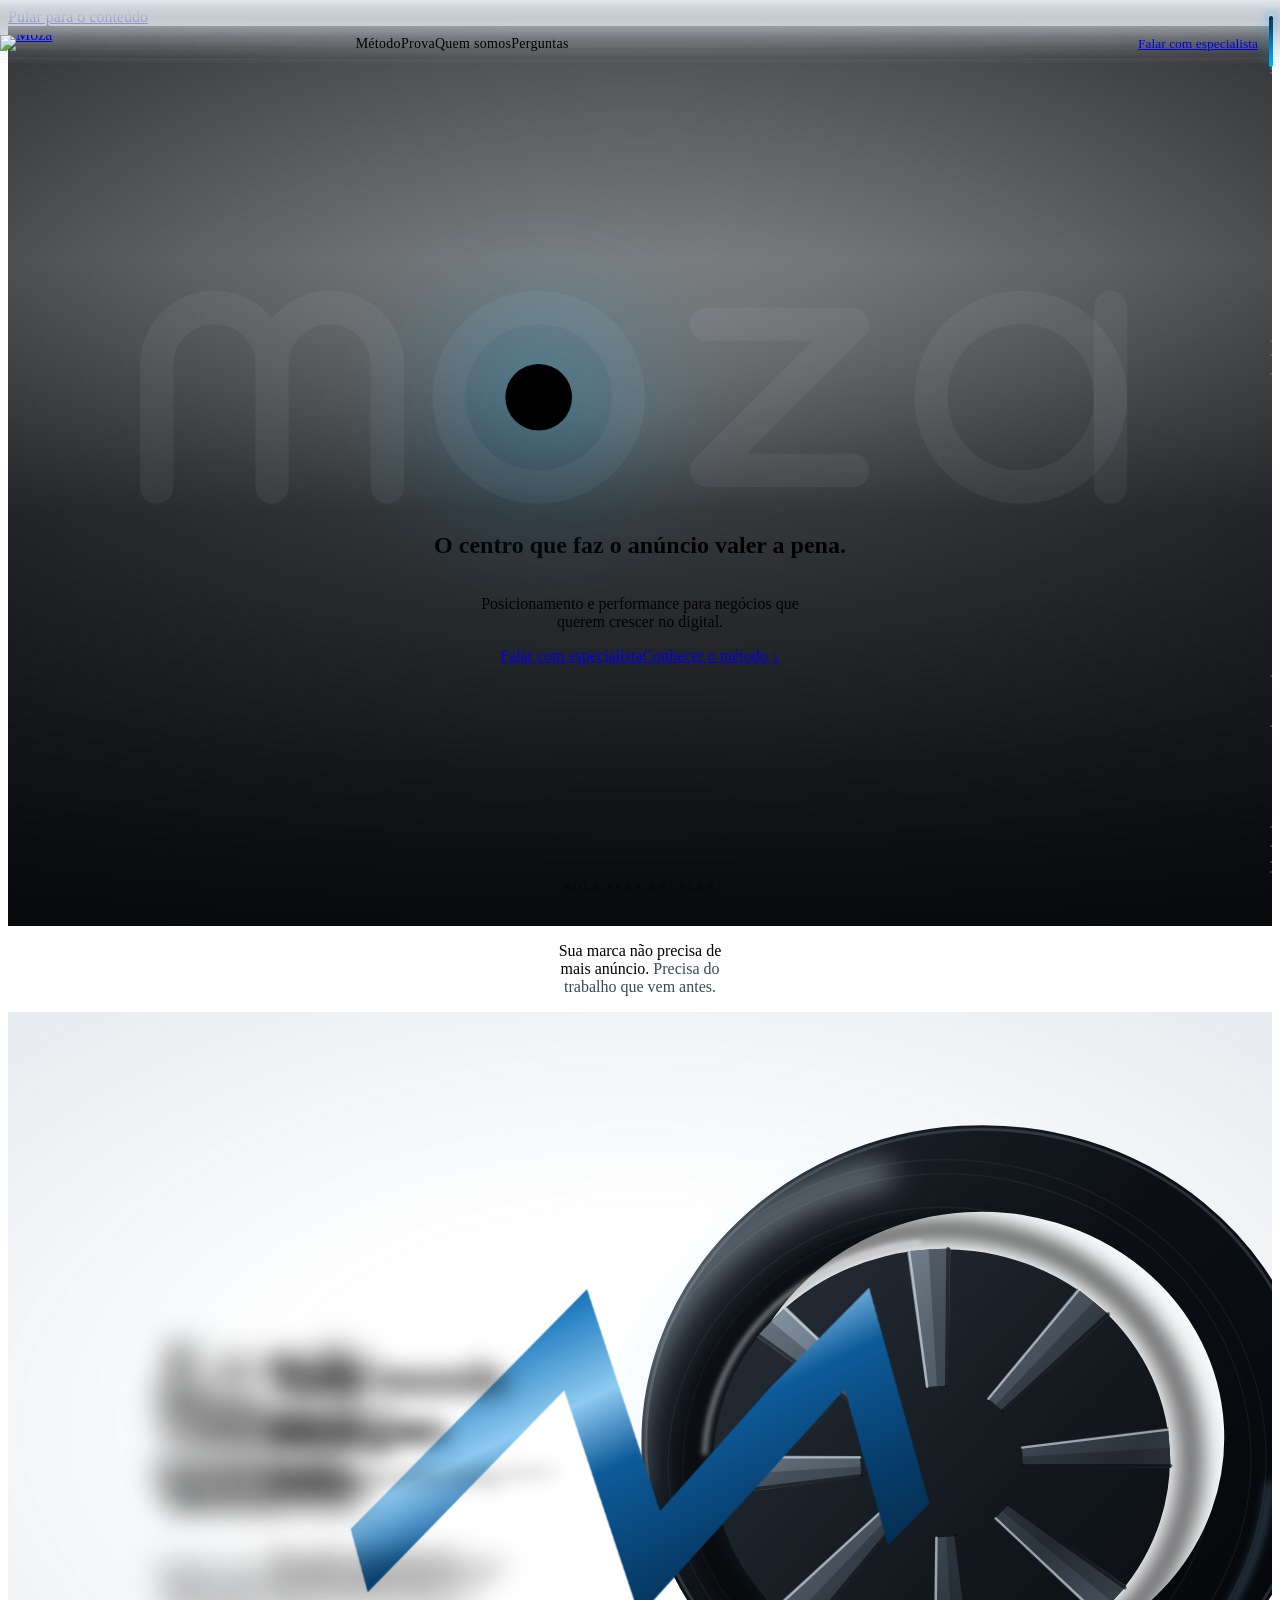
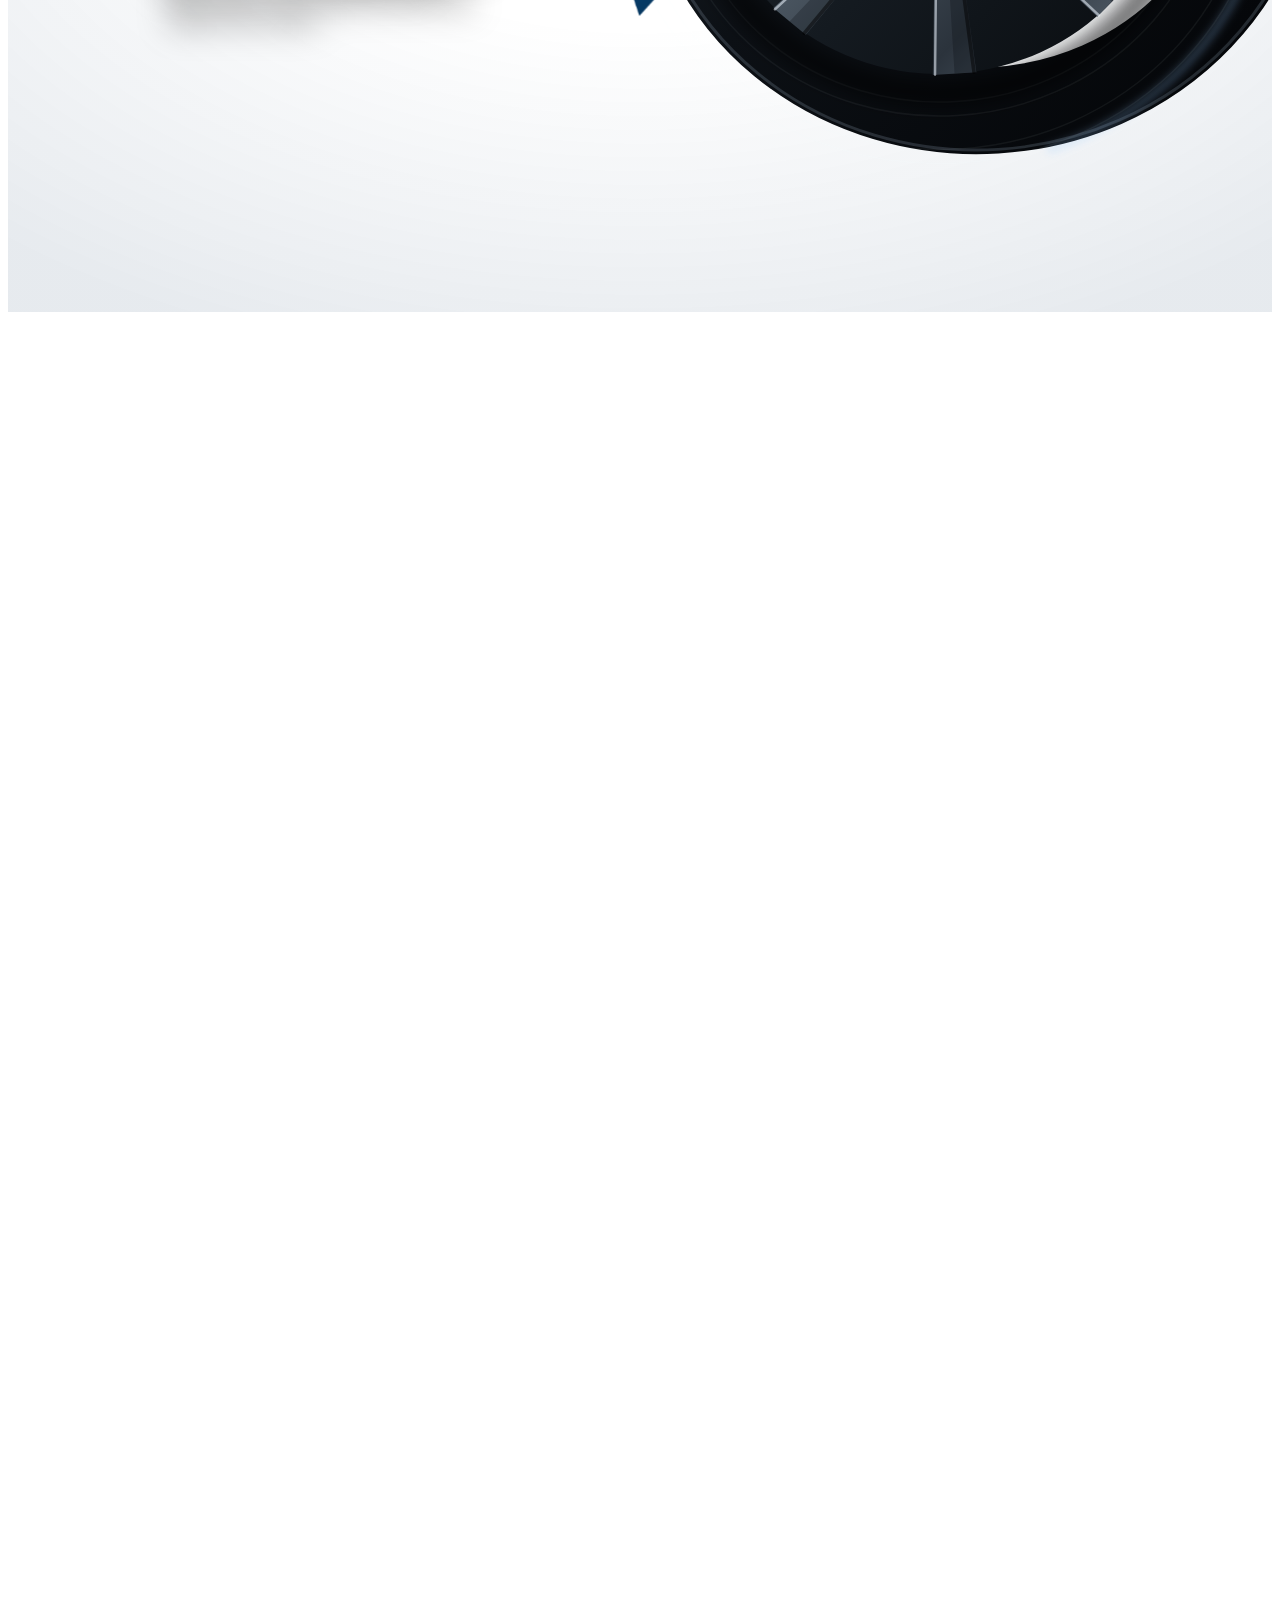
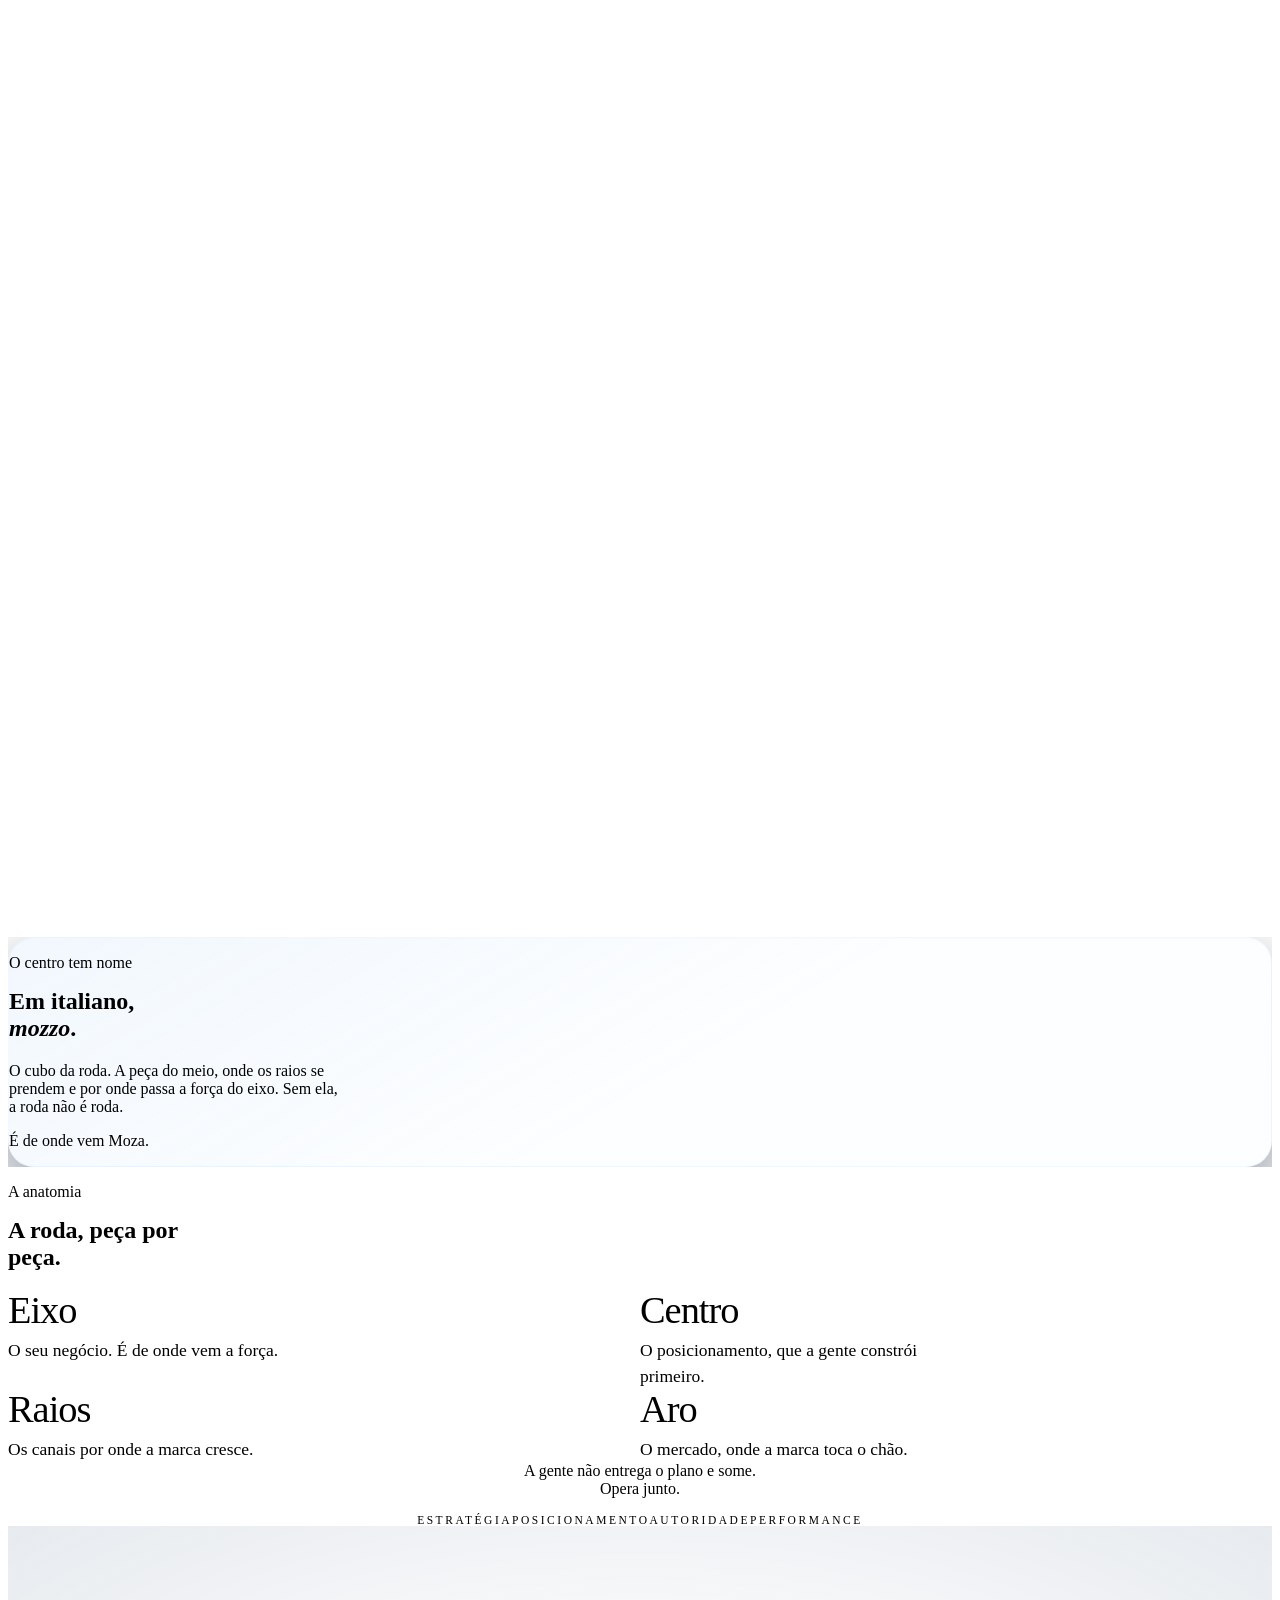
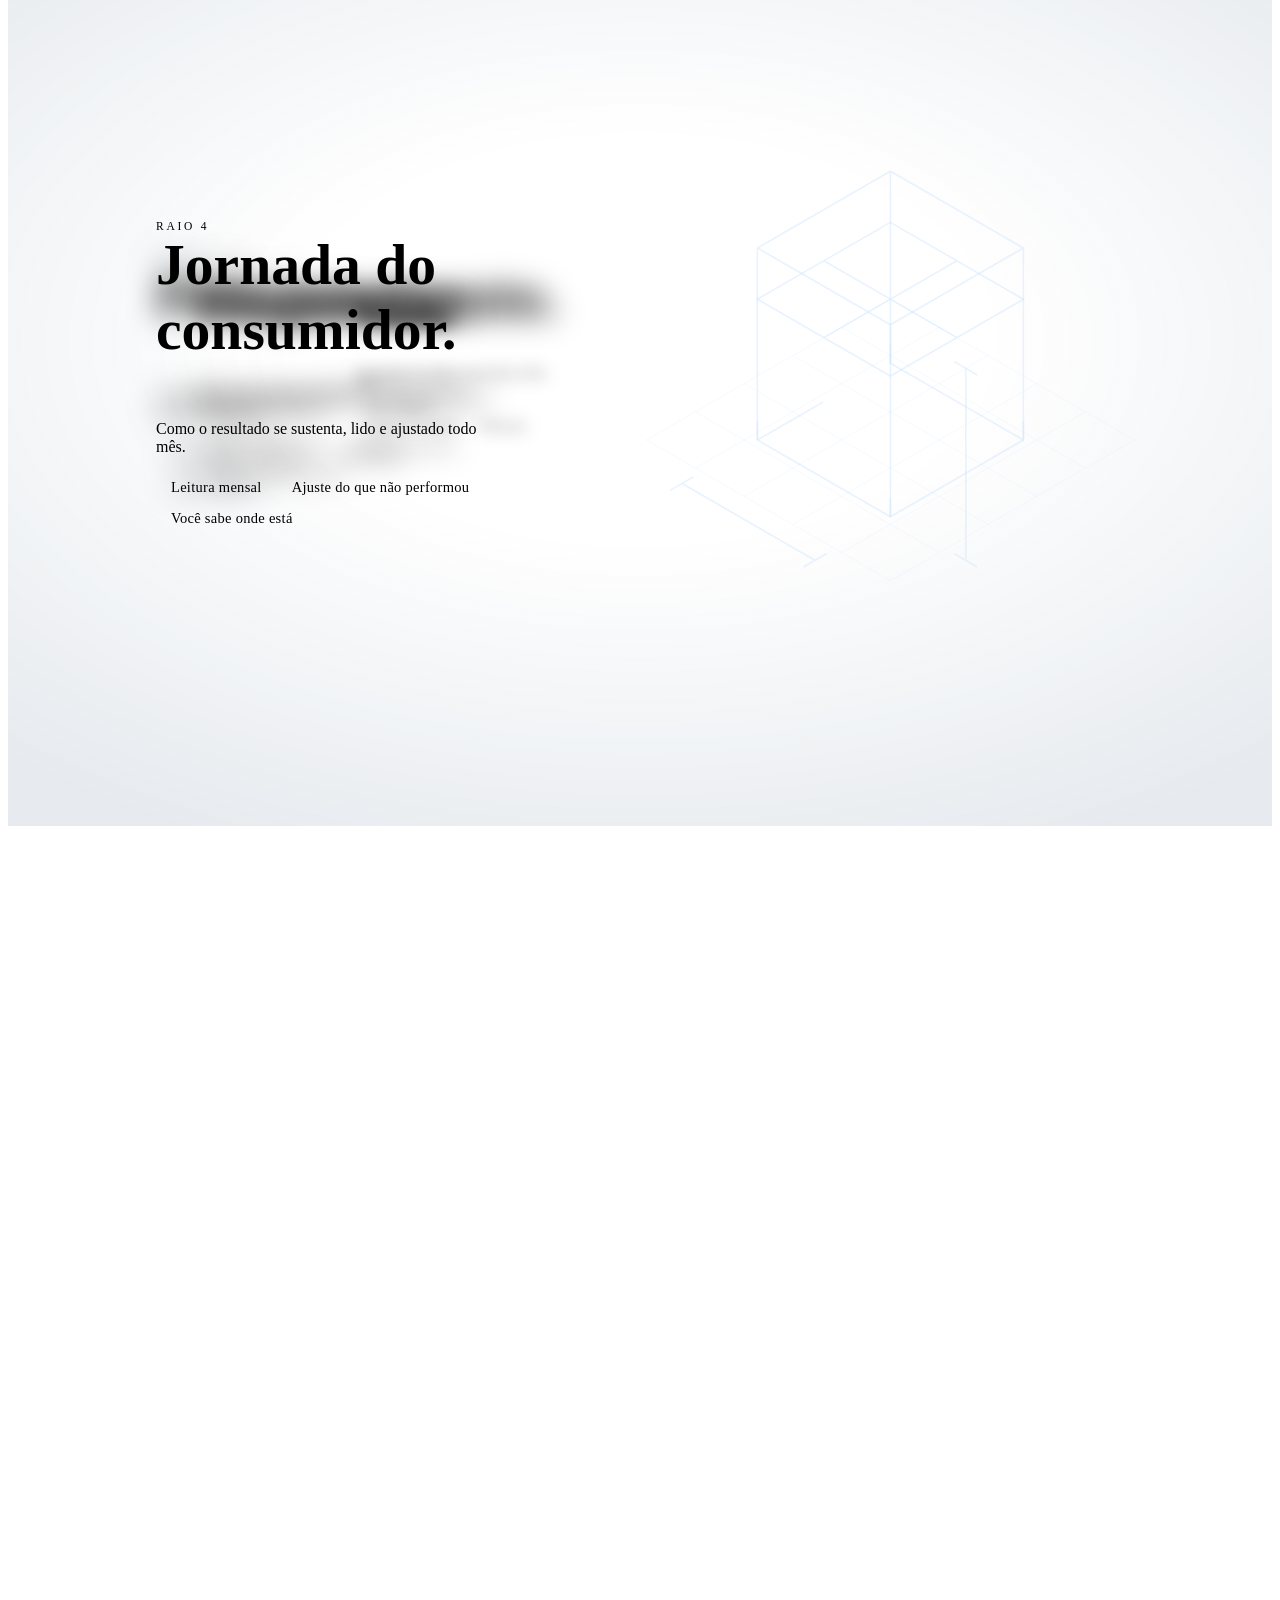
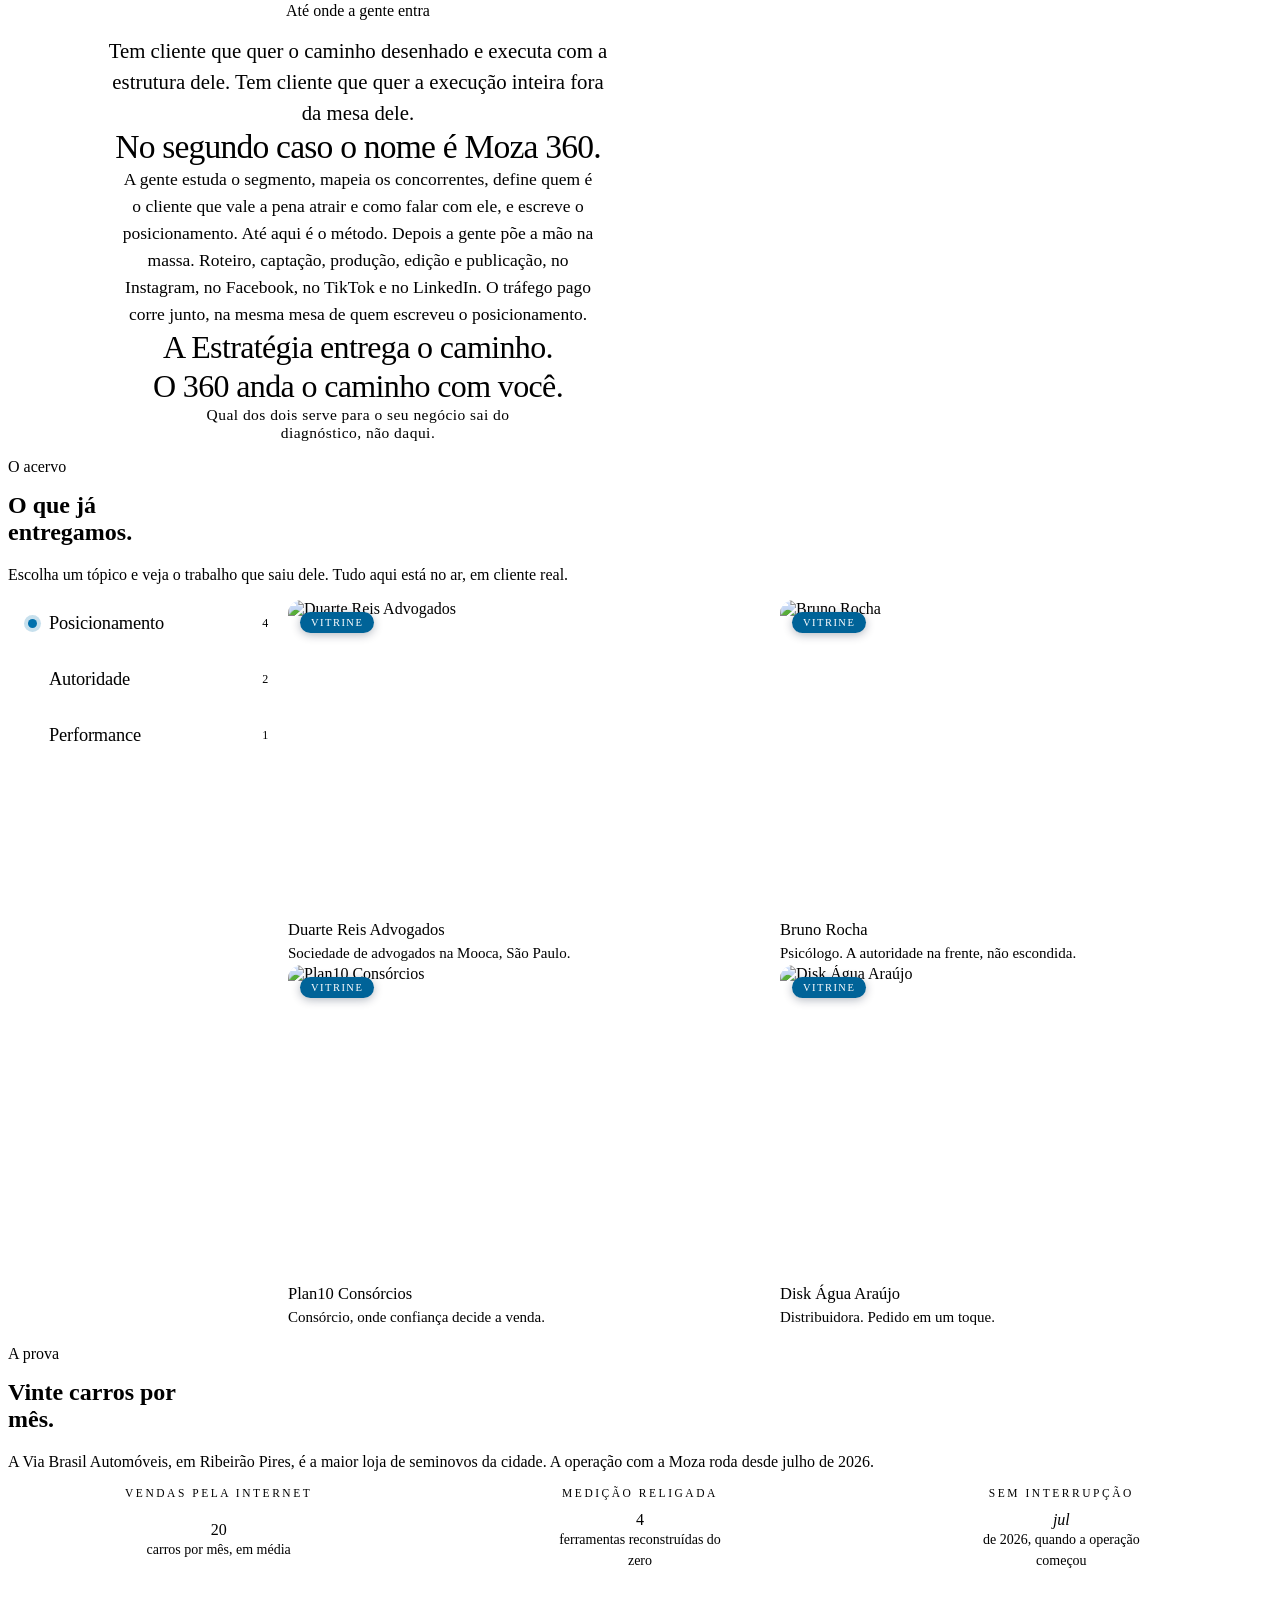
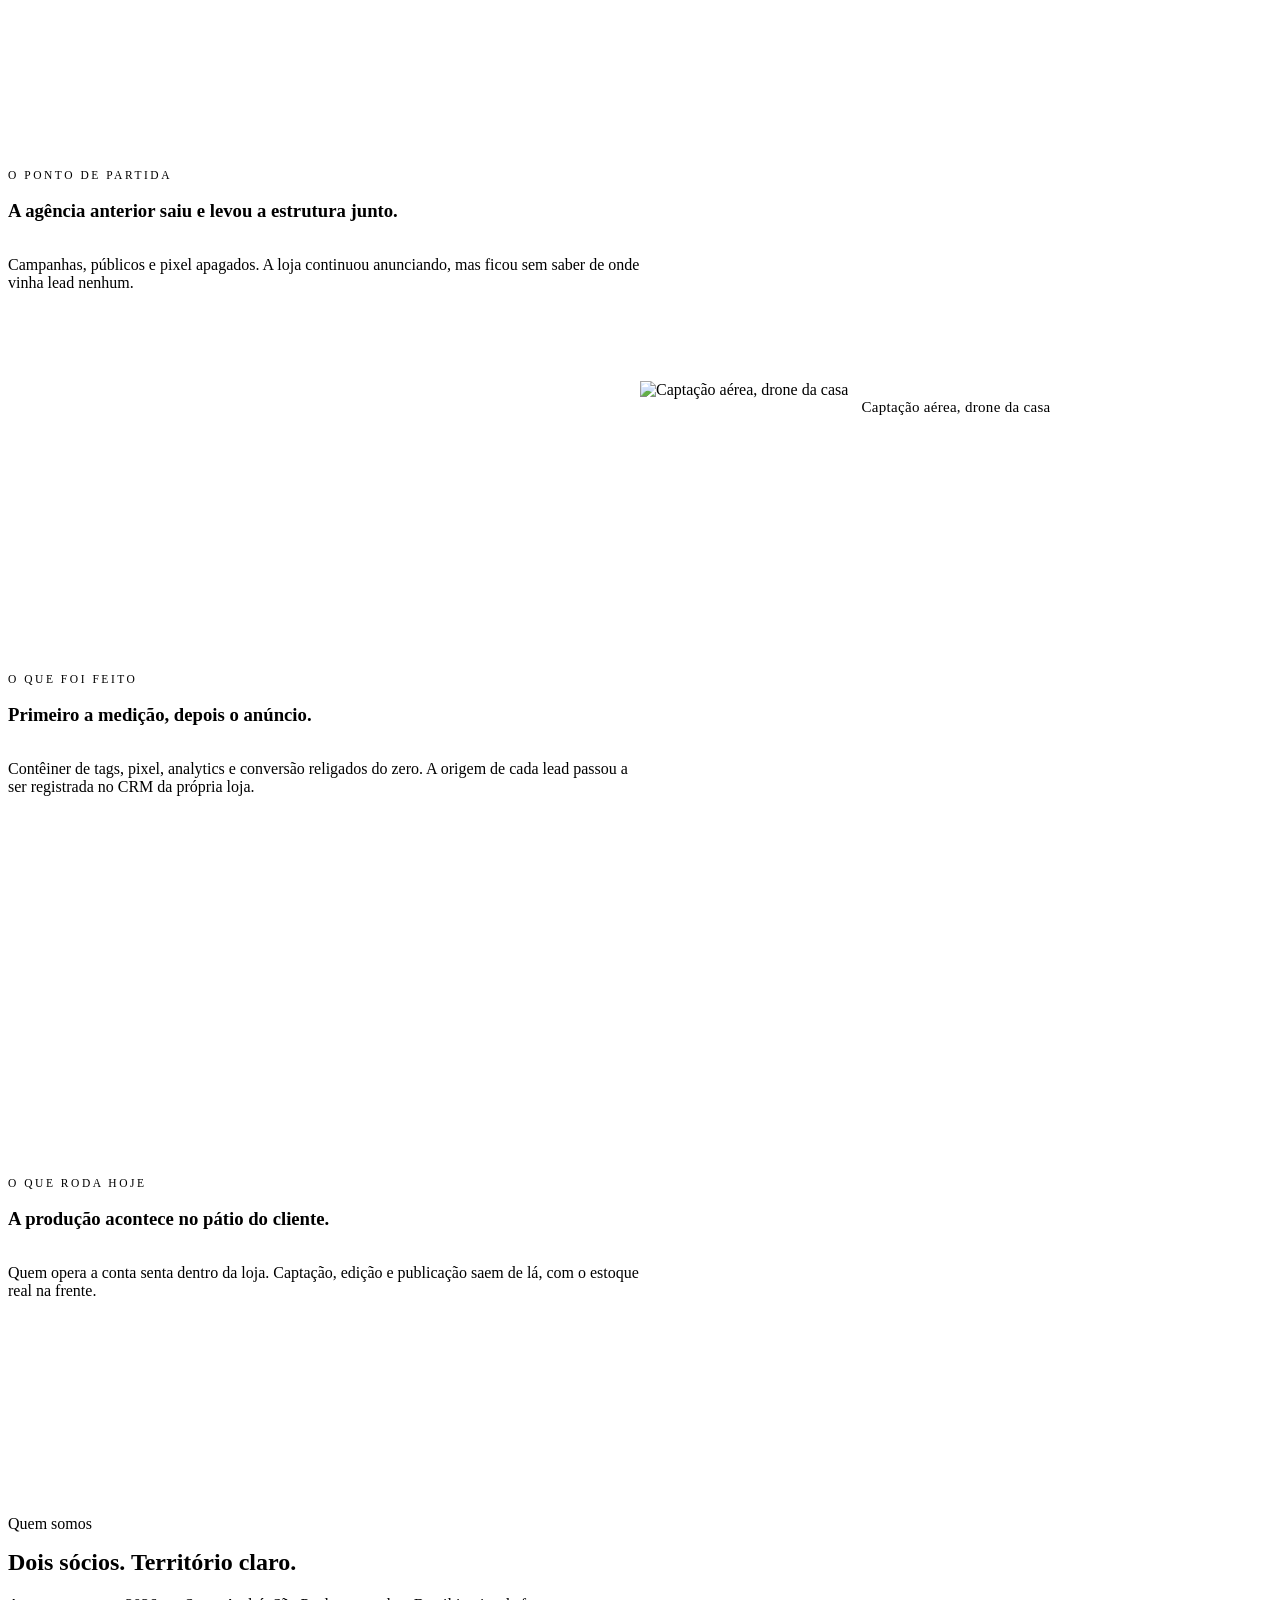
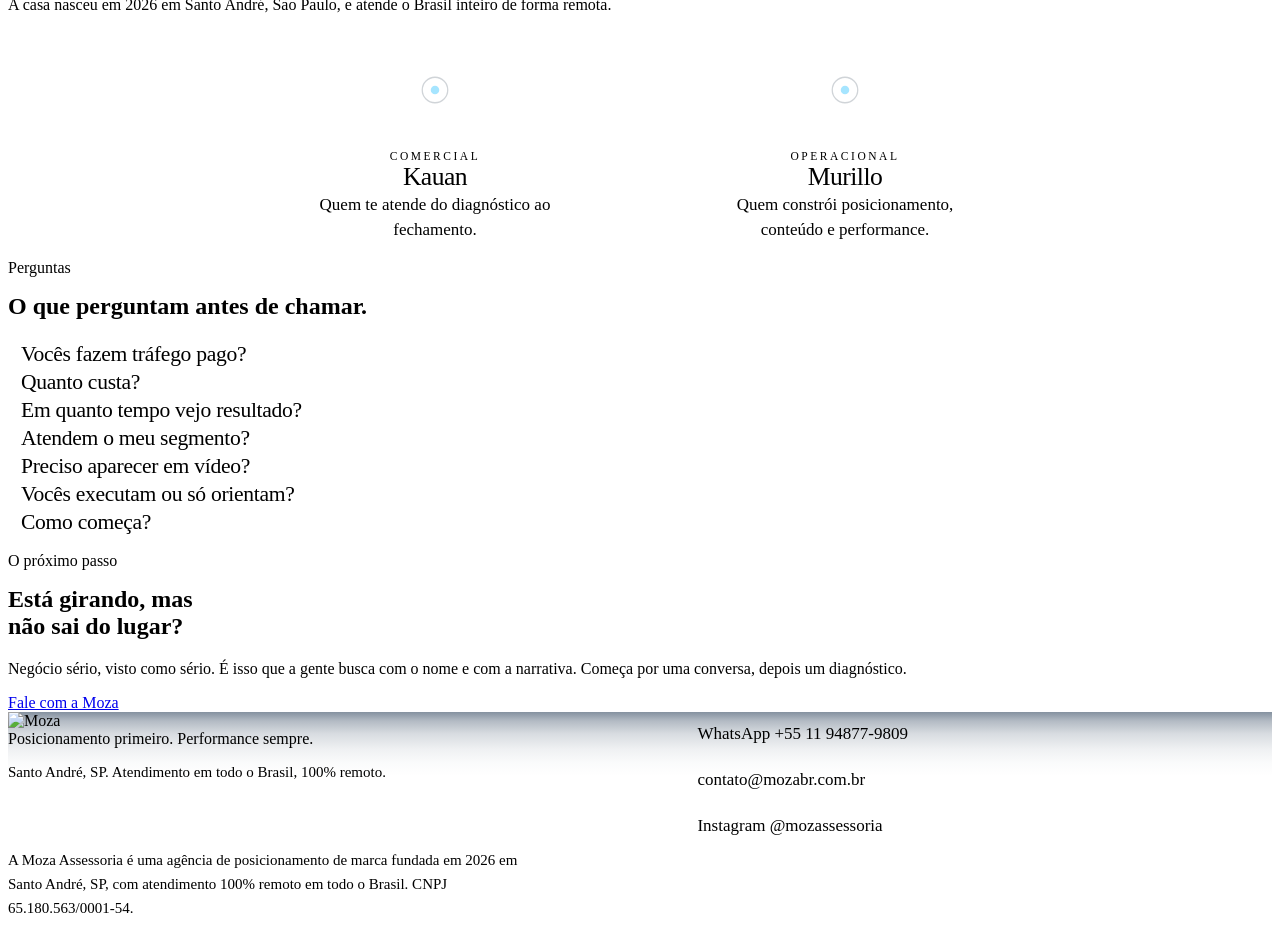
==== public/index.html @ 0728be17 "A obra no método, o hero mais escuro e mais uma passada na roda Quatro pedidos do Kauan.  HERO MAIS " ====
<!doctype html>
<html lang="pt-BR">
<head>
<meta charset="utf-8">
<meta name="viewport" content="width=device-width, initial-scale=1">
<title>Moza | Posicionamento e Performance</title>
<meta name="description" content="Posicionamento e performance para negócios que querem crescer no digital. A Moza constrói o centro da sua marca antes do anúncio e opera a performance todo mês, com acompanhamento real.">
<link rel="canonical" href="https://mozabr.com.br/">
<meta name="theme-color" content="#05070A">
<meta property="og:type" content="website">
<meta property="og:site_name" content="Moza">
<meta property="og:locale" content="pt_BR">
<meta property="og:url" content="https://mozabr.com.br/">
<meta property="og:title" content="Moza | Posicionamento e Performance">
<meta property="og:description" content="Posicionamento e performance para negócios que querem crescer no digital.">
<meta property="og:image" content="https://mozabr.com.br/assets/img/og-moza.png">
<meta property="og:image:width" content="1200">
<meta property="og:image:height" content="630">
<meta name="twitter:card" content="summary_large_image">
<meta name="twitter:title" content="Moza | Posicionamento e Performance">
<meta name="twitter:description" content="Posicionamento e performance para negócios que querem crescer no digital.">
<meta name="twitter:image" content="https://mozabr.com.br/assets/img/og-moza.png">
<link rel="icon" href="/favicon.ico" sizes="48x48">
<link rel="icon" href="assets/img/logo/favicon.svg" type="image/svg+xml">
<link rel="apple-touch-icon" href="assets/img/logo/favicon-180.png">
<link rel="preload" href="assets/fonts/jost-var.woff2" as="font" type="font/woff2" crossorigin>
<link rel="preload" href="assets/fonts/manrope-var.woff2" as="font" type="font/woff2" crossorigin>
<link rel="stylesheet" href="assets/css/moza.css">
<link rel="stylesheet" href="assets/css/site.css">
<script type="application/ld+json">
{"@context":"https://schema.org","@type":"ProfessionalService","name":"Moza Assessoria","alternateName":"Moza","url":"https://mozabr.com.br/","logo":"https://mozabr.com.br/assets/img/logo/moza-wordmark.svg","description":"Agência de posicionamento de marca. Constrói posicionamento, conteúdo e performance para negócios que querem crescer no digital.","email":"contato@mozabr.com.br","telephone":"+5511948779809","foundingDate":"2026","address":{"@type":"PostalAddress","addressLocality":"Santo André","addressRegion":"SP","addressCountry":"BR"},"areaServed":{"@type":"Country","name":"Brasil"},"sameAs":["https://www.instagram.com/mozassessoria/"]}
</script>
</head>
<body>

<a class="pular" href="#conteudo">Pular para o conteúdo</a>

<header class="topo" id="topo">
  <div class="env topo__linha">
    <a class="topo__marca" href="#topo" aria-label="Moza, início da página">
      <img class="naEscura" src="assets/img/logo/moza-wordmark.svg" alt="Moza" width="82" height="19">
      <img class="naClara" src="assets/img/logo/moza-wordmark-tinta.svg" alt="Moza" width="82" height="19">
    </a>
    <nav class="topo__nav" aria-label="Seções do site">
      <a href="#metodo">Método</a>
      <a href="#prova">Prova</a>
      <a href="#quem-somos">Quem somos</a>
      <a href="#perguntas">Perguntas</a>
    </nav>
    <a class="btn btn--primario topo__cta" href="https://wa.me/5511948779809?text=Quero%20entender%20o%20m%C3%A9todo%20da%20Moza" target="_blank" rel="noopener">Falar com especialista</a>
    <a class="topo__zap" href="https://wa.me/5511948779809?text=Quero%20entender%20o%20m%C3%A9todo%20da%20Moza" target="_blank" rel="noopener" aria-label="Falar com especialista no WhatsApp">
      <svg viewBox="0 0 24 24" fill="none" stroke="currentColor" stroke-width="1.6" aria-hidden="true"><path d="M20.5 11.6a8.4 8.4 0 0 1-12.3 7.4L3.5 20.5l1.5-4.6A8.4 8.4 0 1 1 20.5 11.6Z" stroke-linejoin="round"/><path d="M8.9 8.2c.5-.1.8 0 1 .4l.6 1.3c.1.3 0 .5-.2.7l-.4.5c-.1.2-.2.4 0 .7a6 6 0 0 0 2.4 2.3c.3.2.5.1.6 0l.5-.5c.2-.2.4-.3.7-.2l1.3.6c.4.2.5.5.4 1a2 2 0 0 1-2 1.4c-1.3 0-3.2-1-4.6-2.5-1.4-1.4-2.4-3.2-2.4-4.5a2 2 0 0 1 1.4-2Z" fill="currentColor" stroke="none"/></svg>
    </a>
  </div>
</header>

<main id="conteudo">

  <!-- HERO · a luz -->
  <section class="hero tom-preto" data-hero data-chao="#05070A" data-tom="escuro">
    <!-- Textura do hero: foto de Jan Zilla no Pexels (licença Pexels, uso
         comercial liberado). Panorâmica com arrasto: o fundo vira risco e o
         carro é o único ponto parado. Nenhuma marca sobrevive ao tratamento,
         que tira quase toda a cor. O original está em Fontes/. -->
    <picture class="hero__textura" aria-hidden="true">
      <source type="image/webp"
        srcset="assets/img/hero/pista-1024.webp 1024w, assets/img/hero/pista-1600.webp 1600w, assets/img/hero/pista-2400.webp 2400w"
        sizes="100vw">
      <img src="assets/img/hero/pista-1600.jpg"
        srcset="assets/img/hero/pista-1024.jpg 1024w, assets/img/hero/pista-1600.jpg 1600w, assets/img/hero/pista-2400.jpg 2400w"
        sizes="100vw" alt="" width="2400" height="1350" fetchpriority="high" decoding="async">
    </picture>
    <div class="marca" data-marca>
      <div class="marca__camada marca__camada--base" aria-hidden="true">
        <svg viewBox="0 0 780 176"><g transform="translate(13,-44)"><g class="marca__traco"><path d="M0,200 V105 a45,45 0 0 1 90,0 V200 M90,105 a45,45 0 0 1 90,0 V200"/><circle cx="298" cy="130" r="70"/><path d="M429,73 H543 L429,187 H543"/><circle cx="674" cy="130" r="70"/><path d="M744,60 V200"/></g></g></svg>
      </div>
      <div class="marca__brasa" aria-hidden="true"></div>
      <div class="marca__camada marca__camada--luz">
        <svg viewBox="0 0 780 176" role="img" aria-label="Moza"><title>Moza</title><g transform="translate(13,-44)"><g class="marca__traco"><path d="M0,200 V105 a45,45 0 0 1 90,0 V200 M90,105 a45,45 0 0 1 90,0 V200"/><circle cx="298" cy="130" r="70"/><path d="M429,73 H543 L429,187 H543"/><circle cx="674" cy="130" r="70"/><path d="M744,60 V200"/></g></g></svg>
      </div>
      <div class="marca__camada" aria-hidden="true">
        <svg viewBox="0 0 780 176"><circle class="marca__ponto" cx="311" cy="86" r="26"/></svg>
      </div>
    </div>

    <div class="hero__copy">
      <h1 class="sub">O centro que faz o anúncio valer a pena.</h1>
      <p class="corpo">Posicionamento e performance para negócios que querem crescer no digital.</p>
      <div class="hero__botoes">
        <a class="btn btn--primario" href="https://wa.me/5511948779809?text=Quero%20entender%20o%20m%C3%A9todo%20da%20Moza" target="_blank" rel="noopener">Falar com especialista</a>
        <a class="btn btn--fantasma" href="#metodo">Conhecer o método <span class="seta" aria-hidden="true">&darr;</span></a>
      </div>
    </div>
    <p class="hero__deixa">Role para revelar</p>
  </section>

  <!-- TESE -->
  <section class="secao tom-claro" data-chao="#FFFFFF" data-tom="claro">
    <div class="env">
      <p class="tela tese entra"><b>Sua marca não precisa de mais anúncio.</b>
      <span>Precisa do trabalho que vem antes.</span></p>
    </div>
  </section>

  <!-- O ESPELHO · narrativa do carrossel 02/05 -->
  <section class="secao secao--portal tom-cinza" data-chao="#F2F5F9" data-tom="claro">
    <!-- O PORTAL DO ESPELHO
         Abre no M, que vem de longe e passa por cima da câmera. Depois as três
         batidas do argumento atravessam a tela uma a uma, e atrás delas a roda
         se desenha: os raios aparecem, tremem, e o centro nunca vem. O vazio no
         meio é o argumento. O método, mais abaixo, é quem preenche ele. -->
    <div class="portal" data-portal data-portal-m="1" data-portal-passo="105">
      <div class="portal__palco">
        <div class="portal__bruma" aria-hidden="true"></div>
        <svg class="roda roda--oca" viewBox="0 0 460 460" aria-hidden="true">
          <g class="roda__vista">
            <ellipse class="roda__chao" cx="230" cy="430" rx="170" ry="20"/>
            <g class="roda__profundidade">
              <circle class="roda__banda" cx="256" cy="216" r="194"/>
              <circle class="roda__bandaLuz" cx="256" cy="216" r="222"/>
            </g>
          <g class="roda__corpo">
            <circle class="roda__pneu" cx="230" cy="230" r="194"/>
            <circle class="roda__grao" cx="230" cy="230" r="194"/>
            <circle class="roda__flanco" cx="230" cy="230" r="172"/>
            <circle class="roda__flanco" cx="230" cy="230" r="182"/>
            <circle class="roda__flanco" cx="230" cy="230" r="206"/>
            <circle class="roda__flanco" cx="230" cy="230" r="216"/>
            <path class="roda__brilhoPneu" d="M20.1,237.3 A210.0,210.0 0 0 1 200.8,22.0"/>
            <path class="roda__recorte" d="M446.9,260.5 A219.0,219.0 0 0 1 290.4,440.5"/>
            <circle class="roda__oclusao" cx="230" cy="230" r="166"/>
            <path class="roda__faixa" d="M43.5,176.5 A194.0,194.0 0 0 1 308.9,52.8"/>
            <path class="roda__faixa" d="M398.0,133.0 A194.0,194.0 0 0 1 308.9,407.2"/>
            <circle class="roda__poco" cx="230" cy="230" r="152"/>
            <circle class="roda__disco" cx="230" cy="230" r="118"/>
            <circle class="roda__furos" cx="230" cy="230" r="98"/>
            <circle class="roda__discoBorda" cx="230" cy="230" r="118"/>
            <circle class="roda__aro" cx="230" cy="230" r="158"/>
            <path class="roda__aroLuz" d="M72.9,213.5 A158.0,158.0 0 0 1 224.5,72.1"/>
            <g class="roda__par" style="--r:var(--r1,0)">
              <path class="roda__raio" d="M284.0,237.5 L382.0,244.5 L382.0,215.5 L284.0,222.5 Z"/>
              <path class="roda__raio" d="M176.0,222.5 L78.0,215.5 L78.0,244.5 L176.0,237.5 Z"/>
              <path class="roda__faceta" d="M284.0,230.0 L382.0,230.0 L382.0,244.5 L284.0,237.5 Z"/>
              <path class="roda__faceta" d="M176.0,230.0 L78.0,230.0 L78.0,244.5 L176.0,237.5 Z"/>
              <path class="roda__raioSombra" d="M284.0,236.5 L382.0,243.0"/>
              <path class="roda__raioLuz" d="M284.0,223.5 L382.0,217.0"/>
              <path class="roda__raioSombra" d="M176.0,236.5 L78.0,243.0"/>
              <path class="roda__raioLuz" d="M176.0,223.5 L78.0,217.0"/>
            </g>
            <g class="roda__par" style="--r:var(--r2,0)">
              <path class="roda__raio" d="M262.9,273.5 L327.2,347.7 L347.7,327.2 L273.5,262.9 Z"/>
              <path class="roda__raio" d="M197.1,186.5 L132.8,112.3 L112.3,132.8 L186.5,197.1 Z"/>
              <path class="roda__faceta" d="M268.2,268.2 L337.5,337.5 L347.7,327.2 L273.5,262.9 Z"/>
              <path class="roda__faceta" d="M191.8,191.8 L122.5,122.5 L112.3,132.8 L186.5,197.1 Z"/>
              <path class="roda__raioSombra" d="M272.8,263.6 L346.7,328.3"/>
              <path class="roda__raioLuz" d="M263.6,272.8 L328.3,346.7"/>
              <path class="roda__raioSombra" d="M187.2,196.4 L113.3,131.7"/>
              <path class="roda__raioLuz" d="M196.4,187.2 L131.7,113.3"/>
            </g>
            <g class="roda__par" style="--r:var(--r3,0)">
              <path class="roda__raio" d="M222.5,284.0 L215.5,382.0 L244.5,382.0 L237.5,284.0 Z"/>
              <path class="roda__raio" d="M237.5,176.0 L244.5,78.0 L215.5,78.0 L222.5,176.0 Z"/>
              <path class="roda__faceta" d="M230.0,284.0 L230.0,382.0 L244.5,382.0 L237.5,284.0 Z"/>
              <path class="roda__faceta" d="M230.0,176.0 L230.0,78.0 L244.5,78.0 L237.5,176.0 Z"/>
              <path class="roda__raioSombra" d="M236.5,284.0 L243.0,382.0"/>
              <path class="roda__raioLuz" d="M223.5,284.0 L217.0,382.0"/>
              <path class="roda__raioSombra" d="M236.5,176.0 L243.0,78.0"/>
              <path class="roda__raioLuz" d="M223.5,176.0 L217.0,78.0"/>
            </g>
            <g class="roda__par" style="--r:var(--r4,0)">
              <path class="roda__raio" d="M186.5,262.9 L112.3,327.2 L132.8,347.7 L197.1,273.5 Z"/>
              <path class="roda__raio" d="M273.5,197.1 L347.7,132.8 L327.2,112.3 L262.9,186.5 Z"/>
              <path class="roda__faceta" d="M191.8,268.2 L122.5,337.5 L132.8,347.7 L197.1,273.5 Z"/>
              <path class="roda__faceta" d="M268.2,191.8 L337.5,122.5 L347.7,132.8 L273.5,197.1 Z"/>
              <path class="roda__raioSombra" d="M196.4,272.8 L131.7,346.7"/>
              <path class="roda__raioLuz" d="M187.2,263.6 L113.3,328.3"/>
              <path class="roda__raioSombra" d="M272.8,196.4 L346.7,131.7"/>
              <path class="roda__raioLuz" d="M263.6,187.2 L328.3,113.3"/>
            </g>
            <circle class="roda__oco" cx="230" cy="230" r="52"/>
          </g>
          </g>
        </svg>
        <svg class="marcaM portal__m" viewBox="0 0 1081 613" aria-hidden="true">
          <!-- Os gradientes moram aqui porque o portal existe em toda tela. No
               objeto travado eles sumiam no celular, que o esconde com
               display:none, e o M ficava sem tinta. -->
          <defs>
            <linearGradient id="aco" x1="0" y1="0" x2=".85" y2="1">
              <stop offset="0" stop-color="#093F70"/>
              <stop offset=".20" stop-color="#2E9BE0"/>
              <stop offset=".40" stop-color="#DCEEFF"/>
              <stop offset=".54" stop-color="#1B7CC4"/>
              <stop offset=".76" stop-color="#0A5591"/>
              <stop offset="1" stop-color="#08365F"/>
            </linearGradient>
            <linearGradient id="acoClaro" x1="0" y1="0" x2=".85" y2="1">
              <stop offset="0" stop-color="#062A4E"/>
              <stop offset=".20" stop-color="#1272B8"/>
              <stop offset=".40" stop-color="#8FCBF2"/>
              <stop offset=".54" stop-color="#0E5C9B"/>
              <stop offset=".76" stop-color="#073E6D"/>
              <stop offset="1" stop-color="#052842"/>
            </linearGradient>
            <linearGradient id="luzPneu" gradientUnits="userSpaceOnUse" x1="67" y1="67" x2="393" y2="393">
                <stop offset="0" stop-color="#3A434C"/>
                <stop offset="0.34" stop-color="#1D242B"/>
                <stop offset="0.7" stop-color="#0B0E12"/>
                <stop offset="1" stop-color="#1A2027"/>
            </linearGradient>
            <linearGradient id="luzAro" gradientUnits="userSpaceOnUse" x1="67" y1="67" x2="393" y2="393">
                <stop offset="0" stop-color="#D6E1EC"/>
                <stop offset="0.3" stop-color="#7E8C99"/>
                <stop offset="0.66" stop-color="#2A323A"/>
                <stop offset="1" stop-color="#93A0AD"/>
            </linearGradient>
            <linearGradient id="luzRaio" gradientUnits="userSpaceOnUse" x1="67" y1="67" x2="393" y2="393">
              <stop offset="0" stop-color="#A9B8C6"/>
              <stop offset="0.34" stop-color="#5A6773"/>
              <stop offset="0.70" stop-color="#2B333C"/>
              <stop offset="1" stop-color="#6B7885"/>
            </linearGradient>
            <linearGradient id="luzPoco" gradientUnits="userSpaceOnUse" x1="67" y1="67" x2="393" y2="393">
                <stop offset="0" stop-color="#283038"/>
                <stop offset="0.55" stop-color="#141A20"/>
                <stop offset="1" stop-color="#080B0E"/>
            </linearGradient>
            <linearGradient id="luzDisco" gradientUnits="userSpaceOnUse" x1="67" y1="67" x2="393" y2="393">
                <stop offset="0" stop-color="#556069"/>
                <stop offset="0.5" stop-color="#272E36"/>
                <stop offset="1" stop-color="#0F1317"/>
            </linearGradient>
            <linearGradient id="luzCubo" gradientUnits="userSpaceOnUse" x1="67" y1="67" x2="393" y2="393">
                <stop offset="0" stop-color="#323B44"/>
                <stop offset="0.6" stop-color="#151B21"/>
                <stop offset="1" stop-color="#0A0D11"/>
            </linearGradient>
            <radialGradient id="porcaG" cx=".32" cy=".26" r=".85">
              <stop offset="0" stop-color="#EAF2FA"/>
              <stop offset=".45" stop-color="#9AA7B4"/>
              <stop offset="1" stop-color="#333B44"/>
            </radialGradient>
            <linearGradient id="luzBanda" gradientUnits="userSpaceOnUse" x1="67" y1="67" x2="393" y2="393">
              <stop offset="0" stop-color="#1B222A"/>
              <stop offset=".45" stop-color="#0C1015"/>
              <stop offset="1" stop-color="#05070A"/>
            </linearGradient>
            <pattern id="grao" patternUnits="userSpaceOnUse" width="18" height="18">
              <image href="assets/img/textura/borracha.png" width="18" height="18"/>
            </pattern>
          </defs>
          <path fill="url(#aco)" d="M 0,450.56 L 31.88,568.97 L 398.88,191.66 L 539.22,613 L 922.62,190.09 L 1003.79,481.69 L 1081,402.96 L 968.23,0 L 783.86,186.18 L 577.65,417.39 L 441.47,2.66 Z"/>
        </svg>
        <div class="portal__luz" aria-hidden="true"></div>

        <div class="portal__cena">
          <p class="etiqueta">O espelho</p>
          <h2 class="tela" style="margin-top:var(--s3);max-width:13ch">Toda roda tem raios.</h2>
          <p class="corpo corpo--g" style="margin-top:var(--s3);max-width:42ch;margin-inline:auto">Você
          sobe campanha, o clique vem, o cliente não. O problema quase nunca está no criativo.</p>
        </div>

        <div class="portal__cena" data-roda="raios">
          <h3 class="tela tela--m">Todo mundo mexe nos raios.</h3>
          <p class="corpo corpo--g" style="margin-top:var(--s3);max-width:44ch;margin-inline:auto">Troca
          o criativo, troca a oferta, troca o direcionamento. É onde a mão alcança, e é o que todo
          mundo faz quando o resultado não vem.</p>
        </div>

        <div class="portal__cena" data-roda="bamba">
          <h3 class="tela tela--m">E a roda continua instável.</h3>
          <p class="corpo corpo--g" style="margin-top:var(--s3);max-width:44ch;margin-inline:auto">Porque
          cada raio puxa para um lado, e nenhum deles sustenta os outros. Mexer em raio solto não
          estabiliza roda nenhuma.</p>
        </div>

        <div class="portal__cena" data-roda="oco">
          <h3 class="tela tela--m">Mas, e o centro?</h3>
          <p class="corpo corpo--g" style="margin-top:var(--s3);max-width:44ch;margin-inline:auto">Ninguém
          construiu a peça que segura tudo. Sem ela a roda gira, gasta verba, e não sai do lugar.</p>
        </div>
      </div>
    </div>
  </section>

  <!-- O NOME · carrossel 03/05 -->
  <section class="secao tom-azul campo" id="nome" data-chao="#0A2340" data-tom="escuro"
           data-campo data-campo-a="#0A2340" data-campo-b="#123F6B" data-campo-c="#1E6FA8" data-campo-forca="0.9">
    <div class="env env--estreito">
      <div class="vidro centro entra">
        <p class="etiqueta etiqueta--ciano">O centro tem nome</p>
        <h2 class="titulo" style="margin-top:var(--s3);max-width:15ch">Em italiano, <em style="font-style:italic">mozzo</em>.</h2>
        <p class="corpo corpo--g" style="margin-top:var(--s3);max-width:42ch">O cubo da roda. A peça
        do meio, onde os raios se prendem e por onde passa a força do eixo. Sem ela, a roda não é roda.</p>
        <p class="sub" style="margin-top:var(--s4);color:var(--ciano)">É de onde vem Moza.</p>
      </div>
    </div>
  </section>

  <!-- AS PEÇAS DA RODA · carrossel 04/05 -->
  <section class="secao tom-claro" id="pecas" data-chao="#FFFFFF" data-tom="claro">
    <div class="env">
      <div class="centro entra">
        <p class="etiqueta">A anatomia</p>
        <h2 class="tela" style="margin-top:var(--s3);max-width:15ch">A roda, peça por peça.</h2>
      </div>
      <div class="pecas">
        <article class="peca entra"><h3>Eixo</h3><p>O seu negócio. É de onde vem a força.</p></article>
        <article class="peca entra"><h3>Centro</h3><p>O posicionamento, que a gente constrói primeiro.</p></article>
        <article class="peca entra"><h3>Raios</h3><p>Os canais por onde a marca cresce.</p></article>
        <article class="peca entra"><h3>Aro</h3><p>O mercado, onde a marca toca o chão.</p></article>
      </div>
      <p class="sub entra" style="margin-top:clamp(var(--s5),7vw,var(--s6));text-align:center;max-width:30ch;margin-inline:auto">
      A gente não entrega o plano e some. Opera junto.</p>
      <div class="trilha" aria-hidden="true">
        <span>Estratégia</span><span data-aceso>Posicionamento</span><span>Autoridade</span><span>Performance</span>
      </div>
    </div>
  </section>

  <!-- O MÉTODO -->
  <section class="secao secao--portal tom-azul" id="metodo" data-chao="#0A2340" data-tom="escuro">
    <!-- O PORTAL DO MÉTODO
         Mesma mecânica de rolagem do espelho, desenho oposto. Lá é objeto
         renderizado, com volume e luz; aqui é prancha técnica, traço puro. Duas
         seções com o mesmo movimento não podem ter a mesma imagem.

         Cada etapa levanta uma camada da obra, na ordem em que se constrói:
         terreno, fundação, pilares, laje, guarda-corpo e cotas. O desenho sai
         de ferramentas/obra.py. -->
    <div class="portal" data-portal data-portal-passo="90">
      <div class="portal__palco">
        <div class="portal__bruma" aria-hidden="true"></div>
        <svg class="obra" viewBox="30 70 460 400" aria-hidden="true">
          <g class="obra__corpo">
            <g class="obra__camada obra__camada--terreno">
              <path class="obra__traco" style="--e:var(--e1,0)" pathLength="1" d="M260.0,210.0 L450.5,320.0 M260.0,210.0 L69.5,320.0 M221.9,232.0 L412.4,342.0 M298.1,232.0 L107.6,342.0 M183.8,254.0 L374.3,364.0 M336.2,254.0 L145.7,364.0 M145.7,276.0 L336.2,386.0 M374.3,276.0 L183.8,386.0 M107.6,298.0 L298.1,408.0 M412.4,298.0 L221.9,408.0 M69.5,320.0 L260.0,430.0 M450.5,320.0 L260.0,430.0"/>
      <path class="obra__foco"  style="--e:var(--e1,0);--a:var(--a1,0)" pathLength="1" d="M260.0,210.0 L450.5,320.0 M260.0,210.0 L69.5,320.0 M221.9,232.0 L412.4,342.0 M298.1,232.0 L107.6,342.0 M183.8,254.0 L374.3,364.0 M336.2,254.0 L145.7,364.0 M145.7,276.0 L336.2,386.0 M374.3,276.0 L183.8,386.0 M107.6,298.0 L298.1,408.0 M412.4,298.0 L221.9,408.0 M69.5,320.0 L260.0,430.0 M450.5,320.0 L260.0,430.0"/>
            </g>
            <g class="obra__camada">
              <path class="obra__traco" style="--e:var(--e2,0)" pathLength="1" d="M260.0,260.0 L363.9,320.0 L260.0,380.0 L156.1,320.0 Z M260.0,260.0 L260.0,246.0 M156.1,320.0 L156.1,306.0 M363.9,320.0 L363.9,306.0 M260.0,380.0 L260.0,366.0"/>
      <path class="obra__foco"  style="--e:var(--e2,0);--a:var(--a2,0)" pathLength="1" d="M260.0,260.0 L363.9,320.0 L260.0,380.0 L156.1,320.0 Z M260.0,260.0 L260.0,246.0 M156.1,320.0 L156.1,306.0 M363.9,320.0 L363.9,306.0 M260.0,380.0 L260.0,366.0"/>
            </g>
            <g class="obra__camada">
              <path class="obra__traco" style="--e:var(--e3,0)" pathLength="1" d="M260.0,260.0 L260.0,150.0 M156.1,320.0 L156.1,210.0 M363.9,320.0 L363.9,210.0 M260.0,380.0 L260.0,270.0"/>
      <path class="obra__foco"  style="--e:var(--e3,0);--a:var(--a3,0)" pathLength="1" d="M260.0,260.0 L260.0,150.0 M156.1,320.0 L156.1,210.0 M363.9,320.0 L363.9,210.0 M260.0,380.0 L260.0,270.0"/>
            </g>
            <g class="obra__camada">
              <path class="obra__traco" style="--e:var(--e4,0)" pathLength="1" d="M260.0,150.0 L363.9,210.0 L260.0,270.0 L156.1,210.0 Z M208.0,180.0 L312.0,240.0 M312.0,180.0 L208.0,240.0"/>
      <path class="obra__foco"  style="--e:var(--e4,0);--a:var(--a4,0)" pathLength="1" d="M260.0,150.0 L363.9,210.0 L260.0,270.0 L156.1,210.0 Z M208.0,180.0 L312.0,240.0 M312.0,180.0 L208.0,240.0"/>
            </g>
            <g class="obra__camada">
              <path class="obra__traco" style="--e:var(--e5,0)" pathLength="1" d="M260.0,110.0 L363.9,170.0 L260.0,230.0 L156.1,170.0 Z M260.0,150.0 L260.0,110.0 M156.1,210.0 L156.1,170.0 M363.9,210.0 L363.9,170.0 M260.0,270.0 L260.0,230.0 M97.2,354.0 L201.1,414.0 M105.8,349.0 L88.5,359.0 M209.8,409.0 L192.5,419.0 M318.9,414.0 L318.9,264.0 M310.2,409.0 L327.5,419.0 M310.2,259.0 L327.5,269.0"/>
      <path class="obra__foco"  style="--e:var(--e5,0);--a:var(--a5,0)" pathLength="1" d="M260.0,110.0 L363.9,170.0 L260.0,230.0 L156.1,170.0 Z M260.0,150.0 L260.0,110.0 M156.1,210.0 L156.1,170.0 M363.9,210.0 L363.9,170.0 M260.0,270.0 L260.0,230.0 M97.2,354.0 L201.1,414.0 M105.8,349.0 L88.5,359.0 M209.8,409.0 L192.5,419.0 M318.9,414.0 L318.9,264.0 M310.2,409.0 L327.5,419.0 M310.2,259.0 L327.5,269.0"/>
            </g>
          </g>
        </svg>
        <div class="portal__luz" aria-hidden="true"></div>

        <div class="portal__cena">
          <p class="etiqueta">O método</p>
          <h2 class="tela" style="margin-top:var(--s3);max-width:14ch">Cinco etapas. Uma ordem.</h2>
          <p class="corpo corpo--g" style="margin-top:var(--s3);max-width:46ch;margin-inline:auto">O
          Diagnóstico é o centro: é onde a gente mede onde a sua marca está antes de qualquer
          investimento. As outras quatro são os raios que se prendem nele.</p>
        </div>

        <div class="portal__cena" data-roda="0">
          <p class="etapa__papel">Centro</p>
          <h3 class="tela tela--m" style="margin-top:var(--s2)">Diagnóstico.</h3>
          <p class="corpo corpo--g" style="margin-top:var(--s3);max-width:42ch;margin-inline:auto">Onde a sua marca está hoje, medido antes de qualquer investimento.</p>
          <ul class="etapa__itens" style="margin-top:var(--s4)"><li>Mapa mental ao vivo</li><li>Leitura dos canais</li><li>Ponto de partida escrito</li></ul>
        </div>

        <div class="portal__cena" data-roda="1">
          <p class="etapa__papel">Raio 1</p>
          <h3 class="tela tela--m" style="margin-top:var(--s2)">Posicionamento.</h3>
          <p class="corpo corpo--g" style="margin-top:var(--s3);max-width:42ch;margin-inline:auto">Como a sua marca aparece quando alguém pesquisa antes de comprar.</p>
          <ul class="etapa__itens" style="margin-top:var(--s4)"><li>Mensagem e promessa</li><li>Identidade</li><li>Vitrine digital</li></ul>
        </div>

        <div class="portal__cena" data-roda="2">
          <p class="etapa__papel">Raio 2</p>
          <h3 class="tela tela--m" style="margin-top:var(--s2)">Conteúdo que atrai.</h3>
          <p class="corpo corpo--g" style="margin-top:var(--s3);max-width:42ch;margin-inline:auto">Como chega gente nova todo dia, com conteúdo e alcance.</p>
          <ul class="etapa__itens" style="margin-top:var(--s4)"><li>Linha editorial</li><li>Roteiro e pauta</li><li>Ritmo de publicação</li></ul>
        </div>

        <div class="portal__cena" data-roda="3">
          <p class="etapa__papel">Raio 3</p>
          <h3 class="tela tela--m" style="margin-top:var(--s2)">Venda.</h3>
          <p class="corpo corpo--g" style="margin-top:var(--s3);max-width:42ch;margin-inline:auto">Como interesse vira cliente, com estrutura e oferta certas.</p>
          <ul class="etapa__itens" style="margin-top:var(--s4)"><li>Oferta e argumento</li><li>Caminho até o fechamento</li><li>Tráfego pago</li></ul>
        </div>

        <div class="portal__cena" data-roda="4">
          <p class="etapa__papel">Raio 4</p>
          <h3 class="tela tela--m" style="margin-top:var(--s2)">Jornada do consumidor.</h3>
          <p class="corpo corpo--g" style="margin-top:var(--s3);max-width:42ch;margin-inline:auto">Como o resultado se sustenta, lido e ajustado todo mês.</p>
          <ul class="etapa__itens" style="margin-top:var(--s4)"><li>Leitura mensal</li><li>Ajuste do que não performou</li><li>Você sabe onde está</li></ul>
        </div>
      </div>
    </div>
    <div class="env">
      <!-- Até onde a gente entra · copy de marca/rebranding/fontes/copy-360-site.md
           Entra DENTRO do método de propósito, depois das cinco etapas. Não é
           card de plano ao lado da Estratégia e não cria âncora: isso reabriria
           a comparação que a arquitetura fechou. -->
      <div class="entrega entra" id="entrega">
        <p class="etiqueta etiqueta--ciano">Até onde a gente entra</p>
        <p class="entrega__abre">Tem cliente que quer o caminho desenhado e executa com a estrutura
        dele. Tem cliente que quer a execução inteira fora da mesa dele.</p>
        <p class="entrega__nome">No segundo caso o nome é <em>Moza 360</em>.</p>
        <p class="entrega__corpo">A gente estuda o segmento, mapeia os concorrentes, define quem é o
        cliente que vale a pena atrair e como falar com ele, e escreve o posicionamento. Até aqui é o método. Depois a gente põe a mão na
        massa. Roteiro, captação, produção, edição e publicação, no Instagram, no Facebook, no TikTok e no
        LinkedIn. O tráfego pago corre junto, na mesma mesa de quem escreveu o posicionamento.</p>
        <p class="entrega__pivo">A Estratégia entrega o caminho.<br>O 360 anda o caminho com você.</p>
        <p class="entrega__saida">Qual dos dois serve para o seu negócio sai do diagnóstico, não daqui.</p>
      </div>
    </div>
  </section>


  <!-- O ACERVO · o que já entregamos, por tópico -->
  <section class="secao tom-cinza" id="acervo" data-chao="#F2F5F9" data-tom="claro">
    <div class="env">
      <div class="centro entra">
        <p class="etiqueta">O acervo</p>
        <h2 class="tela" style="margin-top:var(--s3);max-width:15ch">O que já entregamos.</h2>
        <p class="corpo corpo--g" style="margin-top:var(--s3)">Escolha um tópico e veja o trabalho
        que saiu dele. Tudo aqui está no ar, em cliente real.</p>
      </div>
      <div class="acervo entra">
        <ul class="acervo__lista" role="tablist" aria-label="Tópicos do acervo">
        <li><button class="aba" role="tab" id="aba-0" aria-controls="grp-0" aria-selected="true" style="--tomAba:#0071AD"><i></i>Posicionamento<b>4</b></button></li>
        <li><button class="aba" role="tab" id="aba-1" aria-controls="grp-1" aria-selected="false" style="--tomAba:#0096DC"><i></i>Autoridade<b>2</b></button></li>
        <li><button class="aba" role="tab" id="aba-2" aria-controls="grp-2" aria-selected="false" style="--tomAba:#00B4FF"><i></i>Performance<b>1</b></button></li>
        </ul>
        <div class="acervo__painel">
        <div class="acervo__grupo" role="tabpanel" id="grp-0" aria-labelledby="aba-0" style="--tomAba:#0071AD" data-vivo>
          <figure class="obraCard">
            <picture>
              <p class="obraCard__tag">Vitrine</p>
              <source type="image/webp" srcset="assets/img/obra/site-duarte-reis-720.webp 720w, assets/img/obra/site-duarte-reis-1280.webp 1280w" sizes="(min-width:900px) 34vw, 92vw">
              <img src="assets/img/obra/site-duarte-reis-720.jpg" srcset="assets/img/obra/site-duarte-reis-720.jpg 720w, assets/img/obra/site-duarte-reis-1280.jpg 1280w" sizes="(min-width:900px) 34vw, 92vw" width="1280" height="800" loading="lazy" decoding="async" style="object-position:50% 0" alt="Duarte Reis Advogados">
            </picture>
            <figcaption><p class="obraCard__nome">Duarte Reis Advogados</p><p class="obraCard__linha">Sociedade de advogados na Mooca, São Paulo.</p></figcaption>
          </figure>
          <figure class="obraCard">
            <picture>
              <p class="obraCard__tag">Vitrine</p>
              <source type="image/webp" srcset="assets/img/obra/site-bruno-rocha-720.webp 720w, assets/img/obra/site-bruno-rocha-1280.webp 1280w" sizes="(min-width:900px) 34vw, 92vw">
              <img src="assets/img/obra/site-bruno-rocha-720.jpg" srcset="assets/img/obra/site-bruno-rocha-720.jpg 720w, assets/img/obra/site-bruno-rocha-1280.jpg 1280w" sizes="(min-width:900px) 34vw, 92vw" width="1280" height="800" loading="lazy" decoding="async" style="object-position:50% 0" alt="Bruno Rocha">
            </picture>
            <figcaption><p class="obraCard__nome">Bruno Rocha</p><p class="obraCard__linha">Psicólogo. A autoridade na frente, não escondida.</p></figcaption>
          </figure>
          <figure class="obraCard">
            <picture>
              <p class="obraCard__tag">Vitrine</p>
              <source type="image/webp" srcset="assets/img/obra/site-plan10-720.webp 720w, assets/img/obra/site-plan10-1280.webp 1280w" sizes="(min-width:900px) 34vw, 92vw">
              <img src="assets/img/obra/site-plan10-720.jpg" srcset="assets/img/obra/site-plan10-720.jpg 720w, assets/img/obra/site-plan10-1280.jpg 1280w" sizes="(min-width:900px) 34vw, 92vw" width="1280" height="800" loading="lazy" decoding="async" style="object-position:50% 0" alt="Plan10 Consórcios">
            </picture>
            <figcaption><p class="obraCard__nome">Plan10 Consórcios</p><p class="obraCard__linha">Consórcio, onde confiança decide a venda.</p></figcaption>
          </figure>
          <figure class="obraCard">
            <picture>
              <p class="obraCard__tag">Vitrine</p>
              <source type="image/webp" srcset="assets/img/obra/site-disk-agua-720.webp 720w, assets/img/obra/site-disk-agua-1280.webp 1280w" sizes="(min-width:900px) 34vw, 92vw">
              <img src="assets/img/obra/site-disk-agua-720.jpg" srcset="assets/img/obra/site-disk-agua-720.jpg 720w, assets/img/obra/site-disk-agua-1280.jpg 1280w" sizes="(min-width:900px) 34vw, 92vw" width="1280" height="800" loading="lazy" decoding="async" style="object-position:50% 0" alt="Disk Água Araújo">
            </picture>
            <figcaption><p class="obraCard__nome">Disk Água Araújo</p><p class="obraCard__linha">Distribuidora. Pedido em um toque.</p></figcaption>
          </figure>
        </div>
        <div class="acervo__grupo" role="tabpanel" id="grp-1" aria-labelledby="aba-1" style="--tomAba:#0096DC">
          <figure class="obraCard">
            <picture>
              <p class="obraCard__tag">Produção</p>
              <source type="image/webp" srcset="assets/img/obra/patio-drone-640.webp 640w, assets/img/obra/patio-drone-1024.webp 1024w" sizes="(min-width:900px) 34vw, 92vw">
              <img src="assets/img/obra/patio-drone-640.jpg" srcset="assets/img/obra/patio-drone-640.jpg 640w, assets/img/obra/patio-drone-1024.jpg 1024w" sizes="(min-width:900px) 34vw, 92vw" width="1080" height="1920" loading="lazy" decoding="async" style="object-position:50% 30%" alt="Captação aérea no pátio">
            </picture>
            <figcaption><p class="obraCard__nome">Captação aérea no pátio</p><p class="obraCard__linha">Drone da casa, estoque do cliente.</p></figcaption>
          </figure>
          <figure class="obraCard">
            <picture>
              <p class="obraCard__tag">Produção</p>
              <source type="image/webp" srcset="assets/img/obra/producao-loja-640.webp 640w, assets/img/obra/producao-loja-1024.webp 1024w" sizes="(min-width:900px) 34vw, 92vw">
              <img src="assets/img/obra/producao-loja-640.jpg" srcset="assets/img/obra/producao-loja-640.jpg 640w, assets/img/obra/producao-loja-1024.jpg 1024w" sizes="(min-width:900px) 34vw, 92vw" width="1512" height="2016" loading="lazy" decoding="async" style="object-position:50% 20%" alt="Dentro da loja">
            </picture>
            <figcaption><p class="obraCard__nome">Dentro da loja</p><p class="obraCard__linha">Quem opera a conta senta no pátio do cliente.</p></figcaption>
          </figure>
        </div>
        <div class="acervo__grupo" role="tabpanel" id="grp-2" aria-labelledby="aba-2" style="--tomAba:#00B4FF">
          <figure class="obraCard">
            <picture>
              <p class="obraCard__tag">Tráfego</p>
              <source type="image/webp" srcset="assets/img/obra/via-brasil-fachada-1024.webp 1024w, assets/img/obra/via-brasil-fachada-1600.webp 1600w" sizes="(min-width:900px) 34vw, 92vw">
              <img src="assets/img/obra/via-brasil-fachada-1024.jpg" srcset="assets/img/obra/via-brasil-fachada-1024.jpg 1024w, assets/img/obra/via-brasil-fachada-1600.jpg 1600w" sizes="(min-width:900px) 34vw, 92vw" width="1600" height="900" loading="lazy" decoding="async" style="object-position:50% 0" alt="Via Brasil Automóveis">
            </picture>
            <figcaption><p class="obraCard__nome">Via Brasil Automóveis</p><p class="obraCard__linha">Vinte carros por mês pela internet, desde julho de 2026.</p></figcaption>
          </figure>
        </div>
        </div>
      </div>
    </div>
  </section>

  <!-- A PROVA -->
  <section class="secao tom-claro" id="prova" data-chao="#FFFFFF" data-tom="claro">
    <div class="env">
      <div class="centro entra">
        <p class="etiqueta">A prova</p>
        <h2 class="tela" style="margin-top:var(--s3);max-width:16ch">Vinte carros por mês.</h2>
        <p class="corpo corpo--g" style="margin-top:var(--s3)">A Via Brasil Automóveis, em Ribeirão
        Pires, é a maior loja de seminovos da cidade. A operação com a Moza roda desde julho de 2026.</p>
      </div>

      <dl class="placar entra">
        <div><dt>Vendas pela internet</dt><dd class="cifra">20<small>carros por mês, em média</small></dd></div>
        <div><dt>Medição religada</dt><dd class="cifra">4<small>ferramentas reconstruídas do zero</small></dd></div>
        <div><dt>Sem interrupção</dt><dd class="cifra"><em>jul</em><small>de 2026, quando a operação começou</small></dd></div>
      </dl>
    </div>

    <div class="env duplo__grade" data-duplo id="d3" style="margin-top:clamp(var(--s5),8vw,var(--s6))">
      <div class="duplo__texto">
        <article class="batida" data-batida>
          <p class="caso__rot">O ponto de partida</p>
          <h3 class="sub">A agência anterior saiu e levou a estrutura junto.</h3>
          <p class="corpo">Campanhas, públicos e pixel apagados. A loja continuou anunciando, mas
          ficou sem saber de onde vinha lead nenhum.</p>
        </article>
        <article class="batida" data-batida>
          <p class="caso__rot">O que foi feito</p>
          <h3 class="sub">Primeiro a medição, depois o anúncio.</h3>
          <p class="corpo">Contêiner de tags, pixel, analytics e conversão religados do zero. A
          origem de cada lead passou a ser registrada no CRM da própria loja.</p>
        </article>
        <article class="batida" data-batida>
          <p class="caso__rot">O que roda hoje</p>
          <h3 class="sub">A produção acontece no pátio do cliente.</h3>
          <p class="corpo">Quem opera a conta senta dentro da loja. Captação, edição e publicação
          saem de lá, com o estoque real na frente.</p>
        </article>
      </div>
      <div class="duplo__pino" aria-hidden="true">
        <div class="pino__quadro">
          <div class="pino__estado" data-estado><div class="pino__foto">
            <div style="width:100%">
              <picture>
                <source type="image/webp" srcset="assets/img/obra/via-brasil-fachada-1024.webp 1024w, assets/img/obra/via-brasil-fachada-1600.webp 1600w" sizes="46vw">
                <img src="assets/img/obra/via-brasil-fachada-1024.jpg" srcset="assets/img/obra/via-brasil-fachada-1024.jpg 1024w, assets/img/obra/via-brasil-fachada-1600.jpg 1600w" sizes="46vw" width="1600" height="900" loading="lazy" decoding="async" alt="Via Brasil Automóveis, Ribeirão Pires">
              </picture>
              <p class="pino__legenda">Via Brasil Automóveis, Ribeirão Pires</p>
            </div>
          </div></div>
          <div class="pino__estado" data-estado><div class="pino__foto">
            <div style="width:100%">
              <picture>
                <source type="image/webp" srcset="assets/img/obra/producao-loja-640.webp 640w, assets/img/obra/producao-loja-1024.webp 1024w" sizes="46vw">
                <img src="assets/img/obra/producao-loja-640.jpg" srcset="assets/img/obra/producao-loja-640.jpg 640w, assets/img/obra/producao-loja-1024.jpg 1024w" sizes="46vw" width="1512" height="2016" loading="lazy" decoding="async" alt="A operação dentro da loja">
              </picture>
              <p class="pino__legenda">A operação dentro da loja</p>
            </div>
          </div></div>
          <div class="pino__estado" data-estado><div class="pino__foto">
            <div style="width:100%">
              <picture>
                <source type="image/webp" srcset="assets/img/obra/patio-drone-640.webp 640w, assets/img/obra/patio-drone-1024.webp 1024w" sizes="46vw">
                <img src="assets/img/obra/patio-drone-640.jpg" srcset="assets/img/obra/patio-drone-640.jpg 640w, assets/img/obra/patio-drone-1024.jpg 1024w" sizes="46vw" width="1080" height="1920" loading="lazy" decoding="async" alt="Captação aérea, drone da casa">
              </picture>
              <p class="pino__legenda">Captação aérea, drone da casa</p>
            </div>
          </div></div>
        </div>
      </div>
    </div>
  </section>

  <!-- QUEM SOMOS -->
  <section class="secao tom-cinza" id="quem-somos" data-chao="#F2F5F9" data-tom="claro">
    <div class="env">
      <div class="centro entra">
        <p class="etiqueta">Quem somos</p>
        <h2 class="titulo" style="margin-top:var(--s3)">Dois sócios. Território claro.</h2>
        <p class="corpo corpo--g" style="margin-top:var(--s3)">A casa nasceu em 2026 em Santo André,
        São Paulo, e atende o Brasil inteiro de forma remota.</p>
      </div>
      <div class="socios">
        <article class="socio entra">
          <div class="socio__retrato"><svg viewBox="0 0 40 40" fill="none" aria-hidden="true"><circle cx="20" cy="20" r="15" stroke="#78848F" stroke-width="1.5"/><circle cx="20" cy="20" r="5" fill="#00B4FF"/></svg></div>
          <p class="socio__papel">Comercial</p>
          <h3 class="socio__nome">Kauan</h3>
          <p>Quem te atende do diagnóstico ao fechamento.</p>
        </article>
        <article class="socio entra">
          <div class="socio__retrato"><svg viewBox="0 0 40 40" fill="none" aria-hidden="true"><circle cx="20" cy="20" r="15" stroke="#78848F" stroke-width="1.5"/><circle cx="20" cy="20" r="5" fill="#00B4FF"/></svg></div>
          <p class="socio__papel">Operacional</p>
          <h3 class="socio__nome">Murillo</h3>
          <p>Quem constrói posicionamento, conteúdo e performance.</p>
        </article>
      </div>
    </div>
  </section>

  <!-- PERGUNTAS -->
  <section class="secao tom-claro" id="perguntas" data-chao="#FFFFFF" data-tom="claro">
    <div class="env">
      <div class="centro entra">
        <p class="etiqueta">Perguntas</p>
        <h2 class="titulo" style="margin-top:var(--s3)">O que perguntam antes de chamar.</h2>
      </div>
      <div class="faq entra">
        <details class="pergunta"><summary><span class="pergunta__sinal" aria-hidden="true"></span>Vocês fazem tráfego pago?</summary><p class="pergunta__resposta">Fazemos, e é justamente por isso que começamos pelo posicionamento. Anúncio sem base vira custo.</p></details>
        <details class="pergunta"><summary><span class="pergunta__sinal" aria-hidden="true"></span>Quanto custa?</summary><p class="pergunta__resposta">Cada negócio recebe um desenho próprio depois do diagnóstico. Sem tabela genérica, porque o problema nunca é genérico.</p></details>
        <details class="pergunta"><summary><span class="pergunta__sinal" aria-hidden="true"></span>Em quanto tempo vejo resultado?</summary><p class="pergunta__resposta">O prazo é definido no diagnóstico, junto com você. Desconfie de quem promete prazo sem conhecer o seu negócio.</p></details>
        <details class="pergunta"><summary><span class="pergunta__sinal" aria-hidden="true"></span>Atendem o meu segmento?</summary><p class="pergunta__resposta">Atendemos negócios de vários segmentos, de autônomos a startups. O que importa é o encaixe com o método.</p></details>
        <details class="pergunta"><summary><span class="pergunta__sinal" aria-hidden="true"></span>Preciso aparecer em vídeo?</summary><p class="pergunta__resposta">O método define isso com você. Existe caminho para quem aparece e para quem não aparece.</p></details>
        <details class="pergunta"><summary><span class="pergunta__sinal" aria-hidden="true"></span>Vocês executam ou só orientam?</summary><p class="pergunta__resposta">Os dois caminhos existem. Tem cliente que executa com a estrutura dele e tem cliente que prefere a produção inteira com a gente. Qual serve para você sai do diagnóstico.</p></details>
        <details class="pergunta"><summary><span class="pergunta__sinal" aria-hidden="true"></span>Como começa?</summary><p class="pergunta__resposta">Uma conversa no WhatsApp, depois um diagnóstico do seu negócio. Você entende exatamente onde está antes de decidir qualquer coisa.</p></details>
      </div>
    </div>
  </section>

  <!-- CHAMADA -->
  <section class="secao chamada tom-azul campo" data-chao="#0A2340" data-tom="escuro"
           data-campo data-campo-a="#0A2340" data-campo-b="#0F3560" data-campo-c="#1B6499" data-campo-forca="0.8">
    <div class="env centro entra">
      <p class="etiqueta etiqueta--ciano">O próximo passo</p>
      <h2 class="tela" style="margin-top:var(--s3);max-width:17ch">Está girando, mas não sai do lugar?</h2>
      <p class="corpo corpo--g" style="margin-top:var(--s3)">Negócio sério, visto como sério. É isso
      que a gente busca com o nome e com a narrativa. Começa por uma conversa, depois um diagnóstico.</p>
      <a class="btn btn--primario" style="margin-top:var(--s4)" href="https://wa.me/5511948779809?text=Quero%20entender%20o%20m%C3%A9todo%20da%20Moza" target="_blank" rel="noopener">Fale com a Moza</a>
    </div>
  </section>

</main>

<footer class="rodape tom-preto" data-chao="#05070A" data-tom="escuro">
  <div class="env">
    <div class="rodape__grade">
      <div>
        <div class="rodape__marca"><img src="assets/img/logo/moza-wordmark.svg" alt="Moza" width="104" height="24"></div>
        <p class="etiqueta" style="margin-top:var(--s3)">Posicionamento primeiro. Performance sempre.</p>
        <p class="corpo" style="margin-top:var(--s2);font-size:15px">Santo André, SP. Atendimento em
        todo o Brasil, 100% remoto.</p>
      </div>
      <ul class="rodape__contatos">
        <li><a href="https://wa.me/5511948779809?text=Quero%20entender%20o%20m%C3%A9todo%20da%20Moza" target="_blank" rel="noopener">WhatsApp +55 11 94877-9809</a></li>
        <li><a href="mailto:contato@mozabr.com.br">contato@mozabr.com.br</a></li>
        <li><a href="https://www.instagram.com/mozassessoria/" target="_blank" rel="noopener">Instagram @mozassessoria</a></li>
      </ul>
    </div>
    <p class="rodape__legal">A Moza Assessoria é uma agência de posicionamento de marca fundada em
    2026 em Santo André, SP, com atendimento 100% remoto em todo o Brasil. CNPJ 65.180.563/0001-54.</p>
  </div>
</footer>

<!-- A barra de rolagem da casa. Ela substitui a do sistema em ponteiro fino:
     é um mapa da página, com uma marca por seção e a marca da seção atual
     acesa. Em toque não aparece, porque lá a barra nativa já some sozinha. -->
<div class="rolagem" data-rolagem aria-hidden="true"><i class="rolagem__punho"></i></div>

<script src="assets/js/luz.js"></script>
<script src="assets/js/campo.js"></script>
<script src="assets/js/site.js"></script>
</body>
</html>
---- public/assets/css/site.css ----
/* ==========================================================================
   Moza · páginas
   Depende de moza.css. Cada seção é um tempo: entrada, sustentação, saída.
   ========================================================================== */

/* --------------------------------------------------------------------------
   Topo
   -------------------------------------------------------------------------- */
.topo{position:fixed;top:0;left:0;right:0;z-index:50;
  transition:background var(--medio),backdrop-filter var(--medio)}
.topo--rolado{background:rgba(5,7,10,.72);backdrop-filter:saturate(140%) blur(18px)}
.topo__linha{display:flex;align-items:center;gap:var(--s3);min-height:64px;padding-block:12px}
.topo__marca{display:flex;align-items:center;min-height:44px;flex:0 0 auto;line-height:0;
  opacity:0;transition:opacity var(--lento)}
.topo--rolado .topo__marca{opacity:1}
.topo__marca svg{width:82px;height:auto}
.topo__nav{display:none;gap:var(--s4);margin-inline:auto}
.topo__nav a{font-family:var(--f-display);font-size:14px;letter-spacing:.02em;
  color:var(--mudo);text-decoration:none;padding:8px 0;transition:color var(--medio)}
.topo__nav a:hover,.topo__nav a[aria-current="true"]{color:var(--claro)}
.topo__cta{display:none;margin-left:auto;padding:11px 22px;font-size:13.5px}
.topo__zap{margin-left:auto;display:inline-flex;align-items:center;justify-content:center;
  width:44px;height:44px;border:1px solid var(--fio-2);border-radius:999px;color:var(--ciano)}
.topo__zap svg{width:19px;height:19px}
@media (min-width:900px){
  .topo__nav{display:flex}.topo__cta{display:inline-flex}.topo__zap{display:none}
}

/* --------------------------------------------------------------------------
   Hero · a luz
   A palavra existe desde o começo e não se vê. O centro é a única coisa acesa.
   O cursor carrega luz; a rolagem faz a luz crescer a partir do centro.
   -------------------------------------------------------------------------- */
/* isolation:isolate é obrigatório aqui. A textura e os véus vivem em z-index
   negativo, e sem um contexto de empilhamento próprio eles caem atrás do
   fundo da própria seção: a foto carrega, ocupa a tela inteira, e não pinta
   um pixel. Custou uma tarde para achar. */
.hero{position:relative;isolation:isolate;min-height:100svh;display:flex;flex-direction:column;
  align-items:center;justify-content:center;gap:clamp(var(--s4),6vh,var(--s5));
  padding:clamp(96px,14vh,150px) 0 clamp(var(--s5),9vh,var(--s6));overflow:hidden}

.marca{position:relative;width:min(88vw,1000px);aspect-ratio:780/176;
  --mx:39.9%;--my:48.9%;--raio:150px}
.marca__camada{position:absolute;inset:0}
.marca__camada svg{width:100%;height:100%;display:block;overflow:visible}
.marca__traco{fill:none;stroke-width:26;stroke-linecap:round;stroke-linejoin:round}

/* A palavra apagada: presente, quase invisível */
.marca__camada--base .marca__traco{stroke:rgba(230,237,243,.055)}

/* A palavra acesa, revelada só onde a luz alcança */
.marca__camada--luz .marca__traco{stroke:var(--claro)}
.marca__camada--luz{
  -webkit-mask-image:radial-gradient(circle var(--raio) at var(--mx) var(--my),
    #000 0%, rgba(0,0,0,.72) 48%, transparent 76%);
  mask-image:radial-gradient(circle var(--raio) at var(--mx) var(--my),
    #000 0%, rgba(0,0,0,.72) 48%, transparent 76%)}

/* O centro. Sempre aceso, e a luz que ele lança no escuro em volta. */
.marca__brasa{position:absolute;left:39.9%;top:48.9%;width:46%;aspect-ratio:1;
  transform:translate(-50%,-50%);pointer-events:none;
  background:radial-gradient(circle,rgba(0,180,255,.24) 0%,rgba(0,180,255,.07) 34%,transparent 66%);
  animation:respira 5.5s ease-in-out infinite}
@keyframes respira{0%,100%{opacity:.82;transform:translate(-50%,-50%) scale(1)}
  50%{opacity:1;transform:translate(-50%,-50%) scale(1.07)}}
.marca__ponto{fill:var(--ciano)}

.hero__copy{display:flex;flex-direction:column;align-items:center;gap:var(--s3);
  text-align:center;padding-inline:clamp(22px,5vw,var(--s5));max-width:660px}
.hero__copy .corpo{max-width:44ch}
.hero__botoes{display:flex;flex-wrap:wrap;gap:var(--s2);justify-content:center;
  margin-top:var(--s1)}
@media (max-width:520px){.hero__botoes{width:100%}.hero__botoes .btn{flex:1 1 100%;justify-content:center}}

.hero__deixa{position:absolute;left:50%;bottom:clamp(20px,4vh,34px);transform:translateX(-50%);
  margin:0;font-family:var(--f-display);font-size:11px;letter-spacing:.22em;
  text-transform:uppercase;color:var(--mudo);opacity:.5;pointer-events:none}
@media (max-height:700px){.hero__deixa{display:none}}

/* --------------------------------------------------------------------------
   Tese · uma frase sozinha na tela
   -------------------------------------------------------------------------- */
.tese{max-width:22ch;margin-inline:auto;text-align:center}
.tese b{font-weight:300;color:var(--claro)}
.tese span{color:#3C4854}

/* --------------------------------------------------------------------------
   O espelho
   -------------------------------------------------------------------------- */
.dores{display:grid;gap:var(--s4);margin-top:clamp(var(--s4),5vw,var(--s5))}
.dores>*{min-width:0}
@media (min-width:820px){.dores{grid-template-columns:repeat(3,1fr);gap:var(--s5)}}
.dor{display:flex;flex-direction:column;gap:12px;padding-top:var(--s3);
  border-top:1px solid var(--fio-2)}
.dor h3{margin:0;font-family:var(--f-display);font-weight:300;font-size:1.32rem;
  line-height:1.18;letter-spacing:-.016em;color:var(--claro)}
.dor p{margin:0;color:var(--mudo);font-size:17px;line-height:1.55}

/* --------------------------------------------------------------------------
   O método · cada etapa é um tempo
   -------------------------------------------------------------------------- */
.etapas{display:grid;gap:clamp(var(--s4),6vw,var(--s6));margin-top:clamp(var(--s4),5vw,var(--s5))}
.etapa{display:grid;gap:var(--s3);max-width:760px;margin-inline:auto;text-align:center;
  justify-items:center}
.etapa__papel{margin:0;font-family:var(--f-display);font-size:11.5px;letter-spacing:.24em;
  text-transform:uppercase;color:var(--ciano)}
.etapa__nome{margin:0;font-family:var(--f-display);font-weight:300;
  font-size:clamp(1.9rem,4.4vw,3rem);line-height:1.05;letter-spacing:-.028em;color:var(--claro)}
.etapa__frase{margin:0;color:var(--mudo);max-width:46ch;
  font-size:clamp(1.12rem,1.7vw,1.3rem);line-height:1.48}
.etapa__itens{list-style:none;margin:var(--s1) 0 0;padding:0;display:flex;flex-wrap:wrap;
  gap:10px var(--s2);justify-content:center;max-width:56ch}
.etapa__itens li{font-family:var(--f-display);font-size:14.5px;letter-spacing:.02em;
  color:var(--mudo);padding:7px 15px;border:1px solid var(--fio);border-radius:999px}

/* --------------------------------------------------------------------------
   A prova · aqui entram o número e as fotos
   -------------------------------------------------------------------------- */
.placar{display:grid;gap:var(--s4);margin-top:clamp(var(--s4),5vw,var(--s5));
  text-align:center;justify-items:center}
@media (min-width:760px){.placar{grid-template-columns:repeat(3,1fr);gap:var(--s5)}}
.placar div{display:grid;gap:12px;justify-items:center}
.placar dt{font-family:var(--f-display);font-size:11.5px;letter-spacing:.22em;
  text-transform:uppercase;color:var(--mudo)}
.placar dd{margin:0}
.placar dd small{display:block;margin-top:var(--s2);font-size:14px;color:var(--mudo);
  line-height:1.5;max-width:24ch;font-family:var(--f-corpo);letter-spacing:0}

.obras{display:grid;gap:var(--s2);margin-top:clamp(var(--s4),5vw,var(--s5))}
.obras>*{min-width:0}
@media (min-width:820px){
  .obras{grid-template-columns:1.35fr 1fr;gap:var(--s3)}
  .obras figure:first-child{grid-row:span 2}
}
.obra{margin:0;display:flex;flex-direction:column;gap:14px}
.obra picture{display:block;border-radius:var(--canto);overflow:hidden;
  border:1px solid var(--fio);background:var(--breu-2);height:100%}
.obra img{width:100%;height:100%;object-fit:cover;
  filter:saturate(.62) contrast(1.14) brightness(.78);
  transition:filter var(--lento),transform 1200ms cubic-bezier(.16,1,.3,1)}
.obra:hover img{filter:saturate(.92) contrast(1.04) brightness(.96);transform:scale(1.015)}
.obra figcaption{display:grid;gap:4px}
.obra__nome{margin:0;font-family:var(--f-display);font-size:14.5px;color:var(--claro)}
.obra__linha{margin:0;font-size:15.5px;color:var(--mudo);line-height:1.45}

.caso{display:grid;gap:var(--s4);margin-top:clamp(var(--s4),5vw,var(--s5));
  max-width:880px;margin-inline:auto}
@media (min-width:760px){.caso{grid-template-columns:1fr 1fr;gap:var(--s5)}}
.caso__bloco{display:grid;gap:10px;align-content:start}
.caso__rot{margin:0;font-family:var(--f-display);font-size:11.5px;letter-spacing:.22em;
  text-transform:uppercase;color:var(--ciano)}
.caso__bloco h3{margin:0;font-family:var(--f-display);font-weight:300;font-size:1.35rem;
  line-height:1.16;letter-spacing:-.018em;color:var(--claro)}
.caso__bloco p{margin:0;color:var(--mudo);font-size:17px;line-height:1.55}

/* --------------------------------------------------------------------------
   Quem somos
   -------------------------------------------------------------------------- */
.socios{display:grid;gap:var(--s4);margin-top:clamp(var(--s4),5vw,var(--s5));max-width:820px;
  margin-inline:auto}
.socios>*{min-width:0}
@media (min-width:640px){.socios{grid-template-columns:1fr 1fr;gap:var(--s5)}}
.socio{display:flex;flex-direction:column;gap:var(--s2);align-items:center;text-align:center}
.socio__retrato{width:120px;height:120px;border-radius:999px;border:1px solid var(--fio-2);
  background:var(--breu-2);display:grid;place-items:center;overflow:hidden}
.socio__retrato img{width:100%;height:100%;object-fit:cover;filter:grayscale(1) contrast(1.05)}
.socio__retrato svg{width:34px;height:34px;opacity:.35}
.socio__papel{margin:0;font-family:var(--f-display);font-size:11.5px;letter-spacing:.22em;
  text-transform:uppercase;color:var(--ciano)}
.socio__nome{margin:0;font-family:var(--f-display);font-weight:300;font-size:1.6rem;
  letter-spacing:-.02em;color:var(--claro)}
.socio p:last-child{margin:0;color:var(--mudo);font-size:17px;line-height:1.5;max-width:32ch}

/* --------------------------------------------------------------------------
   Perguntas
   -------------------------------------------------------------------------- */
.faq{max-width:760px;margin:clamp(var(--s4),5vw,var(--s5)) auto 0;
  border-top:1px solid var(--fio)}
.pergunta{border-bottom:1px solid var(--fio)}
.pergunta>summary{list-style:none;cursor:pointer;display:flex;align-items:flex-start;gap:var(--s3);
  padding-block:var(--s3);font-family:var(--f-display);font-weight:300;
  font-size:clamp(1.12rem,2vw,1.35rem);line-height:1.3;letter-spacing:-.014em;
  color:var(--claro);transition:color var(--medio)}
.pergunta>summary::-webkit-details-marker{display:none}
.pergunta>summary:hover{color:var(--ciano)}
.pergunta__sinal{flex:0 0 auto;width:13px;height:13px;margin-top:8px;position:relative}
.pergunta__sinal::before,.pergunta__sinal::after{content:"";position:absolute;left:0;top:6px;
  width:13px;height:1px;background:var(--ciano);transition:transform var(--medio)}
.pergunta__sinal::after{transform:rotate(90deg)}
.pergunta[open] .pergunta__sinal::after{transform:rotate(0)}
.pergunta__resposta{margin:0;padding:0 0 var(--s3) calc(13px + var(--s3));color:var(--mudo);
  max-width:56ch;line-height:1.62}

/* --------------------------------------------------------------------------
   Chamada e rodapé
   -------------------------------------------------------------------------- */
.chamada{position:relative;overflow:hidden;border-top:1px solid var(--fio)}
.chamada::before{content:"";position:absolute;left:50%;top:50%;width:min(90vw,780px);
  aspect-ratio:1;transform:translate(-50%,-50%);pointer-events:none;
  background:radial-gradient(circle,rgba(0,180,255,.11) 0%,transparent 62%)}
.chamada .env{position:relative}

.rodape{border-top:1px solid var(--fio);padding-block:clamp(var(--s5),8vw,var(--s6))}
.rodape__grade{display:grid;gap:var(--s4)}
.rodape__grade>*{min-width:0}
@media (min-width:760px){.rodape__grade{grid-template-columns:1.2fr 1fr;gap:var(--s5)}}
.rodape__marca svg{width:104px;height:auto}
.rodape__contatos{list-style:none;margin:0;padding:0;display:grid;gap:2px}
.rodape__contatos a{display:inline-flex;align-items:center;min-height:44px;color:var(--mudo);
  text-decoration:none;font-size:17px;transition:color var(--medio)}
.rodape__contatos a:hover{color:var(--ciano)}
.rodape__legal{margin:var(--s5) 0 0;padding-top:var(--s3);border-top:1px solid var(--fio);
  font-size:15px;color:var(--mudo);line-height:1.6;max-width:72ch}

/* --------------------------------------------------------------------------
   Até onde a gente entra
   Fecha a seção do método respondendo "quem executa, eu ou vocês?". É
   profundidade de execução, não card de plano: por isso não tem borda de
   cartão, não fica ao lado de nada e não repete a palavra plano.
   -------------------------------------------------------------------------- */
.entrega{max-width:700px;margin:clamp(var(--s5),7vw,var(--s6)) auto 0;
  display:grid;gap:var(--s3);text-align:center;justify-items:center;
  padding-top:clamp(var(--s4),5vw,var(--s5));border-top:1px solid var(--fio)}
.entrega__abre{margin:0;color:var(--mudo);max-width:48ch;
  font-size:clamp(1.12rem,1.7vw,1.3rem);line-height:1.48}
.entrega__nome{margin:0;font-family:var(--f-display);font-weight:300;
  font-size:clamp(1.5rem,3vw,2.1rem);line-height:1.1;letter-spacing:-.024em;color:var(--claro)}
.entrega__nome em{font-style:normal;color:var(--ciano)}
.entrega__corpo{margin:0;color:var(--mudo);max-width:54ch;font-size:17.5px;line-height:1.55}

/* O pivô: é a frase que o cliente leva embora */
.entrega__pivo{margin:var(--s2) 0;font-family:var(--f-display);font-weight:300;
  font-size:clamp(1.35rem,2.8vw,2rem);line-height:1.22;letter-spacing:-.02em;
  color:var(--claro);max-width:34ch;text-wrap:balance}

/* A saída manda a escolha para a reunião, que é o que segura o plano único */
.entrega__saida{margin:0;font-family:var(--f-display);font-size:15.5px;
  letter-spacing:.03em;color:var(--mudo);max-width:40ch}

/* --------------------------------------------------------------------------
   Duplo · texto de um lado, objeto travado do outro
   O padrão de seção de recurso da Apple: a mídia fica presa no meio da tela
   enquanto o texto rola, e troca de estado a cada batida. No celular não
   existe espaço para duas colunas, então o objeto sai e o texto assume.
   -------------------------------------------------------------------------- */
.duplo__grade{display:grid;gap:var(--s4)}
.duplo__grade>*{min-width:0}

.duplo__texto{display:grid}
.batida{min-height:auto;display:grid;align-content:center;gap:var(--s3);
  padding-block:clamp(var(--s4),5vh,var(--s5))}

.duplo__pino{display:none}

@media (min-width:900px){
  .duplo__grade{grid-template-columns:minmax(0,1fr) minmax(0,1fr);
    gap:clamp(var(--s5),6vw,var(--s7));align-items:start}
  /* A coluna do objeto entra na ordem visual da direita, mas no DOM ela vem
     depois do texto: leitor de tela e teclado leem o conteúdo primeiro. */
  .duplo__pino{display:block;position:sticky;top:76px;height:calc(100svh - 76px);
    grid-column:2;grid-row:1}
  .duplo__texto{grid-column:1;grid-row:1}
  .batida{min-height:56svh}
}

.pino__quadro{position:relative;width:100%;height:100%;display:grid;
  place-items:center;overflow:hidden}
.pino__estado{position:absolute;inset:0;display:grid;place-items:center;
  opacity:0;transform:scale(.97);pointer-events:none;
  transition:opacity 700ms cubic-bezier(.16,1,.3,1),transform 900ms cubic-bezier(.16,1,.3,1)}
.pino__estado[data-vivo]{opacity:1;transform:none;pointer-events:auto}

/* Objeto tipográfico: a frase que resume a batida, em corpo grande */
.pino__frase{margin:0;font-family:var(--f-display);font-weight:300;
  font-size:clamp(2.2rem,4.6vw,3.6rem);line-height:1.04;letter-spacing:-.03em;
  color:var(--claro);text-align:left;max-width:11ch}
.pino__frase em{font-style:normal;color:var(--ciano)}

/* Objeto de método: papel pequeno e nome grande */
.pino__papel{margin:0 0 var(--s2);font-family:var(--f-display);font-size:12px;
  letter-spacing:.24em;text-transform:uppercase;color:var(--ciano)}
.pino__marco{display:grid;justify-items:start;max-width:12ch}

/* Contador de batidas: cinco traços que acendem. Existe porque o método é
   sequência de verdade, não porque numerar é bonito. */
.pino__reguas{display:flex;gap:7px;margin-top:var(--s4)}
.pino__reguas i{width:26px;height:2px;background:var(--fio-2);border-radius:2px;
  transition:background 500ms ease}
.pino__reguas i.aceso{background:var(--ciano)}

/* Objeto de imagem */
.pino__foto{width:100%;height:100%;display:grid;place-items:center}
.pino__foto picture{display:block;width:100%;height:78%;border-radius:var(--canto);
  overflow:hidden;border:1px solid var(--fio)}
.pino__foto img{width:100%;height:100%;object-fit:cover;
  filter:saturate(.6) contrast(1.16) brightness(.76)}
.pino__legenda{margin:var(--s2) 0 0;font-family:var(--f-display);font-size:15px;
  letter-spacing:.02em;color:var(--mudo);text-align:center}

/* No celular a batida perde a altura de tela e vira leitura corrida */
@media (max-width:899px){
  .batida{padding-block:var(--s4);border-top:1px solid var(--fio)}
  .batida:first-child{border-top:0}
}

/* No desktop o objeto travado já mostra o papel e o nome da etapa. Repetir na
   coluna de texto lê como defeito. Some da vista, continua no leitor de tela:
   o objeto é aria-hidden, então quem escuta precisa ouvir daqui. */
@media (min-width:900px){
  .batida__cabeca{position:absolute;width:1px;height:1px;padding:0;margin:-1px;
    overflow:hidden;clip:rect(0,0,0,0);white-space:nowrap;border:0}
}

/* --------------------------------------------------------------------------
   O M
   O símbolo do carrossel, em chapa metálica. O material sai de gradiente e de
   aresta clara, não de imagem: assim ele escala sem perder nitidez e responde
   à luz da seção.
   -------------------------------------------------------------------------- */
.marcaM{width:100%;max-width:min(100%,520px);margin-inline:auto;display:block;overflow:visible}
.marcaM path{filter:drop-shadow(0 26px 60px rgba(0,60,120,.55))}

/* Painel de vidro, o recurso do carrossel que tira a página do preto chato */
.vidro{position:relative;border-radius:26px;padding:clamp(var(--s4),5vw,var(--s6));
  background:linear-gradient(150deg,rgba(120,180,240,.10),rgba(120,180,240,.02) 55%);
  border:1px solid rgba(180,215,255,.16);
  box-shadow:inset 0 1px 0 rgba(220,240,255,.14),0 30px 80px rgba(0,20,45,.5);
  backdrop-filter:blur(2px)}

/* As peças da roda: eixo, centro, raios, aro */
.pecas{display:grid;gap:var(--s4);margin-top:clamp(var(--s4),5vw,var(--s5))}
.pecas>*{min-width:0}
@media (min-width:760px){.pecas{grid-template-columns:1fr 1fr;gap:var(--s5)}}
.peca{display:grid;gap:8px;align-content:start;padding-top:var(--s3);
  border-top:1px solid var(--fio-2)}
.peca h3{margin:0;font-family:var(--f-display);font-weight:300;
  font-size:clamp(1.7rem,3.4vw,2.4rem);line-height:1;letter-spacing:-.026em;color:var(--ciano)}
.peca p{margin:0;color:var(--mudo);font-size:17.5px;line-height:1.5;max-width:34ch}

/* A régua do rodapé do carrossel, que vira assinatura de seção */
.trilha{display:flex;flex-wrap:wrap;justify-content:center;gap:10px var(--s3);
  margin-top:clamp(var(--s4),5vw,var(--s5));padding-top:var(--s3);
  border-top:1px solid var(--fio)}
.trilha span{font-family:var(--f-display);font-size:11.5px;letter-spacing:.22em;
  text-transform:uppercase;color:var(--mudo);transition:color var(--medio)}
.trilha span[data-aceso]{color:var(--ciano)}

/* O M emerge do fundo. Ele é o objeto que tira a página do preto chato, então
   chega de muito mais longe que o resto e cresce até ocupar o quadro. */
.pino__emergindo{width:100%;display:grid;place-items:center}
.pino__emergindo .marcaM{max-width:100%}

@supports (animation-timeline: view()) {
  @media (prefers-reduced-motion: no-preference) {
    .pino__emergindo{
      animation:mEmerge linear both;
      animation-timeline:view();
      animation-range:cover 18% cover 72%;
    }
    @keyframes mEmerge{
      0%   {opacity:0;transform:perspective(1600px) translate3d(0,120px,-1100px) rotateX(26deg) rotateZ(-8deg)}
      70%  {opacity:1;transform:perspective(1600px) translate3d(0,0,0) rotateX(0deg) rotateZ(0deg)}
      100% {opacity:1;transform:perspective(1600px) translate3d(0,0,60px) rotateX(-3deg)}
    }
    /* O painel de vidro chega inteiro, sem o recuo de saída: ele é o repouso
       da página e sair recuando estragaria o efeito de placa iluminada. */
    .vidro{
      animation:vidroChega linear both;
      animation-timeline:view();
      animation-range:entry 6% entry 78%;
    }
    @keyframes vidroChega{
      from{opacity:0;transform:perspective(1400px) translate3d(0,80px,-420px) rotateX(10deg)}
      to  {opacity:1;transform:perspective(1400px) translate3d(0,0,0) rotateX(0deg)}
    }
    /* A trilha do rodapé do carrossel acende o termo da seção */
    .trilha span{animation:trilhaAcende linear both;animation-timeline:view();
      animation-range:entry 30% cover 60%}
    @keyframes trilhaAcende{to{color:var(--claro)}}
    .trilha span[data-aceso]{animation:none;color:var(--ciano)}
  }
}

/* O M também no celular. Lá não existe objeto travado, e ele é justamente o
   que tira a página do preto: não pode faltar na tela pequena. */
.soMovel{display:none}
@media (max-width:899px){
  .soMovel{display:block;margin-top:var(--s5);padding-top:var(--s5);
    border-top:1px solid var(--fio)}
  .soMovel .marcaM{max-width:min(100%,340px)}
}

/* --------------------------------------------------------------------------
   Textura do hero
   O preto do hero com uma imagem escura por baixo, pedido do Kauan. Ela dá
   material sem competir: a marca continua sendo o assunto.
   -------------------------------------------------------------------------- */
/* A foto ganha camada própria. A máscara da luz muda a cada quadro logo
   acima dela, e sem camada separada o navegador refaz a imagem filtrada
   junto, toda vez. */
/* A textura fica maior que o hero de propósito: o afastamento leva a escala
   abaixo de 1 e sem essa folga a borda da foto apareceria. */
.hero__textura{position:absolute;inset:-7%;z-index:-2;display:block;
  pointer-events:none;overflow:hidden}
.hero__textura img{width:100%;height:100%;object-fit:cover;object-position:50% 56%;
  filter:grayscale(.66) brightness(.50) contrast(1.08);opacity:.86;
  transform:scale(var(--zoom,1));transform-origin:50% 56%;
  will-change:transform}
/* No retrato a foto é deitada e o corte come as laterais. Puxar para a roda,
   que é o que precisa sobreviver ao enquadramento. */
@media (max-width:899px){
  .hero__textura img{object-position:60% 56%}
}
/* Dois véus com trabalhos diferentes: o radial afunda as bordas para a marca
   ter onde aparecer, e o linear protege só a faixa de baixo, onde mora a copy.
   Um véu só fazia as duas coisas mal: ou a foto sumia, ou o texto perdia
   contraste. */
.hero::after{content:"";position:absolute;inset:0;z-index:-1;pointer-events:none;
  background:
    linear-gradient(to bottom, rgba(5,7,10,0) 26%, rgba(5,7,10,.62) 54%, rgba(5,7,10,.74) 76%, rgba(5,7,10,.94) 100%),
    radial-gradient(122% 96% at 50% 44%, rgba(5,7,10,.40) 0%, rgba(5,7,10,.76) 52%, rgba(5,7,10,.96) 86%)}

/* --------------------------------------------------------------------------
   O cabeçalho acompanha o tom da seção
   Ele é fixo e vive fora das seções, então não herda token nenhum. Quem manda
   é o data-tom no html, escrito pelo mesmo observador que troca o chão.
   -------------------------------------------------------------------------- */
.topo__marca img{transition:opacity var(--medio)}
.topo__marca .naEscura{display:block}
.topo__marca .naClara{display:none}

html[data-tom="claro"] .topo--rolado{
  background:rgba(255,255,255,.82);border-bottom:1px solid rgba(18,58,95,.10)}
html[data-tom="claro"] .topo__nav a{color:#5A7286}
html[data-tom="claro"] .topo__nav a:hover,
html[data-tom="claro"] .topo__nav a[aria-current="true"]{color:#0E2438}
html[data-tom="claro"] .topo__zap{border-color:rgba(18,58,95,.22);color:#0071AD}
html[data-tom="claro"] .topo__marca .naEscura{display:none}
html[data-tom="claro"] .topo__marca .naClara{display:block}

/* --------------------------------------------------------------------------
   O M em fundo claro
   O gradiente do fundo escuro lava sobre o claro. Aqui ele escurece e ganha
   aresta, que é como chapa metálica se comporta contra fundo claro.
   -------------------------------------------------------------------------- */
.tom-claro .marcaM path,.tom-cinza .marcaM path{
  fill:url(#acoClaro);filter:drop-shadow(0 20px 46px rgba(10,45,90,.26))}

/* Foto em fundo claro pede gradação oposta: escurecer sobre branco vira lama.
   Aqui ela clareia e ganha um toque de contraste para não lavar. */
.tom-claro .obra img,.tom-cinza .obra img,
.tom-claro .pino__foto img,.tom-cinza .pino__foto img{
  filter:saturate(.82) contrast(1.06) brightness(1.02)}
.tom-claro .obra:hover img,.tom-cinza .obra:hover img{
  filter:saturate(1) contrast(1.02) brightness(1.04)}

/* O painel de vidro em fundo claro vira placa de luz, não janela escura */
.tom-claro .vidro,.tom-cinza .vidro{
  background:linear-gradient(150deg,rgba(255,255,255,.9),rgba(240,246,252,.7) 55%);
  border-color:rgba(18,58,95,.14);
  box-shadow:inset 0 1px 0 rgba(255,255,255,.9),0 22px 60px rgba(16,40,66,.10)}

/* Botão fantasma precisa de borda visível sobre claro */
.tom-claro .btn--fantasma,.tom-cinza .btn--fantasma{color:#0E2438;border-color:rgba(18,58,95,.26)}
.tom-claro .btn--fantasma:hover,.tom-cinza .btn--fantasma:hover{border-color:#0E2438}

/* A régua do carrossel e as etiquetas de peça no claro */
.tom-claro .trilha span[data-aceso],.tom-cinza .trilha span[data-aceso]{color:var(--ciano-texto)}

/* --------------------------------------------------------------------------
   O acervo
   Padrão "Explore os detalhes" da Apple: lista de tópicos de um lado, a obra
   de outro. Clicar troca o painel. Cada tópico tem sua cor, toda ela dentro
   da família do azul da marca: dá vida sem abrir um segundo acento.
   -------------------------------------------------------------------------- */
.acervo{display:grid;gap:var(--s4);margin-top:clamp(var(--s4),5vw,var(--s5))}
.acervo>*{min-width:0}
@media (min-width:900px){
  .acervo{grid-template-columns:minmax(0,280px) minmax(0,1fr);
    gap:clamp(var(--s4),5vw,var(--s6));align-items:start}
}

.acervo__lista{list-style:none;margin:0;padding:0;display:flex;flex-direction:column;gap:10px}
@media (max-width:899px){.acervo__lista{flex-direction:row;flex-wrap:wrap}}

.aba{display:flex;align-items:center;gap:12px;width:100%;cursor:pointer;
  font-family:var(--f-display);font-size:clamp(1rem,1.6vw,1.15rem);letter-spacing:-.01em;
  color:var(--mudo);background:transparent;border:1px solid var(--fio);
  border-radius:999px;padding:0 20px;min-height:46px;text-align:left;
  transition:color var(--medio),border-color var(--medio),background var(--medio)}
.aba:hover{color:var(--claro);border-color:var(--fio-2)}
.aba[aria-selected="true"]{color:var(--claro);border-color:transparent;
  background:var(--breu-3)}
.aba i{width:9px;height:9px;border-radius:50%;flex:0 0 auto;
  background:var(--fio-2);transition:background var(--medio),box-shadow var(--medio)}
.aba[aria-selected="true"] i{background:var(--tomAba);
  box-shadow:0 0 0 4px color-mix(in srgb,var(--tomAba) 22%,transparent)}
.aba b{font-weight:400;margin-left:auto;font-size:12px;color:var(--mudo);
  font-variant-numeric:tabular-nums}

.acervo__painel{position:relative}
.acervo__grupo{display:none;gap:var(--s3);grid-template-columns:1fr}
.acervo__grupo[data-vivo]{display:grid;animation:grupoEntra 620ms cubic-bezier(.16,1,.3,1) both}
@media (min-width:640px){.acervo__grupo[data-vivo]{grid-template-columns:1fr 1fr}}
@keyframes grupoEntra{from{opacity:0;transform:translateY(16px)}to{opacity:1;transform:none}}

.obraCard{margin:0;display:flex;flex-direction:column;gap:12px}
.obraCard picture{display:block;border-radius:14px;overflow:hidden;
  border:1px solid var(--fio);background:var(--breu-2);position:relative}
.obraCard img{width:100%;height:auto;display:block;aspect-ratio:16/10;object-fit:cover;
  object-position:50% 0;transition:transform 900ms cubic-bezier(.16,1,.3,1)}
.obraCard:hover img{transform:scale(1.03)}
.obraCard figcaption{display:grid;gap:3px}
.obraCard__nome{margin:0;font-family:var(--f-display);font-size:16.5px;color:var(--claro)}
.obraCard__linha{margin:0;font-size:15px;line-height:1.45;color:var(--mudo)}
.obraCard__tag{position:absolute;left:12px;top:12px;z-index:2;margin:0;
  font-family:var(--f-display);font-size:10.5px;letter-spacing:.14em;text-transform:uppercase;
  padding:5px 11px;border-radius:999px;color:#fff;
  background:color-mix(in srgb,var(--tomAba) 88%,black);
  box-shadow:0 2px 10px rgba(0,20,45,.3)}

/* --------------------------------------------------------------------------
   A roda se montando
   Preenche o objeto travado do método com o próprio assunto da seção: o centro
   existe primeiro, e cada etapa prende um raio nele. Não é enfeite, é o
   argumento desenhado.
   -------------------------------------------------------------------------- */
.rodaMonta{width:min(58%,260px);height:auto;margin-bottom:var(--s4);
  color:var(--claro);display:block}
.rodaMonta circle,.rodaMonta line{transition:opacity 700ms ease,stroke-width 700ms ease}

/* O nome da etapa não pode ser cortado. "Posicionamento" tem 14 caracteres e
   o quadro do objeto travado tem overflow escondido: max-width apertado aqui
   engolia a palavra. */
.pino__marco{max-width:100%}
.pino__frase{max-width:none;overflow-wrap:break-word;hyphens:none}
.pino__marco .pino__frase{font-size:clamp(1.6rem,3.4vw,2.7rem)}

/* --------------------------------------------------------------------------
   O campo · fundo vivo nas faixas de azul
   Ruído em camadas derivando devagar, com vinheta e grão. O grão é o que faz
   a superfície parecer material e não degradê de CSS.
   Referência de técnica: fundos WebGL com simplex noise. O que é nosso é a
   paleta (só azul, acento único) e a força baixa: tem que se notar no canto
   do olho, nunca de frente.
   -------------------------------------------------------------------------- */
.campo{isolation:isolate;overflow:hidden}
.rodape{position:relative}
.campo__tela{
  position:absolute;inset:0;width:100%;height:100%;
  z-index:0;pointer-events:none;display:block}
.campo > .env{position:relative;z-index:2}

/* --------------------------------------------------------------------------
   A emenda · a passagem de uma faixa para a outra
   O corte duro entre branco e azul-marinho denuncia que são dois blocos.
   Esta faixa carrega a cor de cima por 130px para dentro da seção de baixo,
   e a troca de tom vira travessia. O valor de --de entra pelo site.js, lido
   do data-chao do irmão anterior, para não haver cor escrita duas vezes.
   -------------------------------------------------------------------------- */
.secao::before,.rodape::before{
  content:"";position:absolute;left:0;right:0;top:0;
  height:clamp(48px,5vw,80px);z-index:1;pointer-events:none;
  background:linear-gradient(to bottom,var(--de,transparent) 0%,transparent 100%);
  opacity:.5}
/* Degradê linear entre duas claridades distantes passa por um meio lavado e
   a faixa vira névoa. Estes passos desenham uma queda rápida no começo e
   uma cauda longa, que é como a luz realmente se apaga. */
@supports (background:linear-gradient(to bottom,color-mix(in srgb,#000 50%,transparent),transparent)){
  .secao::before,.rodape::before{
    background:linear-gradient(to bottom,
      var(--de,transparent) 0%,
      color-mix(in srgb,var(--de,transparent) 62%,transparent) 14%,
      color-mix(in srgb,var(--de,transparent) 32%,transparent) 34%,
      color-mix(in srgb,var(--de,transparent) 13%,transparent) 58%,
      color-mix(in srgb,var(--de,transparent) 4%,transparent) 79%,
      transparent 100%)}}
.secao > *:not(.campo__tela),.rodape > *:not(.campo__tela){position:relative;z-index:2}
.hero::before{display:none}

/* --------------------------------------------------------------------------
   O pop · o único micro-movimento do botão principal
   Anel que abre e some no clique. Um gesto, num lugar só, no botão que é o
   objetivo do site inteiro.
   -------------------------------------------------------------------------- */
.btn--primario{position:relative;
  transition:background var(--medio),transform 160ms cubic-bezier(.34,1.56,.64,1),box-shadow var(--medio)}
.btn--primario::after{
  content:"";position:absolute;inset:0;border-radius:inherit;
  border:1px solid var(--ciano);opacity:0;pointer-events:none}
.btn--primario:hover{transform:translateY(-1px);box-shadow:0 8px 24px -10px rgba(0,180,255,.55)}
.btn--primario:active{transform:translateY(0) scale(.975)}
.btn--primario:active::after{animation:pop 480ms ease-out}
@keyframes pop{
  0%{opacity:.85;transform:scale(1)}
  100%{opacity:0;transform:scale(1.28)}}
@media (prefers-reduced-motion:reduce){
  .btn--primario{transition:background var(--medio)}
  .btn--primario:hover,.btn--primario:active{transform:none}
  .btn--primario:active::after{animation:none}}

/* --------------------------------------------------------------------------
   O portal
   Um palco travado na tela por várias alturas de rolagem, com as cenas
   atravessando a profundidade uma a uma.

   A classe portal--vivo troca o modo de layout inteiro, não só a animação.
   Sem ela (sem JS, ou com prefers-reduced-motion) o palco é fluxo normal: as
   cenas ficam uma embaixo da outra, legíveis, e a roda fica parada montada.
   Com ela o palco vira grade empilhada, travada e com perspectiva.

   A altura do trilho entra pelo JS, do número de cenas vezes o passo. Não está
   escrita aqui de propósito: acrescentar uma cena no HTML não pede conta nova.
   -------------------------------------------------------------------------- */
.secao--portal{padding-top:clamp(var(--s3),3vw,var(--s5))}
.portal{position:relative}

/* Sem JS (ou com prefers-reduced-motion): fluxo normal, tudo legível, e a
   roda já montada. Os valores abaixo são o estado final; quando o motor roda,
   ele escreve os mesmos nomes no style do elemento e ganha por ser inline. */
.roda{--a:1;--r1:1;--r2:1;--r3:1;--r4:1;--cubo:1;--oco:1}
.portal__palco{display:block;text-align:center}
.portal__palco > .portal__bruma,.portal__palco > .portal__luz{display:none}
.portal__palco > .portal__cena{margin-inline:auto;
  padding-block:clamp(var(--s4),5vw,var(--s6))}
.portal__palco:not(.portal--vivo) > .roda,
.portal__palco:not(.portal--vivo) > .obra{width:min(62vw,380px)}
.portal__palco:not(.portal--vivo) > .portal__m{width:min(52vw,420px)}
.portal__palco > .roda,.portal__palco > .obra,.portal__palco > .portal__m{
  margin:0 auto clamp(var(--s4),5vw,var(--s6))}

/* Com JS */
.portal__palco.portal--vivo{position:sticky;top:0;height:100svh;overflow:hidden;
  display:grid;place-items:center;text-align:initial;
  perspective:1200px;perspective-origin:50% 46%}
.portal--vivo > *{grid-area:1/1;margin:0}
.portal--vivo > .portal__bruma,.portal--vivo > .portal__luz{display:block}

/* Boca de túnel: o canto fecha um pouco para o meio virar o longe. */
.portal__bruma{width:100%;height:100%;pointer-events:none;
  background:radial-gradient(ellipse 76% 62% at 50% 46%,
    transparent 36%,rgba(14,52,92,.10) 100%)}

.portal__m{width:min(72vw,820px);max-width:none;height:auto;
  transform-origin:50% 50%;will-change:transform,opacity,filter}
/* A sombra do M custa caro quando ele cresce sete vezes: um desfoque de 46px
   vira 320px de raio. A profundidade já vem do foco, então ela sai. Precisa
   vencer a regra de tom, que também escreve filter. */
.tom-claro .portal__m path,.tom-cinza .portal__m path{filter:none}

.portal__luz{width:min(64vw,720px);aspect-ratio:1;border-radius:50%;
  pointer-events:none;opacity:0;
  background:radial-gradient(circle,rgba(0,180,255,.42) 0%,rgba(0,180,255,.14) 38%,rgba(0,180,255,0) 68%)}

.portal--vivo .portal__m{
  transform:translateZ(calc(var(--mZ,0) * 1px));
  opacity:var(--mOp,1);
  filter:blur(calc(var(--mBorr,0) * 1px))}
.portal--vivo .portal__luz{opacity:var(--luz,0)}

/* No desktop a informação fica de um lado e o objeto do outro, que é o pedido
   antigo do Kauan. Agora a roda tem peso para sustentar essa metade. */
@media (min-width:900px){
  .portal--vivo{grid-template-columns:minmax(0,1fr) minmax(0,1fr);align-items:center}
  .portal--vivo > .portal__cena{grid-area:1/1;justify-self:end;text-align:left;
    max-width:42ch;padding-inline:var(--s5) var(--s4)}
  .portal--vivo > .portal__cena .etiqueta,
  .portal--vivo > .portal__cena .etapa__papel{justify-content:flex-start;text-align:left}
  .portal--vivo > .portal__cena .etapa__itens{justify-content:flex-start}
  .portal--vivo > .portal__cena h2,
  .portal--vivo > .portal__cena h3,
  .portal--vivo > .portal__cena p{margin-inline:0}
  .portal--vivo > .roda,
  .portal--vivo > .obra{grid-area:1/2;justify-self:start;margin-left:-7%}
  .portal--vivo > .portal__m,
  .portal--vivo > .portal__bruma,
  .portal--vivo > .portal__luz{grid-area:1/1/2/3;justify-self:center}
}

@media (max-width:899px){
  .portal__m{width:86vw}
  /* No celular a roda não cerca o texto: ela vira objeto acima dele. Um círculo
     grande o bastante para abraçar um bloco de texto alto não cabe em 393px de
     largura, e o anel acabaria cortando a frase. Duas linhas resolvem. */
  .portal--vivo{grid-template-rows:auto auto;
    align-content:center;justify-items:center;gap:clamp(var(--s3),5vw,var(--s5))}
  .portal--vivo > .roda,
  .portal--vivo > .obra{grid-area:1/1;align-self:end}
  .portal--vivo > .portal__cena{grid-area:2/1;align-self:start}
  .portal--vivo > .portal__m,
  .portal--vivo > .portal__bruma,
  .portal--vivo > .portal__luz{grid-area:1/1/3/2;align-self:center}
}

/* --------------------------------------------------------------------------
   As cenas do portal
   Cada bloco atravessa a tela: nasce longe e desfocado, chega ao plano da
   página, fica um tempo, e recua para trás da câmera enquanto o próximo já
   está vindo. O engate entre um e outro é o que dá a sensação de percurso.
   -------------------------------------------------------------------------- */
.portal__cena{max-width:min(84vw,42ch);text-align:center;pointer-events:none;
  will-change:transform,opacity,filter}
.portal__cena .etiqueta,.portal__cena .etapa__papel{justify-content:center;text-align:center}
.portal--vivo .portal__cena{
  transform:translateZ(calc(var(--z,0) * 1px));
  opacity:var(--op,1);
  filter:blur(calc(var(--borr,0) * 1px))}

/* Um degrau abaixo do display do topo: as batidas são subordinadas ao título
   da seção, e a hierarquia tem que aparecer no tamanho. */
.tela--m{font-size:clamp(2.1rem,5vw,3.6rem)}

/* --------------------------------------------------------------------------
   A roda
   Feita a partir da roda de F1 que o Kauan mandou de referência.

   O que faz desenho vetorial parecer material não é contorno, é luz. Aqui a
   luz vem de uma direção só e todas as peças dividem o mesmo eixo de gradiente
   (userSpaceOnUse, defs no index). Se cada peça tivesse a sua própria luz o
   olho leria ilustração; dividindo a mesma, lê objeto.

   Em cima disso vêm as três coisas que vetor costuma esquecer: o especular no
   ombro do pneu, a oclusão onde duas peças se encontram, e a luz de recorte na
   borda oposta à fonte. Cada uma sozinha não faz diferença. Juntas, fazem.

   Oito raios em quatro pares opostos, um par por raio do método: roda se
   aperta par a par, nunca raio a raio.
   -------------------------------------------------------------------------- */
.roda{width:min(54vw,780px);height:auto;pointer-events:none;overflow:visible;
  --pneu:1;--faixa:1;--a:1;--r1:1;--r2:1;--r3:1;--r4:1;--cubo:1;--oco:1;--sai:0}
/* A roda não é vista de frente. Um giro pequeno e um achatamento no eixo Y
   colocam ela num ângulo, e é isso que separa objeto de ícone: disco perfeito
   e simétrico o olho lê como símbolo, não como coisa. */
.roda__vista{transform-origin:230px 230px;transform:rotate(-3.5deg) scaleY(.93)}
.roda__corpo{transform-origin:230px 230px;
  transform:translateX(calc(var(--sai,0) * 760px)) rotate(calc(var(--sai,0) * 430deg))}

/* A largura do pneu: o mesmo anel deslocado atrás. O meio-crescente que
   aparece entre os dois é a banda de rodagem, e ela não gira junto com a roda
   porque o ângulo de quem olha não muda quando a roda anda. */
.roda__profundidade{opacity:var(--pneu,0);
  transform:translateX(calc(var(--sai,0) * 760px))}
.roda__banda{fill:none;stroke:url(#luzBanda);stroke-width:62}
.roda__bandaLuz{fill:none;stroke:rgba(196,222,248,.16);stroke-width:2}

/* Grão da borracha, em azulejo que repete. Custa uma imagem de 3KB e resolve
   o que gradiente nenhum resolve: superfície lisa demais é o que faz vetor
   parecer desenho. feTurbulence daria o mesmo, e recalcularia a cada quadro. */
.roda__grao{fill:none;stroke:url(#grao);stroke-width:62;
  mix-blend-mode:overlay;opacity:calc(var(--pneu,0) * .16)}
/* A sombra acompanha a saída mas não gira: sombra de chão não roda. */
.roda__chao{fill:rgba(10,32,64,.24);filter:blur(17px);
  opacity:calc(var(--pneu,0) * .9);
  transform:translateX(calc(var(--sai,0) * 760px))}

/* ---- pneu ---- */
.roda__pneu{fill:none;stroke:url(#luzPneu);stroke-width:62;
  stroke-dasharray:1220;stroke-dashoffset:calc((1 - var(--pneu,0)) * 1220px);
  transform:rotate(-90deg);transform-origin:230px 230px}
/* Anéis de moldagem no flanco. Ao cubo para só aparecerem quando o pneu
   estiver quase inteiro: relevo em borracha que ainda não existe é erro. */
.roda__flanco{fill:none;stroke:rgba(226,240,255,.055);stroke-width:1;
  opacity:calc(var(--pneu,0) * var(--pneu,0) * var(--pneu,0))}
.roda__brilhoPneu{fill:none;stroke:rgba(228,241,255,.46);stroke-width:17;
  stroke-linecap:round;filter:blur(10px);
  opacity:calc(var(--pneu,0) * var(--pneu,0) * var(--pneu,0))}
.roda__recorte{fill:none;stroke:rgba(150,200,255,.34);stroke-width:4;
  stroke-linecap:round;filter:blur(3px);
  opacity:calc(var(--pneu,0) * var(--pneu,0) * var(--pneu,0))}
.roda__oclusao{fill:none;stroke:rgba(0,0,0,.62);stroke-width:16;filter:blur(7px);
  opacity:calc(var(--pneu,0) * var(--a,0))}

.roda__faixa{fill:none;stroke:var(--ciano);stroke-width:9;stroke-linecap:butt;
  stroke-dasharray:340;stroke-dashoffset:calc((1 - var(--faixa,0)) * 340px);
  opacity:.92}

/* ---- poço e freio ---- */
.roda__poco{fill:url(#luzPoco)}
.roda--monta .roda__poco{opacity:var(--cubo,0)}
.roda--oca .roda__poco{opacity:calc(var(--a,0) * var(--a,0))}
.roda__disco{fill:url(#luzDisco)}
.roda__discoBorda{fill:none;stroke:rgba(150,172,194,.16);stroke-width:1.4}
.roda__furos{fill:none;stroke:rgba(6,9,12,.75);stroke-width:5;
  stroke-dasharray:2.5 13;stroke-linecap:round}
.roda--oca .roda__disco,.roda--oca .roda__discoBorda,.roda--oca .roda__furos{display:none}
.roda--monta .roda__disco,.roda--monta .roda__discoBorda,.roda--monta .roda__furos{
  opacity:var(--cubo,0);transform-origin:230px 230px;
  transform:scale(calc(.88 + var(--cubo,0) * .12))}

/* ---- aro ---- */
.roda__aro{fill:none;stroke:url(#luzAro);stroke-width:10;opacity:.78;
  stroke-dasharray:993;stroke-dashoffset:calc((1 - var(--a,0)) * 993px);
  transform:rotate(-90deg);transform-origin:230px 230px}
.roda__aroLuz{fill:none;stroke:rgba(244,250,255,.5);stroke-width:3;
  stroke-linecap:round;filter:blur(1.6px);
  opacity:calc(var(--a,0) * var(--a,0))}

/* ---- raios ---- */
.roda__par{transform-origin:230px 230px;
  transform:rotate(calc((1 - var(--r,0)) * -13deg));
  opacity:var(--r,0)}
.roda__raio{fill:url(#luzRaio)}
/* Metade da lâmina no escuro. Raio de aro tem quina no meio, e é a quina que
   diz que aquilo é chapa dobrada e não um retângulo pintado. */
.roda__faceta{fill:rgba(2,5,9,.24)}
/* Fio de luz na face voltada para a fonte, fio escuro na oposta. É o que dá
   espessura à lâmina sem desenhar espessura nenhuma. */
.roda__raioLuz{fill:none;stroke:rgba(238,246,255,.55);stroke-width:1.6;
  stroke-linecap:round}
.roda__raioSombra{fill:none;stroke:rgba(0,0,0,.5);stroke-width:2.4;
  stroke-linecap:round}

/* ---- centro ---- */
.roda__cubo{fill:url(#luzCubo);transform-origin:230px 230px;
  transform:scale(calc(.7 + var(--cubo,0) * .3));opacity:var(--cubo,0)}
.roda__cuboLuz{fill:none;stroke:rgba(214,230,246,.30);stroke-width:1.4;
  transform-origin:230px 230px;
  transform:scale(calc(.7 + var(--cubo,0) * .3));opacity:var(--cubo,0)}
.roda__porca{fill:url(#porcaG);transform-origin:230px 230px;
  transform:scale(calc(.4 + var(--cubo,0) * .6));opacity:var(--cubo,0)}
.roda__porcaLuz{fill:rgba(255,255,255,.7);filter:blur(2.5px);
  opacity:calc(var(--cubo,0) * var(--cubo,0))}

/* O centro que ninguém construiu. Tracejado porque é ausência, não peça. */
.roda__oco{fill:none;stroke:var(--ciano);stroke-width:3;stroke-dasharray:3 12;
  stroke-linecap:round;opacity:calc(var(--oco,0) * .9);
  transform-origin:230px 230px;transform:scale(calc(.62 + var(--oco,0) * .38))}

.roda.tremendo{animation:bamba 2.1s ease-in-out infinite;transform-origin:50% 50%}
@keyframes bamba{
  0%,100%{transform:rotate(0deg)}
  26%{transform:rotate(1.8deg)}
  58%{transform:rotate(-1.3deg)}
  80%{transform:rotate(.7deg)}}
@media (prefers-reduced-motion:reduce){
  .roda.tremendo{animation:none}
}



/* --------------------------------------------------------------------------
   A barra de rolagem da casa
   Substitui a do sistema só onde existe ponteiro fino. Em toque a barra nativa
   já se esconde sozinha e uma barra fixa na borda só atrapalharia.

   Ela não é um tubo com um bastão dentro: é um mapa. Cada seção tem uma marca,
   a marca da seção em que você está fica acesa, e clicar nela pula para lá.
   Numa página com dois trechos travados isso deixa de ser enfeite e vira
   orientação.
   -------------------------------------------------------------------------- */
.rolagem{display:none}
@media (hover:hover) and (pointer:fine){
  html{scrollbar-width:none}
  html::-webkit-scrollbar{width:0;height:0}

  .rolagem{display:block;position:fixed;top:0;right:0;bottom:0;width:18px;
    z-index:60;cursor:pointer;touch-action:none;
    -webkit-user-select:none;user-select:none}
  /* O trilho só aparece quando a mão chega perto. Parado, o que se vê é o punho. */
  .rolagem::before{content:"";position:absolute;top:16px;bottom:16px;right:8px;
    width:2px;border-radius:2px;background:rgba(122,152,184,.20);
    opacity:0;transition:opacity 200ms ease}
  .rolagem:hover::before,.rolagem.pegando::before{opacity:1}

  .rolagem__punho{position:absolute;right:7px;width:4px;min-height:44px;
    border-radius:4px;
    background:linear-gradient(180deg,#0A2340 0%,#0071AD 46%,#00B4FF 100%);
    box-shadow:0 0 14px rgba(0,180,255,.40);
    transition:width 180ms ease,right 180ms ease,box-shadow 180ms ease}
  .rolagem:hover .rolagem__punho,.rolagem.pegando .rolagem__punho{
    width:8px;right:5px;box-shadow:0 0 22px rgba(0,180,255,.75)}

  .rolagem__marca{position:absolute;right:8px;width:2px;height:2px;
    border-radius:50%;background:rgba(122,152,184,.45);
    transform:translateY(-50%);
    transition:background 220ms ease,width 220ms ease,right 220ms ease,
               height 220ms ease,box-shadow 220ms ease}
  .rolagem:hover .rolagem__marca{width:6px;height:6px;right:6px}
  .rolagem__marca.aqui{background:var(--ciano);width:6px;height:6px;right:6px;
    box-shadow:0 0 10px rgba(0,180,255,.9)}
  .rolagem:hover .rolagem__marca.aqui{width:8px;height:8px;right:5px}

  @media (prefers-reduced-motion:reduce){
    .rolagem::before,.rolagem__punho,.rolagem__marca{transition:none}
  }
}

/* --------------------------------------------------------------------------
   A obra · o desenho do método
   Prancha técnica, traço puro. É o oposto da roda de propósito: a roda é
   objeto com volume e luz, esta é linha. Duas seções com a mesma mecânica de
   rolagem não podem ter a mesma imagem, senão o site se repete.

   Os traços se desenham por stroke-dashoffset com pathLength="1", então mexer
   na geometria não pede recalcular comprimento nenhum.

   Cada camada sai em dois caminhos sobrepostos: o de baixo assenta em linha
   muda e fica, o de cima passa em ciano só enquanto a etapa está em foco. É
   assim que a etapa atual se destaca sem apagar o que já foi construído.
   -------------------------------------------------------------------------- */
.obra{width:min(46vw,620px);height:auto;pointer-events:none;overflow:visible;
  --e1:1;--e2:1;--e3:1;--e4:1;--e5:1;--a1:0;--a2:0;--a3:0;--a4:0;--a5:0}
.obra__corpo{transform-origin:260px 320px}

.obra__traco,.obra__foco{
  fill:none;stroke-linecap:round;stroke-linejoin:round;
  stroke-dasharray:1;stroke-dashoffset:calc(1 - var(--e,0))}
.obra__traco{stroke:rgba(206,229,252,.46);stroke-width:1.6;
  vector-effect:non-scaling-stroke}
.obra__foco{stroke:var(--ciano);stroke-width:2.2;opacity:var(--a,0);
  vector-effect:non-scaling-stroke}

/* O terreno é malha de referência, não peça: fica mais apagado que o resto e
   não ganha foco, senão rouba a cena das camadas que importam. */
.obra__camada--terreno .obra__traco{stroke:rgba(206,229,252,.20);stroke-width:1}
.obra__camada--terreno .obra__foco{stroke-width:1.4;opacity:calc(var(--a,0) * .55)}

@media (max-width:899px){
  .obra{width:min(74vw,330px)}
}
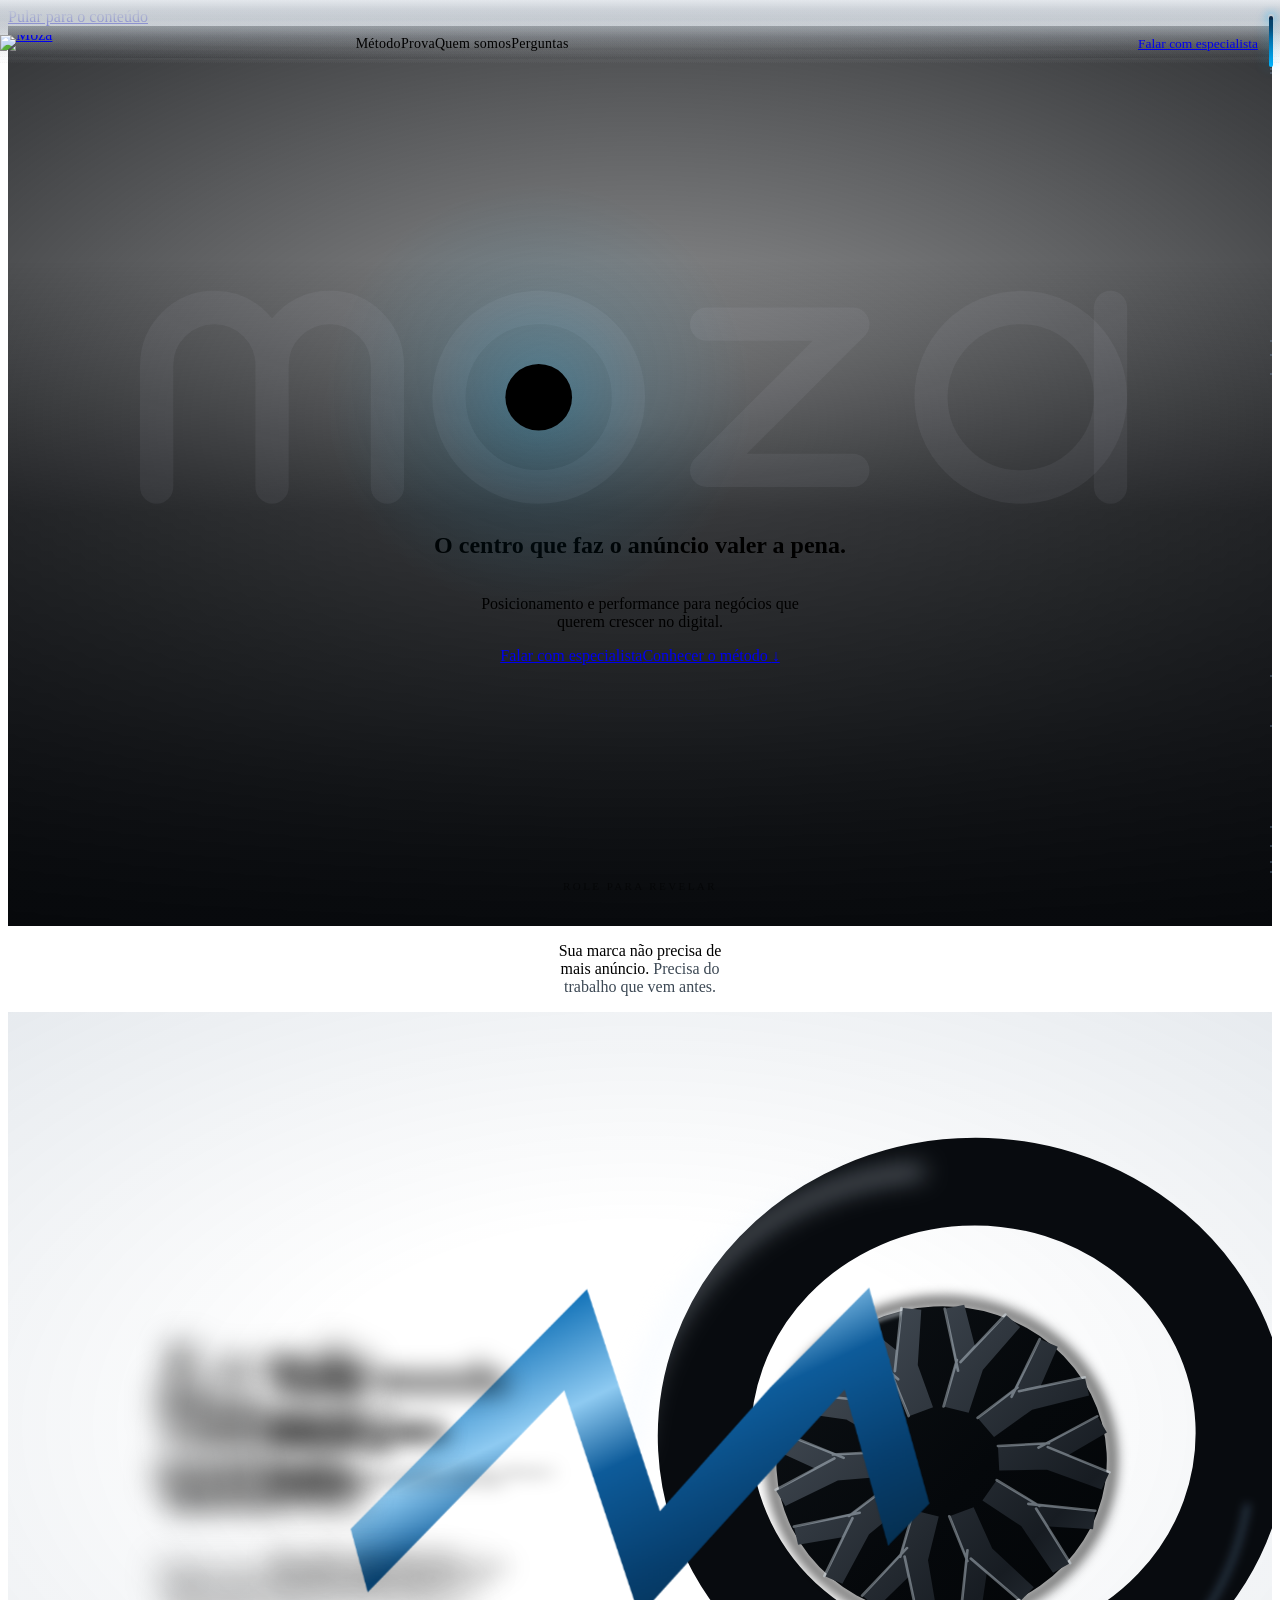
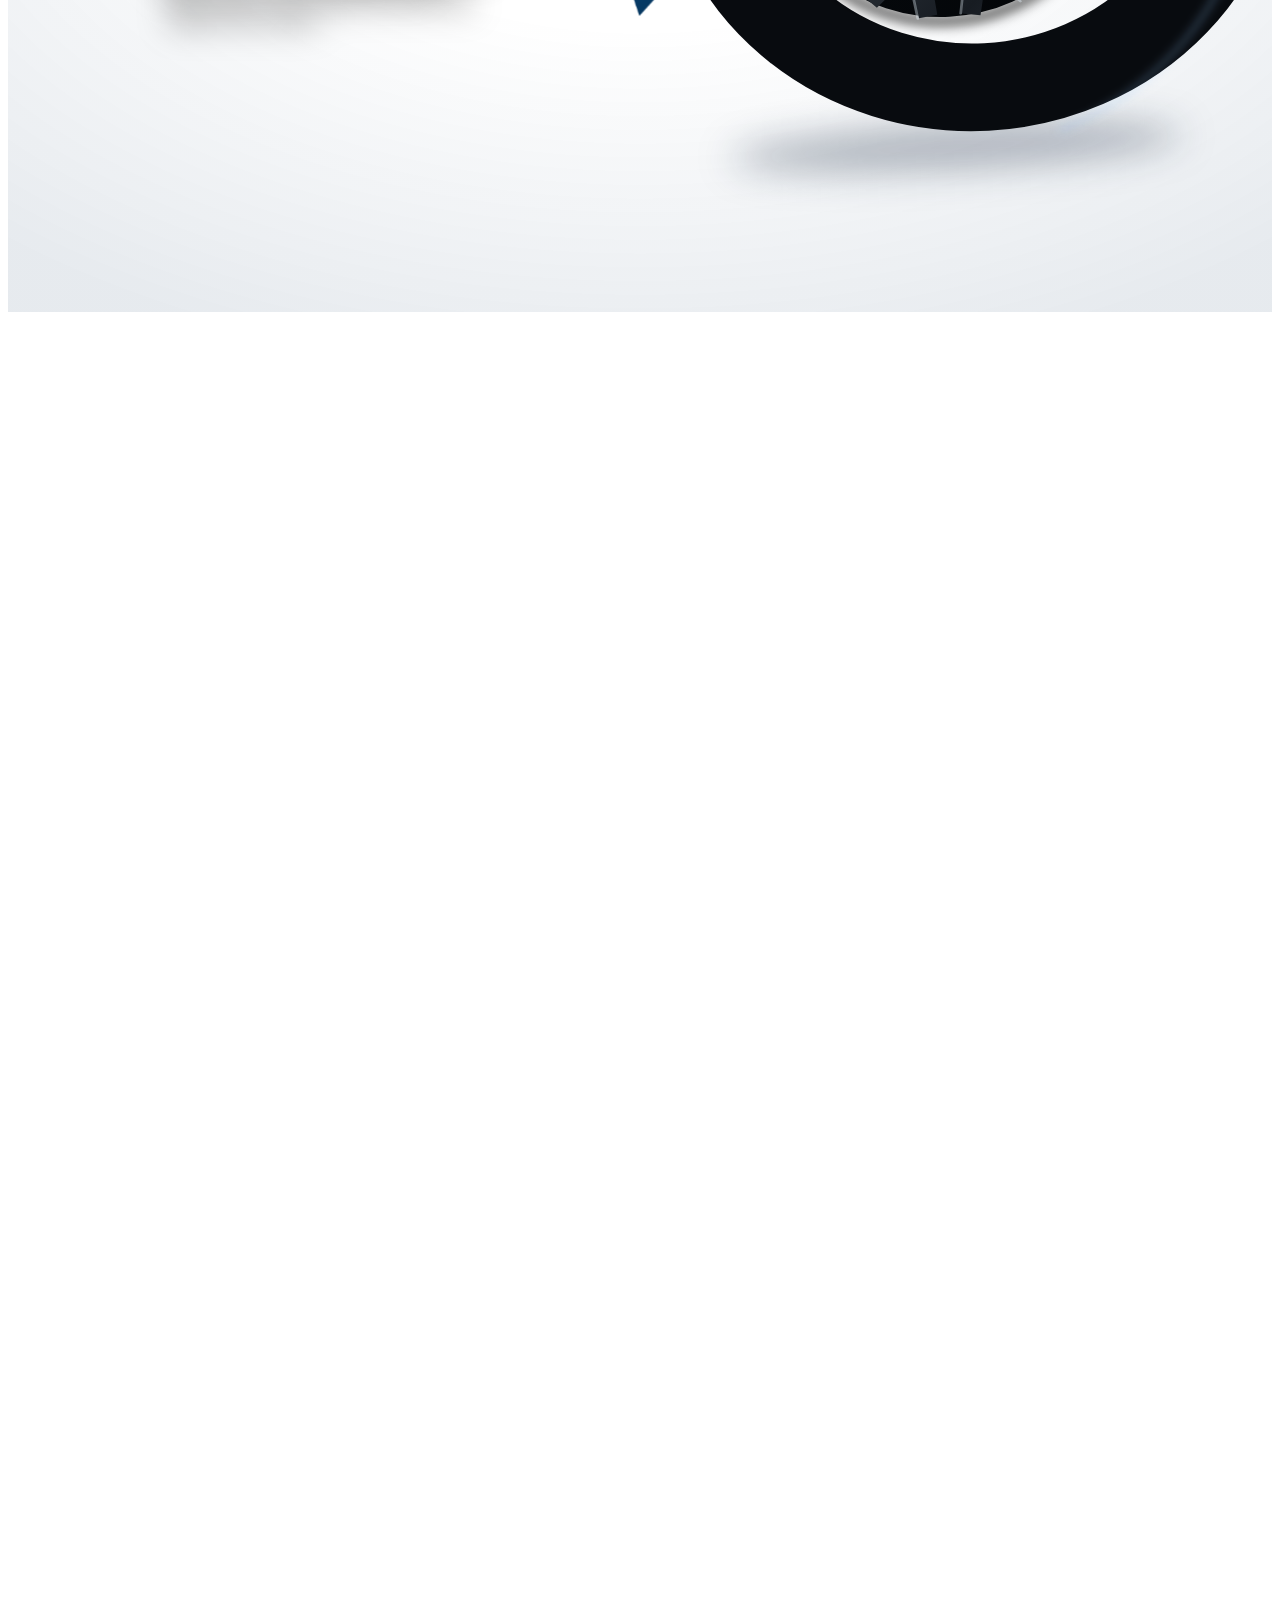
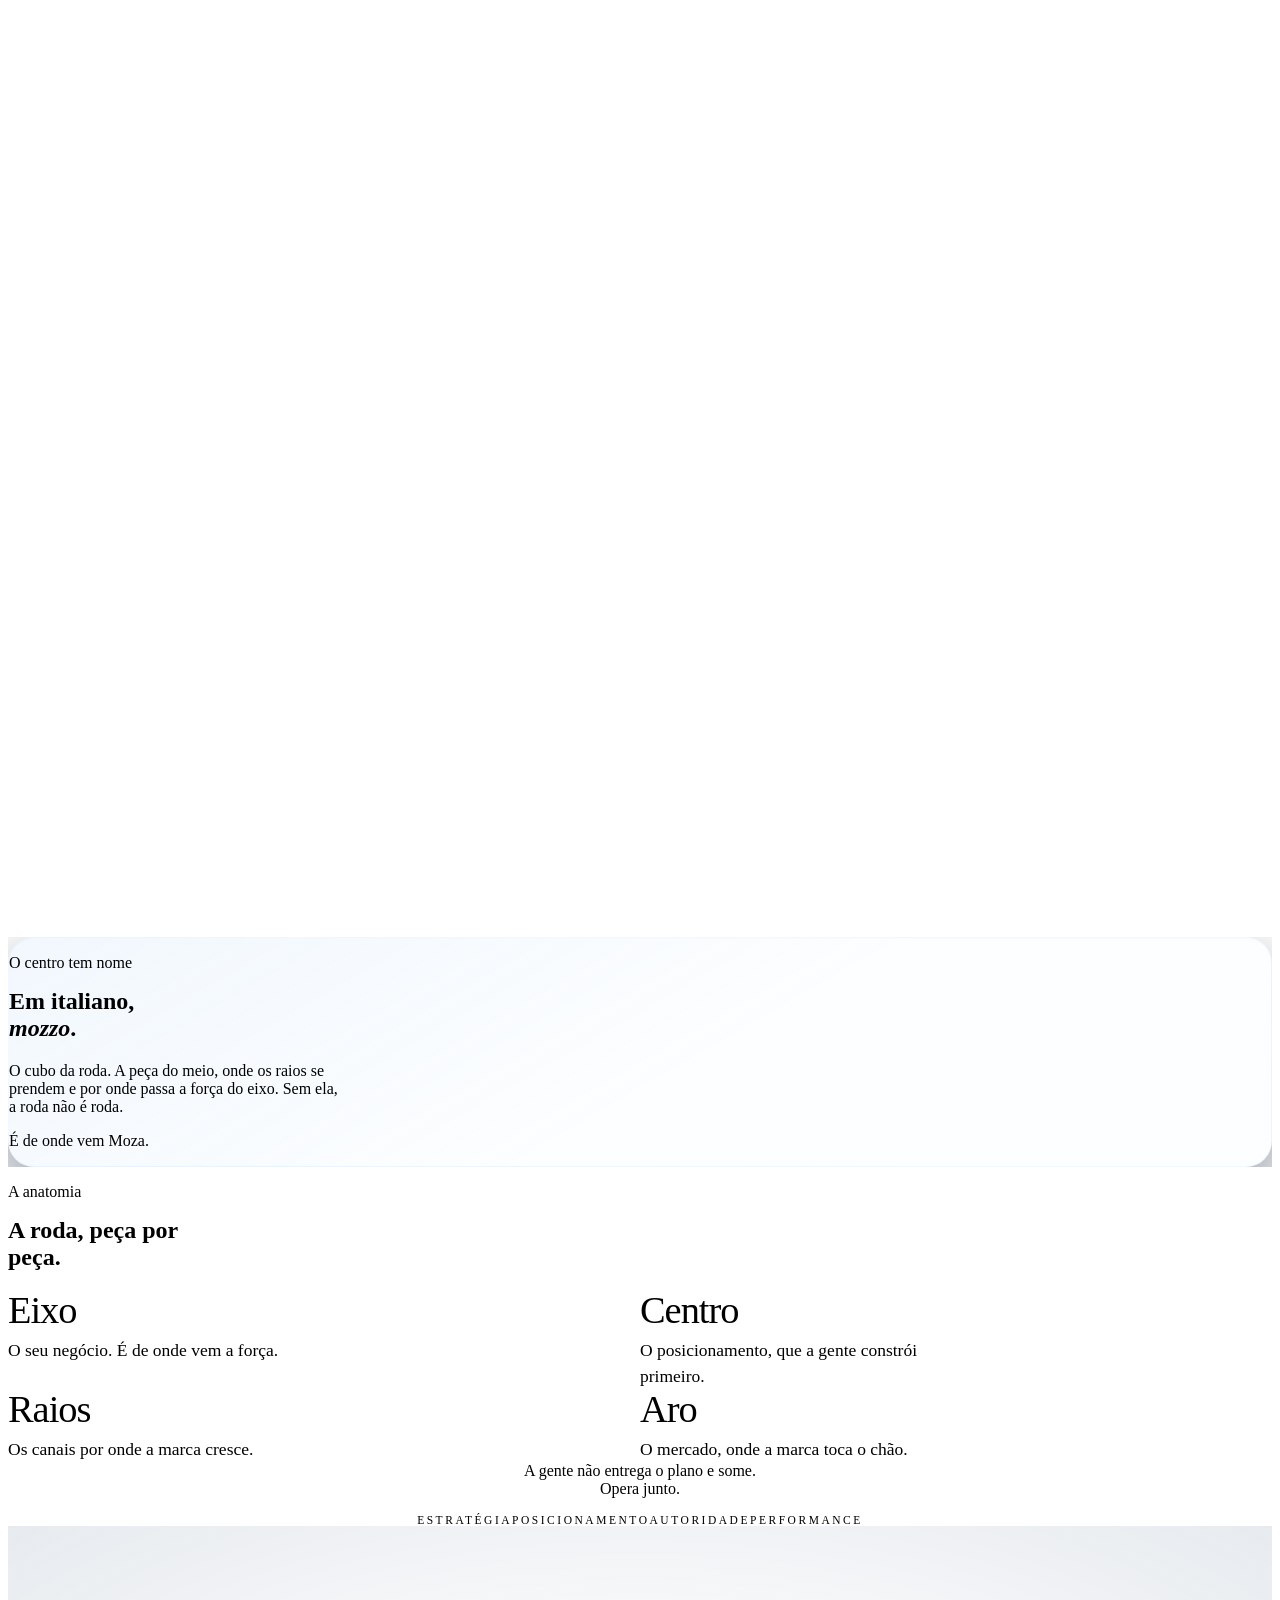
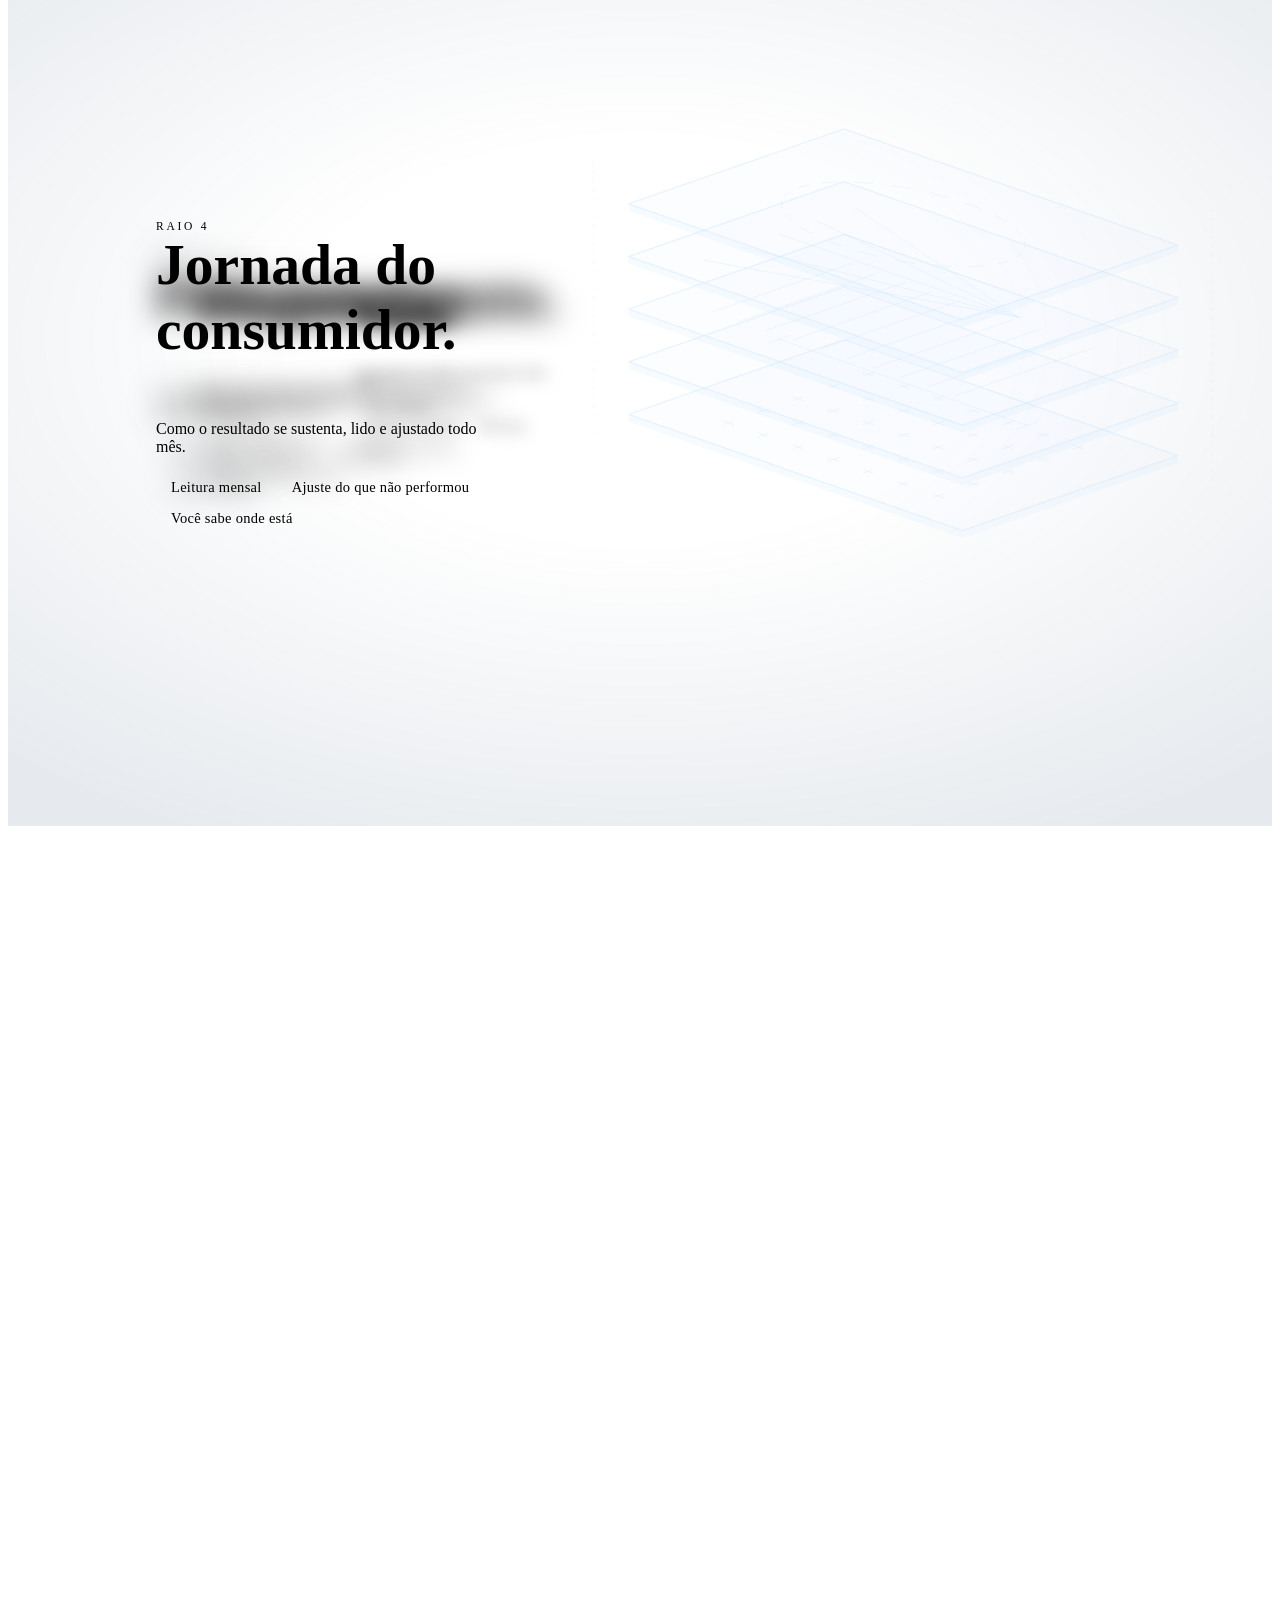
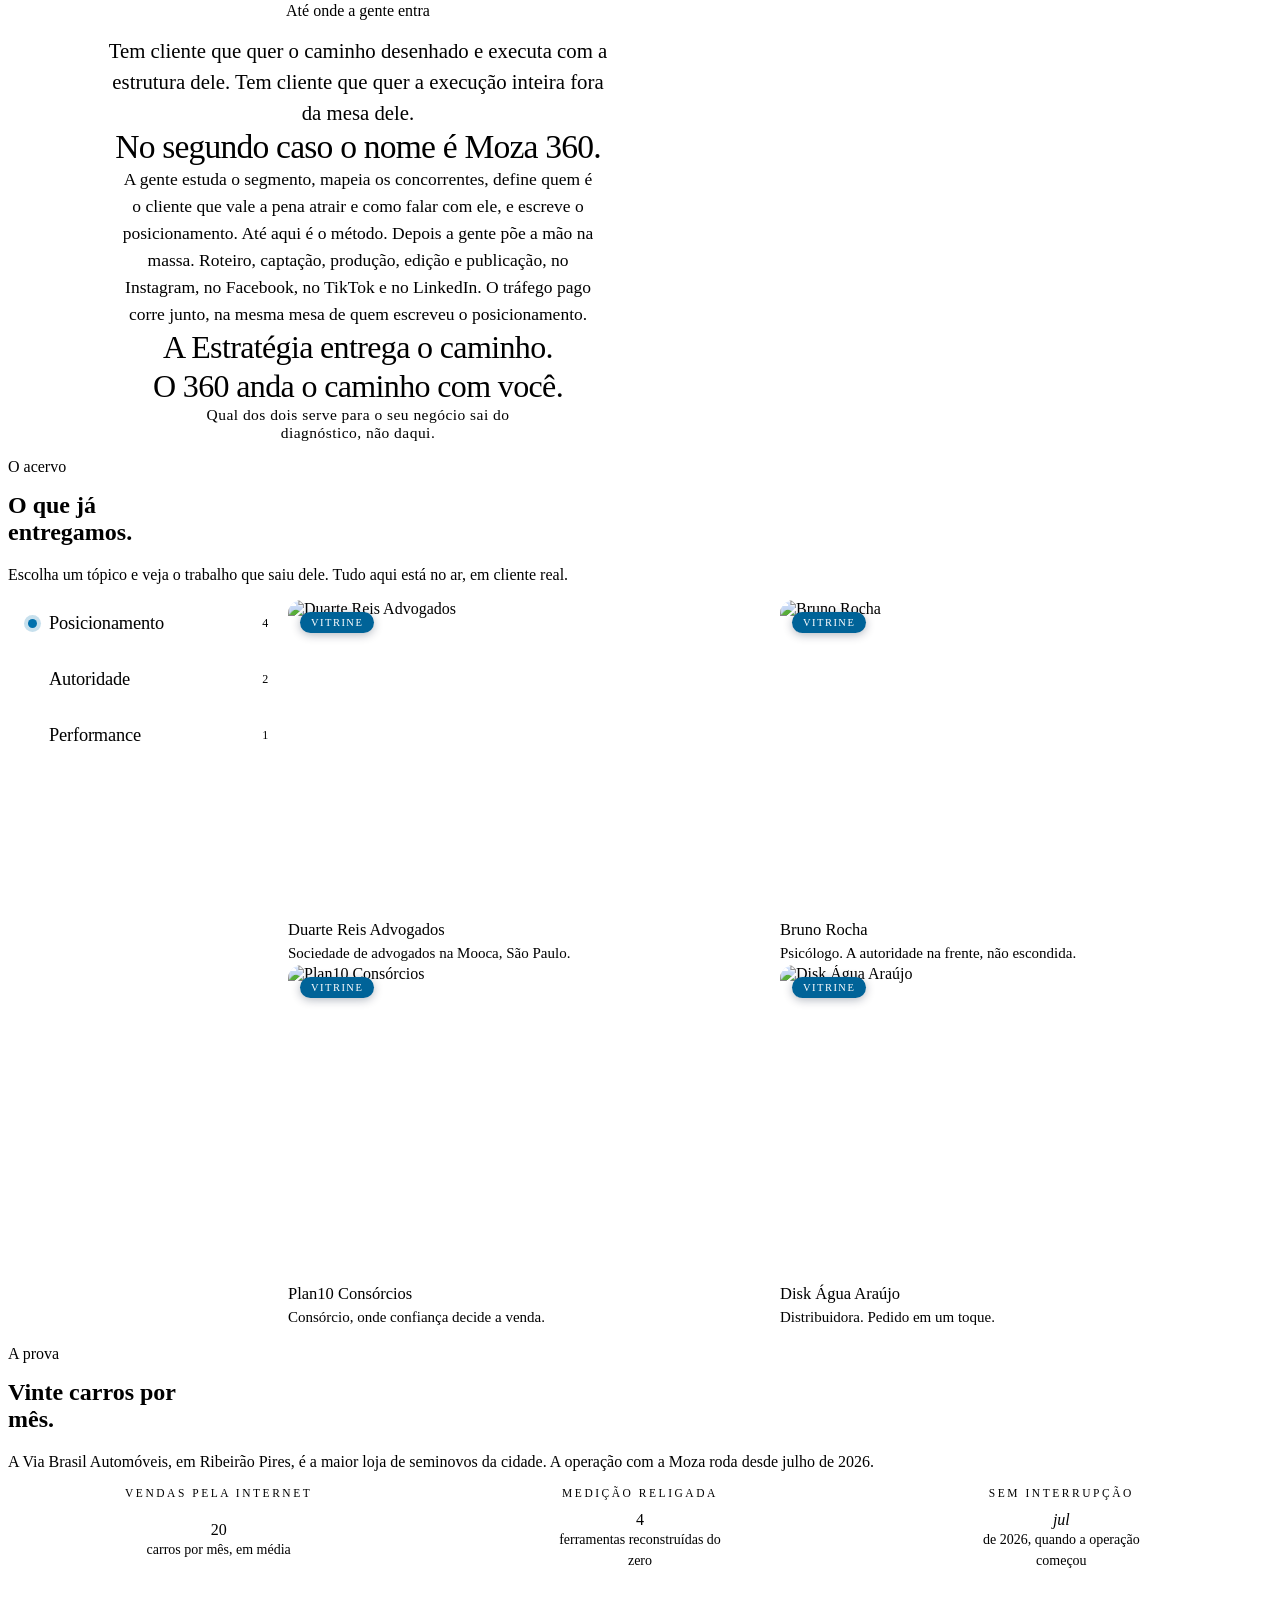
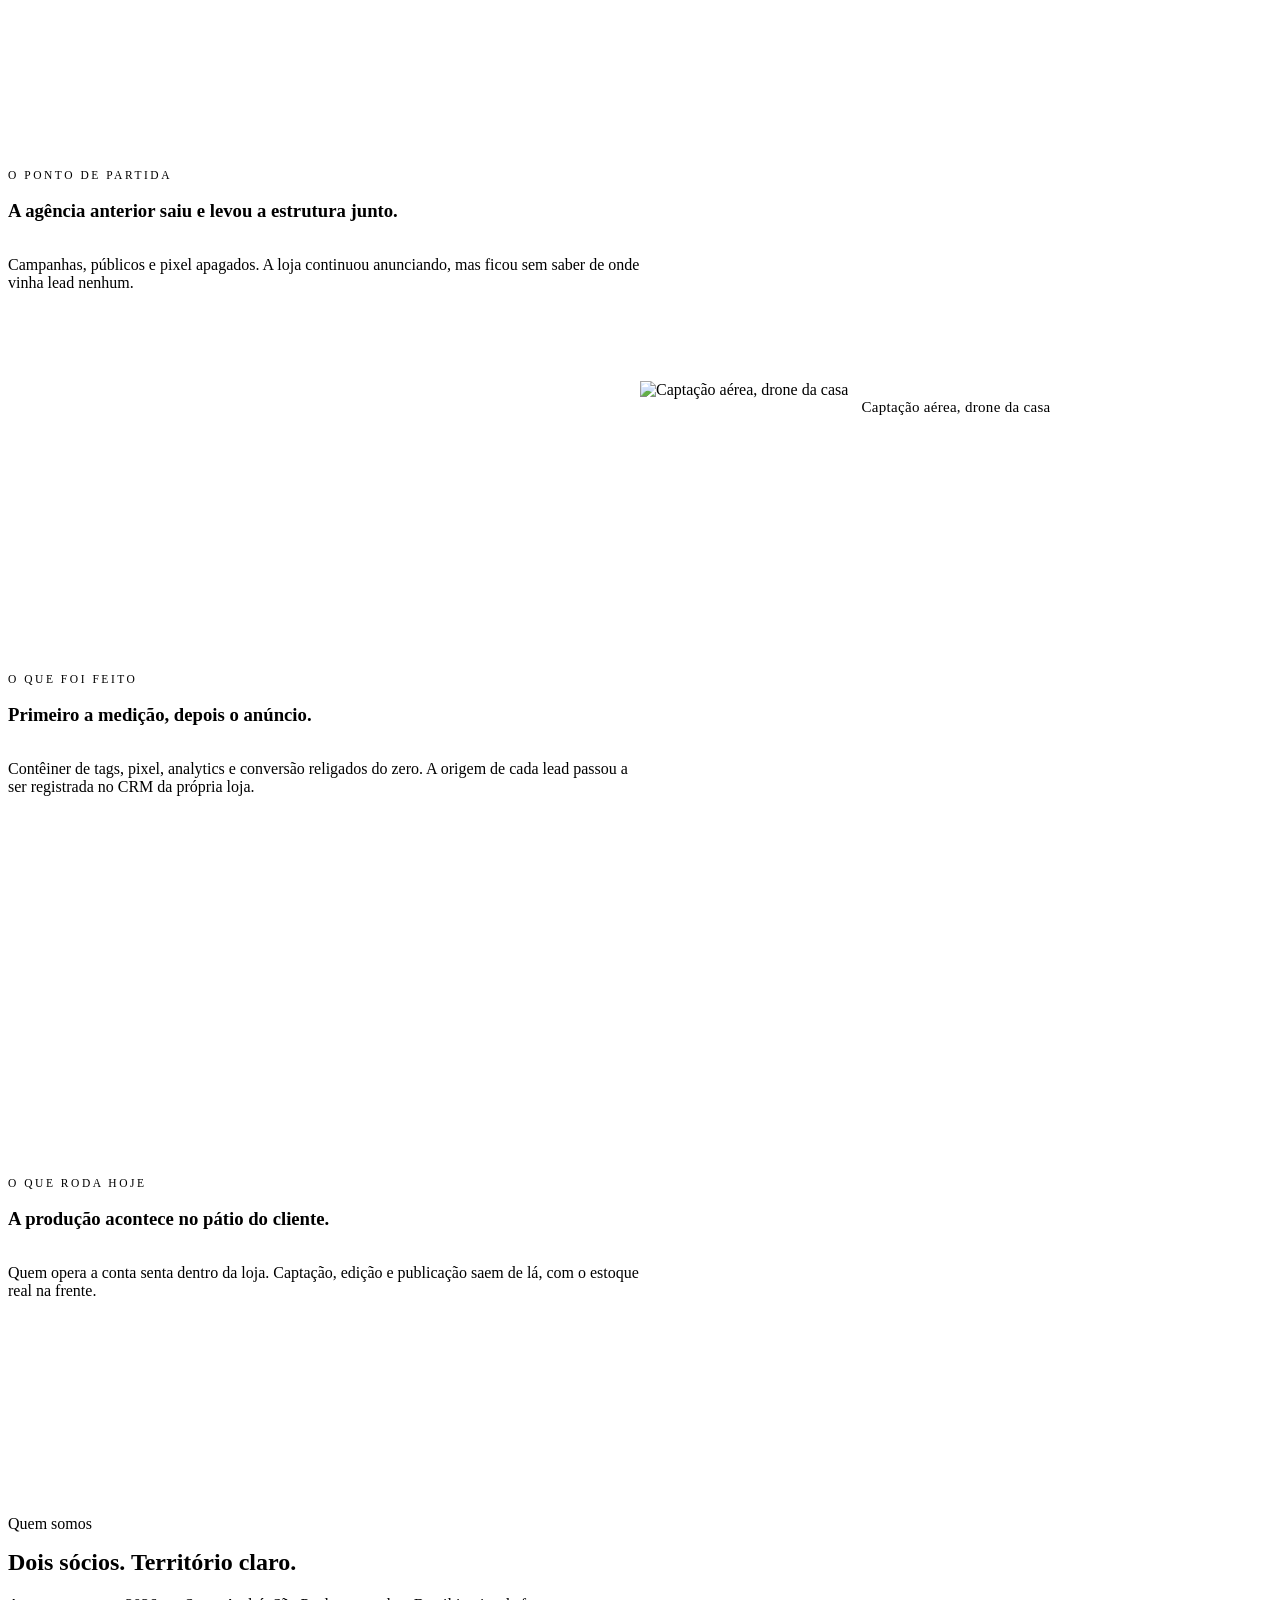
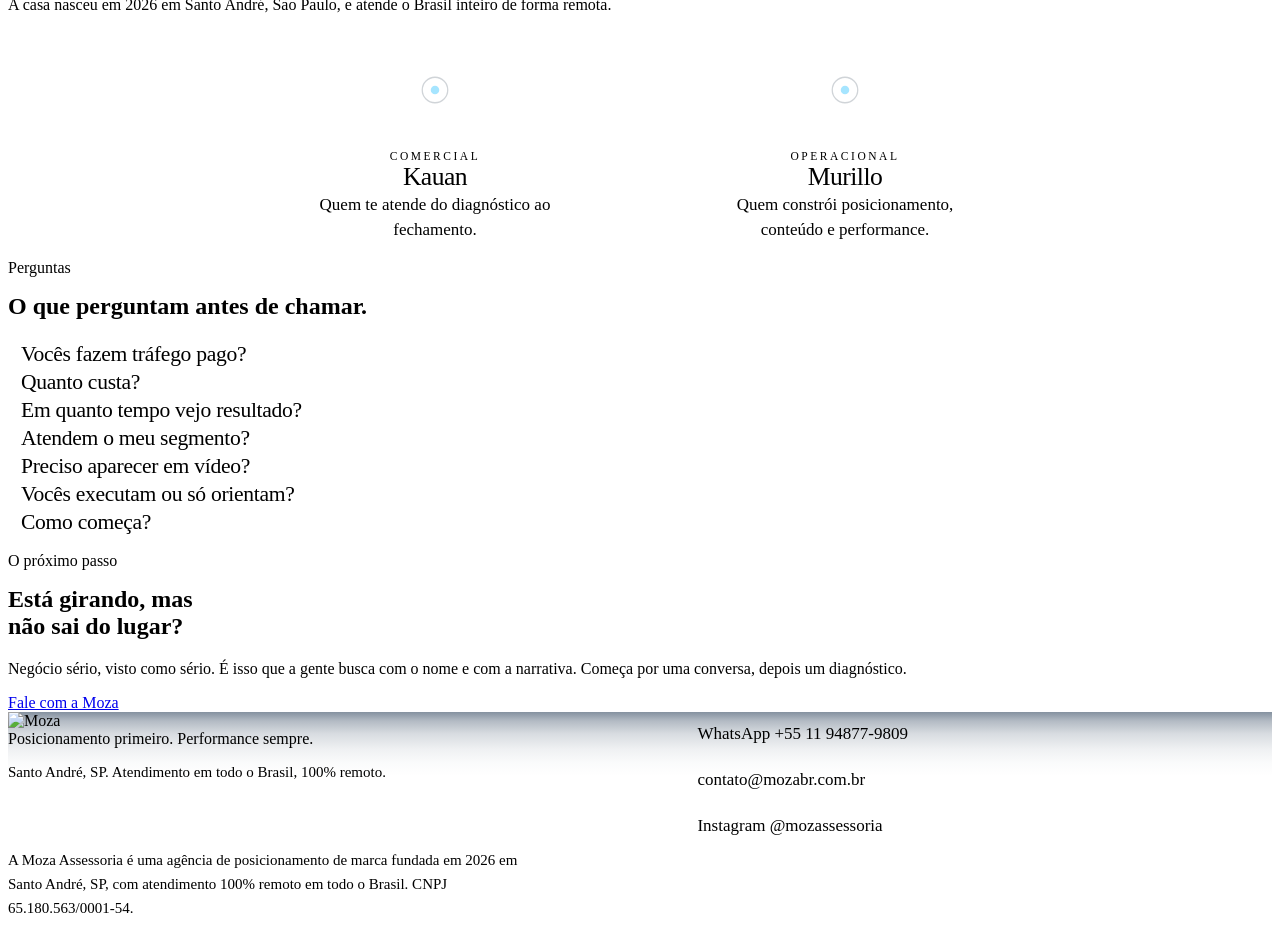
==== commit 511799b0: "A roda no padrão da referência, e o método em chapas de registro A RODA. O Kauan mandou a referência" ====
--- a/public/index.html
+++ b/public/index.html
@@ -114,70 +114,53 @@
         <div class="portal__bruma" aria-hidden="true"></div>
         <svg class="roda roda--oca" viewBox="0 0 460 460" aria-hidden="true">
           <g class="roda__vista">
-            <ellipse class="roda__chao" cx="230" cy="430" rx="170" ry="20"/>
+            <ellipse class="roda__chao" cx="230" cy="432" rx="150" ry="16"/>
             <g class="roda__profundidade">
-              <circle class="roda__banda" cx="256" cy="216" r="194"/>
-              <circle class="roda__bandaLuz" cx="256" cy="216" r="222"/>
+              <circle class="roda__banda" cx="252" cy="212" r="179"/>
             </g>
           <g class="roda__corpo">
-            <circle class="roda__pneu" cx="230" cy="230" r="194"/>
-            <circle class="roda__grao" cx="230" cy="230" r="194"/>
-            <circle class="roda__flanco" cx="230" cy="230" r="172"/>
-            <circle class="roda__flanco" cx="230" cy="230" r="182"/>
-            <circle class="roda__flanco" cx="230" cy="230" r="206"/>
-            <circle class="roda__flanco" cx="230" cy="230" r="216"/>
-            <path class="roda__brilhoPneu" d="M20.1,237.3 A210.0,210.0 0 0 1 200.8,22.0"/>
-            <path class="roda__recorte" d="M446.9,260.5 A219.0,219.0 0 0 1 290.4,440.5"/>
-            <circle class="roda__oclusao" cx="230" cy="230" r="166"/>
-            <path class="roda__faixa" d="M43.5,176.5 A194.0,194.0 0 0 1 308.9,52.8"/>
-            <path class="roda__faixa" d="M398.0,133.0 A194.0,194.0 0 0 1 308.9,407.2"/>
-            <circle class="roda__poco" cx="230" cy="230" r="152"/>
-            <circle class="roda__disco" cx="230" cy="230" r="118"/>
-            <circle class="roda__furos" cx="230" cy="230" r="98"/>
-            <circle class="roda__discoBorda" cx="230" cy="230" r="118"/>
-            <circle class="roda__aro" cx="230" cy="230" r="158"/>
-            <path class="roda__aroLuz" d="M72.9,213.5 A158.0,158.0 0 0 1 224.5,72.1"/>
+            <circle class="roda__pneu" cx="230" cy="230" r="179"/>
+            <circle class="roda__grao" cx="230" cy="230" r="179"/>
+            <path class="roda__ombro" d="M25.1,208.5 A206.0,206.0 0 0 1 222.8,24.1"/>
+            <path class="roda__recorte" d="M431.5,272.8 A206.0,206.0 0 0 1 300.5,423.6"/>
+            <circle class="roda__flanco" cx="230" cy="230" r="130.5"/>
+            <circle class="roda__talao" cx="230" cy="230" r="113"/>
+            <path class="roda__xadrez" d="M69.2,301.6 A176.0,176.0 0 0 1 121.6,91.3"/>
+            <path class="roda__xadrez" d="M338.4,91.3 A176.0,176.0 0 0 1 390.8,301.6"/>
+            <circle class="roda__poco" cx="230" cy="230" r="110"/>
+            <circle class="roda__lip" cx="230" cy="230" r="109"/>
+            <path class="roda__lipLuz" d="M122.1,214.8 A109.0,109.0 0 0 1 214.8,122.1"/>
             <g class="roda__par" style="--r:var(--r1,0)">
-              <path class="roda__raio" d="M284.0,237.5 L382.0,244.5 L382.0,215.5 L284.0,222.5 Z"/>
-              <path class="roda__raio" d="M176.0,222.5 L78.0,215.5 L78.0,244.5 L176.0,237.5 Z"/>
-              <path class="roda__faceta" d="M284.0,230.0 L382.0,230.0 L382.0,244.5 L284.0,237.5 Z"/>
-              <path class="roda__faceta" d="M176.0,230.0 L78.0,230.0 L78.0,244.5 L176.0,237.5 Z"/>
-              <path class="roda__raioSombra" d="M284.0,236.5 L382.0,243.0"/>
-              <path class="roda__raioLuz" d="M284.0,223.5 L382.0,217.0"/>
-              <path class="roda__raioSombra" d="M176.0,236.5 L78.0,243.0"/>
-              <path class="roda__raioLuz" d="M176.0,223.5 L78.0,217.0"/>
+              <path class="roda__raio" d="M268.0,238.4 L302.0,239.6 L302.0,220.4 L268.0,221.6 Z M301.6,237.2 L340.9,215.5 L335.4,204.4 L294.4,222.8 Z M294.4,237.2 L335.4,255.6 L340.9,244.5 L301.6,222.8 Z"/>
+              <path class="roda__raio" d="M192.0,221.6 L158.0,220.4 L158.0,239.6 L192.0,238.4 Z M158.4,222.8 L119.1,244.5 L124.6,255.6 L165.6,237.2 Z M165.6,222.8 L124.6,204.4 L119.1,215.5 L158.4,237.2 Z"/>
+              <path class="roda__raioLuz" d="M268.0,221.0 L302.0,221.0 M294.9,223.7 L335.0,203.7 M301.1,223.7 L341.3,243.8"/>
+              <path class="roda__raioLuz" d="M192.0,221.0 L158.0,221.0 M158.9,223.7 L118.7,243.8 M165.1,223.7 L125.0,203.7"/>
             </g>
             <g class="roda__par" style="--r:var(--r2,0)">
-              <path class="roda__raio" d="M262.9,273.5 L327.2,347.7 L347.7,327.2 L273.5,262.9 Z"/>
-              <path class="roda__raio" d="M197.1,186.5 L132.8,112.3 L112.3,132.8 L186.5,197.1 Z"/>
-              <path class="roda__faceta" d="M268.2,268.2 L337.5,337.5 L347.7,327.2 L273.5,262.9 Z"/>
-              <path class="roda__faceta" d="M191.8,191.8 L122.5,122.5 L112.3,132.8 L186.5,197.1 Z"/>
-              <path class="roda__raioSombra" d="M272.8,263.6 L346.7,328.3"/>
-              <path class="roda__raioLuz" d="M263.6,272.8 L328.3,346.7"/>
-              <path class="roda__raioSombra" d="M187.2,196.4 L113.3,131.7"/>
-              <path class="roda__raioLuz" d="M196.4,187.2 L131.7,113.3"/>
+              <path class="roda__raio" d="M255.8,259.1 L282.6,280.1 L293.9,264.6 L265.7,245.5 Z M283.7,277.9 L328.3,283.5 L330.3,271.2 L286.3,262.1 Z M277.9,273.7 L300.2,312.7 L311.2,306.9 L292.1,266.3 Z"/>
+              <path class="roda__raio" d="M204.2,200.9 L177.4,179.9 L166.1,195.4 L194.3,214.5 Z M176.3,182.1 L131.7,176.5 L129.7,188.8 L173.7,197.9 Z M182.1,186.3 L159.8,147.3 L148.8,153.1 L167.9,193.7 Z"/>
+              <path class="roda__raioLuz" d="M266.0,245.1 L293.5,265.0 M286.2,263.1 L330.4,270.5 M291.2,266.7 L311.9,306.6"/>
+              <path class="roda__raioLuz" d="M204.5,200.4 L177.0,180.4 M176.1,183.1 L131.9,175.7 M181.2,186.8 L160.5,147.0"/>
             </g>
             <g class="roda__par" style="--r:var(--r3,0)">
-              <path class="roda__raio" d="M222.5,284.0 L215.5,382.0 L244.5,382.0 L237.5,284.0 Z"/>
-              <path class="roda__raio" d="M237.5,176.0 L244.5,78.0 L215.5,78.0 L222.5,176.0 Z"/>
-              <path class="roda__faceta" d="M230.0,284.0 L230.0,382.0 L244.5,382.0 L237.5,284.0 Z"/>
-              <path class="roda__faceta" d="M230.0,176.0 L230.0,78.0 L244.5,78.0 L237.5,176.0 Z"/>
-              <path class="roda__raioSombra" d="M236.5,284.0 L243.0,382.0"/>
-              <path class="roda__raioLuz" d="M223.5,284.0 L217.0,382.0"/>
-              <path class="roda__raioSombra" d="M236.5,176.0 L243.0,78.0"/>
-              <path class="roda__raioLuz" d="M223.5,176.0 L217.0,78.0"/>
+              <path class="roda__raio" d="M233.8,268.7 L243.1,301.4 L261.4,295.5 L249.7,263.5 Z M245.3,300.3 L278.1,331.0 L286.9,322.3 L256.7,289.1 Z M243.1,293.5 L238.2,338.1 L250.5,340.0 L258.9,295.9 Z"/>
+              <path class="roda__raio" d="M226.2,191.3 L216.9,158.6 L198.6,164.5 L210.3,196.5 Z M214.7,159.7 L181.9,129.0 L173.1,137.7 L203.3,170.9 Z M216.9,166.5 L221.8,121.9 L209.5,120.0 L201.1,164.1 Z"/>
+              <path class="roda__raioLuz" d="M233.2,268.9 L243.7,301.3 M246.0,299.6 L277.5,331.6 M244.1,293.6 L237.4,338.0"/>
+              <path class="roda__raioLuz" d="M209.7,196.6 L199.2,164.3 M204.0,170.2 L172.5,138.2 M202.1,164.3 L208.7,119.9"/>
             </g>
             <g class="roda__par" style="--r:var(--r4,0)">
-              <path class="roda__raio" d="M186.5,262.9 L112.3,327.2 L132.8,347.7 L197.1,273.5 Z"/>
-              <path class="roda__raio" d="M273.5,197.1 L347.7,132.8 L327.2,112.3 L262.9,186.5 Z"/>
-              <path class="roda__faceta" d="M191.8,268.2 L122.5,337.5 L132.8,347.7 L197.1,273.5 Z"/>
-              <path class="roda__faceta" d="M268.2,191.8 L337.5,122.5 L347.7,132.8 L273.5,197.1 Z"/>
-              <path class="roda__raioSombra" d="M196.4,272.8 L131.7,346.7"/>
-              <path class="roda__raioLuz" d="M187.2,263.6 L113.3,328.3"/>
-              <path class="roda__raioSombra" d="M272.8,196.4 L346.7,131.7"/>
-              <path class="roda__raioLuz" d="M263.6,187.2 L328.3,113.3"/>
-            </g>
-            <circle class="roda__oco" cx="230" cy="230" r="52"/>
+              <path class="roda__raio" d="M210.3,263.5 L198.6,295.5 L216.9,301.4 L226.2,268.7 Z M201.1,295.9 L209.5,340.0 L221.8,338.1 L216.9,293.5 Z M203.3,289.1 L173.1,322.3 L181.9,331.0 L214.7,300.3 Z"/>
+              <path class="roda__raio" d="M249.7,196.5 L261.4,164.5 L243.1,158.6 L233.8,191.3 Z M258.9,164.1 L250.5,120.0 L238.2,121.9 L243.1,166.5 Z M256.7,170.9 L286.9,137.7 L278.1,129.0 L245.3,159.7 Z"/>
+              <path class="roda__raioLuz" d="M209.7,263.4 L199.2,295.7 M202.1,295.7 L208.7,340.1 M204.0,289.8 L172.5,321.8"/>
+              <path class="roda__raioLuz" d="M233.2,191.1 L243.7,158.7 M244.1,166.4 L237.4,122.0 M246.0,160.4 L277.5,128.4"/>
+            </g>
+            <g class="roda__par" style="--r:var(--r5,0)">
+              <path class="roda__raio" d="M194.3,245.5 L166.1,264.6 L177.4,280.1 L204.2,259.1 Z M167.9,266.3 L148.8,306.9 L159.8,312.7 L182.1,273.7 Z M173.7,262.1 L129.7,271.2 L131.7,283.5 L176.3,277.9 Z"/>
+              <path class="roda__raio" d="M265.7,214.5 L293.9,195.4 L282.6,179.9 L255.8,200.9 Z M292.1,193.7 L311.2,153.1 L300.2,147.3 L277.9,186.3 Z M286.3,197.9 L330.3,188.8 L328.3,176.5 L283.7,182.1 Z"/>
+              <path class="roda__raioLuz" d="M194.0,245.1 L166.5,265.0 M168.8,266.7 L148.1,306.6 M173.8,263.1 L129.6,270.5"/>
+              <path class="roda__raioLuz" d="M255.5,200.4 L283.0,180.4 M278.8,186.8 L299.5,147.0 M283.9,183.1 L328.1,175.7"/>
+            </g>
+            <circle class="roda__oco" cx="230" cy="230" r="45"/>
           </g>
           </g>
         </svg>
@@ -202,38 +185,10 @@
               <stop offset=".76" stop-color="#073E6D"/>
               <stop offset="1" stop-color="#052842"/>
             </linearGradient>
-            <linearGradient id="luzPneu" gradientUnits="userSpaceOnUse" x1="67" y1="67" x2="393" y2="393">
-                <stop offset="0" stop-color="#3A434C"/>
-                <stop offset="0.34" stop-color="#1D242B"/>
-                <stop offset="0.7" stop-color="#0B0E12"/>
-                <stop offset="1" stop-color="#1A2027"/>
-            </linearGradient>
-            <linearGradient id="luzAro" gradientUnits="userSpaceOnUse" x1="67" y1="67" x2="393" y2="393">
-                <stop offset="0" stop-color="#D6E1EC"/>
-                <stop offset="0.3" stop-color="#7E8C99"/>
-                <stop offset="0.66" stop-color="#2A323A"/>
-                <stop offset="1" stop-color="#93A0AD"/>
-            </linearGradient>
-            <linearGradient id="luzRaio" gradientUnits="userSpaceOnUse" x1="67" y1="67" x2="393" y2="393">
-              <stop offset="0" stop-color="#A9B8C6"/>
-              <stop offset="0.34" stop-color="#5A6773"/>
-              <stop offset="0.70" stop-color="#2B333C"/>
-              <stop offset="1" stop-color="#6B7885"/>
-            </linearGradient>
-            <linearGradient id="luzPoco" gradientUnits="userSpaceOnUse" x1="67" y1="67" x2="393" y2="393">
-                <stop offset="0" stop-color="#283038"/>
-                <stop offset="0.55" stop-color="#141A20"/>
-                <stop offset="1" stop-color="#080B0E"/>
-            </linearGradient>
             <linearGradient id="luzDisco" gradientUnits="userSpaceOnUse" x1="67" y1="67" x2="393" y2="393">
                 <stop offset="0" stop-color="#556069"/>
                 <stop offset="0.5" stop-color="#272E36"/>
                 <stop offset="1" stop-color="#0F1317"/>
-            </linearGradient>
-            <linearGradient id="luzCubo" gradientUnits="userSpaceOnUse" x1="67" y1="67" x2="393" y2="393">
-                <stop offset="0" stop-color="#323B44"/>
-                <stop offset="0.6" stop-color="#151B21"/>
-                <stop offset="1" stop-color="#0A0D11"/>
             </linearGradient>
             <radialGradient id="porcaG" cx=".32" cy=".26" r=".85">
               <stop offset="0" stop-color="#EAF2FA"/>
@@ -248,6 +203,40 @@
             <pattern id="grao" patternUnits="userSpaceOnUse" width="18" height="18">
               <image href="assets/img/textura/borracha.png" width="18" height="18"/>
             </pattern>
+            <linearGradient id="luzPneu" gradientUnits="userSpaceOnUse" x1="67" y1="67" x2="393" y2="393">
+                <stop offset="0" stop-color="#4E545B"/>
+                <stop offset="0.34" stop-color="#2C3137"/>
+                <stop offset="0.7" stop-color="#15181C"/>
+                <stop offset="1" stop-color="#353B42"/>
+            </linearGradient>
+            <linearGradient id="luzFlanco" gradientUnits="userSpaceOnUse" x1="67" y1="67" x2="393" y2="393">
+                <stop offset="0" stop-color="#737A83"/>
+                <stop offset="0.34" stop-color="#4A5057"/>
+                <stop offset="0.7" stop-color="#2B2F35"/>
+                <stop offset="1" stop-color="#5B626A"/>
+            </linearGradient>
+            <linearGradient id="luzAro" gradientUnits="userSpaceOnUse" x1="67" y1="67" x2="393" y2="393">
+                <stop offset="0" stop-color="#8A99A8"/>
+                <stop offset="0.26" stop-color="#1C232A"/>
+                <stop offset="0.66" stop-color="#06090C"/>
+                <stop offset="1" stop-color="#3E4853"/>
+            </linearGradient>
+            <linearGradient id="luzCubo" gradientUnits="userSpaceOnUse" x1="67" y1="67" x2="393" y2="393">
+                <stop offset="0" stop-color="#39424C"/>
+                <stop offset="0.55" stop-color="#161C22"/>
+                <stop offset="1" stop-color="#080B0F"/>
+            </linearGradient>
+            <linearGradient id="luzRaio" gradientUnits="userSpaceOnUse" x1="67" y1="67" x2="393" y2="393">
+              <stop offset="0" stop-color="#93A2B0"/>
+              <stop offset="0.30" stop-color="#3D454E"/>
+              <stop offset="0.68" stop-color="#171C22"/>
+              <stop offset="1" stop-color="#4A5560"/>
+            </linearGradient>
+            <linearGradient id="luzPoco" gradientUnits="userSpaceOnUse" x1="67" y1="67" x2="393" y2="393">
+              <stop offset="0" stop-color="#10151A"/>
+              <stop offset="0.55" stop-color="#05080B"/>
+              <stop offset="1" stop-color="#020406"/>
+            </linearGradient>
           </defs>
           <path fill="url(#aco)" d="M 0,450.56 L 31.88,568.97 L 398.88,191.66 L 539.22,613 L 922.62,190.09 L 1003.79,481.69 L 1081,402.96 L 968.23,0 L 783.86,186.18 L 577.65,417.39 L 441.47,2.66 Z"/>
         </svg>
@@ -325,33 +314,52 @@
          renderizado, com volume e luz; aqui é prancha técnica, traço puro. Duas
          seções com o mesmo movimento não podem ter a mesma imagem.
 
-         Cada etapa levanta uma camada da obra, na ordem em que se constrói:
-         terreno, fundação, pilares, laje, guarda-corpo e cotas. O desenho sai
-         de ferramentas/obra.py. -->
+         Cinco chapas que descem e assentam uma sobre a outra, alinhadas por
+         dois pinos de registro. É empilhamento de passes, como gravura ou
+         montagem ótica: chapa fora de registro não fecha imagem nenhuma, que é
+         exatamente o que a copy diz (cinco etapas, uma ordem). Cada chapa traz
+         a marca do que aquela etapa faz. Sai de ferramentas/obra.py. -->
     <div class="portal" data-portal data-portal-passo="90">
       <div class="portal__palco">
         <div class="portal__bruma" aria-hidden="true"></div>
-        <svg class="obra" viewBox="30 70 460 400" aria-hidden="true">
+        <svg class="obra" viewBox="40 60 420 400" aria-hidden="true">
           <g class="obra__corpo">
-            <g class="obra__camada obra__camada--terreno">
-              <path class="obra__traco" style="--e:var(--e1,0)" pathLength="1" d="M260.0,210.0 L450.5,320.0 M260.0,210.0 L69.5,320.0 M221.9,232.0 L412.4,342.0 M298.1,232.0 L107.6,342.0 M183.8,254.0 L374.3,364.0 M336.2,254.0 L145.7,364.0 M145.7,276.0 L336.2,386.0 M374.3,276.0 L183.8,386.0 M107.6,298.0 L298.1,408.0 M412.4,298.0 L221.9,408.0 M69.5,320.0 L260.0,430.0 M450.5,320.0 L260.0,430.0"/>
-      <path class="obra__foco"  style="--e:var(--e1,0);--a:var(--a1,0)" pathLength="1" d="M260.0,210.0 L450.5,320.0 M260.0,210.0 L69.5,320.0 M221.9,232.0 L412.4,342.0 M298.1,232.0 L107.6,342.0 M183.8,254.0 L374.3,364.0 M336.2,254.0 L145.7,364.0 M145.7,276.0 L336.2,386.0 M374.3,276.0 L183.8,386.0 M107.6,298.0 L298.1,408.0 M412.4,298.0 L221.9,408.0 M69.5,320.0 L260.0,430.0 M450.5,320.0 L260.0,430.0"/>
-            </g>
-            <g class="obra__camada">
-              <path class="obra__traco" style="--e:var(--e2,0)" pathLength="1" d="M260.0,260.0 L363.9,320.0 L260.0,380.0 L156.1,320.0 Z M260.0,260.0 L260.0,246.0 M156.1,320.0 L156.1,306.0 M363.9,320.0 L363.9,306.0 M260.0,380.0 L260.0,366.0"/>
-      <path class="obra__foco"  style="--e:var(--e2,0);--a:var(--a2,0)" pathLength="1" d="M260.0,260.0 L363.9,320.0 L260.0,380.0 L156.1,320.0 Z M260.0,260.0 L260.0,246.0 M156.1,320.0 L156.1,306.0 M363.9,320.0 L363.9,306.0 M260.0,380.0 L260.0,366.0"/>
-            </g>
-            <g class="obra__camada">
-              <path class="obra__traco" style="--e:var(--e3,0)" pathLength="1" d="M260.0,260.0 L260.0,150.0 M156.1,320.0 L156.1,210.0 M363.9,320.0 L363.9,210.0 M260.0,380.0 L260.0,270.0"/>
-      <path class="obra__foco"  style="--e:var(--e3,0);--a:var(--a3,0)" pathLength="1" d="M260.0,260.0 L260.0,150.0 M156.1,320.0 L156.1,210.0 M363.9,320.0 L363.9,210.0 M260.0,380.0 L260.0,270.0"/>
-            </g>
-            <g class="obra__camada">
-              <path class="obra__traco" style="--e:var(--e4,0)" pathLength="1" d="M260.0,150.0 L363.9,210.0 L260.0,270.0 L156.1,210.0 Z M208.0,180.0 L312.0,240.0 M312.0,180.0 L208.0,240.0"/>
-      <path class="obra__foco"  style="--e:var(--e4,0);--a:var(--a4,0)" pathLength="1" d="M260.0,150.0 L363.9,210.0 L260.0,270.0 L156.1,210.0 Z M208.0,180.0 L312.0,240.0 M312.0,180.0 L208.0,240.0"/>
-            </g>
-            <g class="obra__camada">
-              <path class="obra__traco" style="--e:var(--e5,0)" pathLength="1" d="M260.0,110.0 L363.9,170.0 L260.0,230.0 L156.1,170.0 Z M260.0,150.0 L260.0,110.0 M156.1,210.0 L156.1,170.0 M363.9,210.0 L363.9,170.0 M260.0,270.0 L260.0,230.0 M97.2,354.0 L201.1,414.0 M105.8,349.0 L88.5,359.0 M209.8,409.0 L192.5,419.0 M318.9,414.0 L318.9,264.0 M310.2,409.0 L327.5,419.0 M310.2,259.0 L327.5,269.0"/>
-      <path class="obra__foco"  style="--e:var(--e5,0);--a:var(--a5,0)" pathLength="1" d="M260.0,110.0 L363.9,170.0 L260.0,230.0 L156.1,170.0 Z M260.0,150.0 L260.0,110.0 M156.1,210.0 L156.1,170.0 M363.9,210.0 L363.9,170.0 M260.0,270.0 L260.0,230.0 M97.2,354.0 L201.1,414.0 M105.8,349.0 L88.5,359.0 M209.8,409.0 L192.5,419.0 M318.9,414.0 L318.9,264.0 M310.2,409.0 L327.5,419.0 M310.2,259.0 L327.5,269.0"/>
+            <path class="obra__pino" d="M38.4,300.0 L38.4,110.0"/>
+            <path class="obra__pino" d="M461.6,332.0 L461.6,142.0"/>
+            <g class="obra__camada" style="--e:var(--e1,0)">
+              <path class="obra__chapa" style="--e:var(--e1,0)" d="M209.5,234.7 L437.7,314.1 L290.5,365.3 L62.3,285.9 Z"/>
+      <path class="obra__canto" style="--e:var(--e1,0)" d="M62.3,285.9 L290.5,365.3 L290.5,370.3 L62.3,290.9 Z M290.5,365.3 L437.7,314.1 L437.7,319.1 L290.5,370.3 Z"/>
+      <path class="obra__borda" style="--e:var(--e1,0);--a:var(--a1,0)" d="M209.5,234.7 L437.7,314.1 L290.5,365.3 L62.3,285.9 Z"/>
+      <path class="obra__marca" style="--e:var(--e1,0);--a:var(--a1,0)" d="M222.4,257.1 L229.8,259.7 M229.8,257.1 L222.4,259.7 M198.5,265.4 L205.8,268.0 M205.8,265.4 L198.5,268.0 M174.6,273.8 L181.9,276.3 M181.9,273.8 L174.6,276.3 M150.6,282.1 L158.0,284.6 M158.0,282.1 L150.6,284.6 M126.7,290.4 L134.1,293.0 M134.1,290.4 L126.7,293.0 M246.3,265.4 L253.7,268.0 M253.7,265.4 L246.3,268.0 M222.4,273.8 L229.8,276.3 M229.8,273.8 L222.4,276.3 M198.5,282.1 L205.8,284.6 M205.8,282.1 L198.5,284.6 M174.6,290.4 L181.9,293.0 M181.9,290.4 L174.6,293.0 M150.6,298.7 L158.0,301.3 M158.0,298.7 L150.6,301.3 M270.2,273.8 L277.6,276.3 M277.6,273.8 L270.2,276.3 M246.3,282.1 L253.7,284.6 M253.7,282.1 L246.3,284.6 M222.4,290.4 L229.8,293.0 M229.8,290.4 L222.4,293.0 M198.5,298.7 L205.8,301.3 M205.8,298.7 L198.5,301.3 M174.6,307.0 L181.9,309.6 M181.9,307.0 L174.6,309.6 M294.2,282.1 L301.5,284.6 M301.5,282.1 L294.2,284.6 M270.2,290.4 L277.6,293.0 M277.6,290.4 L270.2,293.0 M246.3,298.7 L253.7,301.3 M253.7,298.7 L246.3,301.3 M222.4,307.0 L229.8,309.6 M229.8,307.0 L222.4,309.6 M198.5,315.4 L205.8,317.9 M205.8,315.4 L198.5,317.9 M318.1,290.4 L325.4,293.0 M325.4,290.4 L318.1,293.0 M294.2,298.7 L301.5,301.3 M301.5,298.7 L294.2,301.3 M270.2,307.0 L277.6,309.6 M277.6,307.0 L270.2,309.6 M246.3,315.4 L253.7,317.9 M253.7,315.4 L246.3,317.9 M222.4,323.7 L229.8,326.2 M229.8,323.7 L222.4,326.2 M342.0,298.7 L349.4,301.3 M349.4,298.7 L342.0,301.3 M318.1,307.0 L325.4,309.6 M325.4,307.0 L318.1,309.6 M294.2,315.4 L301.5,317.9 M301.5,315.4 L294.2,317.9 M270.2,323.7 L277.6,326.2 M277.6,323.7 L270.2,326.2 M246.3,332.0 L253.7,334.6 M253.7,332.0 L246.3,334.6 M365.9,307.0 L373.3,309.6 M373.3,307.0 L365.9,309.6 M342.0,315.4 L349.4,317.9 M349.4,315.4 L342.0,317.9 M318.1,323.7 L325.4,326.2 M325.4,323.7 L318.1,326.2 M294.2,332.0 L301.5,334.6 M301.5,332.0 L294.2,334.6 M270.2,340.3 L277.6,342.9 M277.6,340.3 L270.2,342.9"/>
+      <path class="obra__foco" style="--a:var(--a1,0)" d="M209.5,234.7 L437.7,314.1 L290.5,365.3 L62.3,285.9 Z"/>
+            </g>
+            <g class="obra__camada" style="--e:var(--e2,0)">
+              <path class="obra__chapa" style="--e:var(--e2,0)" d="M209.5,198.7 L437.7,278.1 L290.5,329.3 L62.3,249.9 Z"/>
+      <path class="obra__canto" style="--e:var(--e2,0)" d="M62.3,249.9 L290.5,329.3 L290.5,334.3 L62.3,254.9 Z M290.5,329.3 L437.7,278.1 L437.7,283.1 L290.5,334.3 Z"/>
+      <path class="obra__borda" style="--e:var(--e2,0);--a:var(--a2,0)" d="M209.5,198.7 L437.7,278.1 L290.5,329.3 L62.3,249.9 Z"/>
+      <path class="obra__marca" style="--e:var(--e2,0);--a:var(--a2,0)" d="M165.4,234.6 L334.6,293.4 M172.7,232.0 L158.0,237.1 M342.0,290.9 L327.3,296.0"/>
+      <path class="obra__foco" style="--a:var(--a2,0)" d="M209.5,198.7 L437.7,278.1 L290.5,329.3 L62.3,249.9 Z"/>
+            </g>
+            <g class="obra__camada" style="--e:var(--e3,0)">
+              <path class="obra__chapa" style="--e:var(--e3,0)" d="M209.5,162.7 L437.7,242.1 L290.5,293.3 L62.3,213.9 Z"/>
+      <path class="obra__canto" style="--e:var(--e3,0)" d="M62.3,213.9 L290.5,293.3 L290.5,298.3 L62.3,218.9 Z M290.5,293.3 L437.7,242.1 L437.7,247.1 L290.5,298.3 Z"/>
+      <path class="obra__borda" style="--e:var(--e3,0);--a:var(--a3,0)" d="M209.5,162.7 L437.7,242.1 L290.5,293.3 L62.3,213.9 Z"/>
+      <path class="obra__marca" style="--e:var(--e3,0);--a:var(--a3,0)" d="M215.0,182.6 L119.4,215.8 M233.4,189.0 L137.8,222.2 M251.8,195.4 L156.2,228.6 M270.2,201.8 L174.6,235.0 M288.6,208.2 L193.0,241.4 M307.0,214.6 L211.4,247.8 M325.4,221.0 L229.8,254.2 M343.8,227.4 L248.2,260.6 M362.2,233.8 L266.6,267.0 M380.6,240.2 L285.0,273.4"/>
+      <path class="obra__foco" style="--a:var(--a3,0)" d="M209.5,162.7 L437.7,242.1 L290.5,293.3 L62.3,213.9 Z"/>
+            </g>
+            <g class="obra__camada" style="--e:var(--e4,0)">
+              <path class="obra__chapa" style="--e:var(--e4,0)" d="M209.5,126.7 L437.7,206.1 L290.5,257.3 L62.3,177.9 Z"/>
+      <path class="obra__canto" style="--e:var(--e4,0)" d="M62.3,177.9 L290.5,257.3 L290.5,262.3 L62.3,182.9 Z M290.5,257.3 L437.7,206.1 L437.7,211.1 L290.5,262.3 Z"/>
+      <path class="obra__borda" style="--e:var(--e4,0);--a:var(--a4,0)" d="M209.5,126.7 L437.7,206.1 L290.5,257.3 L62.3,177.9 Z"/>
+      <path class="obra__marca" style="--e:var(--e4,0);--a:var(--a4,0)" d="M216.9,144.6 L329.1,219.5 M191.1,153.6 L329.1,219.5 M165.4,162.6 L329.1,219.5 M139.6,171.5 L329.1,219.5 M113.8,180.5 L329.1,219.5"/>
+      <path class="obra__foco" style="--a:var(--a4,0)" d="M209.5,126.7 L437.7,206.1 L290.5,257.3 L62.3,177.9 Z"/>
+            </g>
+            <g class="obra__camada" style="--e:var(--e5,0)">
+              <path class="obra__chapa" style="--e:var(--e5,0)" d="M209.5,90.7 L437.7,170.1 L290.5,221.3 L62.3,141.9 Z"/>
+      <path class="obra__canto" style="--e:var(--e5,0)" d="M62.3,141.9 L290.5,221.3 L290.5,226.3 L62.3,146.9 Z M290.5,221.3 L437.7,170.1 L437.7,175.1 L290.5,226.3 Z"/>
+      <path class="obra__borda" style="--e:var(--e5,0);--a:var(--a5,0)" d="M209.5,90.7 L437.7,170.1 L290.5,221.3 L62.3,141.9 Z"/>
+      <path class="obra__marca" style="--e:var(--e5,0);--a:var(--a5,0)" d="M321.8,181.0 L314.3,183.0 M305.2,184.3 L294.7,184.9 M283.2,184.8 L270.8,184.1 M257.9,182.6 L244.9,180.4 M231.9,177.7 L219.4,174.4 M207.7,170.7 L197.0,166.6 M187.6,162.3 L179.7,157.8 M173.6,153.2 L169.3,148.8 M167.1,144.5 L166.8,140.4 M168.7,136.8 L172.5,133.7 M178.2,131.0 L185.7,129.0 M194.8,127.7 L205.3,127.1 M216.8,127.2 L229.2,127.9 M242.1,129.4 L255.1,131.6 M268.1,134.3 L280.6,137.6 M292.3,141.3 L303.0,145.4 M312.4,149.7 L320.3,154.2 M326.4,158.8 L330.7,163.2 M332.9,167.5 L333.2,171.6 M331.3,175.2 L327.5,178.3"/>
+      <path class="obra__foco" style="--a:var(--a5,0)" d="M209.5,90.7 L437.7,170.1 L290.5,221.3 L62.3,141.9 Z"/>
             </g>
           </g>
         </svg>
--- a/public/assets/css/site.css
+++ b/public/assets/css/site.css
@@ -712,117 +712,94 @@
 
 /* --------------------------------------------------------------------------
    A roda
-   Feita a partir da roda de F1 que o Kauan mandou de referência.
-
-   O que faz desenho vetorial parecer material não é contorno, é luz. Aqui a
-   luz vem de uma direção só e todas as peças dividem o mesmo eixo de gradiente
-   (userSpaceOnUse, defs no index). Se cada peça tivesse a sua própria luz o
-   olho leria ilustração; dividindo a mesma, lê objeto.
-
-   Em cima disso vêm as três coisas que vetor costuma esquecer: o especular no
-   ombro do pneu, a oclusão onde duas peças se encontram, e a luz de recorte na
-   borda oposta à fonte. Cada uma sozinha não faz diferença. Juntas, fazem.
-
-   Oito raios em quatro pares opostos, um par por raio do método: roda se
-   aperta par a par, nunca raio a raio.
+   No padrão da referência que o Kauan mandou. Três coisas mudaram e são as
+   que separavam o desenho de uma roda de corrida de verdade:
+
+   1. O aro é PRETO BRILHANTE, não cromado. Aro prata é de carro de rua. Em
+      peça preta polida o que descreve a forma não é a cor, é a quina: o fio
+      de especular na aresta virada para a luz.
+   2. Os raios são dez, em Y. Cada um sai do cubo, abre em dois braços perto
+      do aro e fecha vinte vãos. Raio reto é desenho de ícone.
+   3. O pneu é muito mais gordo. Na referência o aro tem 54% do diâmetro; a
+      versão anterior tinha 69%, e era isso que dava leitura de bicicleta.
+
+   A luz vem de uma direção só, em userSpaceOnUse, para todas as peças.
    -------------------------------------------------------------------------- */
 .roda{width:min(54vw,780px);height:auto;pointer-events:none;overflow:visible;
-  --pneu:1;--faixa:1;--a:1;--r1:1;--r2:1;--r3:1;--r4:1;--cubo:1;--oco:1;--sai:0}
-/* A roda não é vista de frente. Um giro pequeno e um achatamento no eixo Y
-   colocam ela num ângulo, e é isso que separa objeto de ícone: disco perfeito
-   e simétrico o olho lê como símbolo, não como coisa. */
-.roda__vista{transform-origin:230px 230px;transform:rotate(-3.5deg) scaleY(.93)}
+  --pneu:1;--faixa:1;--a:1;--r1:1;--r2:1;--r3:1;--r4:1;--r5:1;--cubo:1;--oco:1;--sai:0}
+/* Um giro pequeno e um achatamento no eixo Y tiram a simetria perfeita, que é
+   o que o olho lê como símbolo em vez de objeto. */
+.roda__vista{transform-origin:230px 230px;transform:rotate(-3deg) scaleY(.94)}
 .roda__corpo{transform-origin:230px 230px;
   transform:translateX(calc(var(--sai,0) * 760px)) rotate(calc(var(--sai,0) * 430deg))}
-
-/* A largura do pneu: o mesmo anel deslocado atrás. O meio-crescente que
-   aparece entre os dois é a banda de rodagem, e ela não gira junto com a roda
+.roda__chao{fill:rgba(8,26,52,.30);filter:blur(13px);
+  opacity:calc(var(--pneu,0) * .95);
+  transform:translateX(calc(var(--sai,0) * 760px))}
+
+/* A largura do pneu: o mesmo anel deslocado atrás. Não gira junto com a roda
    porque o ângulo de quem olha não muda quando a roda anda. */
 .roda__profundidade{opacity:var(--pneu,0);
   transform:translateX(calc(var(--sai,0) * 760px))}
-.roda__banda{fill:none;stroke:url(#luzBanda);stroke-width:62}
-.roda__bandaLuz{fill:none;stroke:rgba(196,222,248,.16);stroke-width:2}
-
-/* Grão da borracha, em azulejo que repete. Custa uma imagem de 3KB e resolve
-   o que gradiente nenhum resolve: superfície lisa demais é o que faz vetor
-   parecer desenho. feTurbulence daria o mesmo, e recalcularia a cada quadro. */
-.roda__grao{fill:none;stroke:url(#grao);stroke-width:62;
-  mix-blend-mode:overlay;opacity:calc(var(--pneu,0) * .16)}
-/* A sombra acompanha a saída mas não gira: sombra de chão não roda. */
-.roda__chao{fill:rgba(10,32,64,.24);filter:blur(17px);
-  opacity:calc(var(--pneu,0) * .9);
-  transform:translateX(calc(var(--sai,0) * 760px))}
+.roda__banda{fill:none;stroke:#080B0F;stroke-width:62}
 
 /* ---- pneu ---- */
 .roda__pneu{fill:none;stroke:url(#luzPneu);stroke-width:62;
-  stroke-dasharray:1220;stroke-dashoffset:calc((1 - var(--pneu,0)) * 1220px);
+  stroke-dasharray:1125;stroke-dashoffset:calc((1 - var(--pneu,0)) * 1125px);
   transform:rotate(-90deg);transform-origin:230px 230px}
-/* Anéis de moldagem no flanco. Ao cubo para só aparecerem quando o pneu
-   estiver quase inteiro: relevo em borracha que ainda não existe é erro. */
-.roda__flanco{fill:none;stroke:rgba(226,240,255,.055);stroke-width:1;
+.roda__grao{fill:none;stroke:url(#grao);stroke-width:62;
+  mix-blend-mode:overlay;opacity:calc(var(--pneu,0) * .15)}
+.roda__ombro{fill:none;stroke:rgba(228,241,255,.30);stroke-width:13;
+  stroke-linecap:round;filter:blur(8px);
   opacity:calc(var(--pneu,0) * var(--pneu,0) * var(--pneu,0))}
-.roda__brilhoPneu{fill:none;stroke:rgba(228,241,255,.46);stroke-width:17;
-  stroke-linecap:round;filter:blur(10px);
-  opacity:calc(var(--pneu,0) * var(--pneu,0) * var(--pneu,0))}
-.roda__recorte{fill:none;stroke:rgba(150,200,255,.34);stroke-width:4;
+.roda__recorte{fill:none;stroke:rgba(150,200,255,.24);stroke-width:4;
   stroke-linecap:round;filter:blur(3px);
   opacity:calc(var(--pneu,0) * var(--pneu,0) * var(--pneu,0))}
-.roda__oclusao{fill:none;stroke:rgba(0,0,0,.62);stroke-width:16;filter:blur(7px);
-  opacity:calc(var(--pneu,0) * var(--a,0))}
-
-.roda__faixa{fill:none;stroke:var(--ciano);stroke-width:9;stroke-linecap:butt;
-  stroke-dasharray:340;stroke-dashoffset:calc((1 - var(--faixa,0)) * 340px);
-  opacity:.92}
-
-/* ---- poço e freio ---- */
-.roda__poco{fill:url(#luzPoco)}
-.roda--monta .roda__poco{opacity:var(--cubo,0)}
-.roda--oca .roda__poco{opacity:calc(var(--a,0) * var(--a,0))}
-.roda__disco{fill:url(#luzDisco)}
-.roda__discoBorda{fill:none;stroke:rgba(150,172,194,.16);stroke-width:1.4}
-.roda__furos{fill:none;stroke:rgba(6,9,12,.75);stroke-width:5;
-  stroke-dasharray:2.5 13;stroke-linecap:round}
-.roda--oca .roda__disco,.roda--oca .roda__discoBorda,.roda--oca .roda__furos{display:none}
-.roda--monta .roda__disco,.roda--monta .roda__discoBorda,.roda--monta .roda__furos{
-  opacity:var(--cubo,0);transform-origin:230px 230px;
-  transform:scale(calc(.88 + var(--cubo,0) * .12))}
-
-/* ---- aro ---- */
-.roda__aro{fill:none;stroke:url(#luzAro);stroke-width:10;opacity:.78;
-  stroke-dasharray:993;stroke-dashoffset:calc((1 - var(--a,0)) * 993px);
+/* O anel mais claro entre a borracha e o aro. É a peça que faltava para a
+   roda ter camadas em vez de ser um disco com um furo no meio. */
+.roda__flanco{fill:none;stroke:url(#luzFlanco);stroke-width:35;
+  stroke-dasharray:820;stroke-dashoffset:calc((1 - var(--a,0)) * 820px);
   transform:rotate(-90deg);transform-origin:230px 230px}
-.roda__aroLuz{fill:none;stroke:rgba(244,250,255,.5);stroke-width:3;
-  stroke-linecap:round;filter:blur(1.6px);
+/* O talão: a sombra onde a borracha encosta no aro. Sem ela as duas peças
+   parecem pintadas no mesmo plano. */
+.roda__talao{fill:none;stroke:rgba(0,0,0,.6);stroke-width:8;filter:blur(4px);
+  opacity:calc(var(--a,0) * var(--pneu,0))}
+
+/* O xadrez do flanco, dissolvendo. Sai de um dasharray que encurta, não de
+   doze caminhos desenhados a mão. */
+.roda__xadrez{fill:none;stroke:var(--ciano);stroke-width:13;stroke-linecap:butt;
+  stroke-dasharray:22 7 19 8 16 9 13 10 10 11 7 12 5 14 4 16 3 18 2 20 2 22;
+  opacity:calc(var(--faixa,0) * .95)}
+
+/* ---- aro, preto brilhante ---- */
+.roda__poco{fill:url(#luzPoco);opacity:var(--a,0)}
+.roda__lip{fill:none;stroke:url(#luzAro);stroke-width:11;
+  stroke-dasharray:685;stroke-dashoffset:calc((1 - var(--a,0)) * 685px);
+  transform:rotate(-90deg);transform-origin:230px 230px}
+.roda__lipLuz{fill:none;stroke:rgba(238,247,255,.6);stroke-width:2.6;
+  stroke-linecap:round;filter:blur(1.5px);
   opacity:calc(var(--a,0) * var(--a,0))}
 
 /* ---- raios ---- */
 .roda__par{transform-origin:230px 230px;
-  transform:rotate(calc((1 - var(--r,0)) * -13deg));
+  transform:rotate(calc((1 - var(--r,0)) * -11deg));
   opacity:var(--r,0)}
 .roda__raio{fill:url(#luzRaio)}
-/* Metade da lâmina no escuro. Raio de aro tem quina no meio, e é a quina que
-   diz que aquilo é chapa dobrada e não um retângulo pintado. */
-.roda__faceta{fill:rgba(2,5,9,.24)}
-/* Fio de luz na face voltada para a fonte, fio escuro na oposta. É o que dá
-   espessura à lâmina sem desenhar espessura nenhuma. */
-.roda__raioLuz{fill:none;stroke:rgba(238,246,255,.55);stroke-width:1.6;
+/* Em peça preta polida o fio de luz na quina é o que descreve a forma. Sem
+   ele o raio vira um recorte chapado. */
+.roda__raioLuz{fill:none;stroke:rgba(232,244,255,.38);stroke-width:1.8;
   stroke-linecap:round}
-.roda__raioSombra{fill:none;stroke:rgba(0,0,0,.5);stroke-width:2.4;
-  stroke-linecap:round}
-
-/* ---- centro ---- */
+
+/* ---- cubo ---- */
 .roda__cubo{fill:url(#luzCubo);transform-origin:230px 230px;
   transform:scale(calc(.7 + var(--cubo,0) * .3));opacity:var(--cubo,0)}
-.roda__cuboLuz{fill:none;stroke:rgba(214,230,246,.30);stroke-width:1.4;
+.roda__cuboAro{fill:none;stroke:rgba(196,218,240,.24);stroke-width:2;
   transform-origin:230px 230px;
   transform:scale(calc(.7 + var(--cubo,0) * .3));opacity:var(--cubo,0)}
-.roda__porca{fill:url(#porcaG);transform-origin:230px 230px;
-  transform:scale(calc(.4 + var(--cubo,0) * .6));opacity:var(--cubo,0)}
-.roda__porcaLuz{fill:rgba(255,255,255,.7);filter:blur(2.5px);
-  opacity:calc(var(--cubo,0) * var(--cubo,0))}
+.roda__furo{fill:#04070A;transform-origin:230px 230px;
+  transform:scale(calc(.5 + var(--cubo,0) * .5));opacity:var(--cubo,0)}
 
 /* O centro que ninguém construiu. Tracejado porque é ausência, não peça. */
-.roda__oco{fill:none;stroke:var(--ciano);stroke-width:3;stroke-dasharray:3 12;
+.roda__oco{fill:none;stroke:var(--ciano);stroke-width:3;stroke-dasharray:3 11;
   stroke-linecap:round;opacity:calc(var(--oco,0) * .9);
   transform-origin:230px 230px;transform:scale(calc(.62 + var(--oco,0) * .38))}
 
@@ -835,6 +812,7 @@
 @media (prefers-reduced-motion:reduce){
   .roda.tremendo{animation:none}
 }
+
 
 
 
@@ -886,35 +864,43 @@
 }
 
 /* --------------------------------------------------------------------------
-   A obra · o desenho do método
-   Prancha técnica, traço puro. É o oposto da roda de propósito: a roda é
-   objeto com volume e luz, esta é linha. Duas seções com a mesma mecânica de
-   rolagem não podem ter a mesma imagem, senão o site se repete.
-
-   Os traços se desenham por stroke-dashoffset com pathLength="1", então mexer
-   na geometria não pede recalcular comprimento nenhum.
-
-   Cada camada sai em dois caminhos sobrepostos: o de baixo assenta em linha
-   muda e fica, o de cima passa em ciano só enquanto a etapa está em foco. É
-   assim que a etapa atual se destaca sem apagar o que já foi construído.
-   -------------------------------------------------------------------------- */
-.obra{width:min(46vw,620px);height:auto;pointer-events:none;overflow:visible;
+   As chapas · o desenho do método
+   A primeira versão era construção civil em isometria e puxava para
+   arquitetura. Esta é a mesma ideia de processo em linguagem de precisão:
+   cinco chapas finas que descem e assentam uma sobre a outra, alinhadas por
+   dois pinos de registro.
+
+   Empilhamento de passes, como gravura ou montagem ótica. Chapa fora de
+   registro não fecha imagem nenhuma, que é exatamente o que a copy da seção
+   diz: cinco etapas, uma ordem.
+
+   Cada chapa traz uma marca em fio de cabelo do que aquela etapa faz. Sem
+   isso seriam cinco retângulos iguais, e cinco retângulos iguais não contam
+   história nenhuma.
+   -------------------------------------------------------------------------- */
+.obra{width:min(48vw,640px);height:auto;pointer-events:none;overflow:visible;
   --e1:1;--e2:1;--e3:1;--e4:1;--e5:1;--a1:0;--a2:0;--a3:0;--a4:0;--a5:0}
-.obra__corpo{transform-origin:260px 320px}
-
-.obra__traco,.obra__foco{
-  fill:none;stroke-linecap:round;stroke-linejoin:round;
-  stroke-dasharray:1;stroke-dashoffset:calc(1 - var(--e,0))}
-.obra__traco{stroke:rgba(206,229,252,.46);stroke-width:1.6;
-  vector-effect:non-scaling-stroke}
-.obra__foco{stroke:var(--ciano);stroke-width:2.2;opacity:var(--a,0);
-  vector-effect:non-scaling-stroke}
-
-/* O terreno é malha de referência, não peça: fica mais apagado que o resto e
-   não ganha foco, senão rouba a cena das camadas que importam. */
-.obra__camada--terreno .obra__traco{stroke:rgba(206,229,252,.20);stroke-width:1}
-.obra__camada--terreno .obra__foco{stroke-width:1.4;opacity:calc(var(--a,0) * .55)}
+.obra__corpo{transform-origin:250px 300px}
+
+/* A chapa desce e assenta. O gesto é de encaixe, não de aparecimento. */
+.obra__camada{transform:translateY(calc((1 - var(--e,0)) * -74px));
+  opacity:var(--e,0)}
+
+.obra__chapa{fill:rgba(188,220,255,.055)}
+.obra__canto{fill:rgba(188,220,255,.13)}
+.obra__borda{fill:none;stroke:rgba(206,229,252,.40);stroke-width:1.4;
+  stroke-linejoin:round;vector-effect:non-scaling-stroke}
+.obra__marca{fill:none;stroke:rgba(206,229,252,.30);stroke-width:1;
+  stroke-linecap:round;vector-effect:non-scaling-stroke}
+/* O ciano passa só na chapa em foco e devolve o traço depois: o que já
+   assentou continua visível, que é o ponto de uma pilha. */
+.obra__foco{fill:none;stroke:var(--ciano);stroke-width:2;stroke-linejoin:round;
+  opacity:var(--a,0);vector-effect:non-scaling-stroke}
+/* Os pinos: o que diz que as chapas só servem alinhadas. */
+.obra__pino{fill:none;stroke:rgba(206,229,252,.18);stroke-width:1.4;
+  stroke-dasharray:4 5;vector-effect:non-scaling-stroke}
 
 @media (max-width:899px){
-  .obra{width:min(74vw,330px)}
-}
+  .obra{width:min(80vw,360px)}
+}
+
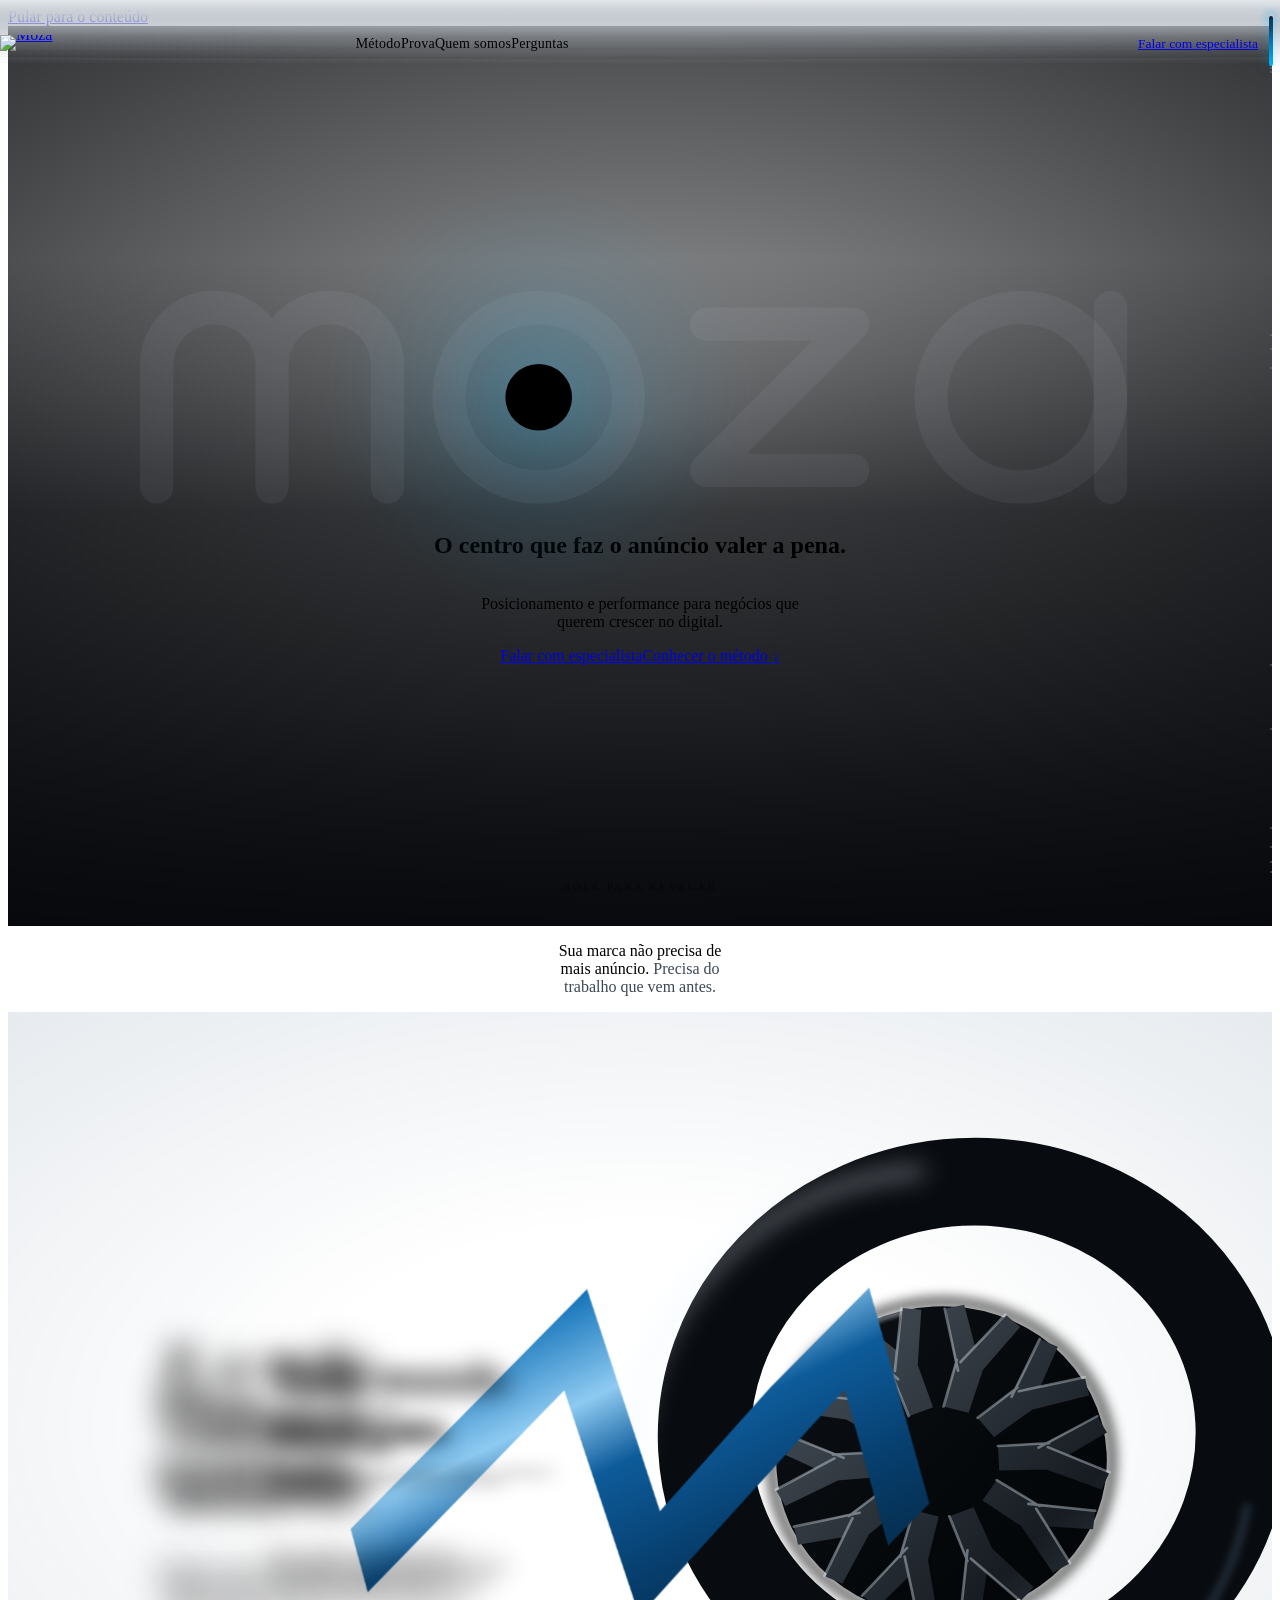
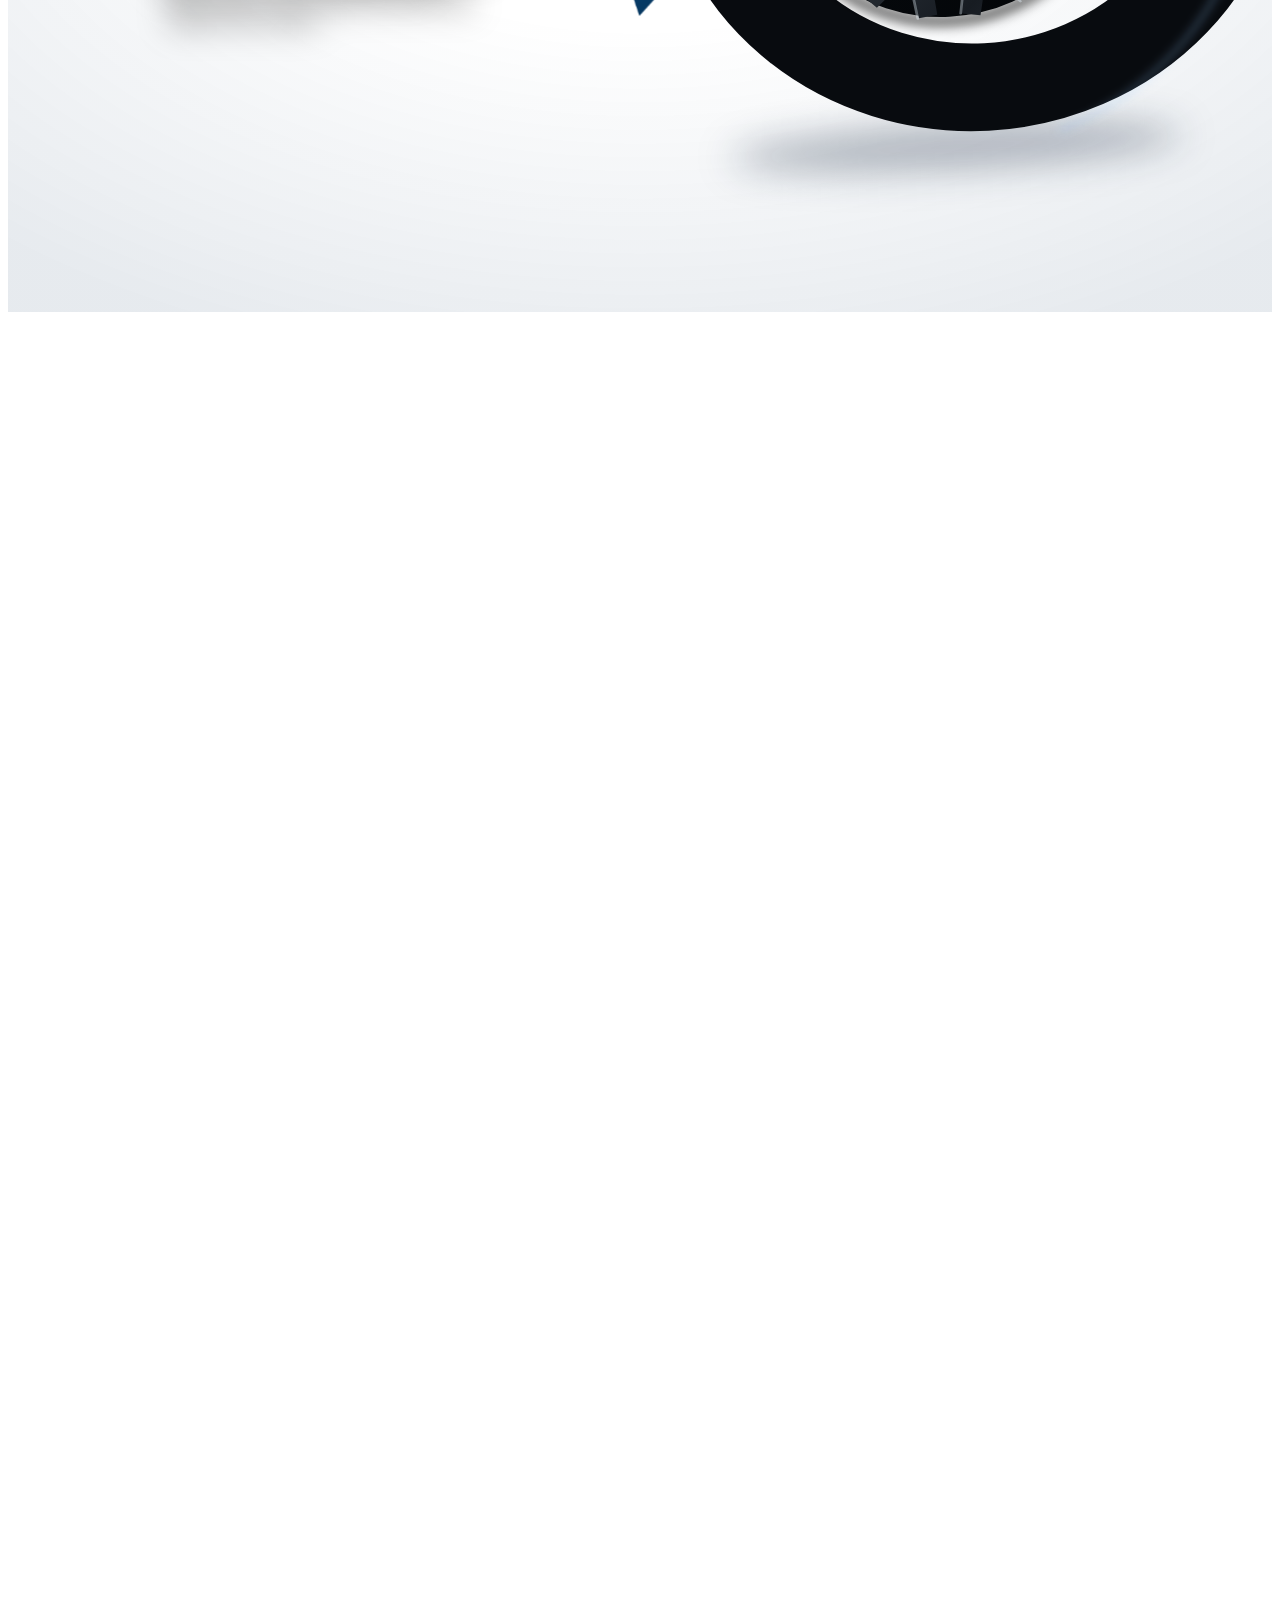
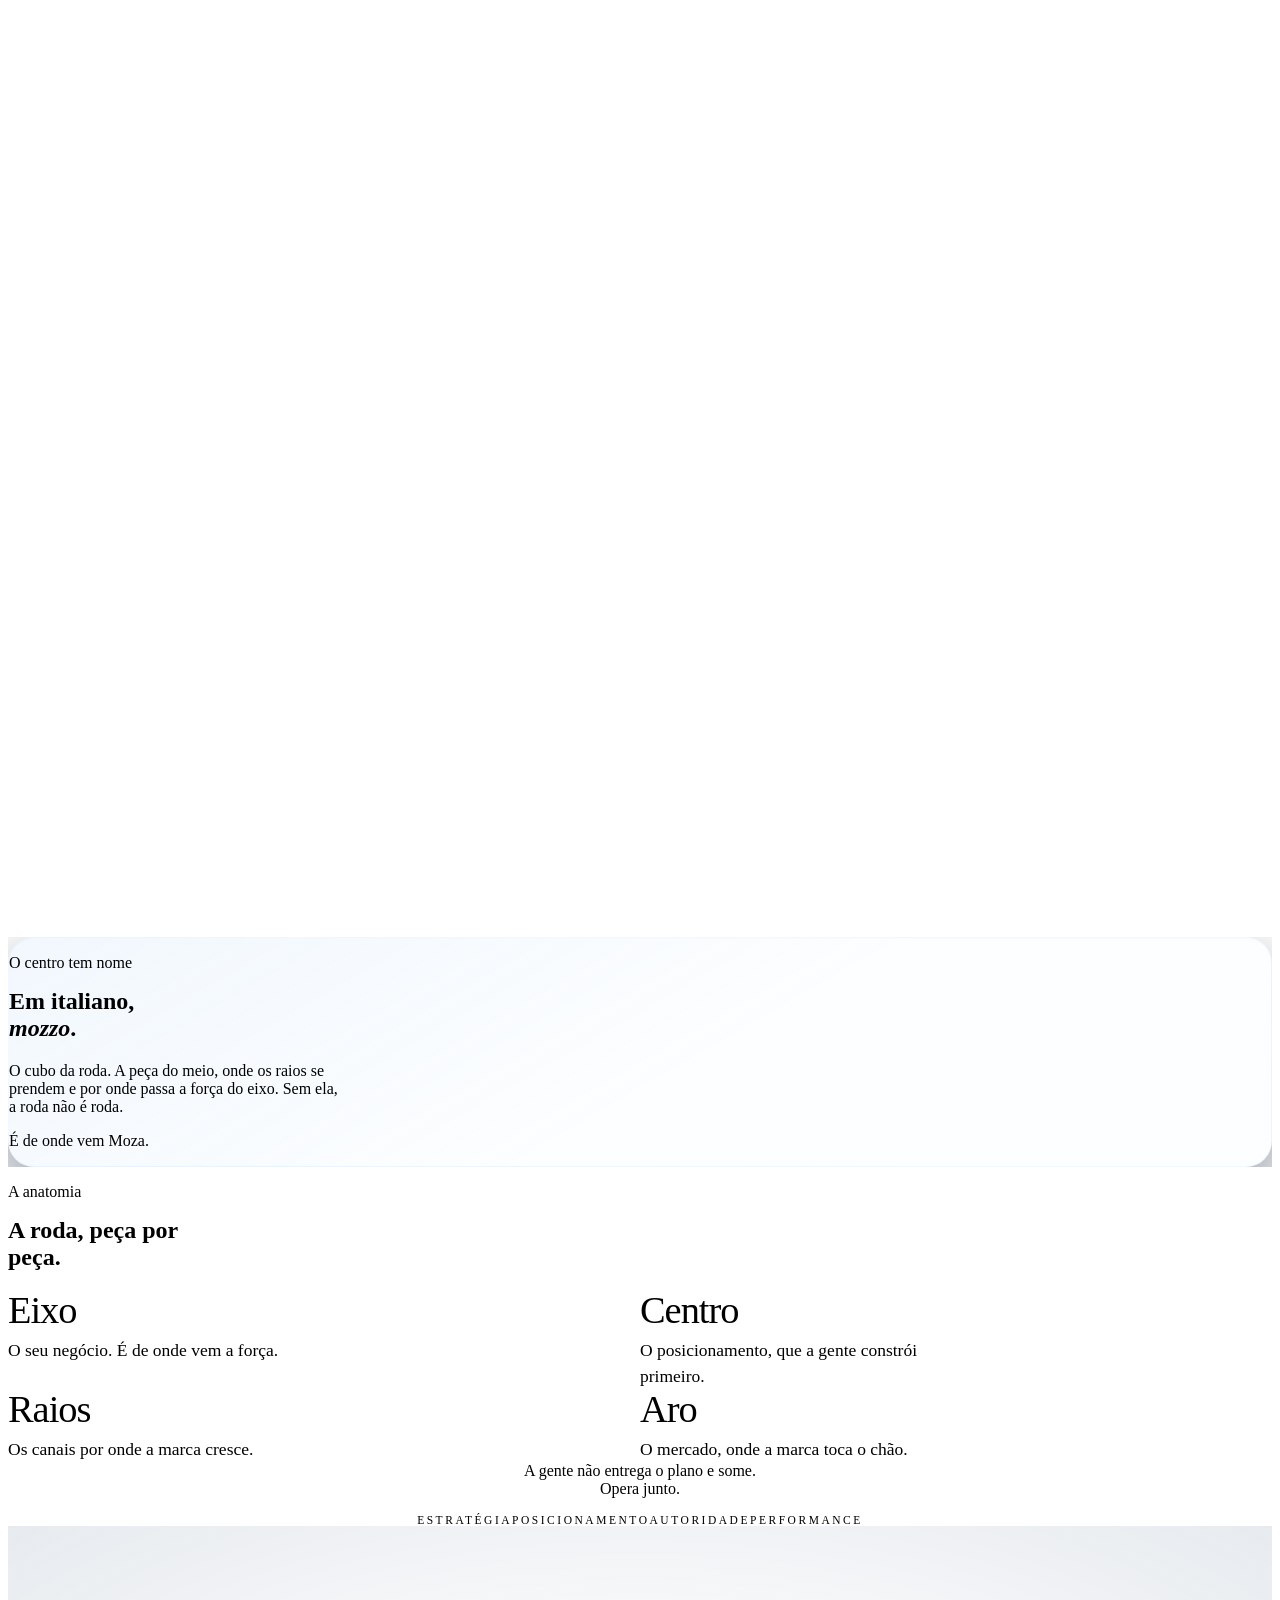
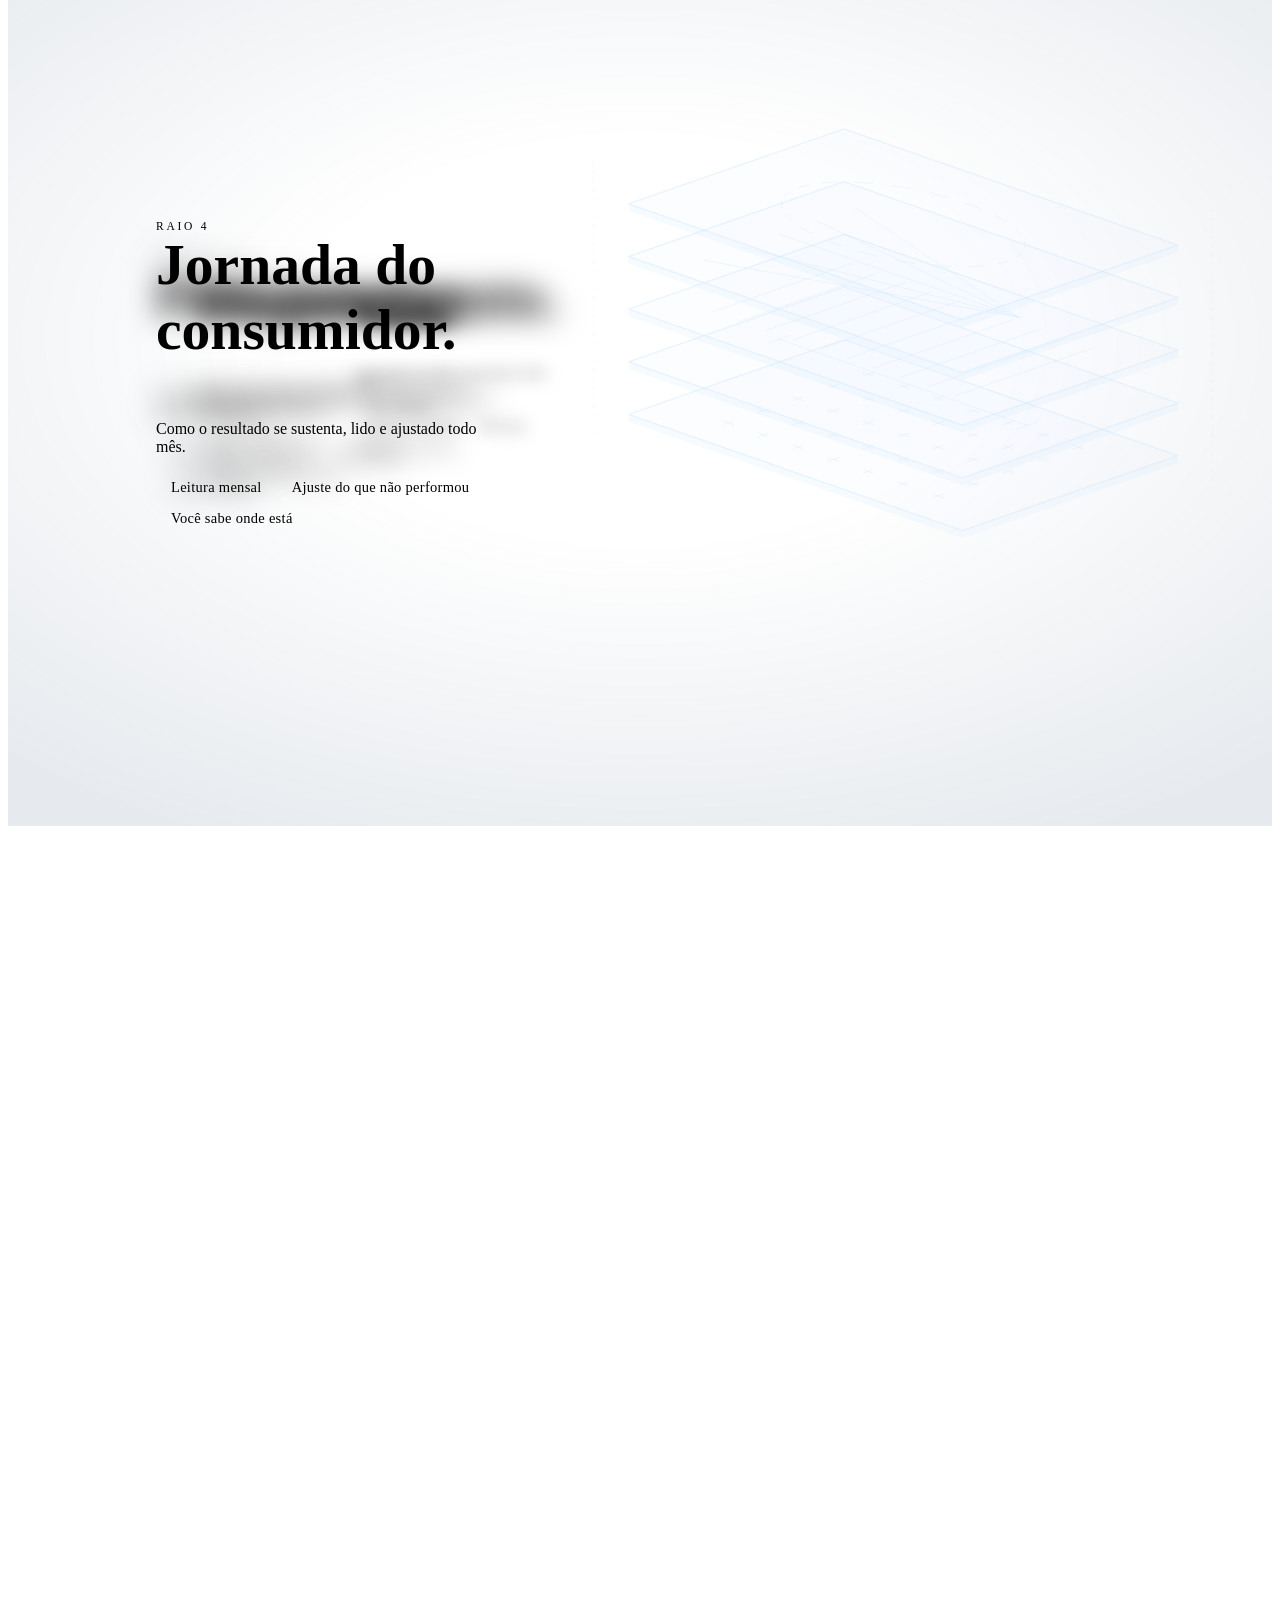
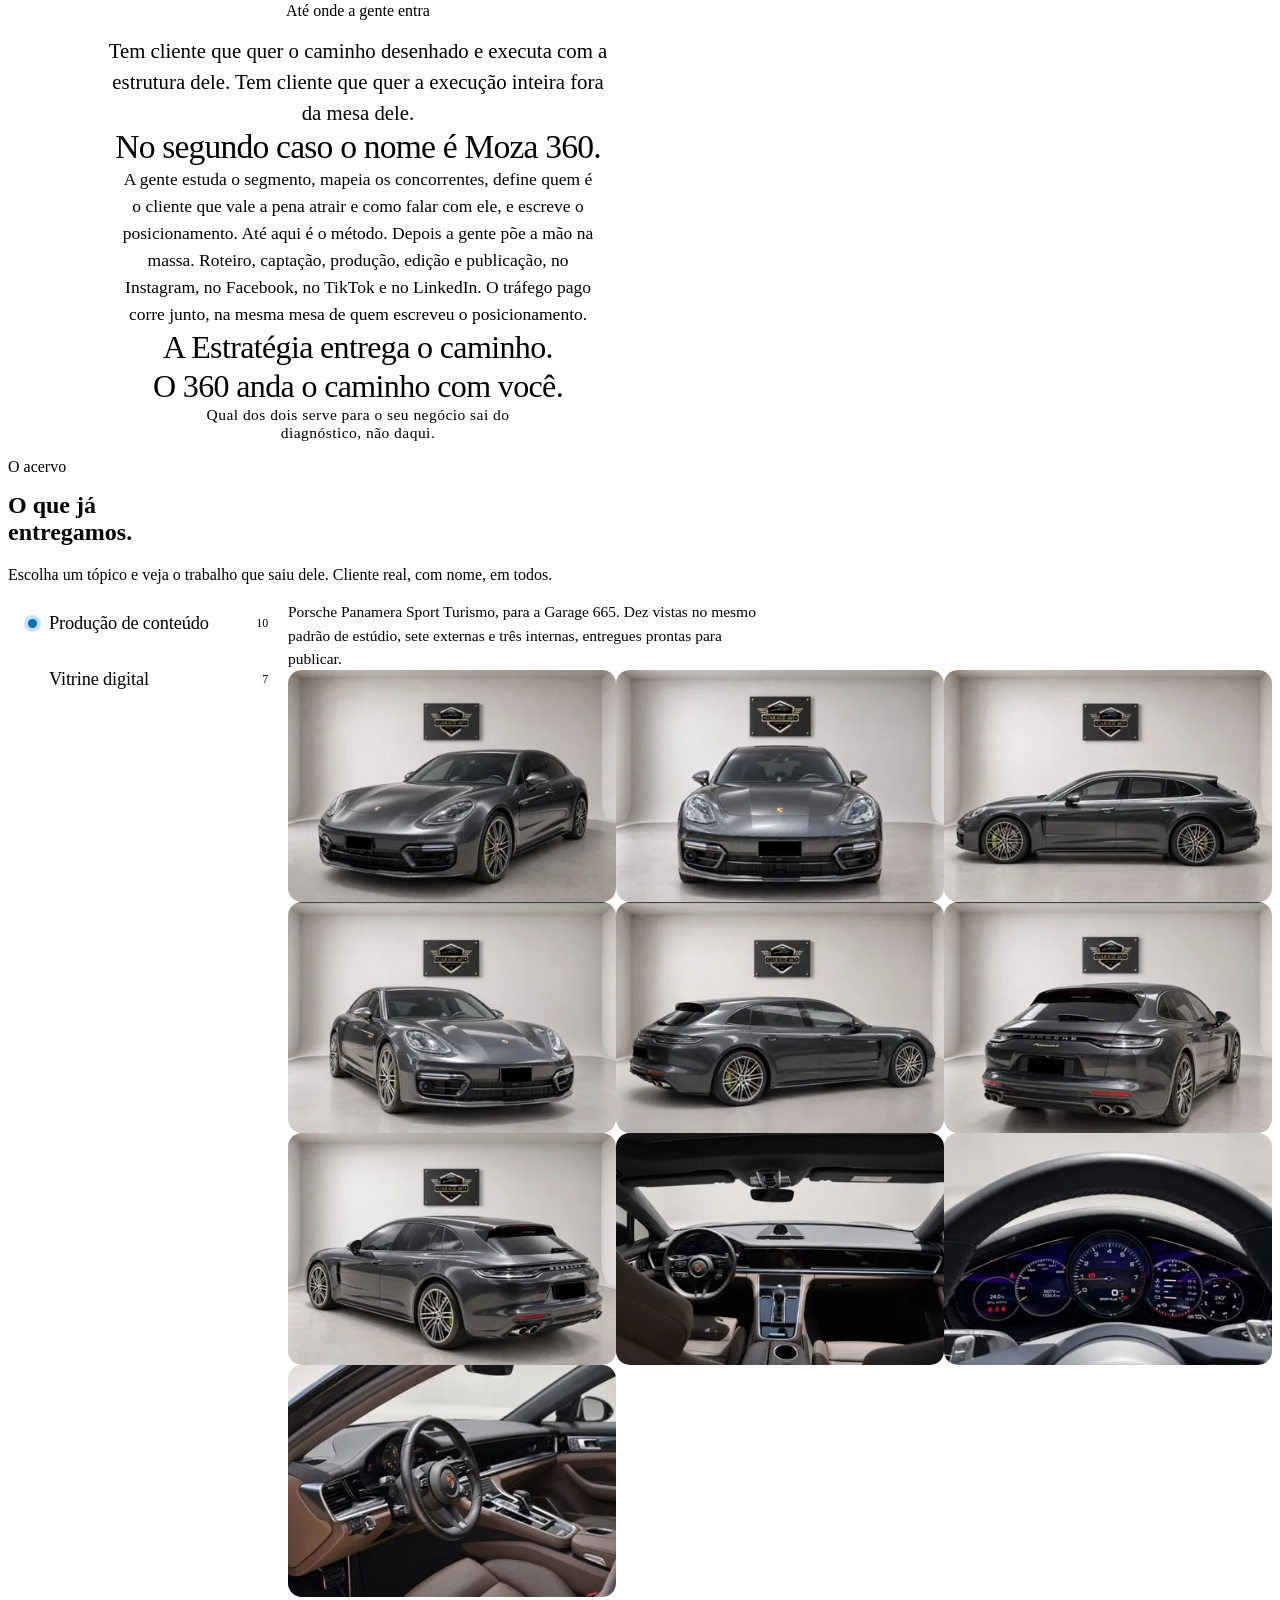
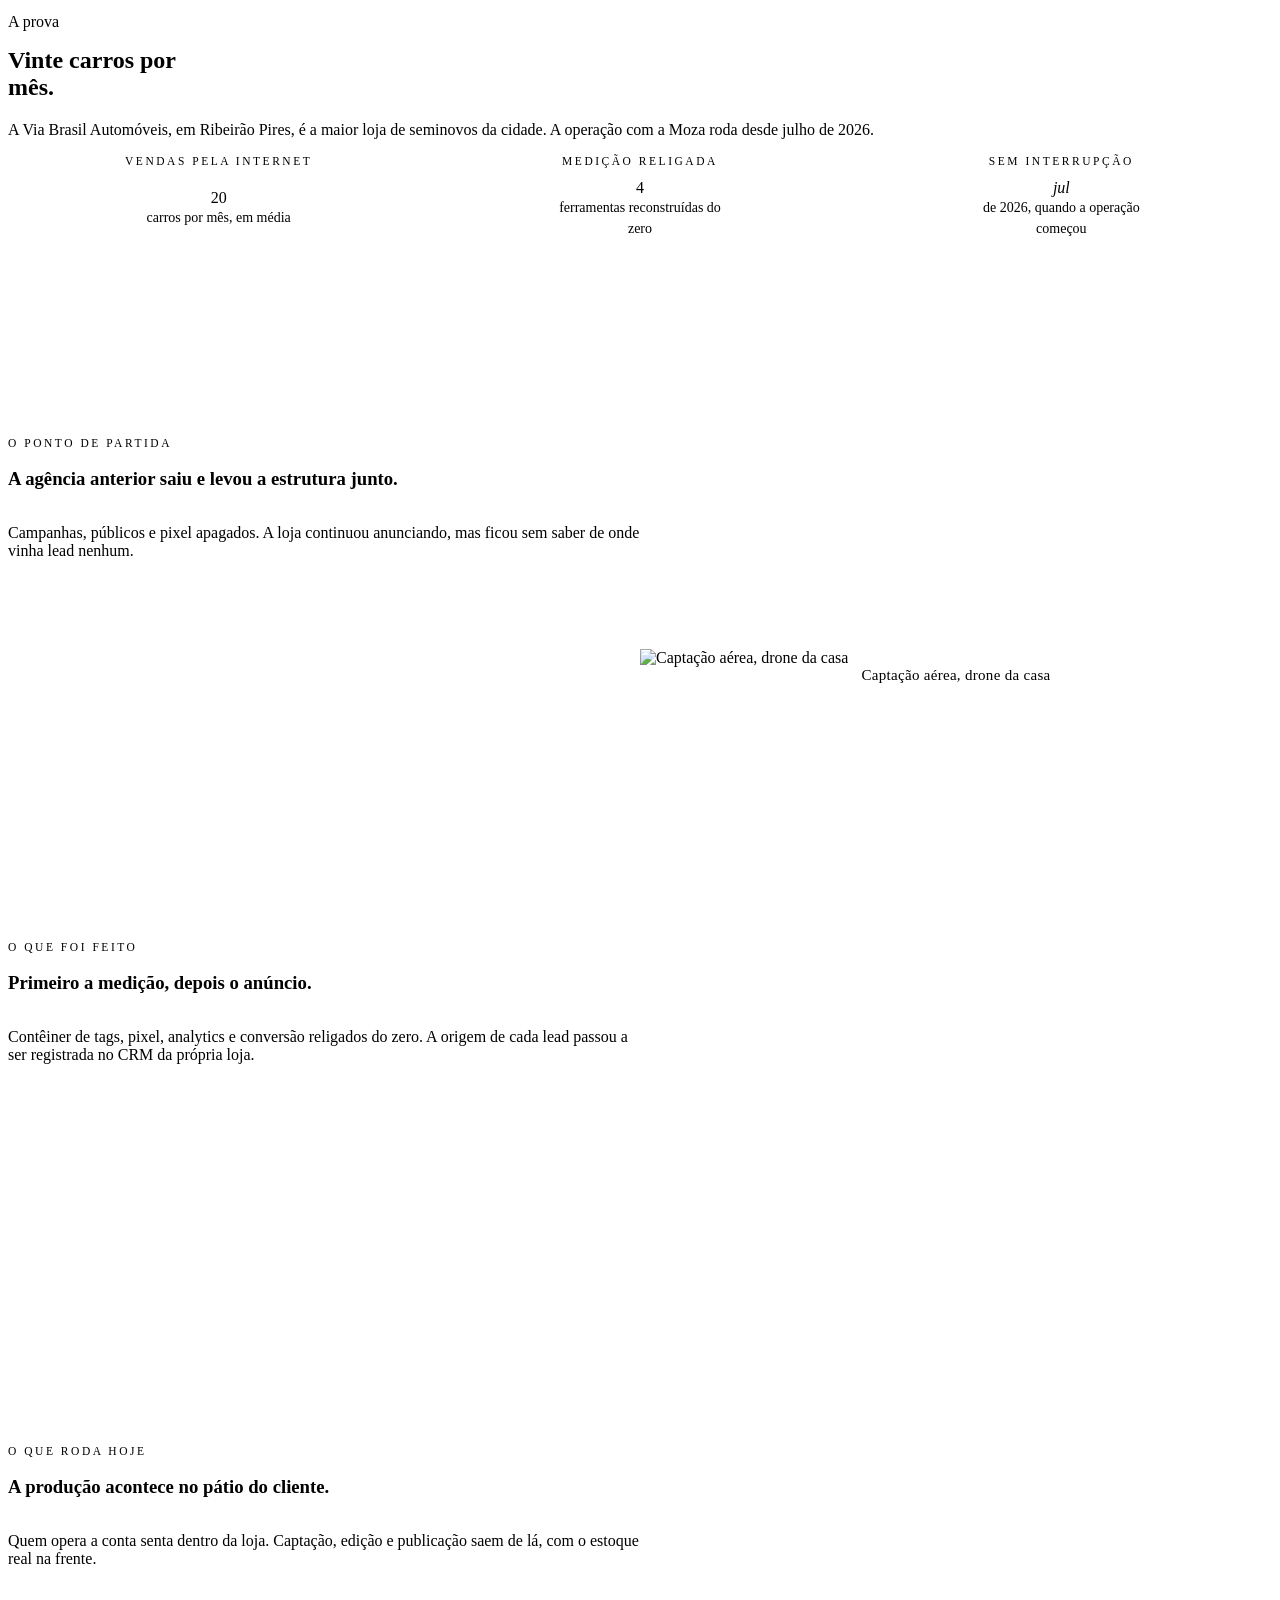
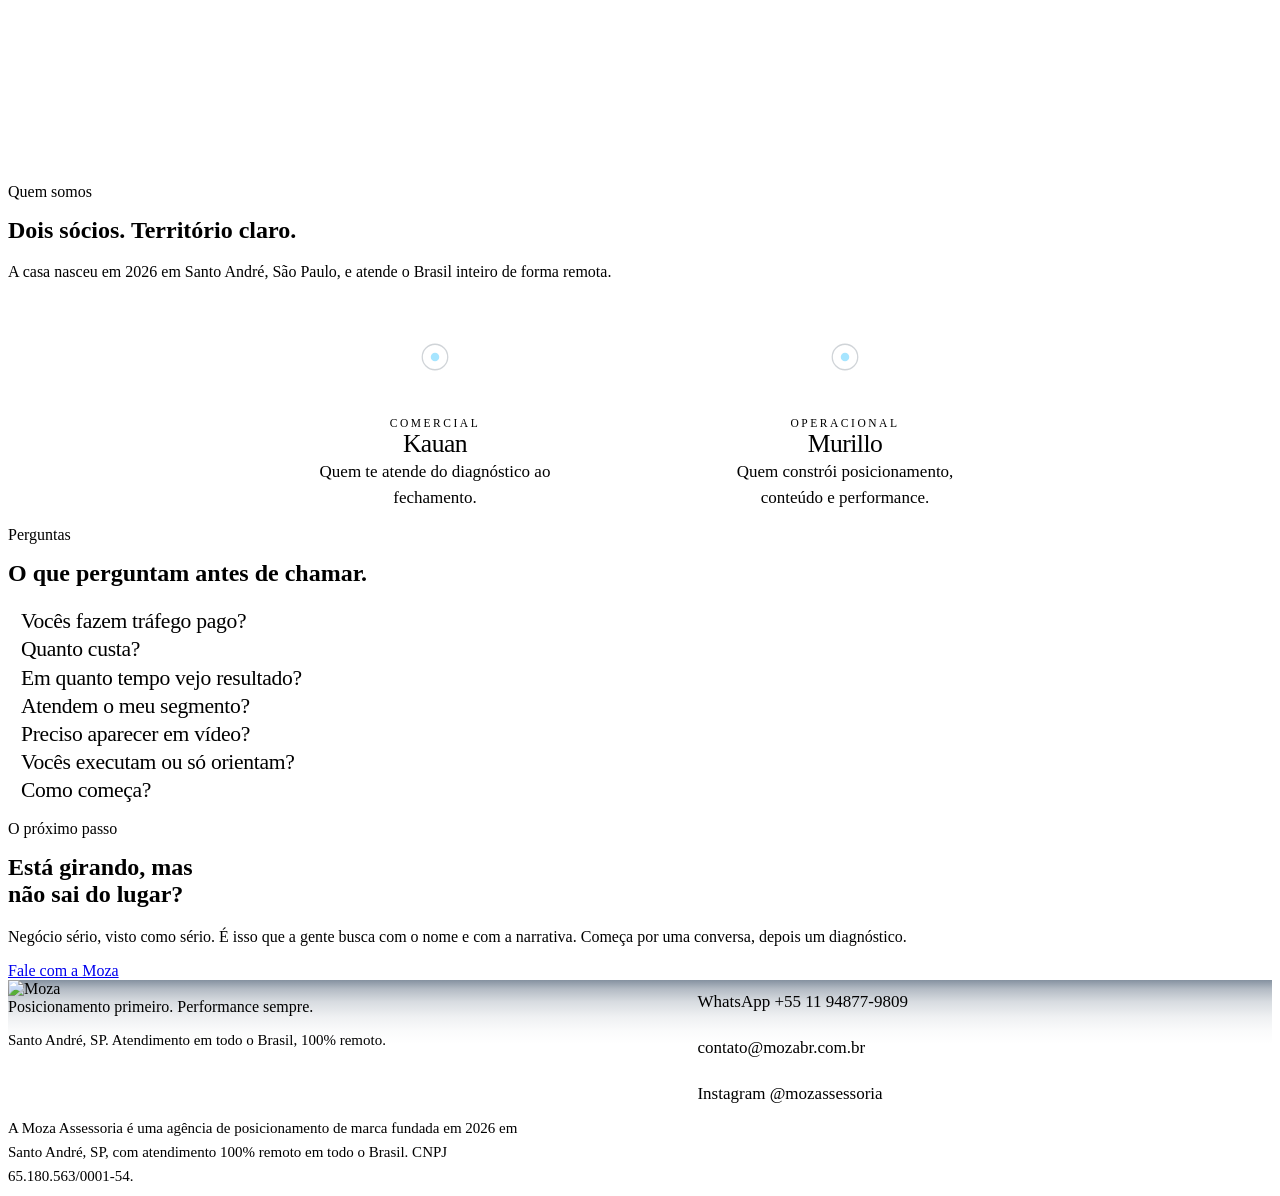
==== commit 863c35cd: "O acervo abre com produção de conteúdo, não com print de site O que a Moza mais faz é posicionamento" ====
--- a/public/index.html
+++ b/public/index.html
@@ -436,17 +436,80 @@
       <div class="centro entra">
         <p class="etiqueta">O acervo</p>
         <h2 class="tela" style="margin-top:var(--s3);max-width:15ch">O que já entregamos.</h2>
-        <p class="corpo corpo--g" style="margin-top:var(--s3)">Escolha um tópico e veja o trabalho
-        que saiu dele. Tudo aqui está no ar, em cliente real.</p>
+        <p class="corpo corpo--g" style="margin-top:var(--s3)">Escolha um tópico e veja o trabalho que
+        saiu dele. Cliente real, com nome, em todos.</p>
       </div>
       <div class="acervo entra">
         <ul class="acervo__lista" role="tablist" aria-label="Tópicos do acervo">
-        <li><button class="aba" role="tab" id="aba-0" aria-controls="grp-0" aria-selected="true" style="--tomAba:#0071AD"><i></i>Posicionamento<b>4</b></button></li>
-        <li><button class="aba" role="tab" id="aba-1" aria-controls="grp-1" aria-selected="false" style="--tomAba:#0096DC"><i></i>Autoridade<b>2</b></button></li>
-        <li><button class="aba" role="tab" id="aba-2" aria-controls="grp-2" aria-selected="false" style="--tomAba:#00B4FF"><i></i>Performance<b>1</b></button></li>
+        <li><button class="aba" role="tab" id="aba-0" aria-controls="grp-0" aria-selected="true" style="--tomAba:#0071AD"><i></i>Produção de conteúdo<b>10</b></button></li>
+        <li><button class="aba" role="tab" id="aba-1" aria-controls="grp-1" aria-selected="false" style="--tomAba:#0096DC"><i></i>Vitrine digital<b>7</b></button></li>
         </ul>
         <div class="acervo__painel">
-        <div class="acervo__grupo" role="tabpanel" id="grp-0" aria-labelledby="aba-0" style="--tomAba:#0071AD" data-vivo>
+        <div class="acervo__grupo acervo__grupo--serie" role="tabpanel" id="grp-0" aria-labelledby="aba-0" style="--tomAba:#0071AD" data-vivo>
+          <p class="acervo__nota">Porsche Panamera Sport Turismo, para a Garage 665. Dez vistas no
+          mesmo padrão de estúdio, sete externas e três internas, entregues prontas para publicar.</p>
+          <figure class="obraCard obraCard--vista">
+            <picture>
+              <source type="image/webp" srcset="assets/img/serie/g665-01-400.webp 400w, assets/img/serie/g665-01-640.webp 640w" sizes="(min-width:900px) 22vw, 44vw">
+              <img src="assets/img/serie/g665-01-400.jpg" srcset="assets/img/serie/g665-01-400.jpg 400w, assets/img/serie/g665-01-640.jpg 640w" sizes="(min-width:900px) 22vw, 44vw" width="640" height="452" loading="lazy" decoding="async" alt="Dianteira 3/4 do Porsche Panamera Sport Turismo no estúdio da Garage 665">
+            </picture>
+          </figure>
+          <figure class="obraCard obraCard--vista">
+            <picture>
+              <source type="image/webp" srcset="assets/img/serie/g665-02-400.webp 400w, assets/img/serie/g665-02-640.webp 640w" sizes="(min-width:900px) 22vw, 44vw">
+              <img src="assets/img/serie/g665-02-400.jpg" srcset="assets/img/serie/g665-02-400.jpg 400w, assets/img/serie/g665-02-640.jpg 640w" sizes="(min-width:900px) 22vw, 44vw" width="640" height="452" loading="lazy" decoding="async" alt="Frontal do Porsche Panamera Sport Turismo no estúdio da Garage 665">
+            </picture>
+          </figure>
+          <figure class="obraCard obraCard--vista">
+            <picture>
+              <source type="image/webp" srcset="assets/img/serie/g665-03-400.webp 400w, assets/img/serie/g665-03-640.webp 640w" sizes="(min-width:900px) 22vw, 44vw">
+              <img src="assets/img/serie/g665-03-400.jpg" srcset="assets/img/serie/g665-03-400.jpg 400w, assets/img/serie/g665-03-640.jpg 640w" sizes="(min-width:900px) 22vw, 44vw" width="640" height="452" loading="lazy" decoding="async" alt="Perfil do Porsche Panamera Sport Turismo no estúdio da Garage 665">
+            </picture>
+          </figure>
+          <figure class="obraCard obraCard--vista">
+            <picture>
+              <source type="image/webp" srcset="assets/img/serie/g665-04-400.webp 400w, assets/img/serie/g665-04-640.webp 640w" sizes="(min-width:900px) 22vw, 44vw">
+              <img src="assets/img/serie/g665-04-400.jpg" srcset="assets/img/serie/g665-04-400.jpg 400w, assets/img/serie/g665-04-640.jpg 640w" sizes="(min-width:900px) 22vw, 44vw" width="640" height="452" loading="lazy" decoding="async" alt="Dianteira 3/4, lado oposto do Porsche Panamera Sport Turismo no estúdio da Garage 665">
+            </picture>
+          </figure>
+          <figure class="obraCard obraCard--vista">
+            <picture>
+              <source type="image/webp" srcset="assets/img/serie/g665-05-400.webp 400w, assets/img/serie/g665-05-640.webp 640w" sizes="(min-width:900px) 22vw, 44vw">
+              <img src="assets/img/serie/g665-05-400.jpg" srcset="assets/img/serie/g665-05-400.jpg 400w, assets/img/serie/g665-05-640.jpg 640w" sizes="(min-width:900px) 22vw, 44vw" width="640" height="452" loading="lazy" decoding="async" alt="Traseira 3/4 do Porsche Panamera Sport Turismo no estúdio da Garage 665">
+            </picture>
+          </figure>
+          <figure class="obraCard obraCard--vista">
+            <picture>
+              <source type="image/webp" srcset="assets/img/serie/g665-06-400.webp 400w, assets/img/serie/g665-06-640.webp 640w" sizes="(min-width:900px) 22vw, 44vw">
+              <img src="assets/img/serie/g665-06-400.jpg" srcset="assets/img/serie/g665-06-400.jpg 400w, assets/img/serie/g665-06-640.jpg 640w" sizes="(min-width:900px) 22vw, 44vw" width="640" height="452" loading="lazy" decoding="async" alt="Traseira do Porsche Panamera Sport Turismo no estúdio da Garage 665">
+            </picture>
+          </figure>
+          <figure class="obraCard obraCard--vista">
+            <picture>
+              <source type="image/webp" srcset="assets/img/serie/g665-07-400.webp 400w, assets/img/serie/g665-07-640.webp 640w" sizes="(min-width:900px) 22vw, 44vw">
+              <img src="assets/img/serie/g665-07-400.jpg" srcset="assets/img/serie/g665-07-400.jpg 400w, assets/img/serie/g665-07-640.jpg 640w" sizes="(min-width:900px) 22vw, 44vw" width="640" height="452" loading="lazy" decoding="async" alt="Perfil traseiro do Porsche Panamera Sport Turismo no estúdio da Garage 665">
+            </picture>
+          </figure>
+          <figure class="obraCard obraCard--vista">
+            <picture>
+              <source type="image/webp" srcset="assets/img/serie/g665-08-400.webp 400w, assets/img/serie/g665-08-640.webp 640w" sizes="(min-width:900px) 22vw, 44vw">
+              <img src="assets/img/serie/g665-08-400.jpg" srcset="assets/img/serie/g665-08-400.jpg 400w, assets/img/serie/g665-08-640.jpg 640w" sizes="(min-width:900px) 22vw, 44vw" width="640" height="452" loading="lazy" decoding="async" alt="Painel e console do Porsche Panamera Sport Turismo no estúdio da Garage 665">
+            </picture>
+          </figure>
+          <figure class="obraCard obraCard--vista">
+            <picture>
+              <source type="image/webp" srcset="assets/img/serie/g665-09-400.webp 400w, assets/img/serie/g665-09-640.webp 640w" sizes="(min-width:900px) 22vw, 44vw">
+              <img src="assets/img/serie/g665-09-400.jpg" srcset="assets/img/serie/g665-09-400.jpg 400w, assets/img/serie/g665-09-640.jpg 640w" sizes="(min-width:900px) 22vw, 44vw" width="640" height="452" loading="lazy" decoding="async" alt="Instrumentos do Porsche Panamera Sport Turismo no estúdio da Garage 665">
+            </picture>
+          </figure>
+          <figure class="obraCard obraCard--vista">
+            <picture>
+              <source type="image/webp" srcset="assets/img/serie/g665-10-400.webp 400w, assets/img/serie/g665-10-640.webp 640w" sizes="(min-width:900px) 22vw, 44vw">
+              <img src="assets/img/serie/g665-10-400.jpg" srcset="assets/img/serie/g665-10-400.jpg 400w, assets/img/serie/g665-10-640.jpg 640w" sizes="(min-width:900px) 22vw, 44vw" width="640" height="452" loading="lazy" decoding="async" alt="Interior, lado do motorista do Porsche Panamera Sport Turismo no estúdio da Garage 665">
+            </picture>
+          </figure>
+        </div>
+        <div class="acervo__grupo" role="tabpanel" id="grp-1" aria-labelledby="aba-1" style="--tomAba:#0096DC">
           <figure class="obraCard">
             <picture>
               <p class="obraCard__tag">Vitrine</p>
@@ -479,8 +542,6 @@
             </picture>
             <figcaption><p class="obraCard__nome">Disk Água Araújo</p><p class="obraCard__linha">Distribuidora. Pedido em um toque.</p></figcaption>
           </figure>
-        </div>
-        <div class="acervo__grupo" role="tabpanel" id="grp-1" aria-labelledby="aba-1" style="--tomAba:#0096DC">
           <figure class="obraCard">
             <picture>
               <p class="obraCard__tag">Produção</p>
@@ -497,8 +558,6 @@
             </picture>
             <figcaption><p class="obraCard__nome">Dentro da loja</p><p class="obraCard__linha">Quem opera a conta senta no pátio do cliente.</p></figcaption>
           </figure>
-        </div>
-        <div class="acervo__grupo" role="tabpanel" id="grp-2" aria-labelledby="aba-2" style="--tomAba:#00B4FF">
           <figure class="obraCard">
             <picture>
               <p class="obraCard__tag">Tráfego</p>
--- a/public/assets/css/site.css
+++ b/public/assets/css/site.css
@@ -513,6 +513,16 @@
 .obraCard figcaption{display:grid;gap:3px}
 .obraCard__nome{margin:0;font-family:var(--f-display);font-size:16.5px;color:var(--claro)}
 .obraCard__linha{margin:0;font-size:15px;line-height:1.45;color:var(--mudo)}
+/* A série é um trabalho só, em dez vistas. Ela pede grade mais apertada e
+   cartão sem legenda: nome e linha embaixo de cada foto repetiriam dez vezes
+   a mesma informação. A nota em cima diz o que é, uma vez. */
+.acervo__grupo--serie{grid-column:1/-1}
+.acervo__nota{grid-column:1/-1;margin:0 0 var(--s2);max-width:62ch;
+  font-size:15.5px;line-height:1.5;color:var(--mudo)}
+@media (min-width:640px){.acervo__grupo--serie[data-vivo]{grid-template-columns:repeat(3,1fr)}}
+.obraCard--vista{gap:0}
+.obraCard--vista img{aspect-ratio:640/452;object-position:50% 50%}
+
 .obraCard__tag{position:absolute;left:12px;top:12px;z-index:2;margin:0;
   font-family:var(--f-display);font-size:10.5px;letter-spacing:.14em;text-transform:uppercase;
   padding:5px 11px;border-radius:999px;color:#fff;
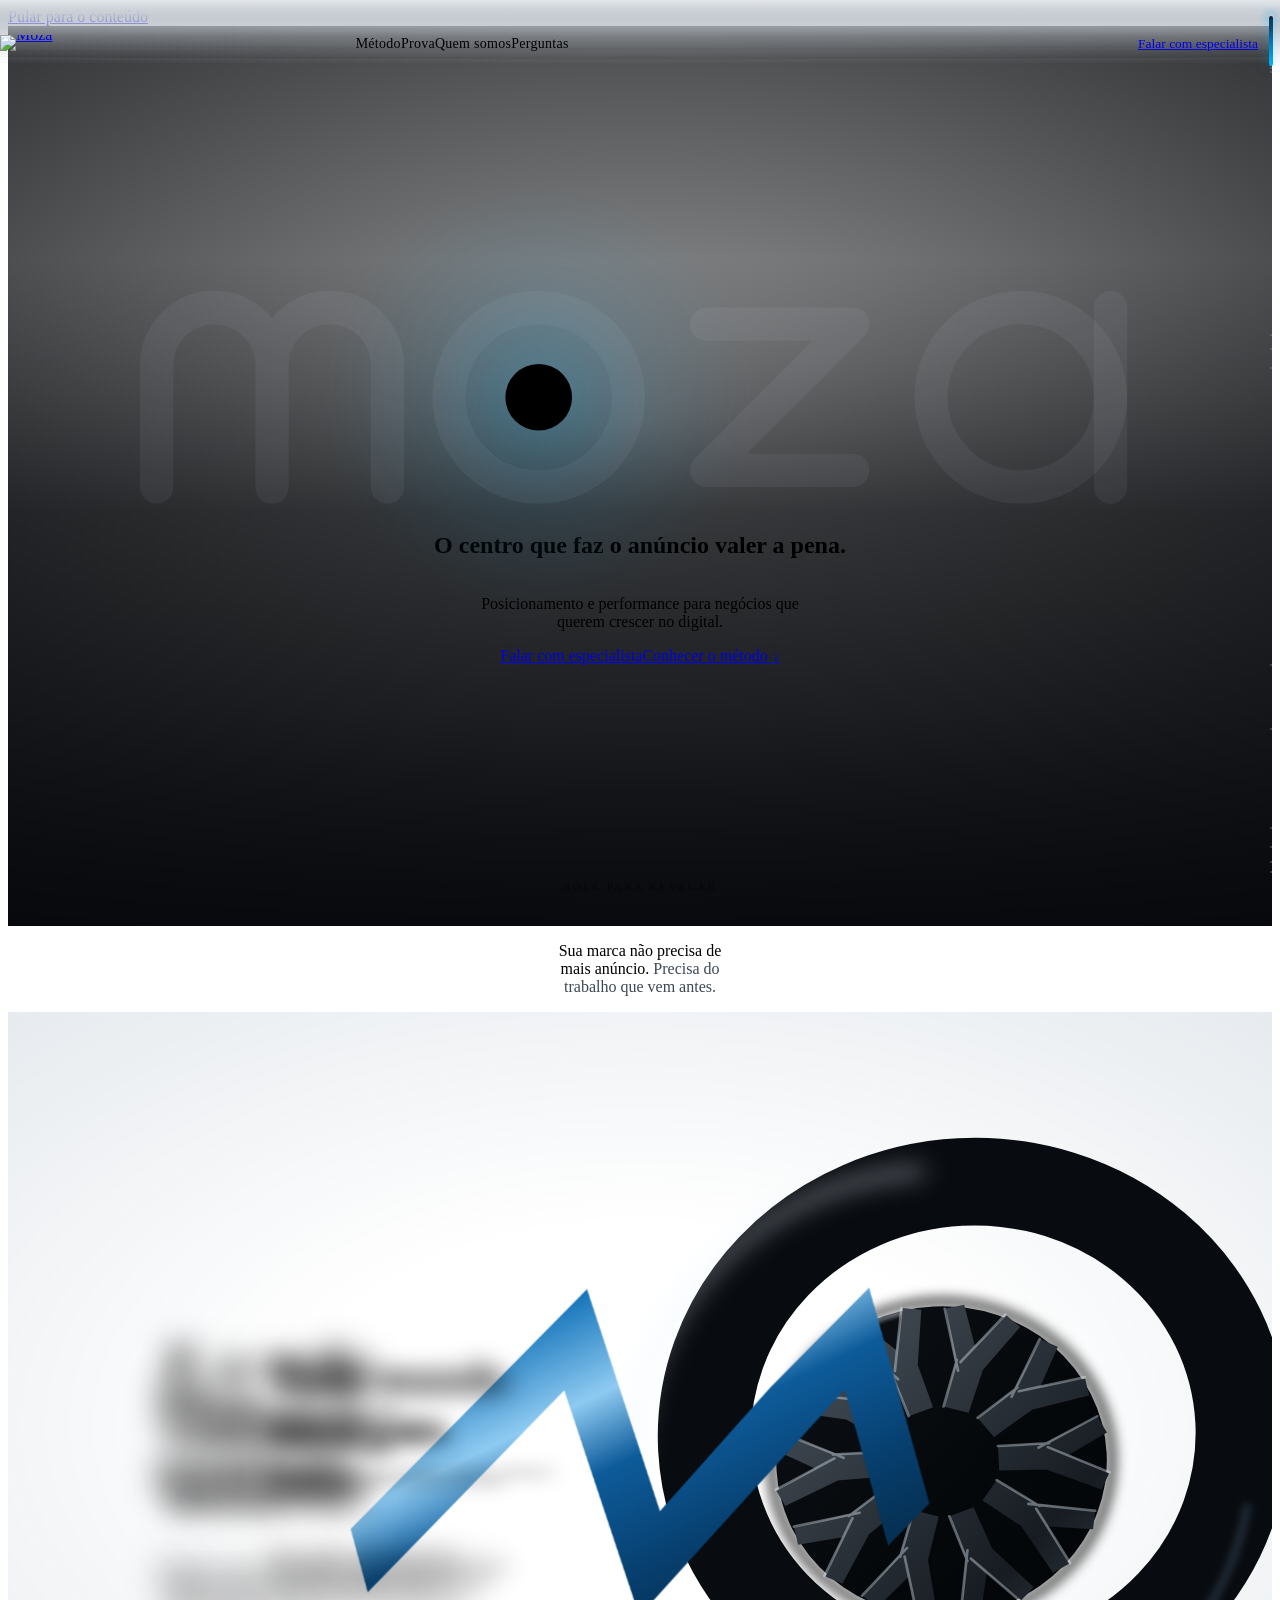
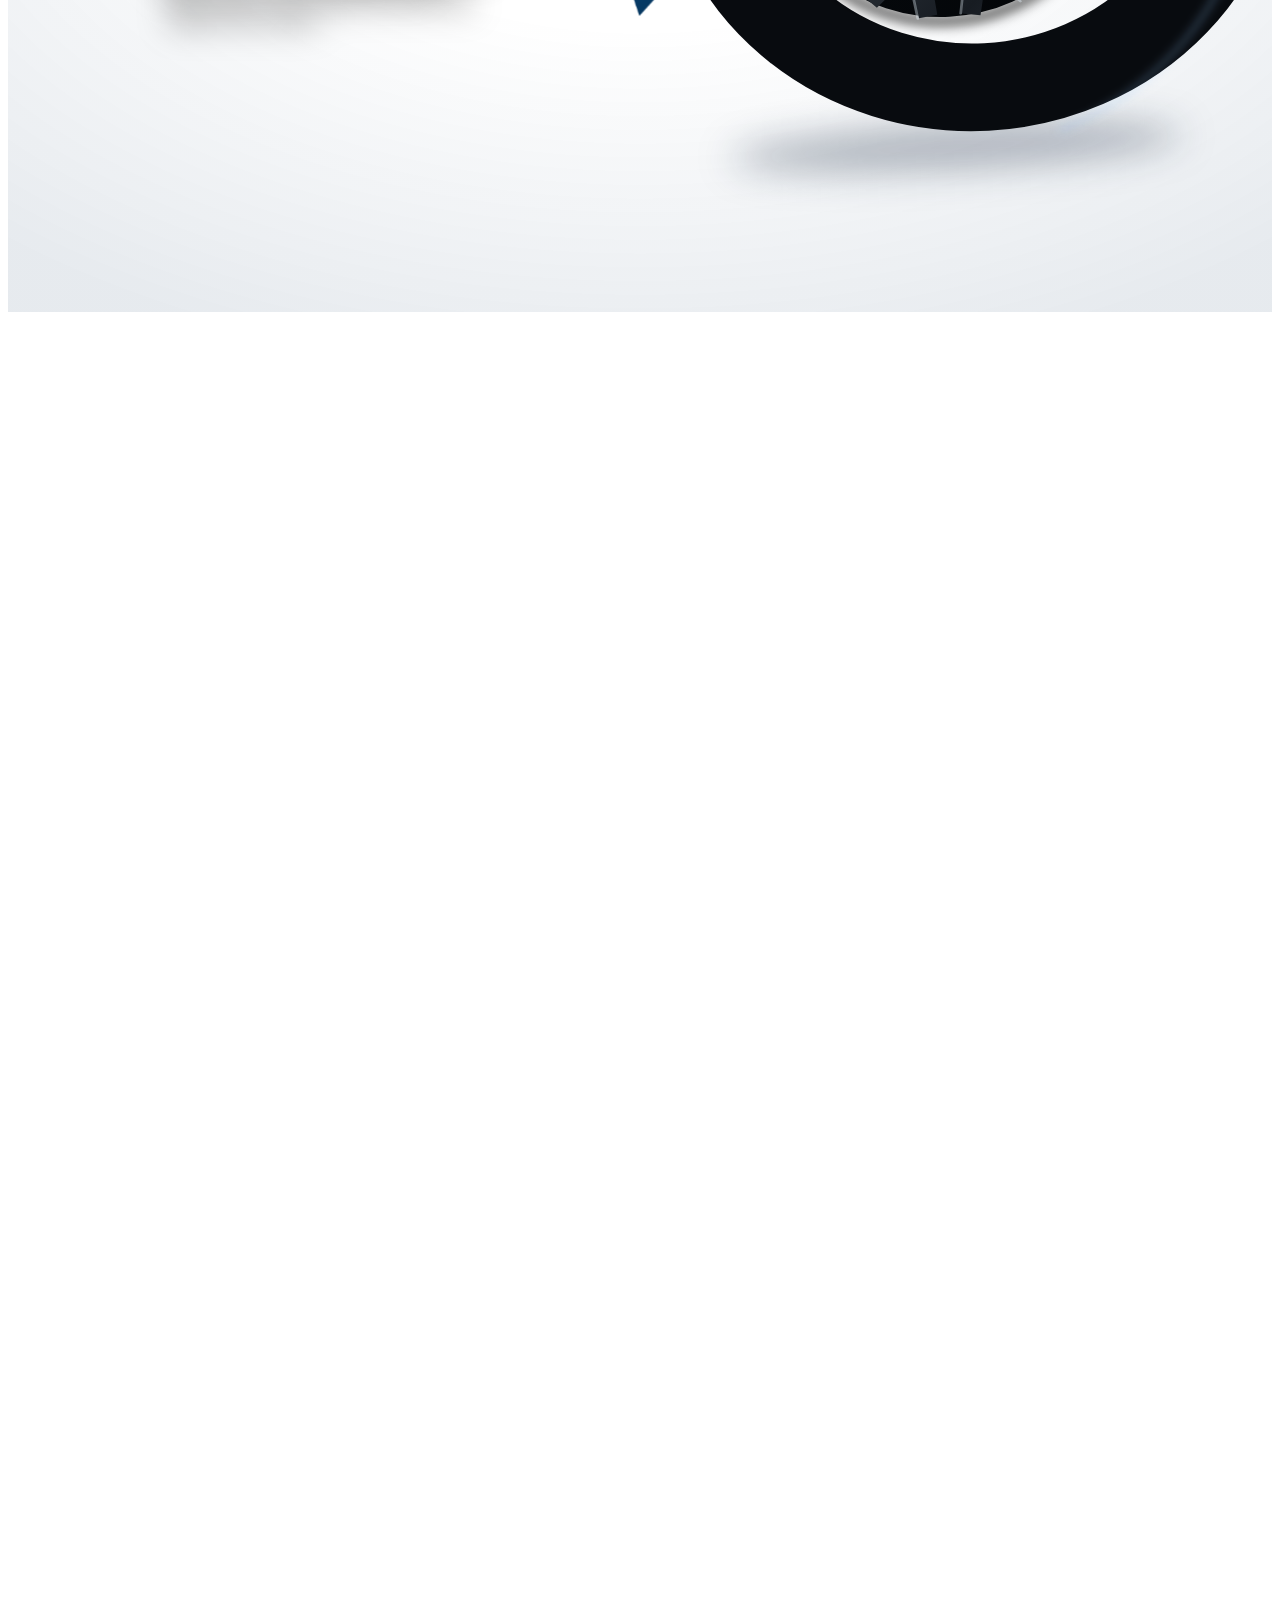
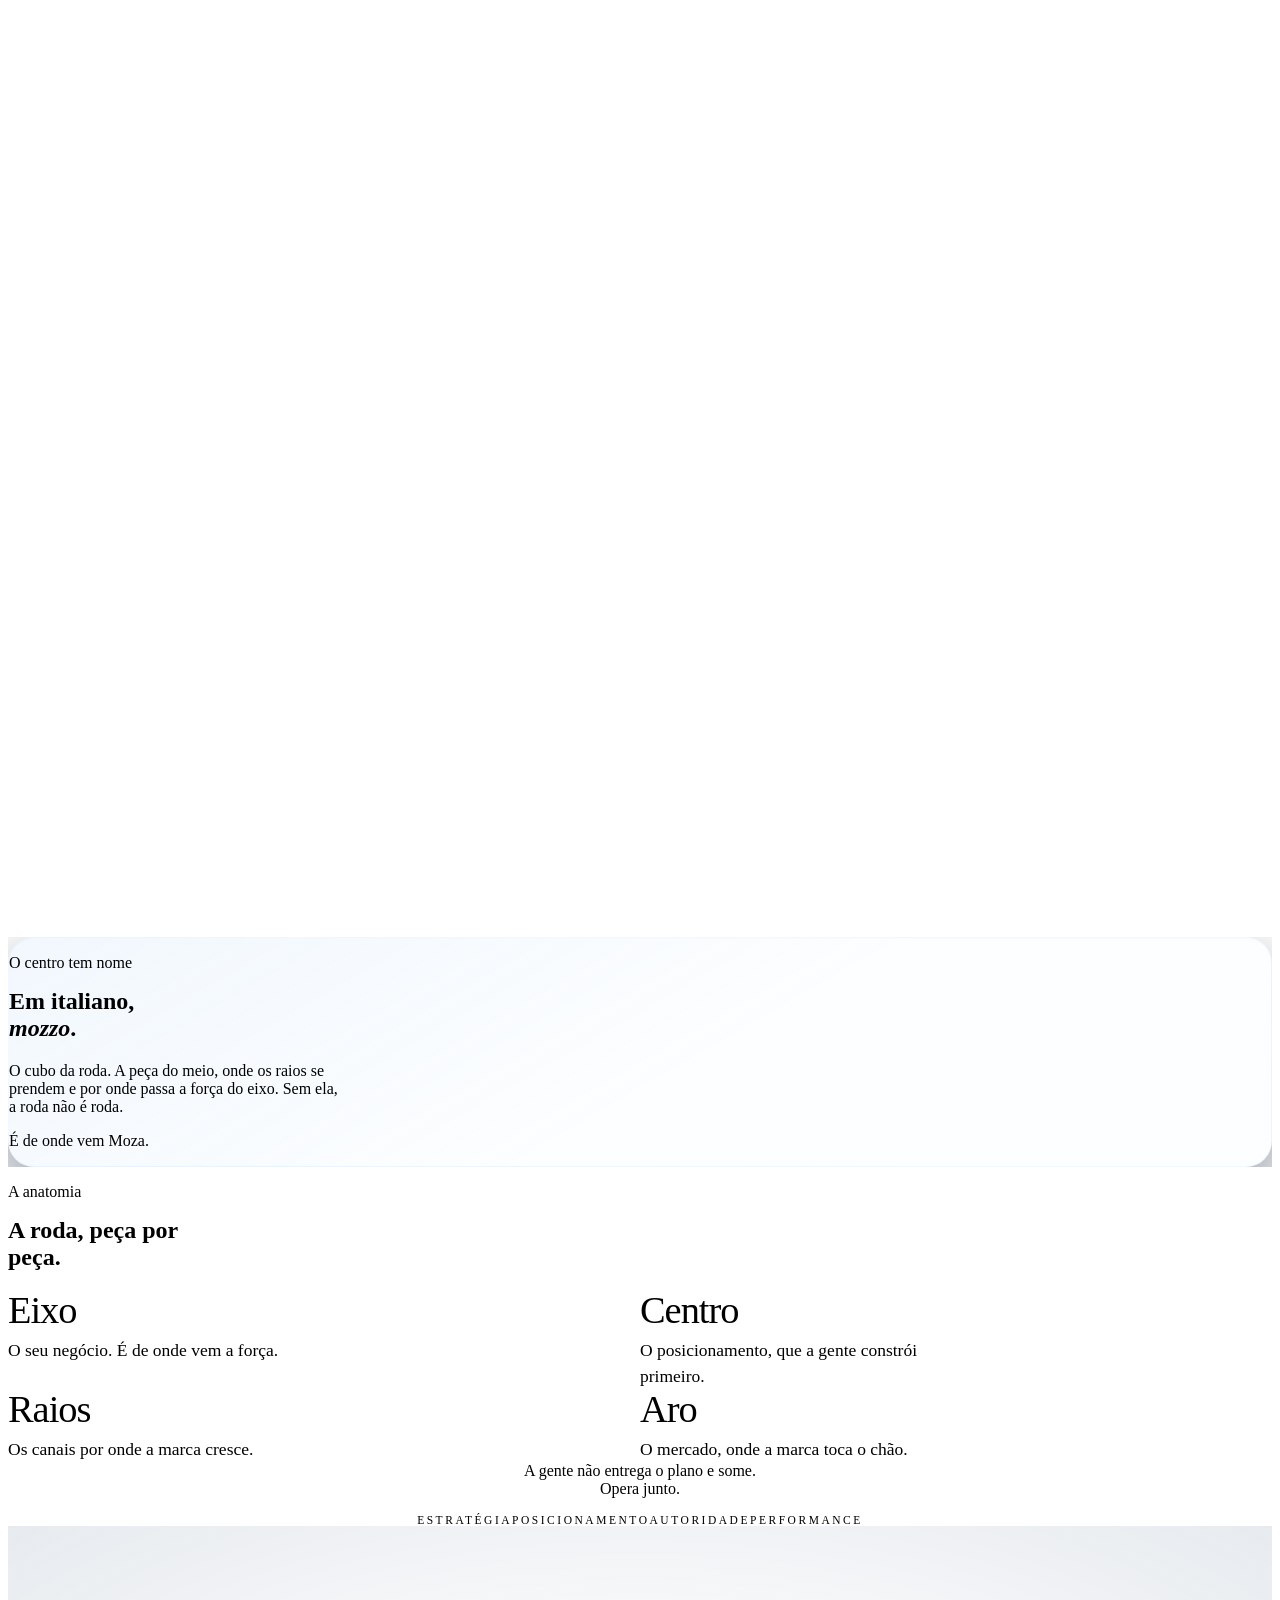
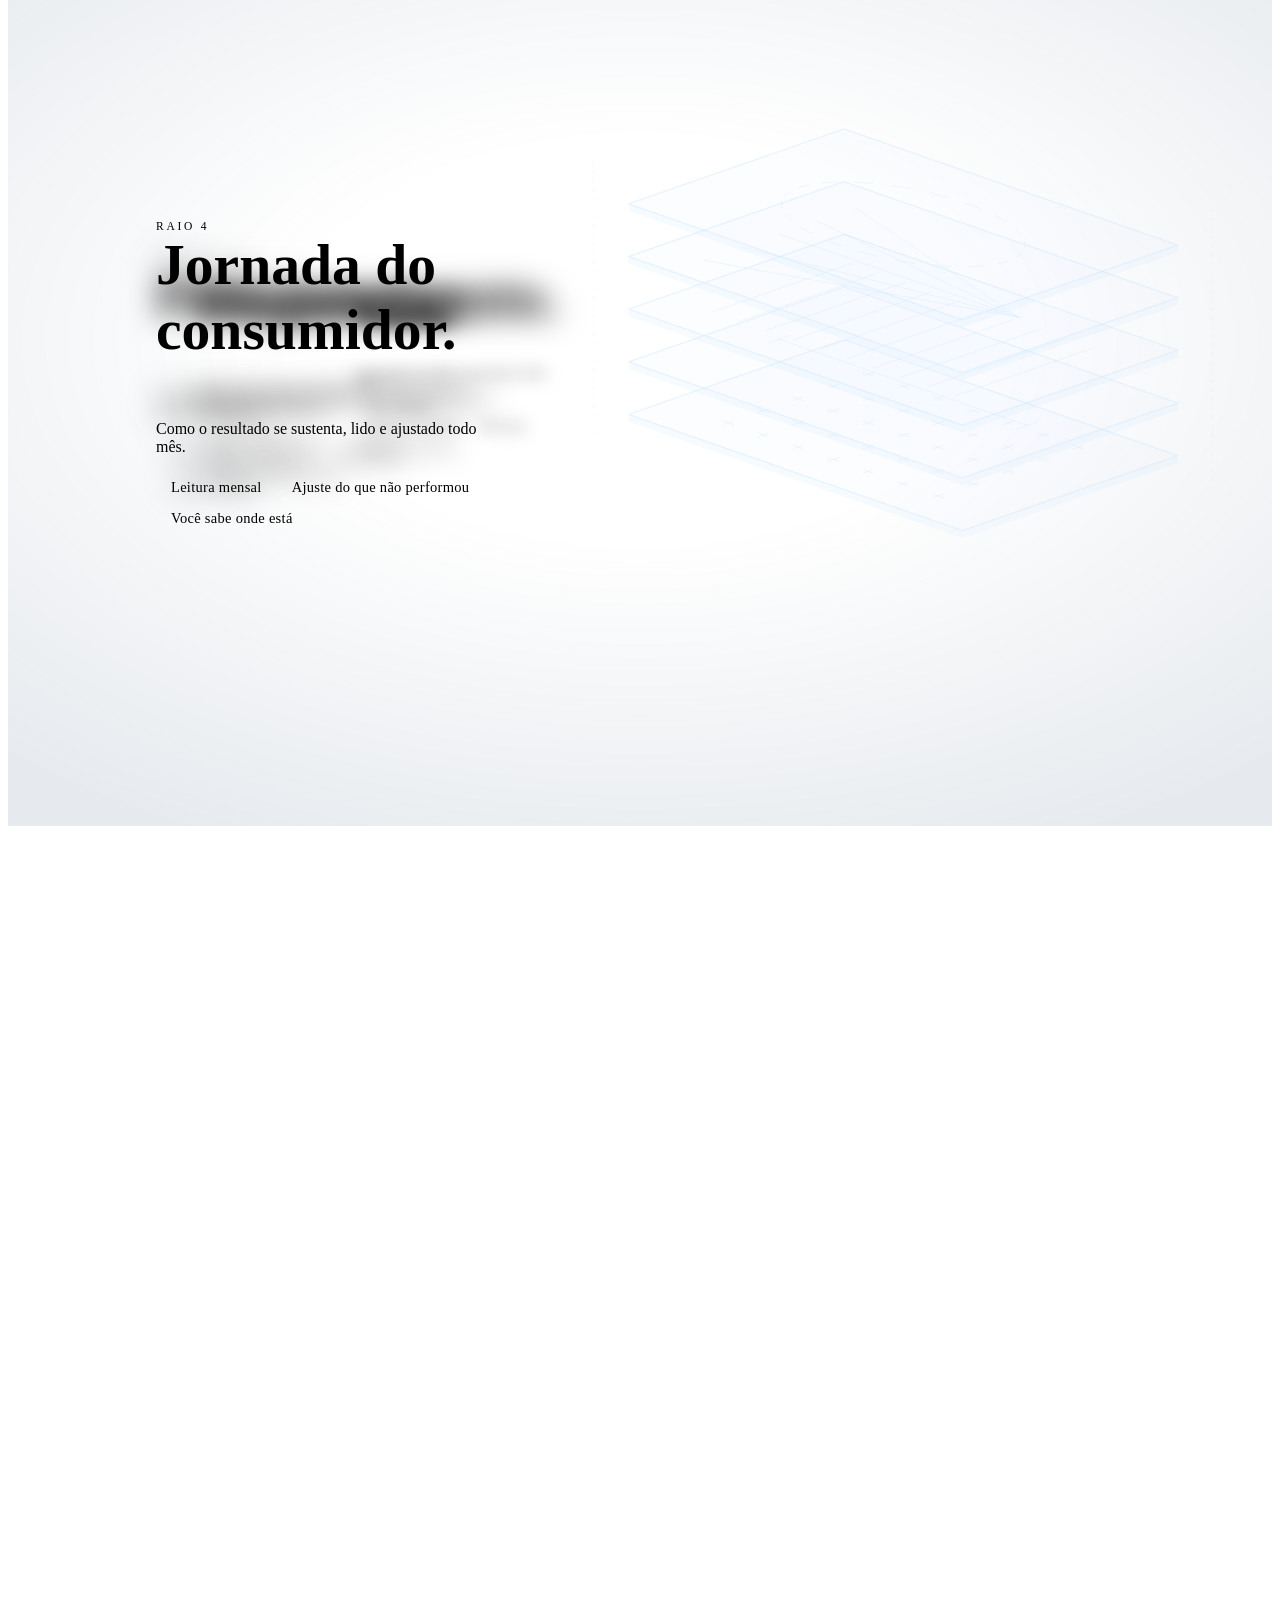
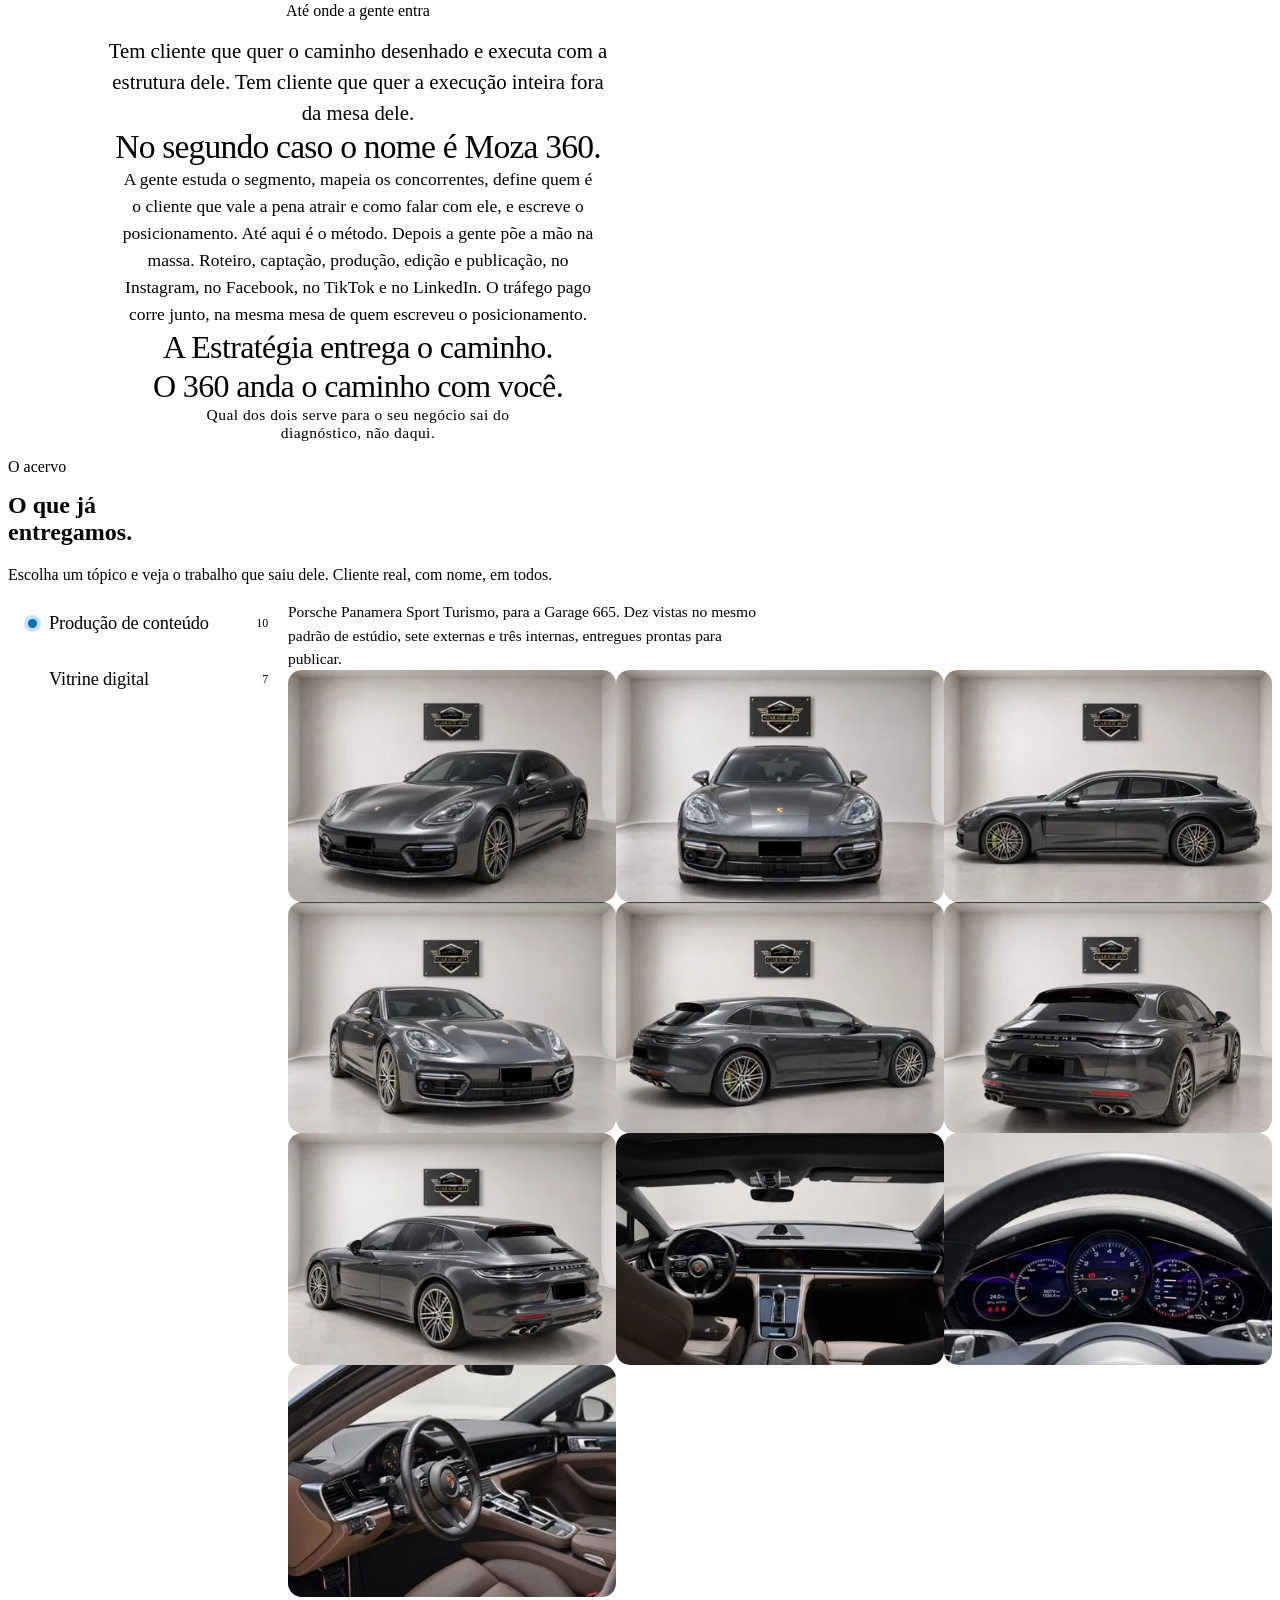
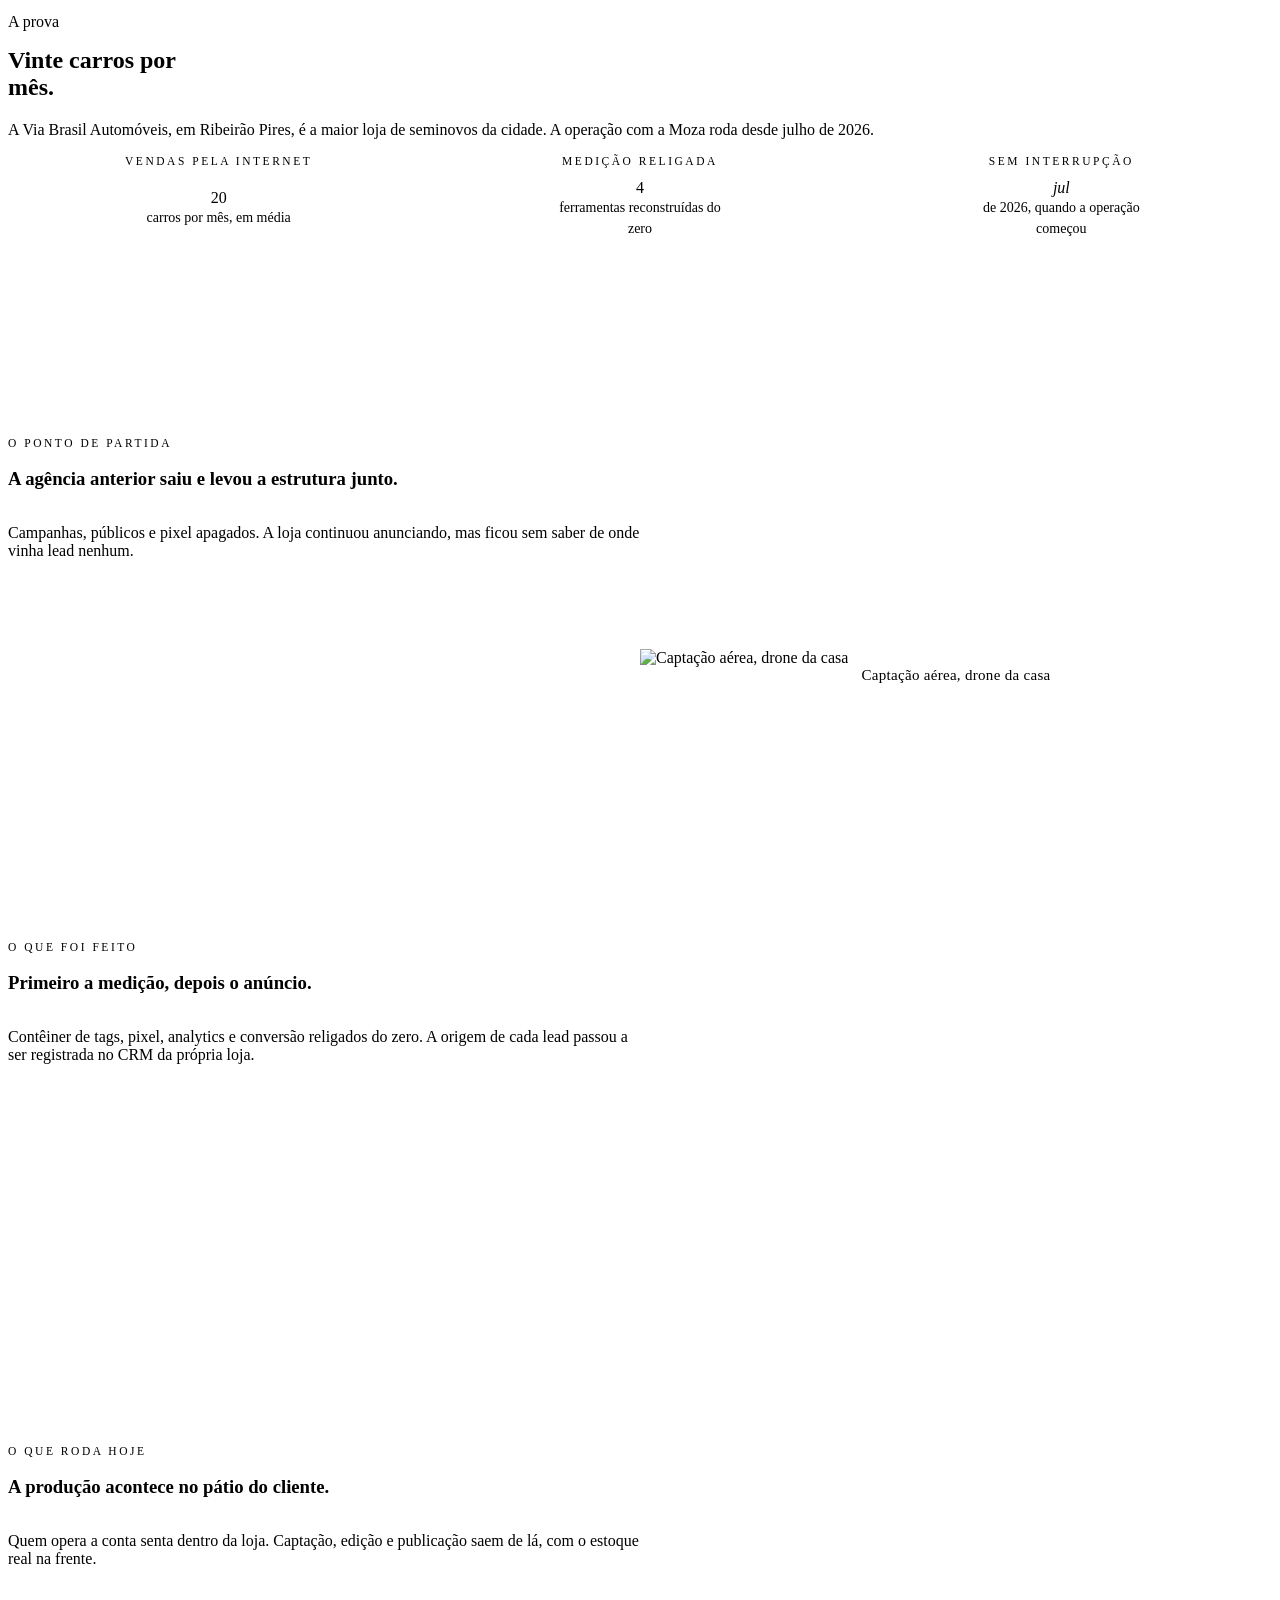
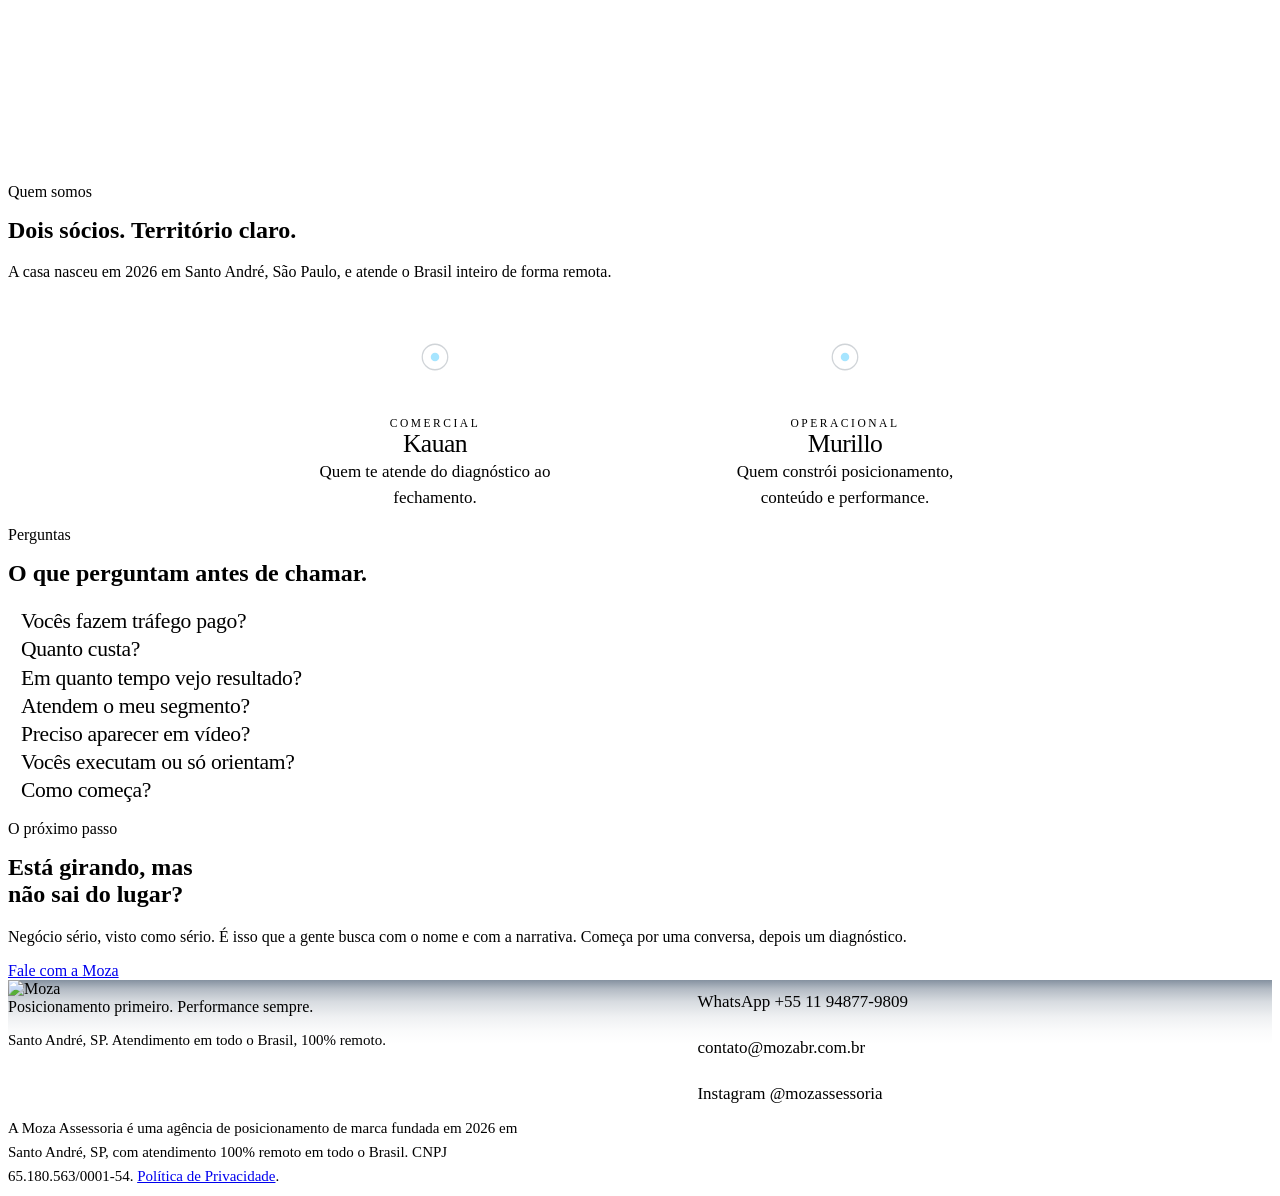
==== commit 4a6b4136: "Política de privacidade, exigida pela Meta para o app de Tech Provider Cobre o site (sem cookies nem" ====
--- a/public/index.html
+++ b/public/index.html
@@ -719,7 +719,7 @@
       </ul>
     </div>
     <p class="rodape__legal">A Moza Assessoria é uma agência de posicionamento de marca fundada em
-    2026 em Santo André, SP, com atendimento 100% remoto em todo o Brasil. CNPJ 65.180.563/0001-54.</p>
+    2026 em Santo André, SP, com atendimento 100% remoto em todo o Brasil. CNPJ 65.180.563/0001-54. <a href="privacidade.html">Política de Privacidade</a>.</p>
   </div>
 </footer>
 
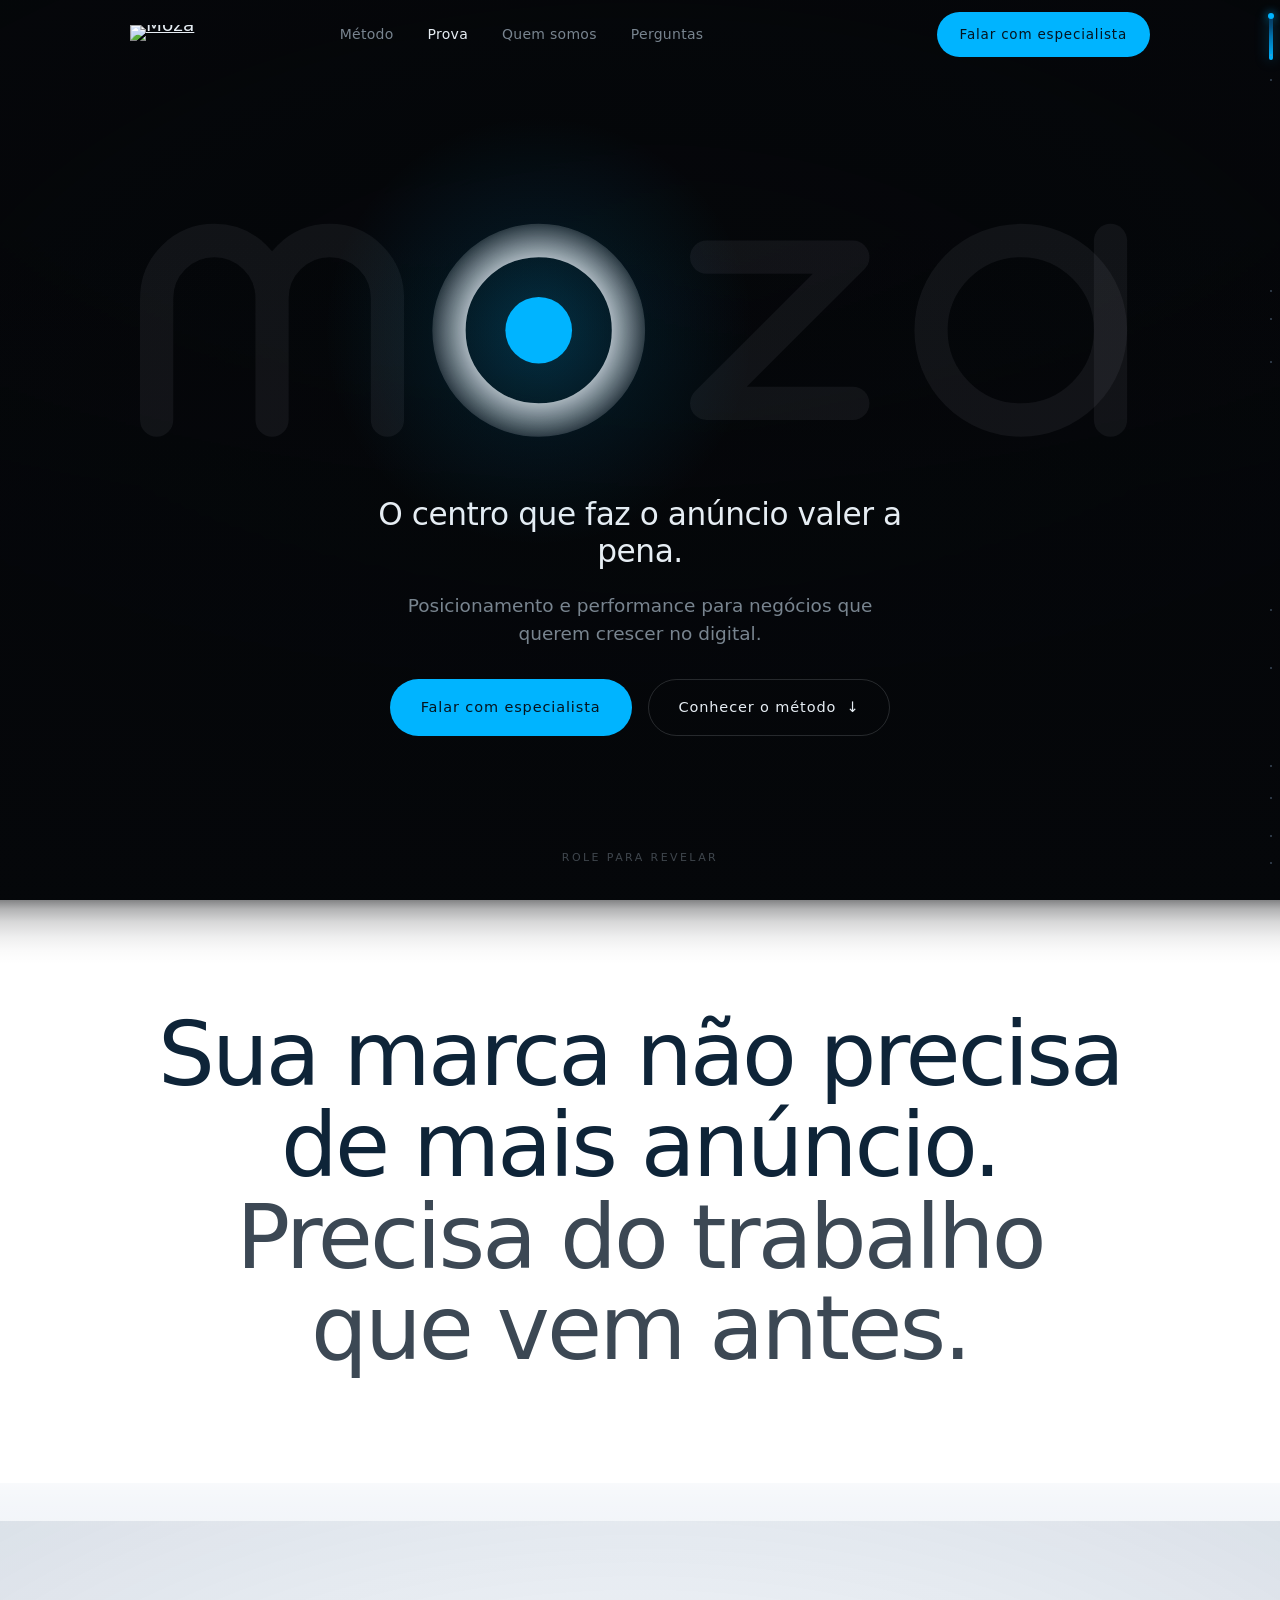
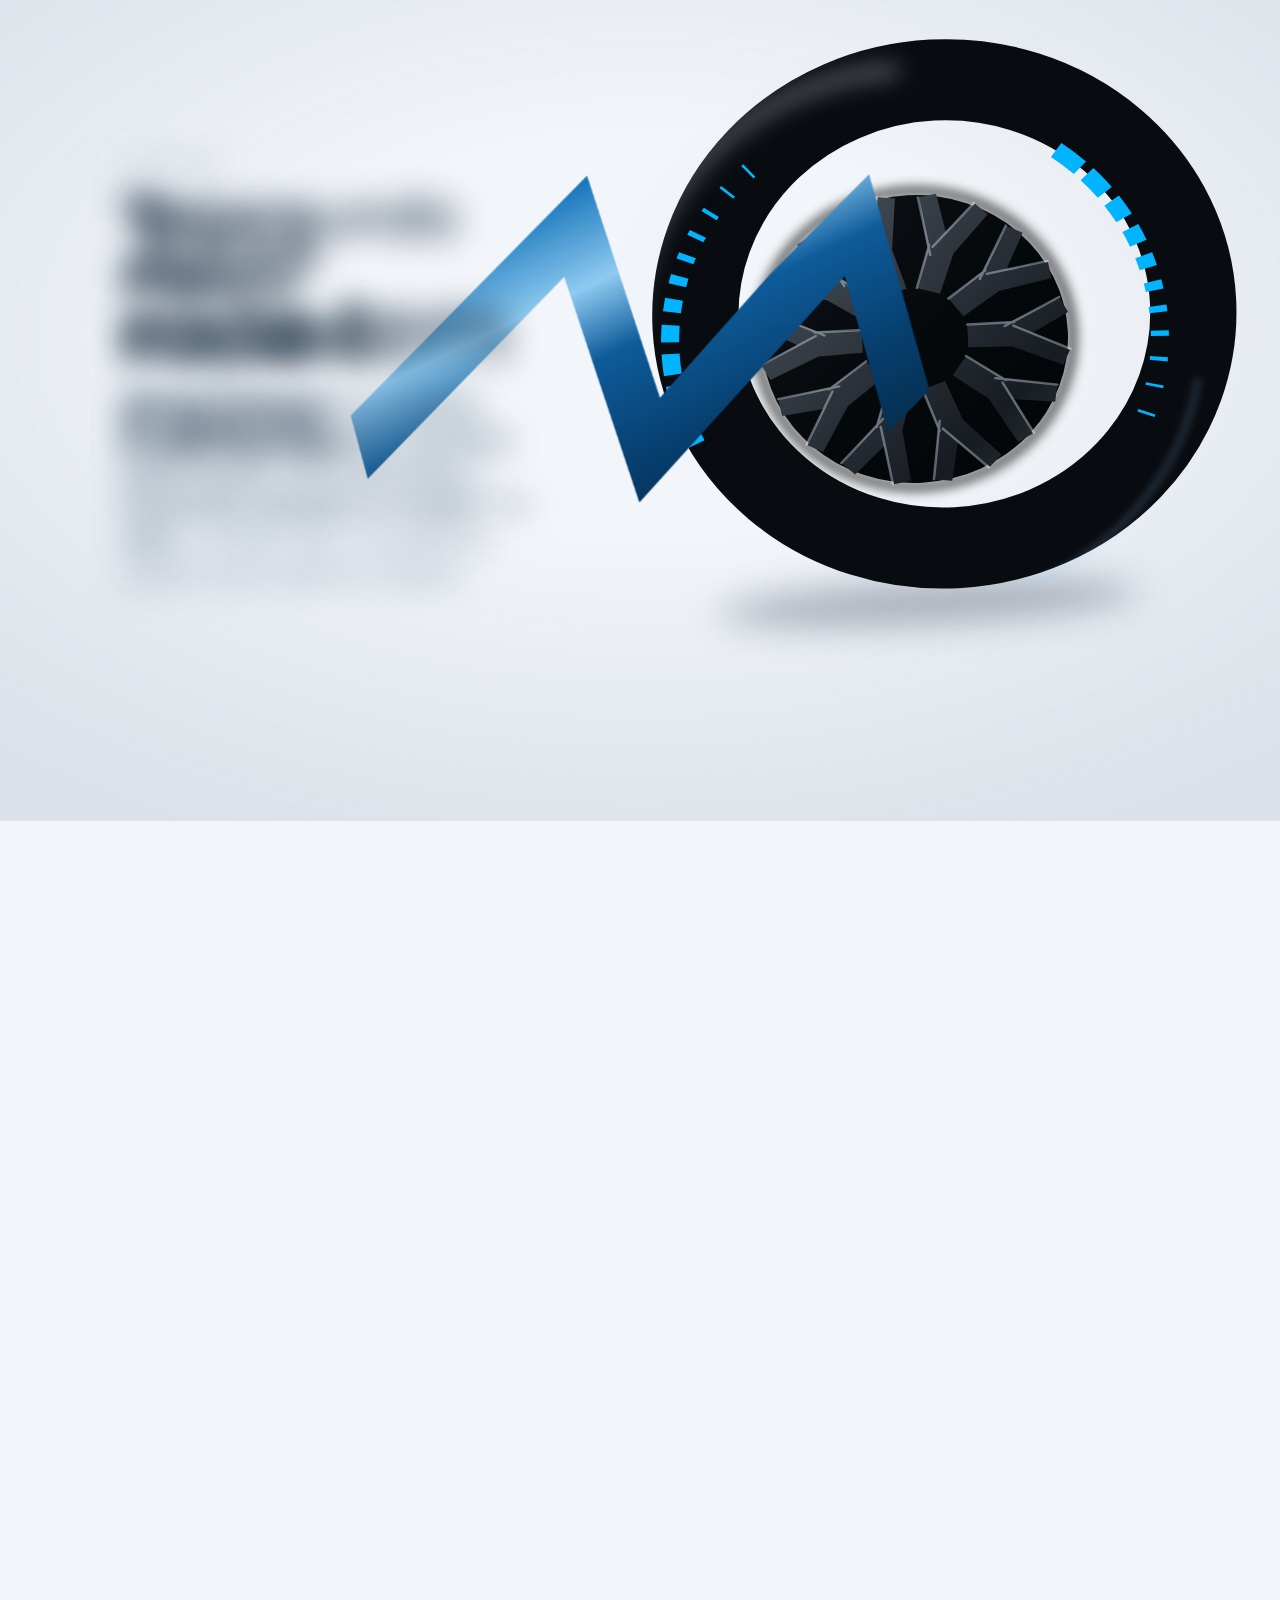
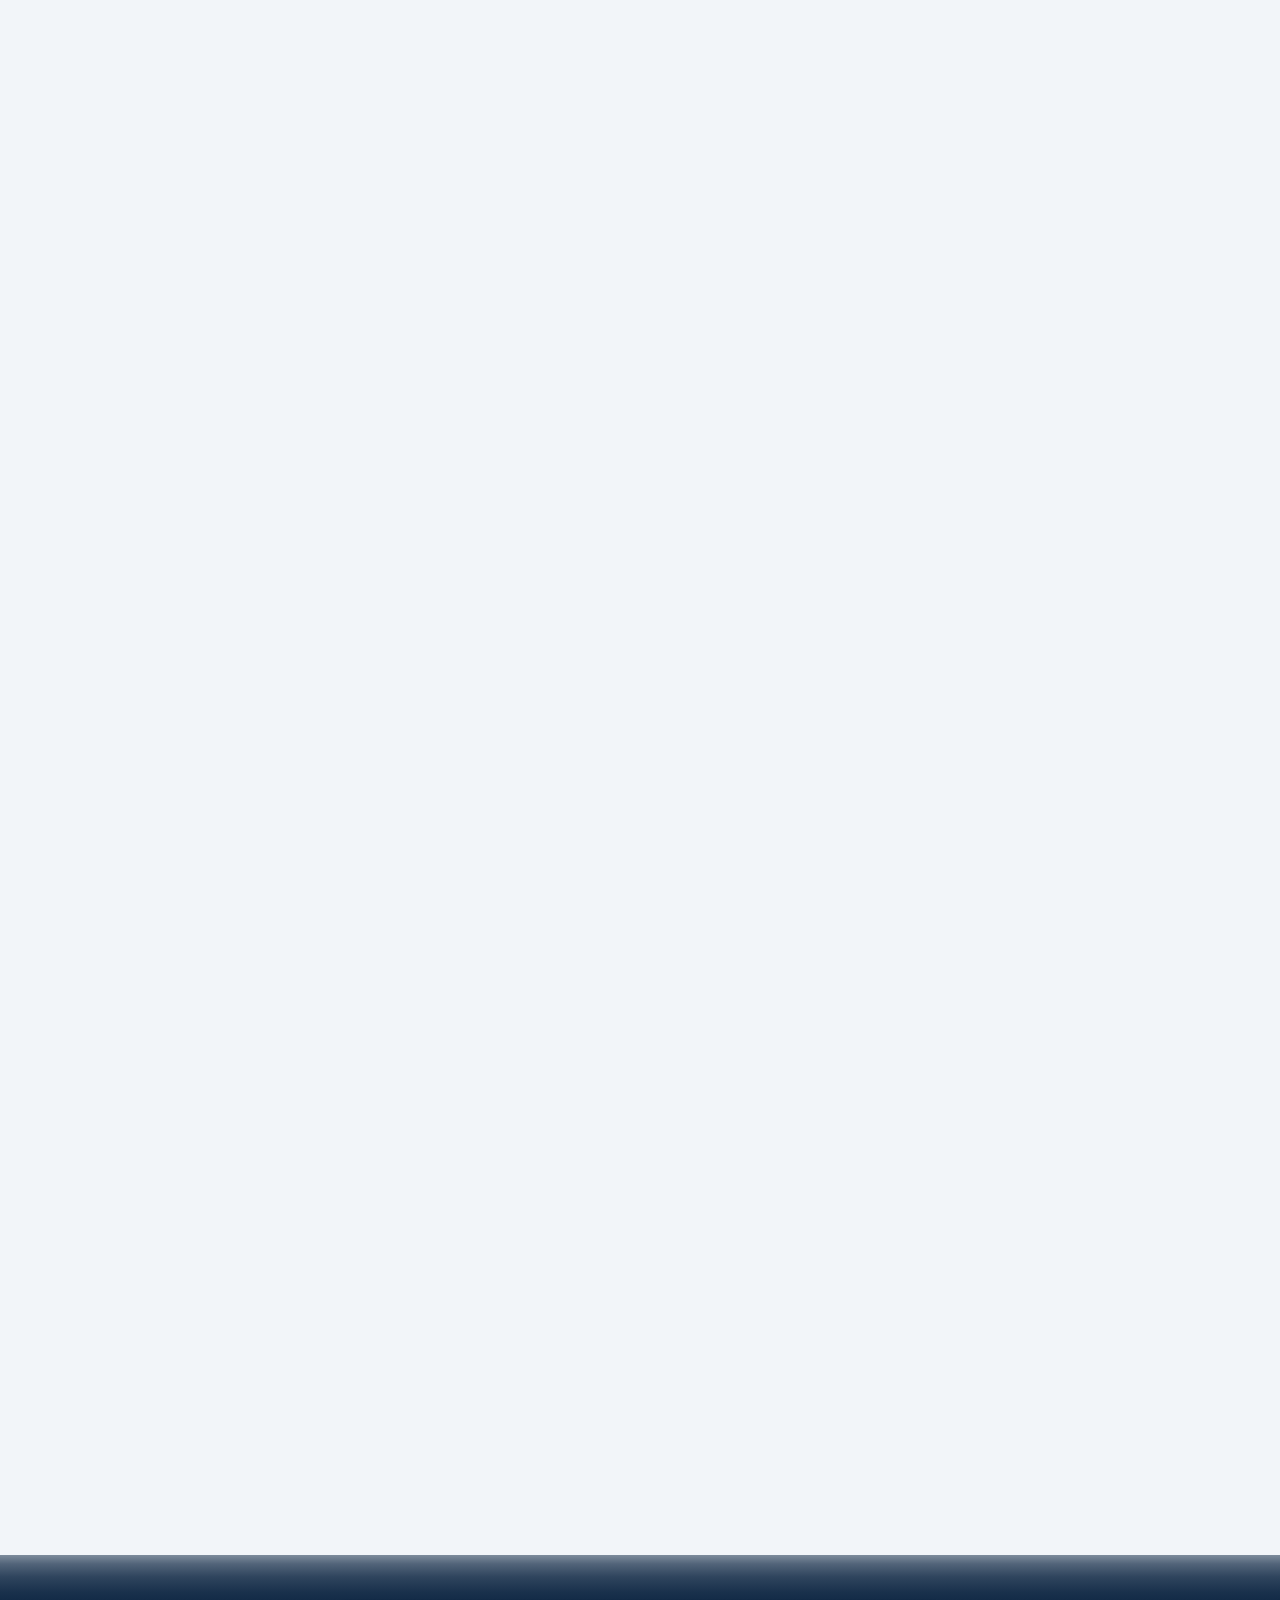
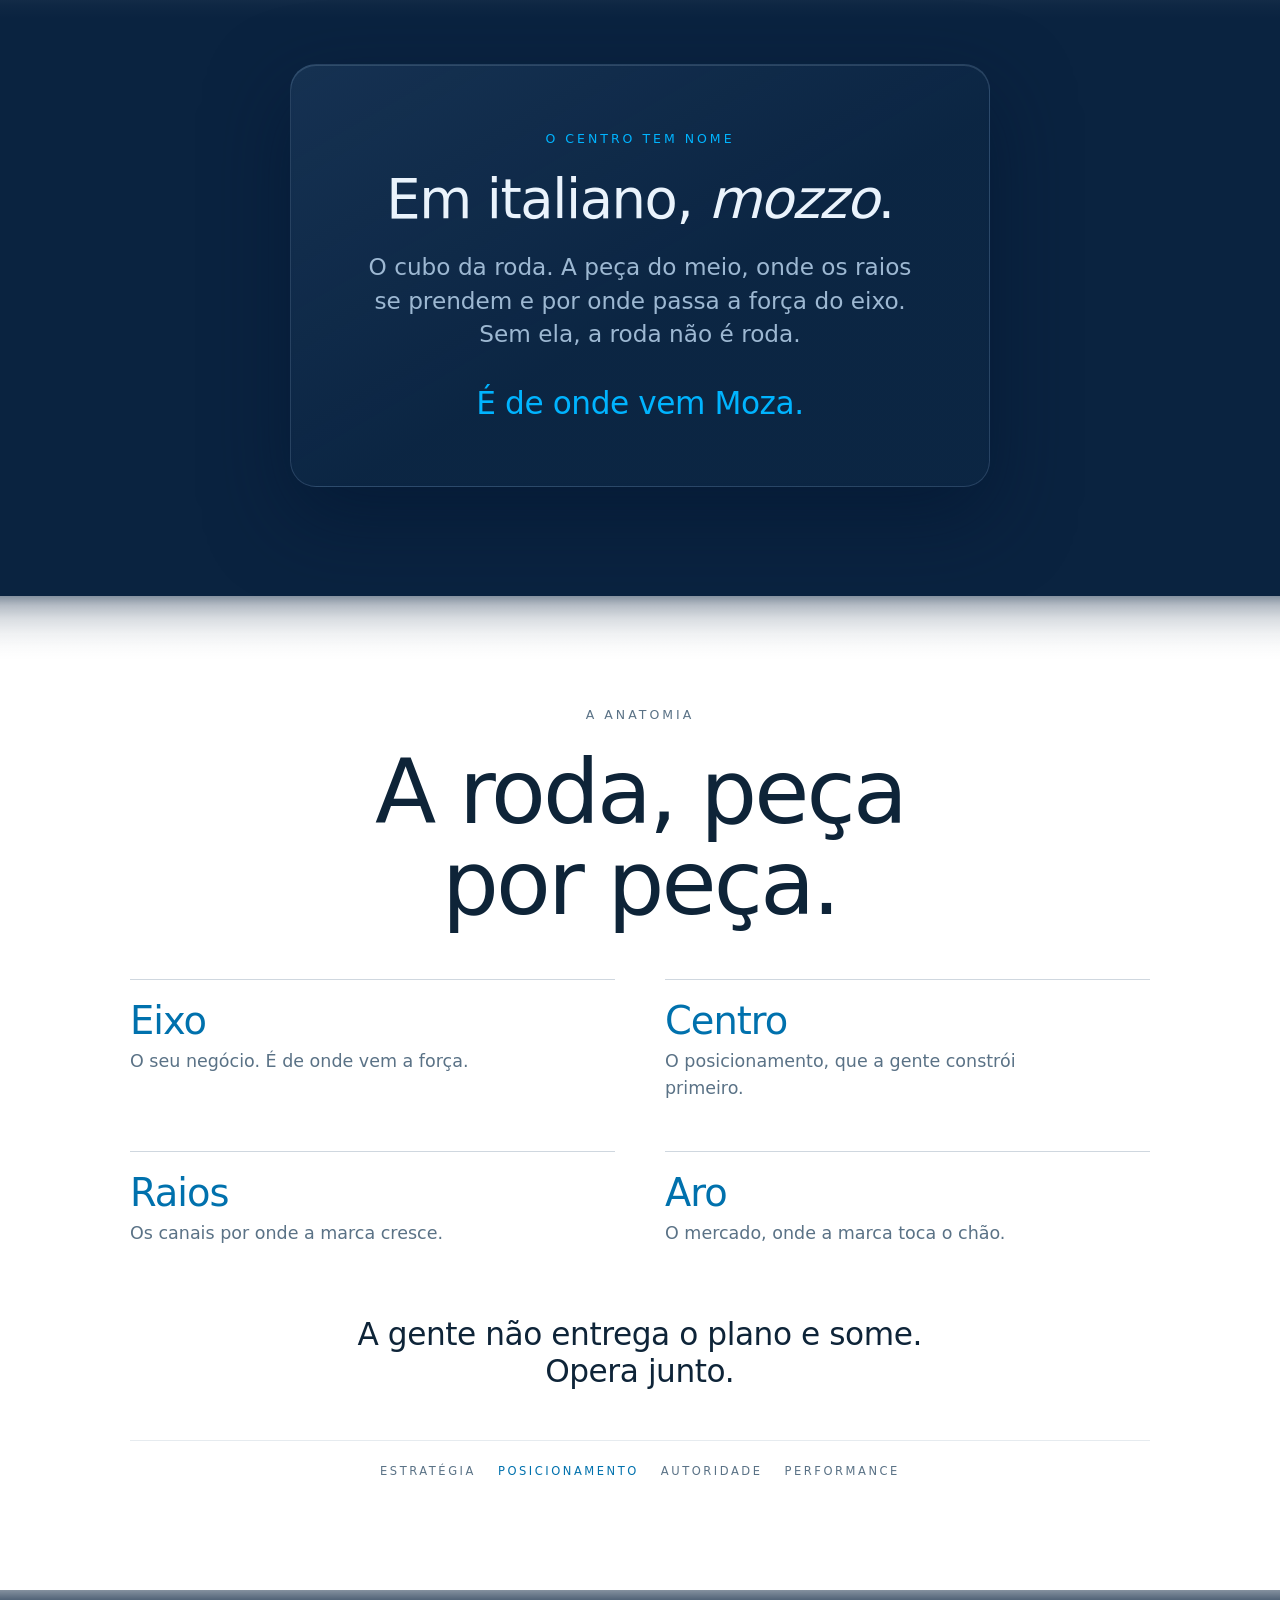
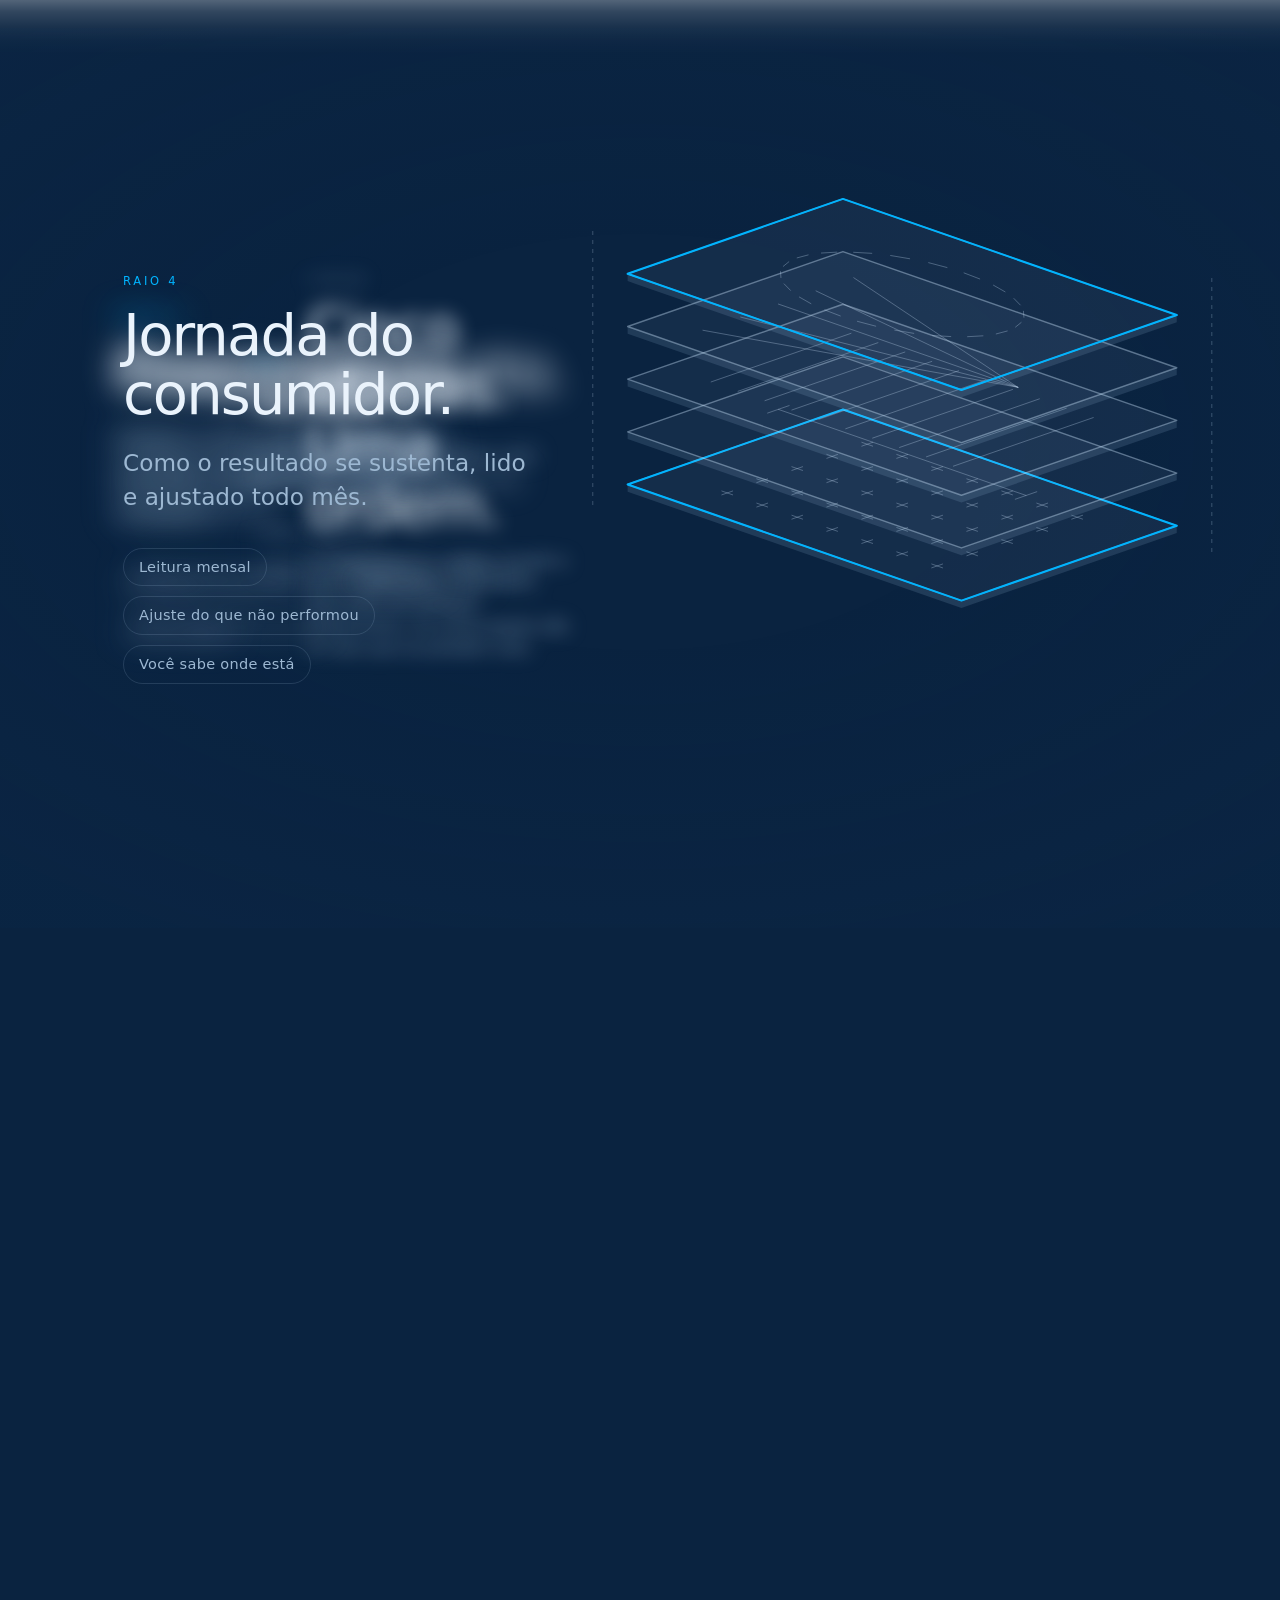
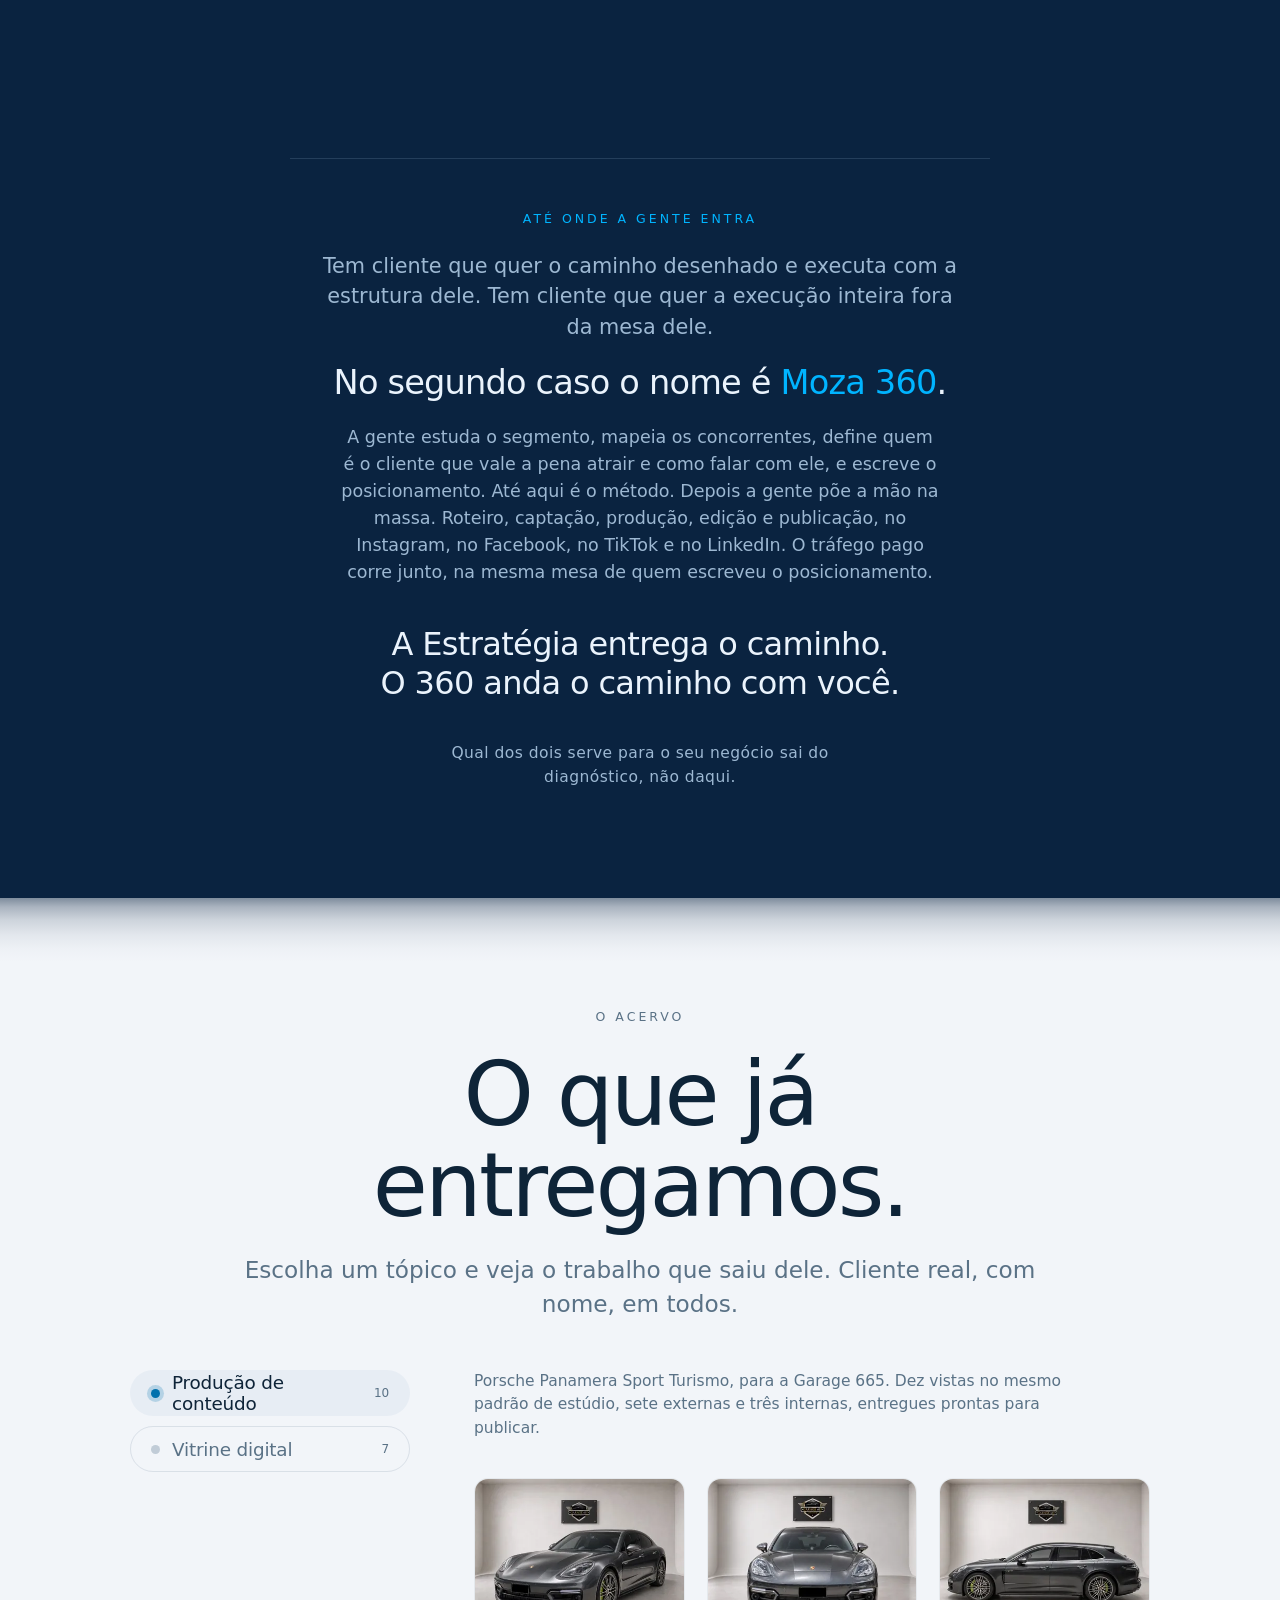
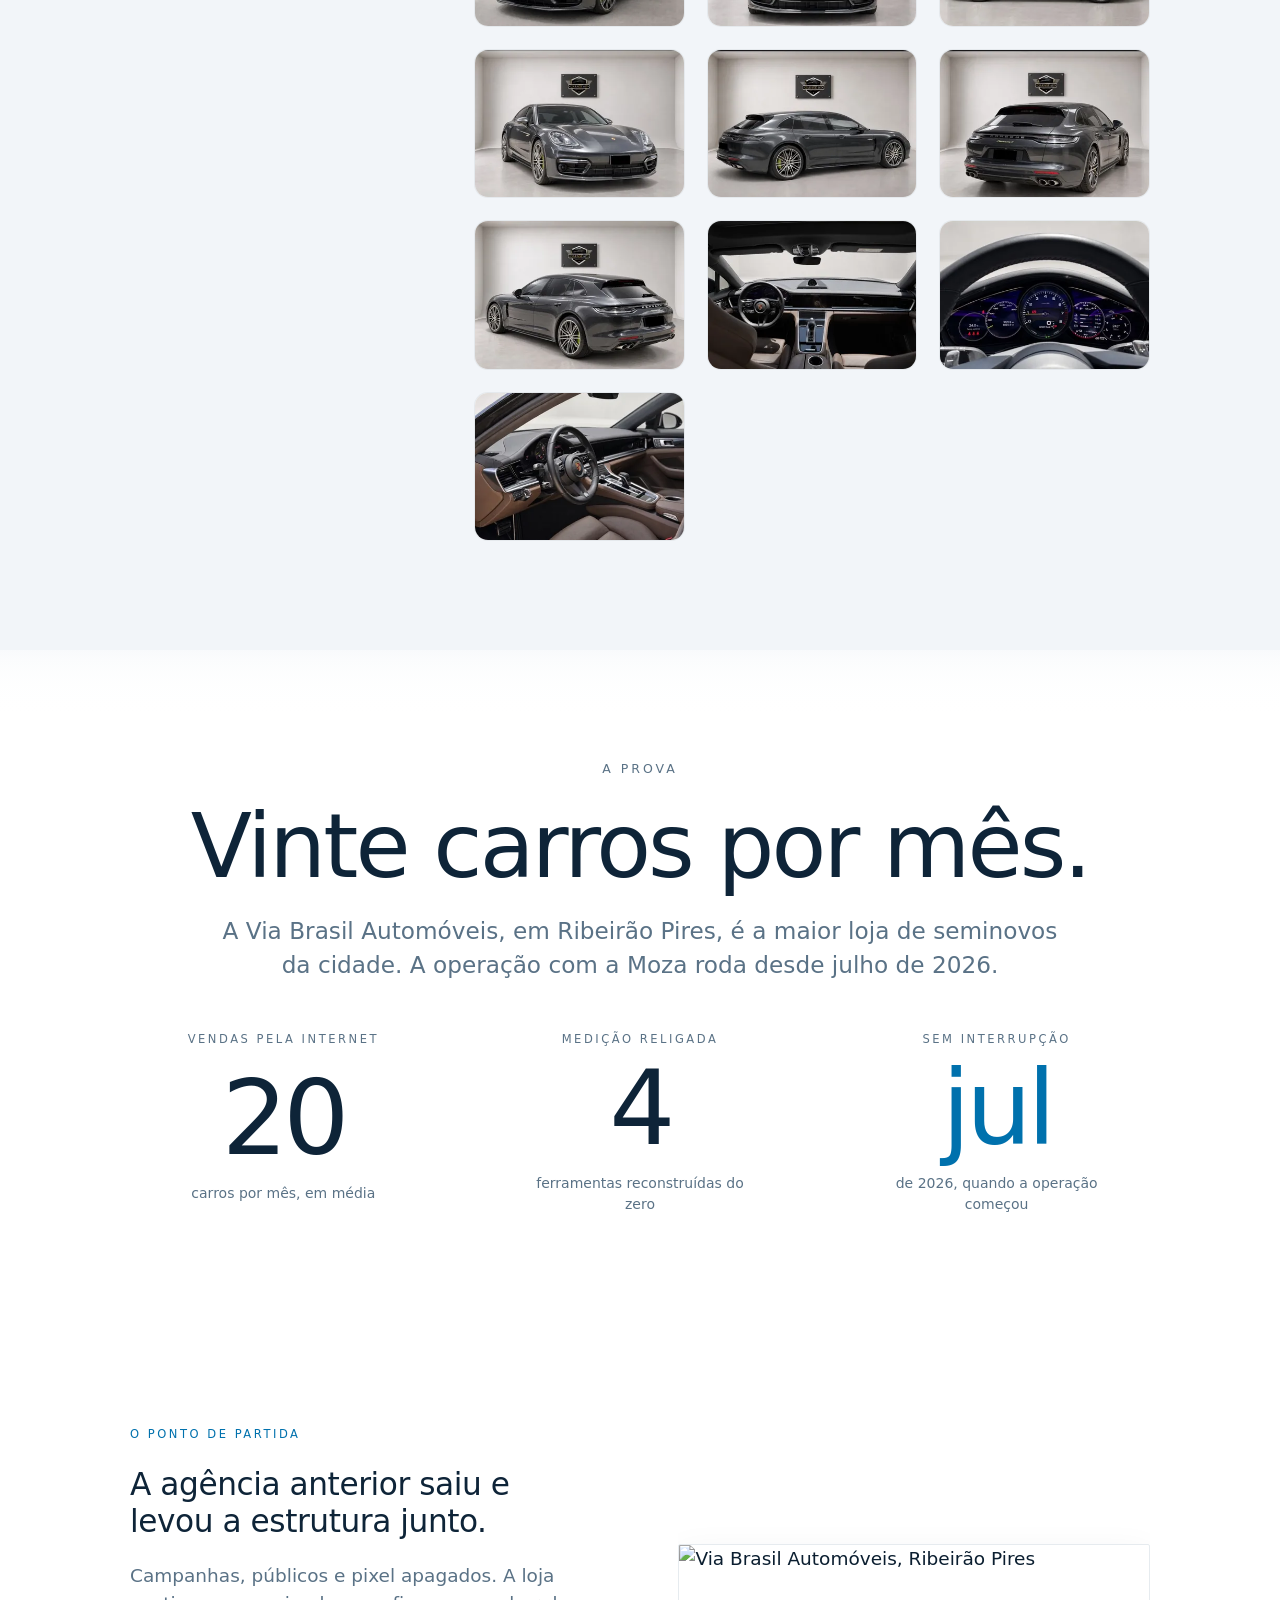
==== commit d615641e: "Auditoria da Vercel rodada, DESIGN.md na raiz, e 60fps medido AUDITORIA. Instalei a web-design-guide" ====
--- a/public/index.html
+++ b/public/index.html
@@ -1,5 +1,5 @@
 <!doctype html>
-<html lang="pt-BR">
+<html lang="pt-BR" translate="no">
 <head>
 <meta charset="utf-8">
 <meta name="viewport" content="width=device-width, initial-scale=1">
@@ -278,7 +278,7 @@
     <div class="env env--estreito">
       <div class="vidro centro entra">
         <p class="etiqueta etiqueta--ciano">O centro tem nome</p>
-        <h2 class="titulo" style="margin-top:var(--s3);max-width:15ch">Em italiano, <em style="font-style:italic">mozzo</em>.</h2>
+        <h2 class="titulo" style="margin-top:var(--s3);max-width:15ch">Em italiano, <em style="font-style:italic" translate="no">mozzo</em>.</h2>
         <p class="corpo corpo--g" style="margin-top:var(--s3);max-width:42ch">O cubo da roda. A peça
         do meio, onde os raios se prendem e por onde passa a força do eixo. Sem ela, a roda não é roda.</p>
         <p class="sub" style="margin-top:var(--s4);color:var(--ciano)">É de onde vem Moza.</p>
@@ -719,7 +719,8 @@
       </ul>
     </div>
     <p class="rodape__legal">A Moza Assessoria é uma agência de posicionamento de marca fundada em
-    2026 em Santo André, SP, com atendimento 100% remoto em todo o Brasil. CNPJ 65.180.563/0001-54. <a href="privacidade.html">Política de Privacidade</a>.</p>
+    2026 em Santo André, SP, com atendimento 100% remoto em todo o Brasil. CNPJ 65.180.563/0001-54.</p>
+    <p class="rodape__legais"><a href="privacidade.html">Política de Privacidade</a></p>
   </div>
 </footer>
 
--- a/public/assets/css/moza.css
+++ b/public/assets/css/moza.css
@@ -0,0 +1,313 @@
+/* ==========================================================================
+   Moza · sistema
+   Fundo escuro é a base (seção 06 do brandbook). Ciano é acento único, teto de
+   ~5% da área. Duas famílias: Jost no display, Manrope no corpo.
+
+   A escala tipográfica é grande de propósito. Manchete aqui é fragmento curto
+   com ponto final, não frase explicativa, e por isso pode ocupar a tela.
+   ========================================================================== */
+
+@font-face{font-family:'Jost';src:url('../fonts/jost-var.woff2') format('woff2');
+  font-weight:100 900;font-style:normal;font-display:swap}
+@font-face{font-family:'Manrope';src:url('../fonts/manrope-var.woff2') format('woff2');
+  font-weight:200 800;font-style:normal;font-display:swap}
+
+:root{
+  color-scheme:dark;
+
+  --breu:#05070A;            /* o chão, mais fundo que o preto de tela */
+  --chao:#05070A;            /* o chão vivo: deriva de seção em seção */
+  --breu-2:#0A0E13;
+  --breu-3:#10161D;
+  --claro:#E6EDF3;
+  --mudo:#78848F;
+  --ciano:#00B4FF;
+  --tinta:#123A5F;
+
+  --fio:rgba(230,237,243,.07);
+  --fio-2:rgba(230,237,243,.15);
+
+  --f-display:'Jost','Futura','Century Gothic',system-ui,sans-serif;
+  --f-corpo:'Manrope',system-ui,-apple-system,'Segoe UI',sans-serif;
+
+  --s1:8px;  --s2:16px; --s3:22px; --s4:34px; --s5:50px;
+  --s6:70px; --s7:96px;  --s8:124px;
+
+  --largura:1120px;
+  --canto:2px;
+  --lento:900ms cubic-bezier(.16,1,.3,1);
+  --medio:520ms cubic-bezier(.16,1,.3,1);
+}
+
+*,*::before,*::after{box-sizing:border-box}
+html{-webkit-text-size-adjust:100%;scroll-behavior:smooth;
+  /* O cabeçalho é fixo: sem isto a âncora para embaixo dele e o título some. */
+  scroll-padding-top:92px;background:var(--chao);
+  transition:background 1400ms linear}
+@media (prefers-reduced-motion:reduce){html{scroll-behavior:auto}}
+
+/* Toque: sem touch-action o navegador espera 300ms por um duplo toque antes
+   de reconhecer o clique, e o iOS pinta um lampejo azul em cima do botão. */
+a,button,summary,[role="tab"]{touch-action:manipulation;
+  -webkit-tap-highlight-color:rgba(0,180,255,.18)}
+
+body{margin:0;background:transparent;color:var(--claro);
+  font-family:var(--f-corpo);font-size:18.5px;line-height:1.56;font-weight:400;
+  -webkit-font-smoothing:antialiased;overflow-x:hidden}
+
+img,svg,video{max-width:100%;height:auto;display:block}
+a{color:inherit}
+
+/* --------------------------------------------------------------------------
+   Tipografia
+   -------------------------------------------------------------------------- */
+.etiqueta{margin:0;font-family:var(--f-display);font-weight:400;font-size:12.5px;
+  letter-spacing:.24em;text-transform:uppercase;color:var(--mudo)}
+.etiqueta--ciano{color:var(--ciano)}
+
+/* Manchete de tela: fragmento curto, corpo grande, tracking apertado */
+.tela{margin:0;font-family:var(--f-display);font-weight:300;
+  font-size:clamp(2.6rem,7.2vw,5.6rem);line-height:1.02;letter-spacing:-.032em;
+  text-wrap:balance}
+.titulo{margin:0;font-family:var(--f-display);font-weight:300;
+  font-size:clamp(2rem,4.6vw,3.4rem);line-height:1.06;letter-spacing:-.026em;
+  text-wrap:balance}
+.sub{margin:0;font-family:var(--f-display);font-weight:300;
+  font-size:clamp(1.45rem,2.6vw,1.95rem);line-height:1.18;letter-spacing:-.014em}
+
+.corpo{margin:0;color:var(--mudo);max-width:58ch;font-size:18.5px;line-height:1.55}
+.corpo--g{font-size:clamp(1.2rem,1.9vw,1.45rem);line-height:1.45}
+.corpo strong{color:var(--claro);font-weight:600}
+
+/* Número grande com rótulo pequeno. Só onde o número é o assunto. */
+.cifra{margin:0;font-family:var(--f-display);font-weight:300;
+  font-size:clamp(3.4rem,9vw,6.5rem);line-height:.92;letter-spacing:-.045em;
+  color:var(--claro);font-variant-numeric:tabular-nums}
+.cifra em{font-style:normal;color:var(--ciano)}
+
+/* --------------------------------------------------------------------------
+   Estrutura. Cada seção é um tempo: entrada, sustentação, saída.
+   -------------------------------------------------------------------------- */
+.secao{padding-block:clamp(var(--s6),8.5vw,var(--s8));position:relative}
+.secao--curta{padding-block:clamp(var(--s5),6vw,var(--s6))}
+.env{width:100%;max-width:var(--largura);margin-inline:auto;
+  padding-inline:clamp(22px,5vw,var(--s5))}
+.env--estreito{max-width:800px}
+.centro{text-align:center;display:flex;flex-direction:column;align-items:center}
+.centro .corpo{margin-inline:auto}
+
+/* --------------------------------------------------------------------------
+   Botão
+   -------------------------------------------------------------------------- */
+.btn{display:inline-flex;align-items:center;gap:10px;cursor:pointer;
+  font-family:var(--f-display);font-size:14.5px;font-weight:400;letter-spacing:.06em;
+  text-decoration:none;padding:16px 30px;border-radius:999px;
+  border:1px solid transparent;transition:background var(--medio),color var(--medio),
+  border-color var(--medio),transform 180ms ease}
+.btn:active{transform:scale(.985)}
+.btn--primario{background:var(--ciano);color:#04141F;font-weight:500}
+.btn--primario:hover{background:#38C7FF}
+.btn--fantasma{background:transparent;color:var(--claro);border-color:var(--fio-2)}
+.btn--fantasma:hover{border-color:var(--claro)}
+.btn .seta{transition:transform var(--medio)}
+.btn:hover .seta{transform:translateX(4px)}
+
+/* --------------------------------------------------------------------------
+   Acessibilidade e movimento
+   -------------------------------------------------------------------------- */
+:focus-visible{outline:2px solid var(--ciano);outline-offset:4px;border-radius:var(--canto)}
+.pular{position:absolute;left:-9999px;top:0;z-index:100;background:var(--ciano);
+  color:var(--breu);padding:14px 22px;font-family:var(--f-display);font-size:13px;
+  letter-spacing:.1em;text-transform:uppercase;border-radius:0 0 var(--canto) 0}
+.pular:focus{left:0;top:0}
+.so-leitor{position:absolute;width:1px;height:1px;padding:0;margin:-1px;
+  overflow:hidden;clip:rect(0,0,0,0);white-space:nowrap;border:0}
+
+/* Uma entrada só por elemento, longa e suave. Nada de efeito espalhado. */
+.entra{opacity:0;transform:translateY(22px);
+  transition:opacity var(--lento),transform var(--lento)}
+.entra.dentro{opacity:1;transform:none}
+
+@media (prefers-reduced-motion:reduce){
+  .entra{opacity:1;transform:none;transition:none}
+  *,*::before,*::after{animation-duration:.001ms!important;transition-duration:.001ms!important}
+}
+
+/* ==========================================================================
+   Profundidade
+   Um modelo físico só: a página é uma pilha de planos e a rolagem move uma
+   câmera por eles. O bloco chega de longe, assenta no plano focal, sustenta,
+   e recua quando sai. Entrada, sustentação, saída, agora no eixo Z.
+
+   A perspectiva vai DENTRO do transform de cada bloco, nunca num ancestral:
+   transform em ancestral quebra position:sticky, e o site depende de sticky
+   nas seções de objeto travado.
+
+   Roda na GPU por animação guiada por rolagem, sem JavaScript. Onde o
+   navegador não suporta, o `.entra` clássico assume.
+   ========================================================================== */
+
+@supports (animation-timeline: view()) {
+  @media (prefers-reduced-motion: no-preference) {
+
+    /* O JavaScript de entrada para de mandar: quem manda é a rolagem */
+    .entra{opacity:1;transform:none;transition:none}
+
+    .entra,.batida{
+      animation:atravessa linear both;
+      animation-timeline:view();
+      animation-range:cover 0% cover 100%;
+      will-change:transform,opacity;
+    }
+
+    @keyframes atravessa{
+      0%   {opacity:0;   transform:perspective(1300px) translate3d(0,70px,-300px) rotateX(6deg)}
+      24%  {opacity:1;   transform:perspective(1300px) translate3d(0,0,0) rotateX(0deg)}
+      76%  {opacity:1;   transform:perspective(1300px) translate3d(0,0,0) rotateX(0deg)}
+      100% {opacity:.28; transform:perspective(1300px) translate3d(0,-46px,-330px) rotateX(-5deg)}
+    }
+
+    /* Manchete de tela chega um pouco mais fundo, para o corpo alcançar antes */
+    .tela,.tese{
+      animation:atravessaFundo linear both;
+      animation-timeline:view();
+      animation-range:cover 0% cover 100%;
+    }
+    @keyframes atravessaFundo{
+      0%   {opacity:0;   transform:perspective(1300px) translate3d(0,96px,-480px) rotateX(9deg);letter-spacing:.02em}
+      28%  {opacity:1;   transform:perspective(1300px) translate3d(0,0,0) rotateX(0deg);letter-spacing:-.032em}
+      74%  {opacity:1;   transform:perspective(1300px) translate3d(0,0,0) rotateX(0deg)}
+      100% {opacity:.22; transform:perspective(1300px) translate3d(0,-60px,-420px) rotateX(-7deg)}
+    }
+
+    /* O objeto travado vive noutro plano, então deriva contra o texto.
+       É essa diferença de velocidade que o olho lê como profundidade. */
+    .pino__quadro{
+      animation:planoDeriva linear both;
+      animation-timeline:view();
+      animation-range:cover 0% cover 100%;
+    }
+    @keyframes planoDeriva{
+      from{transform:translate3d(0,5%,0) scale(.98)}
+      to  {transform:translate3d(0,-5%,0) scale(1.02)}
+    }
+
+    /* A imagem deriva dentro da moldura: o truque de profundidade mais antigo
+       que existe, e o que faz foto parada parecer filmada. */
+    .pino__foto img,.obra img{
+      animation:fotoDeriva linear both;
+      animation-timeline:view();
+      animation-range:cover 0% cover 100%;
+    }
+    @keyframes fotoDeriva{
+      from{transform:scale(1.16) translate3d(0,-3.2%,0)}
+      to  {transform:scale(1.16) translate3d(0,3.2%,0)}
+    }
+    .obra:hover img,.pino__foto:hover img{animation-play-state:paused}
+
+    /* O hero: a câmera se afasta e a marca volta para o escuro de onde veio */
+    .marca{
+      animation:heroRecua linear both;
+      animation-timeline:view();
+      animation-range:exit 0% exit 100%;
+    }
+    @keyframes heroRecua{
+      to{opacity:.2;transform:perspective(1500px) translate3d(0,-9%,-520px) rotateX(11deg)}
+    }
+    .hero__copy{
+      animation:copyRecua linear both;
+      animation-timeline:view();
+      animation-range:exit 0% exit 88%;
+    }
+    @keyframes copyRecua{
+      to{opacity:0;transform:perspective(1300px) translate3d(0,-30px,-240px)}
+    }
+  }
+}
+
+/* ==========================================================================
+   Tons de seção
+   O hero é preto. O resto da página joga em branco, cinza e azul.
+
+   Cada variante redefine os tokens dentro do próprio escopo, então todo
+   componente acompanha sozinho. Nunca escreva cor literal num componente: se
+   escrever, ele quebra na primeira seção de tom diferente.
+
+   As cores de texto vêm do brandbook: azul-tinta #123A5F é a cor de texto em
+   peça clara, definida na seção 06. Não é invenção.
+   ========================================================================== */
+
+/* Branco, o chão primário do corpo da página */
+.tom-claro{
+  --breu:#FFFFFF;
+  --breu-2:#F4F7FA;
+  --breu-3:#EAF0F7;
+  --claro:#0E2438;          /* texto principal, azul quase preto */
+  --mudo:#5A7286;           /* texto de apoio */
+  --fio:rgba(18,58,95,.10);
+  --fio-2:rgba(18,58,95,.20);
+  --ciano-texto:#0071AD;    /* o ciano puro não passa contraste em texto claro */
+  background:#FFFFFF;
+  color:#0E2438;
+}
+
+/* Cinza frio. O leve viés de azul é o que separa cinza de tecnologia de
+   cinza de escritório. */
+.tom-cinza{
+  --breu:#F2F5F9;
+  --breu-2:#FFFFFF;
+  --breu-3:#E7EDF4;
+  --claro:#0E2438;
+  --mudo:#5A7286;
+  --fio:rgba(18,58,95,.11);
+  --fio-2:rgba(18,58,95,.22);
+  --ciano-texto:#0071AD;
+  background:#F2F5F9;
+  color:#0E2438;
+}
+
+/* Azul fundo. Uma faixa saturada, usada em momento de virada, com texto claro
+   por cima. É o que impede a página clara de virar relatório corporativo. */
+.tom-azul{
+  --breu:#0A2340;
+  --breu-2:#0E2C4E;
+  --breu-3:#12365D;
+  --claro:#EAF3FC;
+  --mudo:#9DB8D2;
+  --fio:rgba(200,225,250,.14);
+  --fio-2:rgba(200,225,250,.26);
+  --ciano-texto:#5CCBFF;
+  background:#0A2340;
+  color:#EAF3FC;
+}
+
+/* Preto, o tom do hero e do rodapé. Fecha o arco onde ele começou. */
+.tom-preto{
+  --breu:#05070A;
+  --breu-2:#0A0E13;
+  --breu-3:#10161D;
+  --claro:#E6EDF3;
+  --mudo:#78848F;
+  --fio:rgba(230,237,243,.07);
+  --fio-2:rgba(230,237,243,.15);
+  --ciano-texto:#5CCBFF;
+  background:#05070A;
+  color:#E6EDF3;
+}
+
+/* Em tom claro o ciano puro só vive em preenchimento, nunca em texto pequeno */
+.tom-claro .etiqueta--ciano,.tom-cinza .etiqueta--ciano,
+.tom-claro .peca h3,.tom-cinza .peca h3,
+.tom-claro .caso__rot,.tom-cinza .caso__rot,
+.tom-claro .etapa__papel,.tom-cinza .etapa__papel,
+.tom-claro .pino__papel,.tom-cinza .pino__papel,
+.tom-claro .cifra em,.tom-cinza .cifra em,
+.tom-claro .entrega__nome em,.tom-cinza .entrega__nome em,
+.tom-claro .pino__frase em,.tom-cinza .pino__frase em{color:var(--ciano-texto)}
+
+/* Superfície elevada em tom claro precisa de sombra, não de borda dura.
+   Em tom escuro o fio basta, porque o contraste já separa. */
+.tom-claro .cartao,.tom-cinza .cartao,
+.tom-claro .obra picture,.tom-cinza .obra picture,
+.tom-claro .pino__foto picture,.tom-cinza .pino__foto picture{
+  box-shadow:0 1px 2px rgba(16,40,66,.05),0 14px 38px rgba(16,40,66,.08)}
--- a/public/assets/css/site.css
+++ b/public/assets/css/site.css
@@ -37,7 +37,10 @@
    um pixel. Custou uma tarde para achar. */
 .hero{position:relative;isolation:isolate;min-height:100svh;display:flex;flex-direction:column;
   align-items:center;justify-content:center;gap:clamp(var(--s4),6vh,var(--s5));
-  padding:clamp(96px,14vh,150px) 0 clamp(var(--s5),9vh,var(--s6));overflow:hidden}
+  padding:clamp(96px,14vh,150px) 0 clamp(var(--s5),9vh,var(--s6));overflow:hidden;
+  /* O hero sangra de borda a borda e ocupa a tela inteira: no iPhone deitado a
+     copy entrava embaixo do entalhe. */
+  padding-inline:env(safe-area-inset-left) env(safe-area-inset-right)}
 
 .marca{position:relative;width:min(88vw,1000px);aspect-ratio:780/176;
   --mx:39.9%;--my:48.9%;--raio:150px}
@@ -211,6 +214,12 @@
 .rodape__contatos a:hover{color:var(--ciano)}
 .rodape__legal{margin:var(--s5) 0 0;padding-top:var(--s3);border-top:1px solid var(--fio);
   font-size:15px;color:var(--mudo);line-height:1.6;max-width:72ch}
+/* Link jurídico em linha própria. Enfiado no meio do parágrafo ele ficava com
+   21px de altura, abaixo do mínimo de toque, e ninguém acerta num dedo. */
+.rodape__legais{margin:var(--s2) 0 0}
+.rodape__legais a{display:inline-block;padding:11px 0;font-size:15px;
+  color:var(--mudo);text-decoration:underline;text-underline-offset:3px}
+.rodape__legais a:hover{color:var(--claro)}
 
 /* --------------------------------------------------------------------------
    Até onde a gente entra
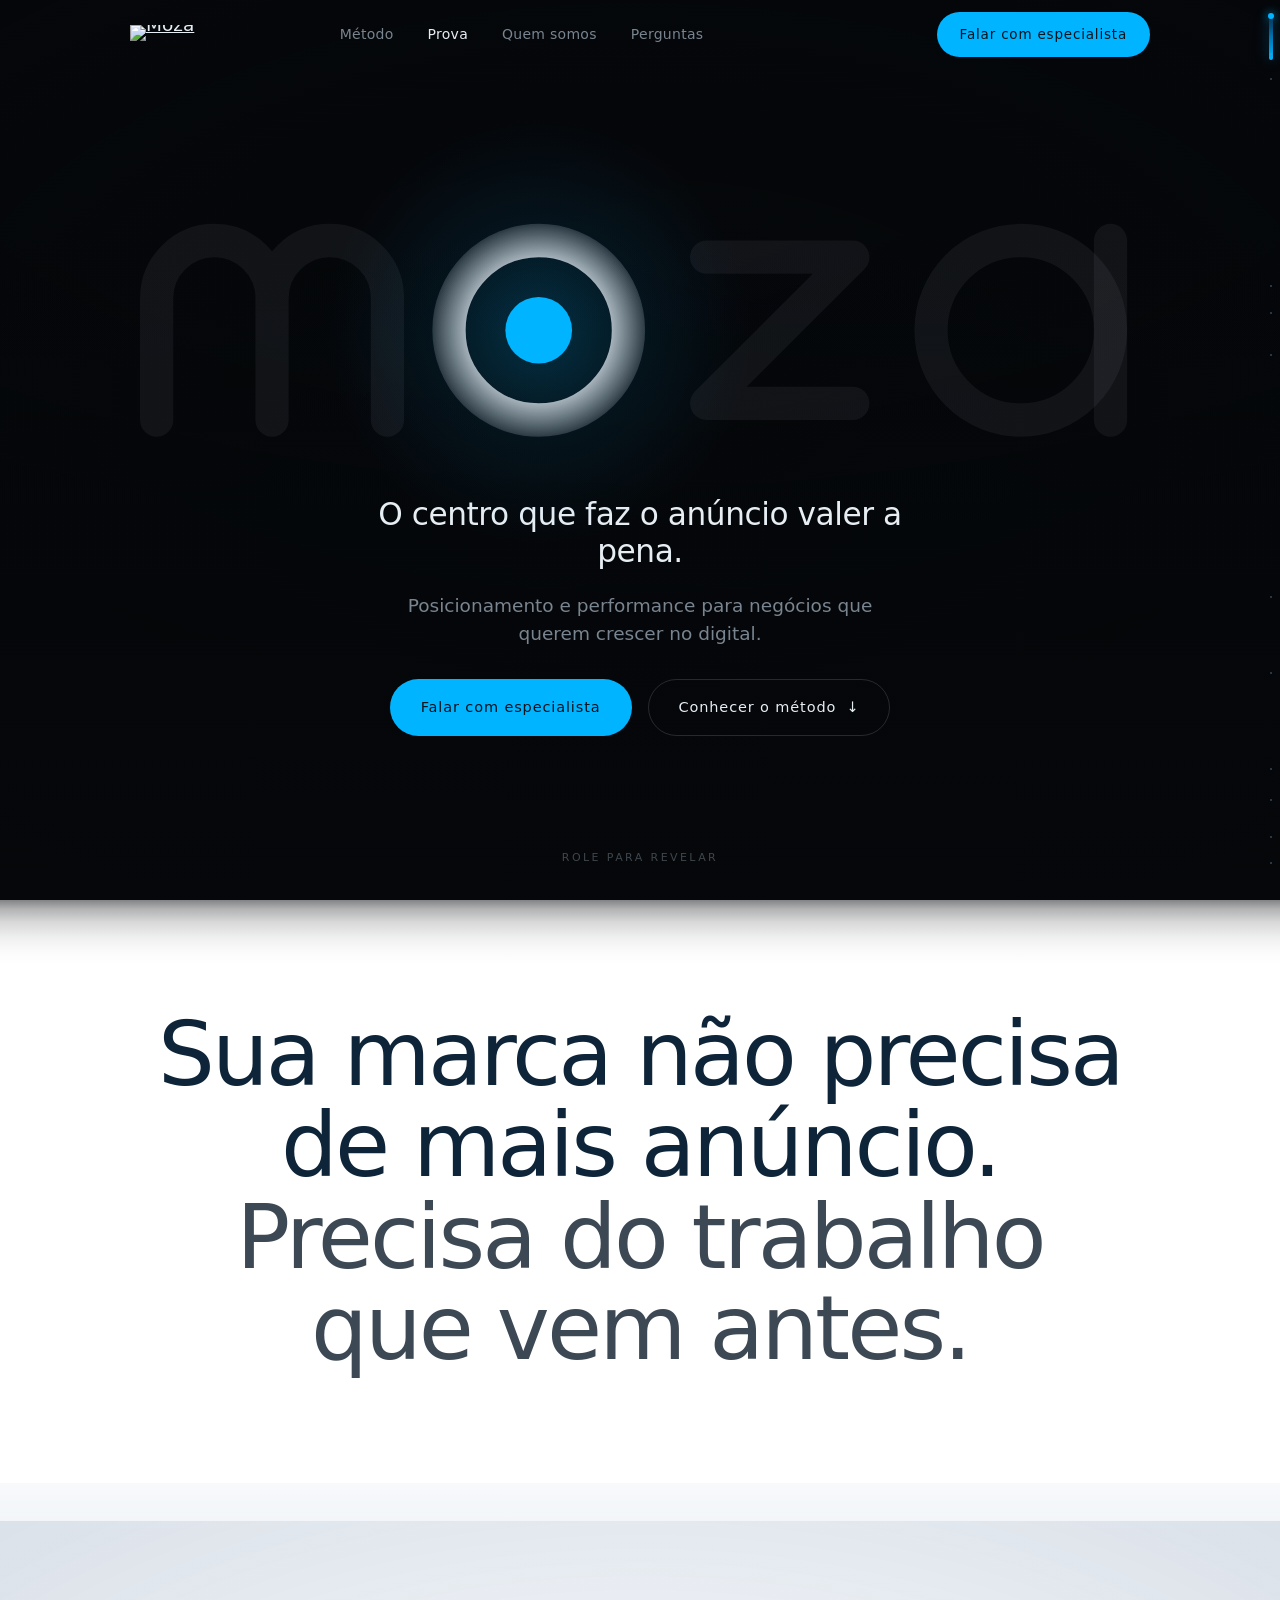
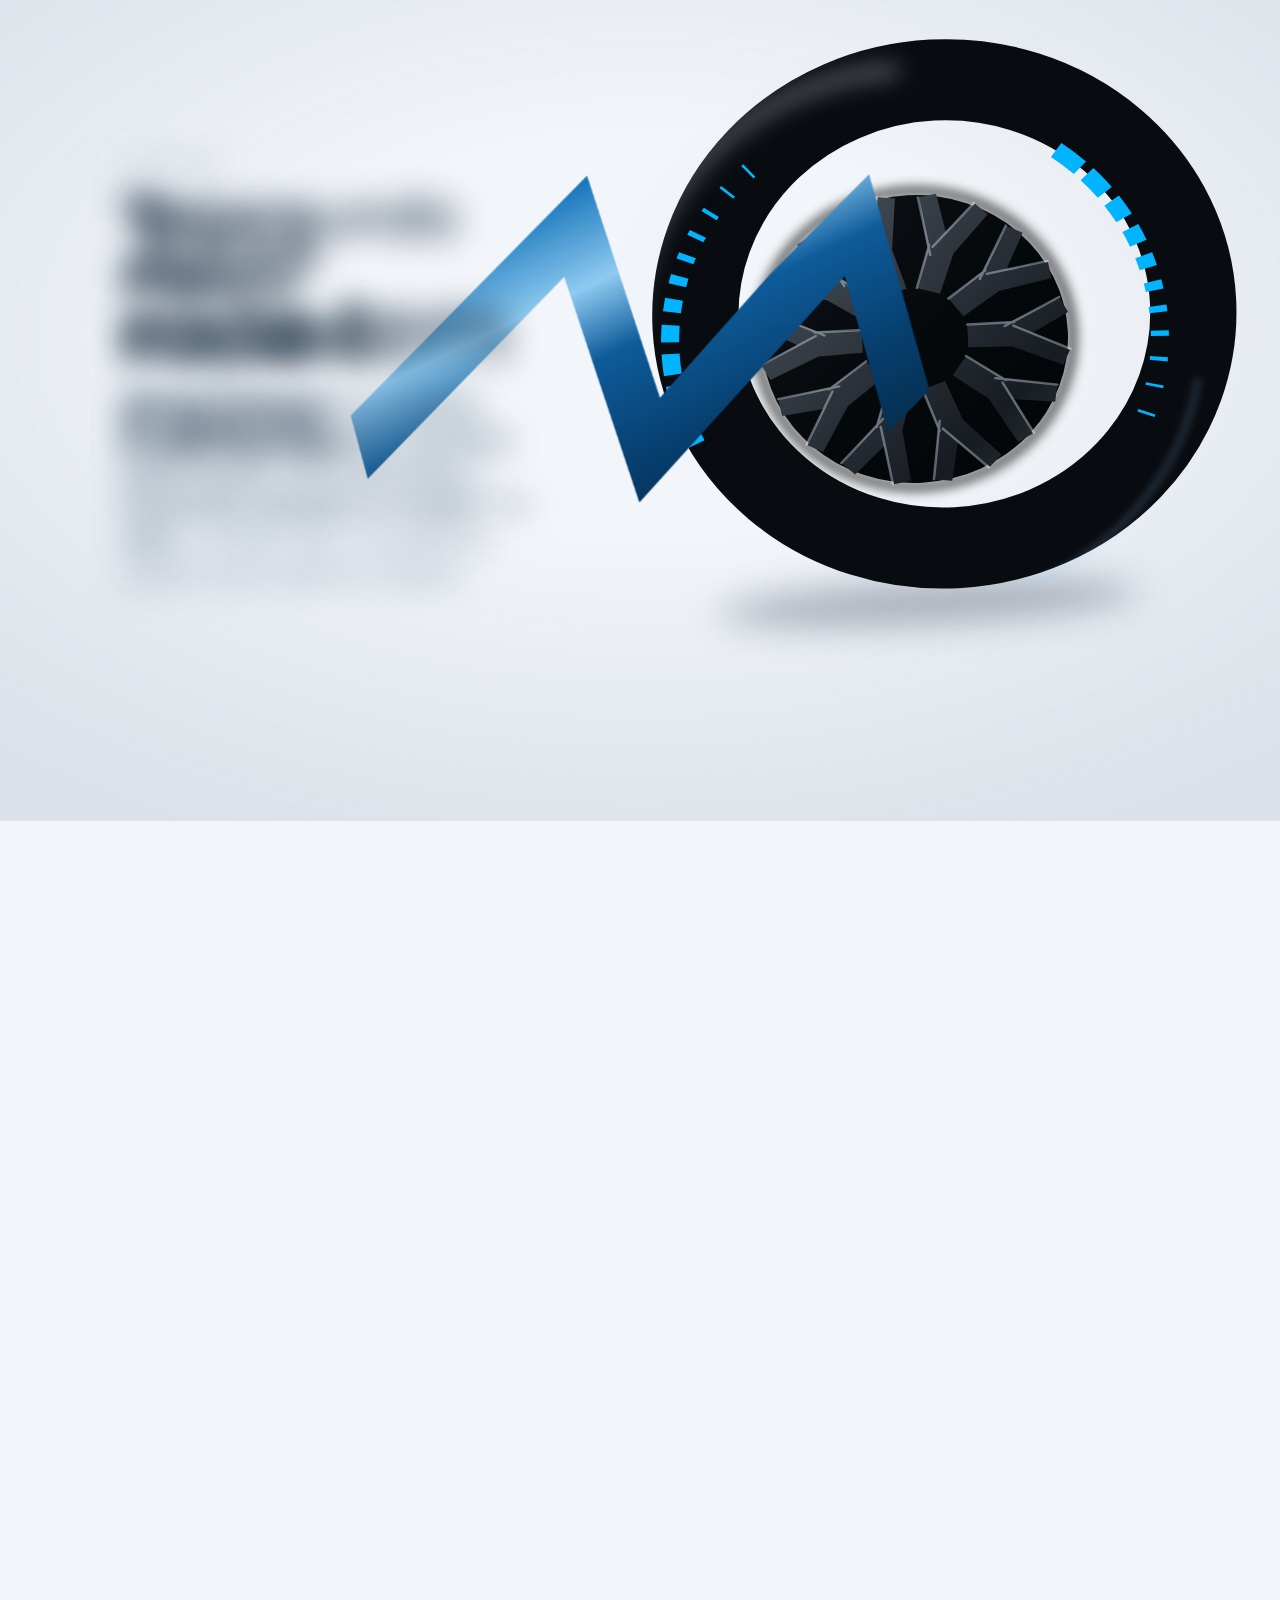
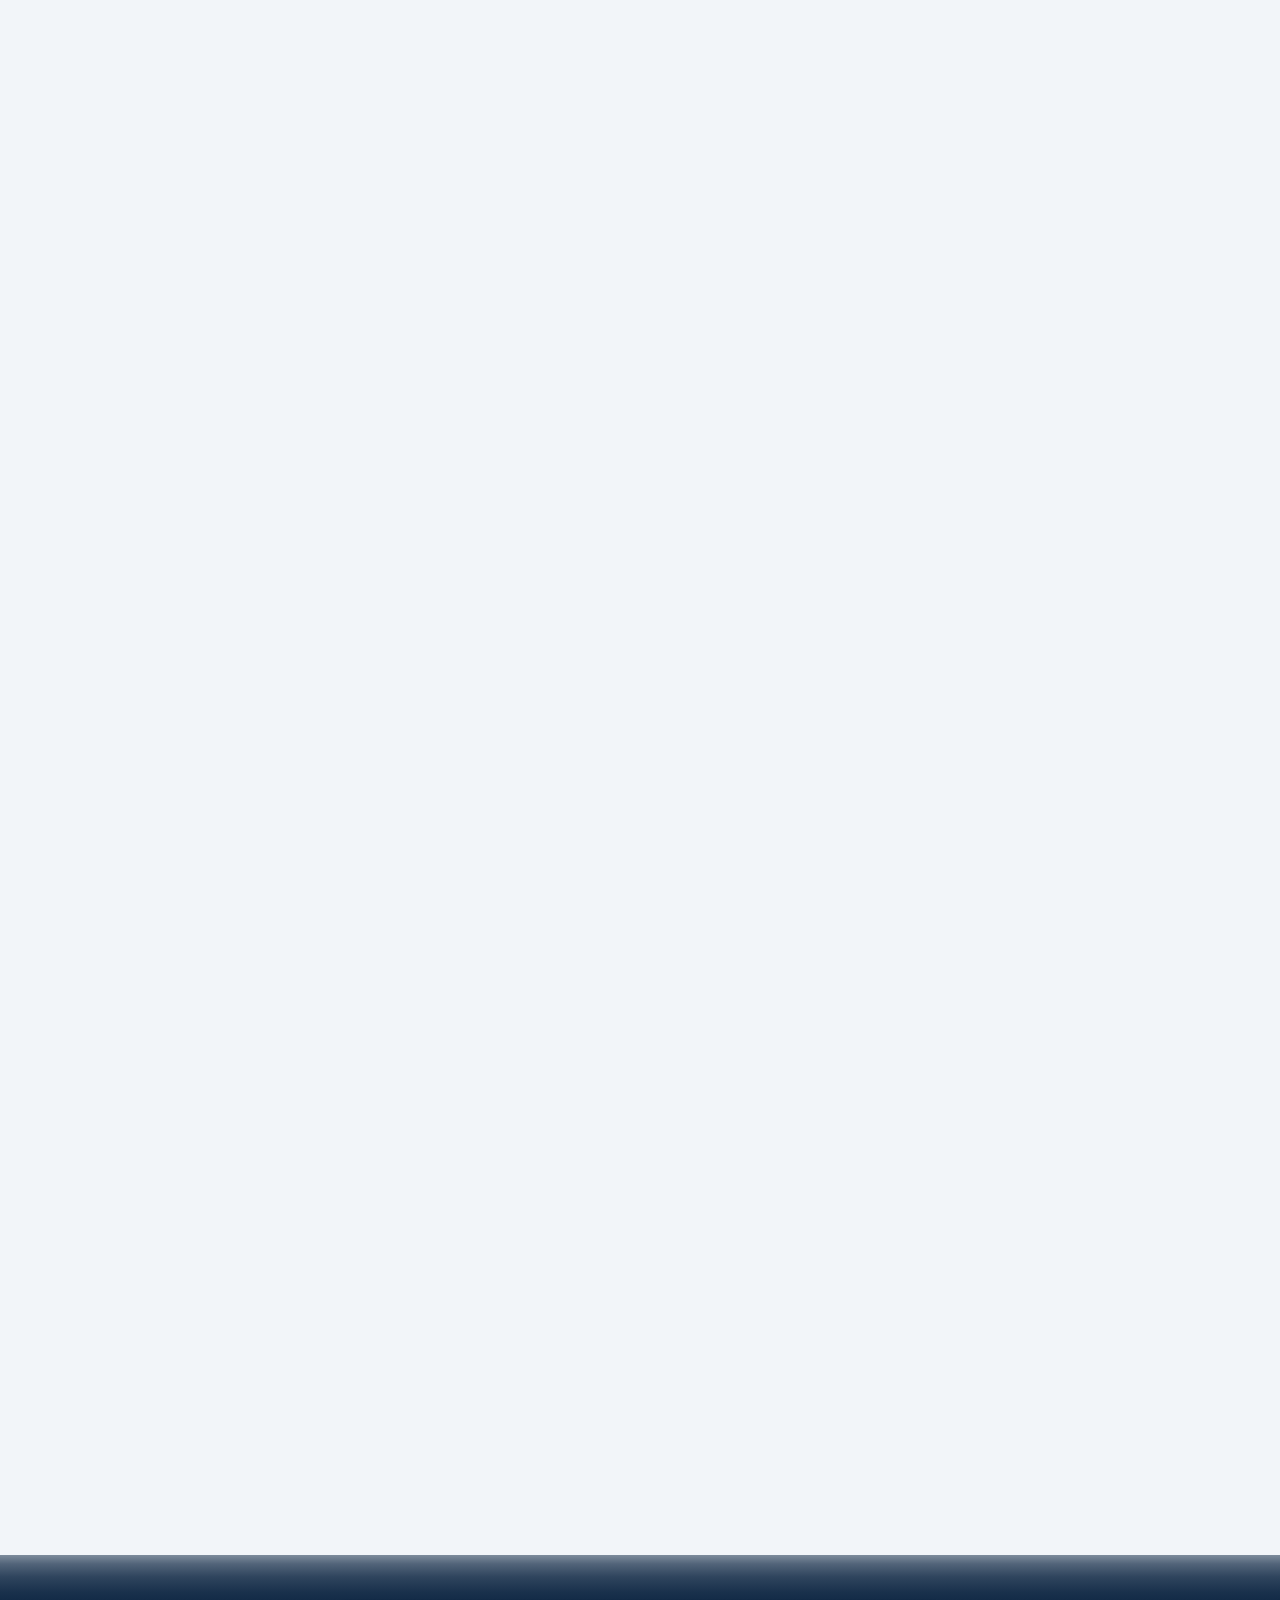
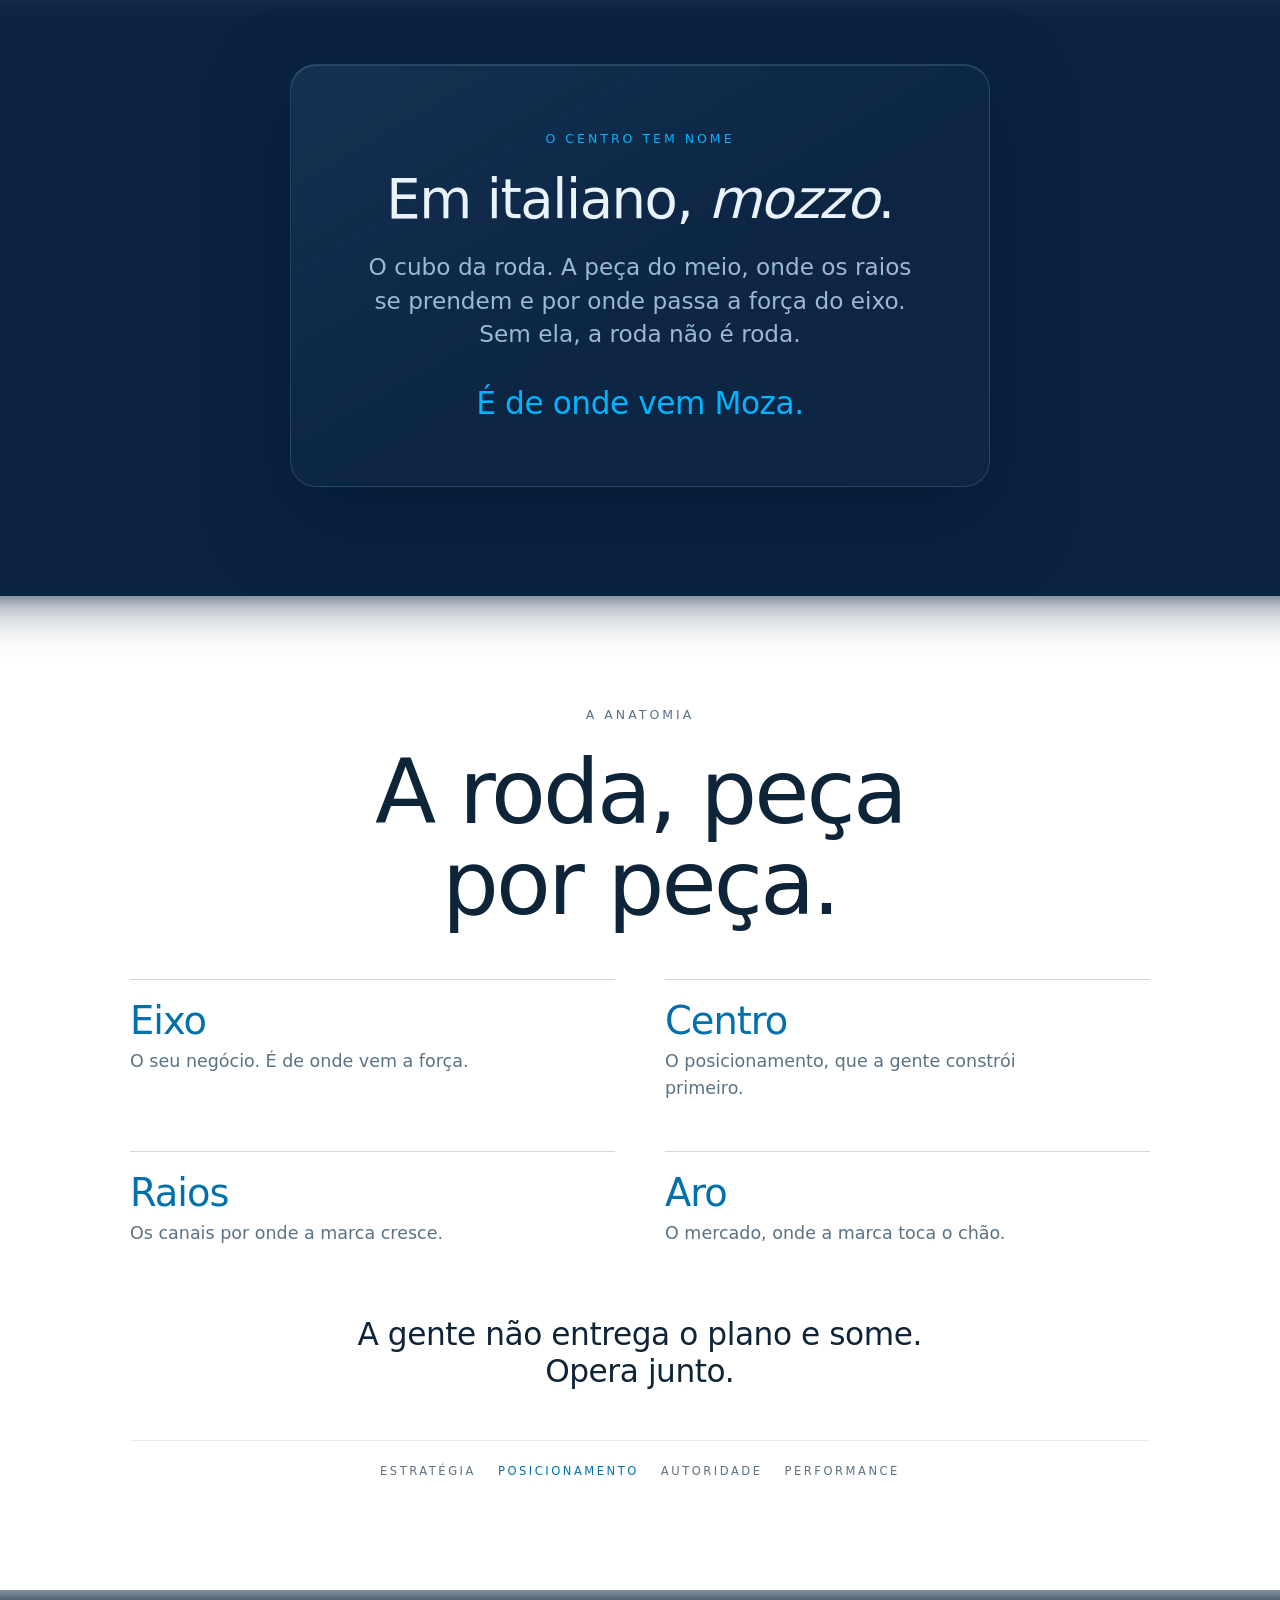
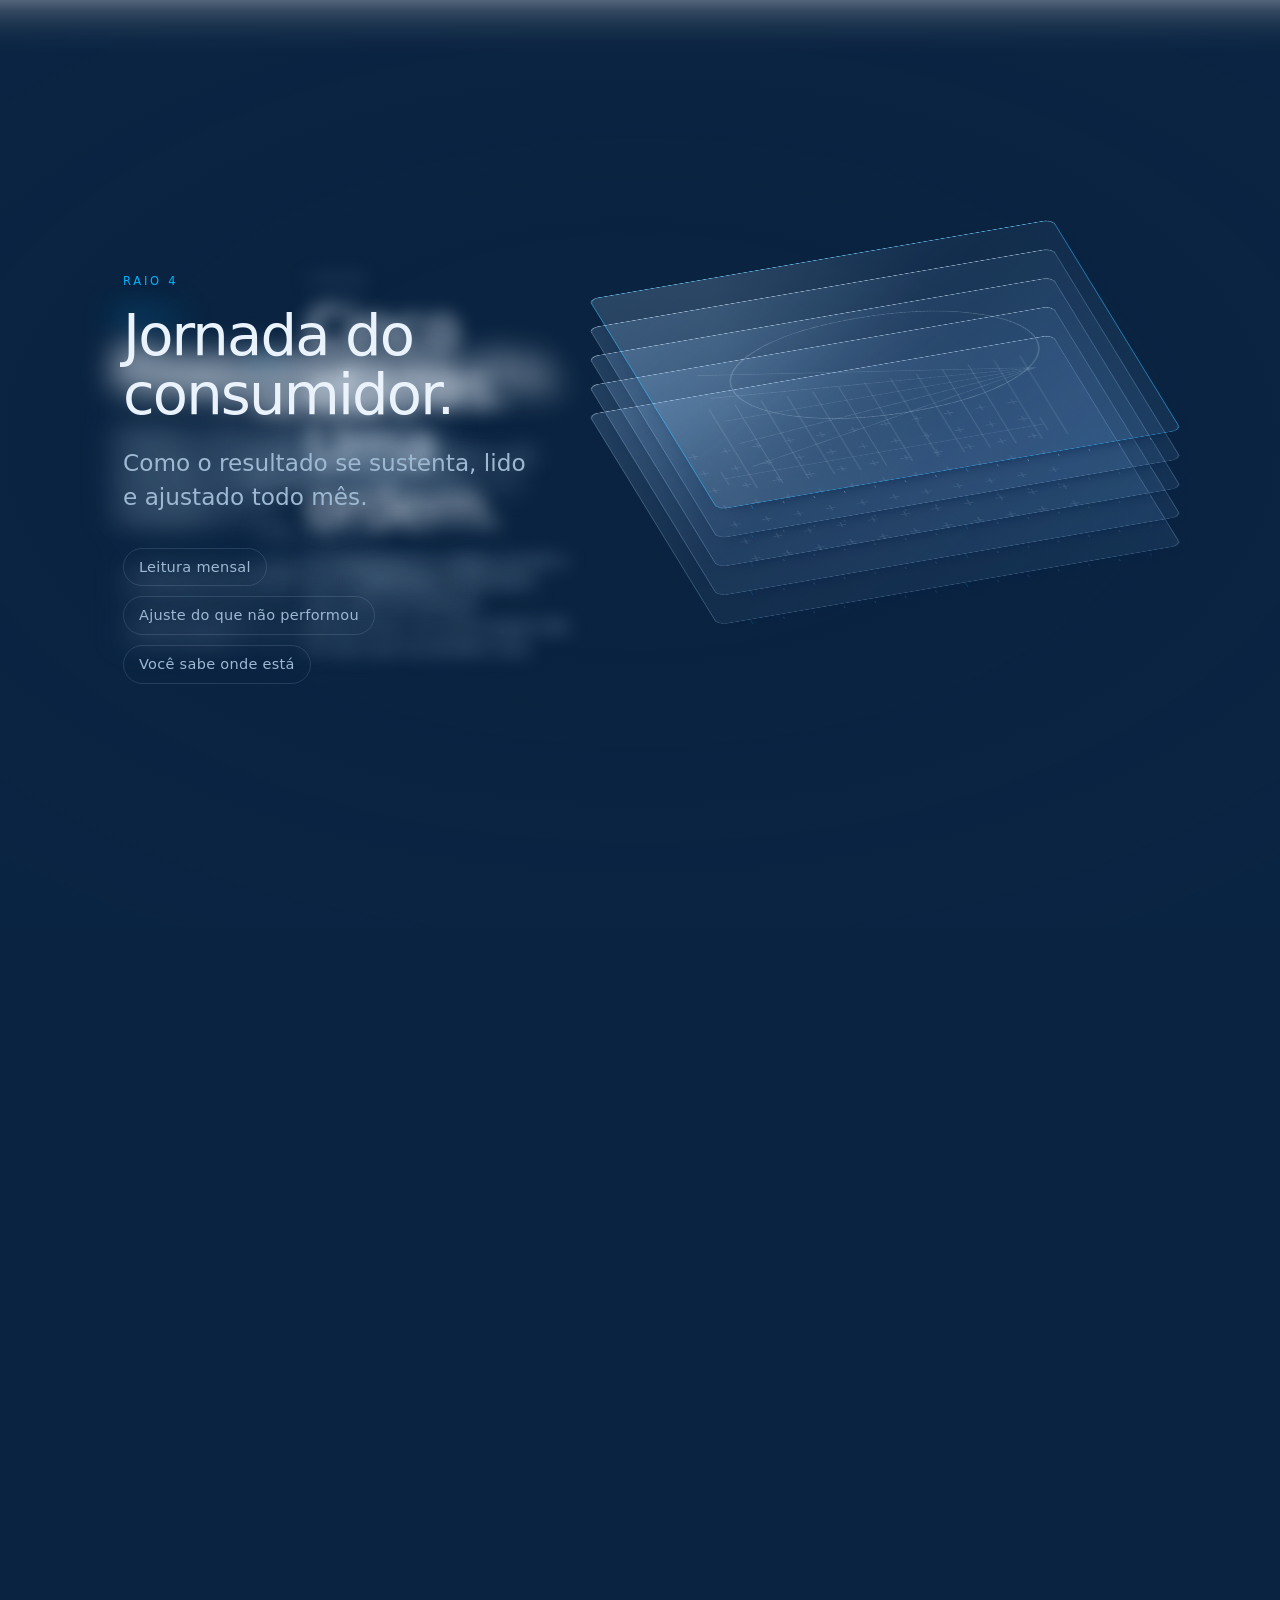
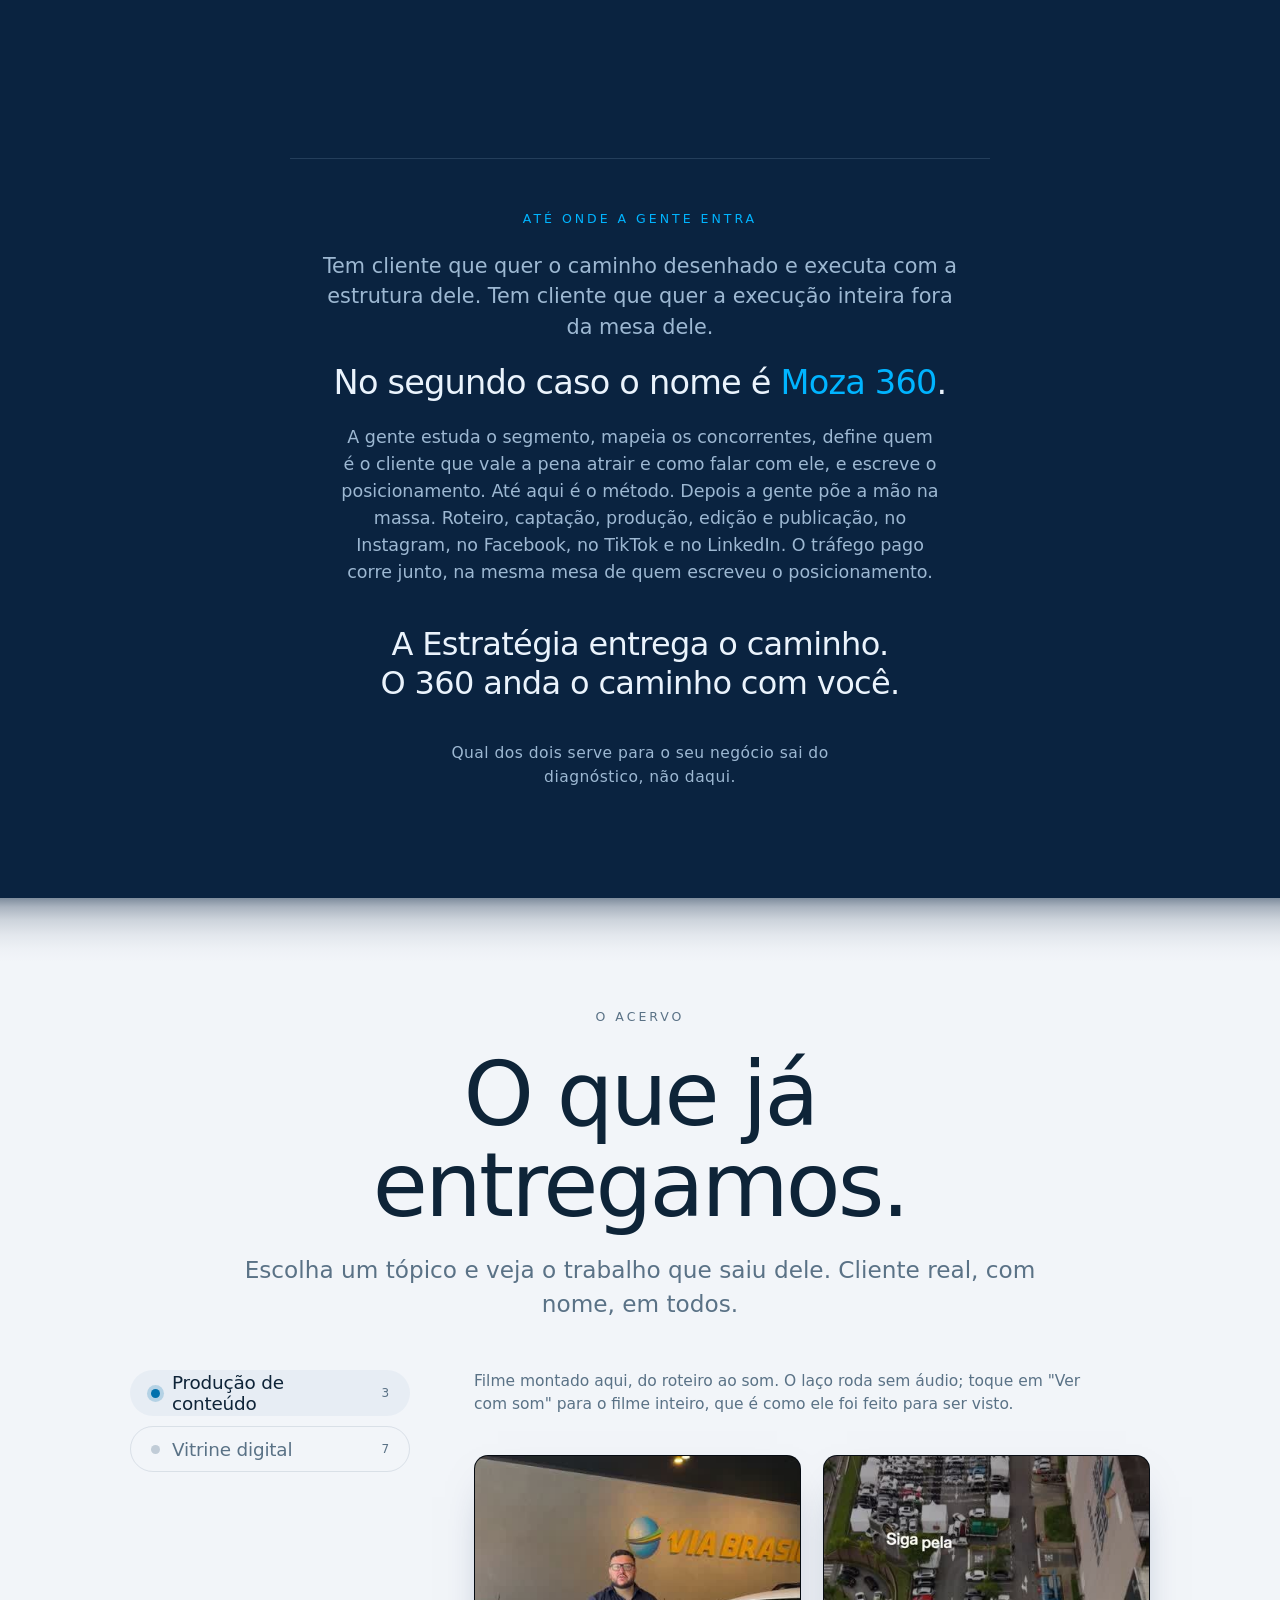
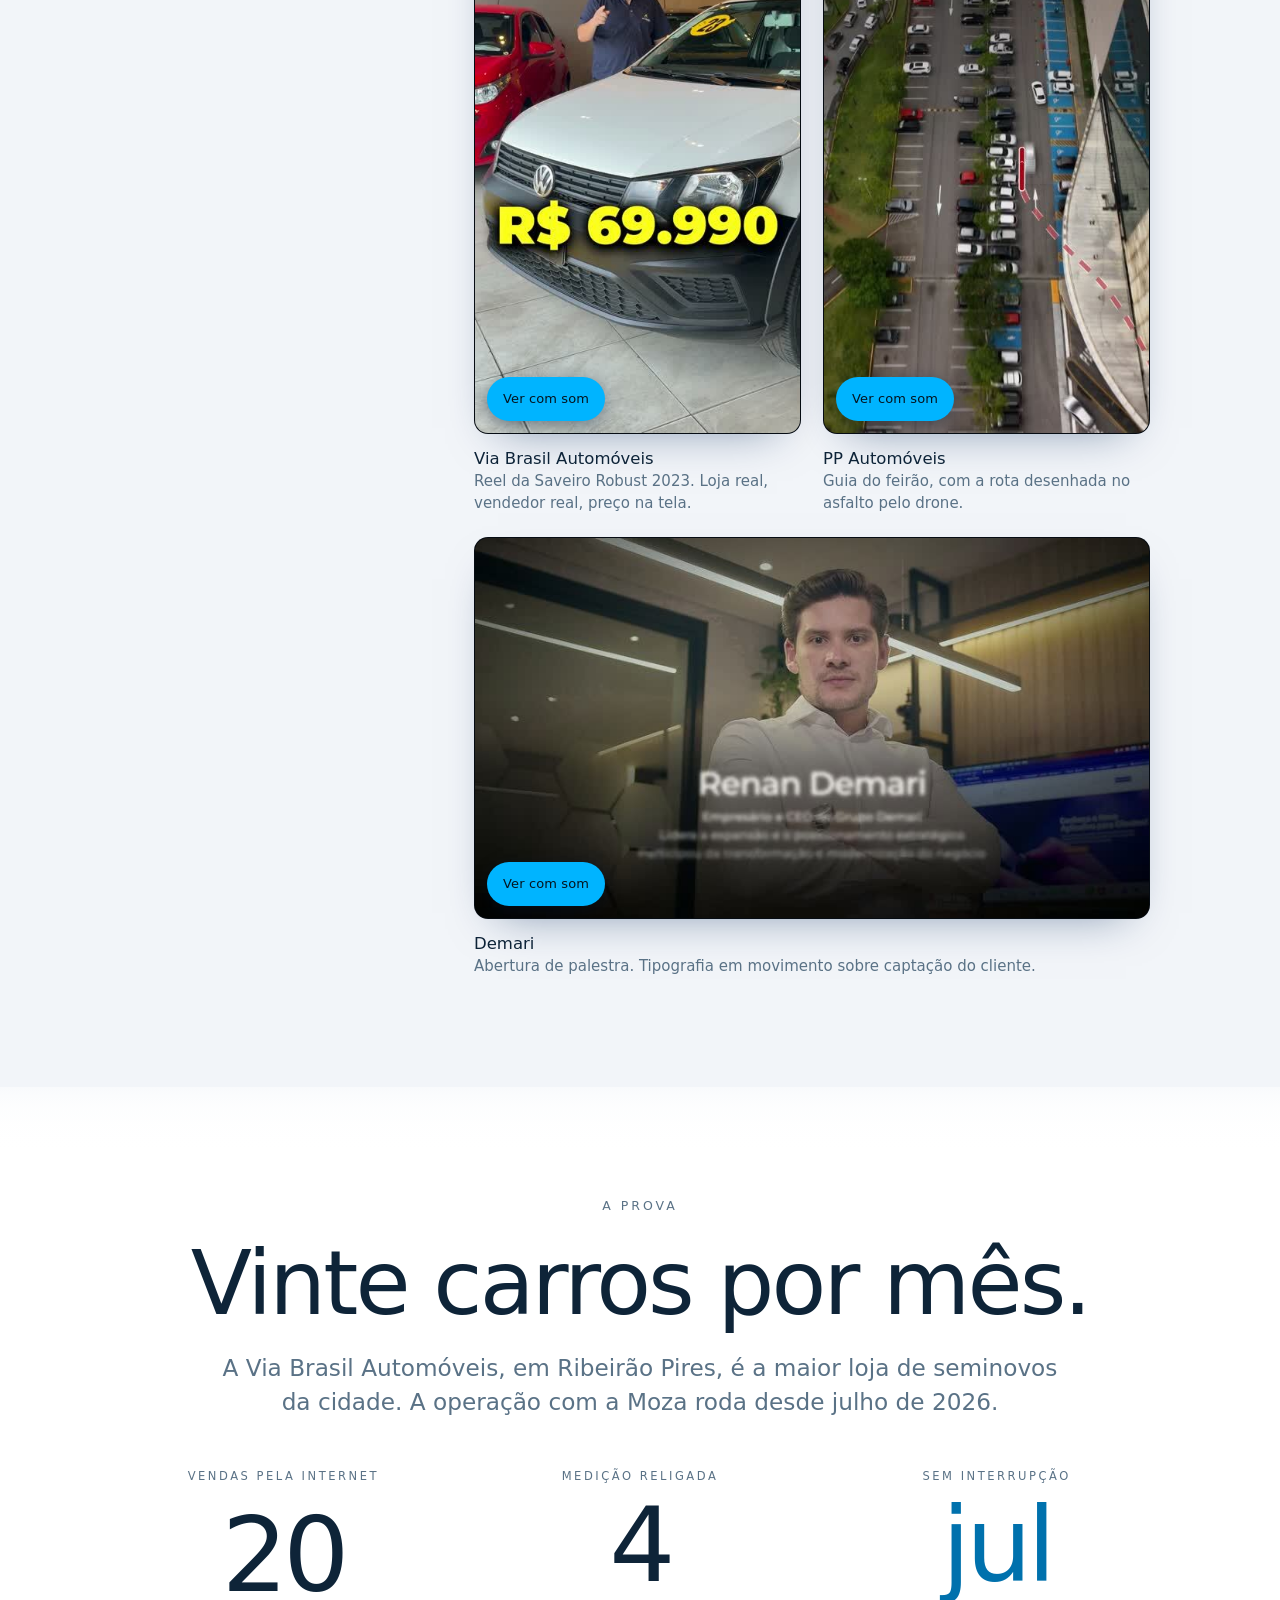
==== commit 99862bfd: "Acervo com os filmes de cliente, e o método em chapas de vidro 3D O ACERVO. A série do Panamera saiu" ====
--- a/public/index.html
+++ b/public/index.html
@@ -314,55 +314,69 @@
          renderizado, com volume e luz; aqui é prancha técnica, traço puro. Duas
          seções com o mesmo movimento não podem ter a mesma imagem.
 
-         Cinco chapas que descem e assentam uma sobre a outra, alinhadas por
-         dois pinos de registro. É empilhamento de passes, como gravura ou
-         montagem ótica: chapa fora de registro não fecha imagem nenhuma, que é
-         exatamente o que a copy diz (cinco etapas, uma ordem). Cada chapa traz
-         a marca do que aquela etapa faz. Sai de ferramentas/obra.py. -->
+         Cinco chapas de vidro que descem e assentam uma sobre a outra, num
+         eixo de registro. Empilhamento de passes, como gravura ou montagem
+         ótica: chapa fora de registro não fecha imagem nenhuma, que é
+         exatamente o que a copy diz (cinco etapas, uma ordem).
+
+         São elementos em perspectiva 3D de verdade, não isometria desenhada:
+         quem faz o ângulo é o perspective do palco, e a câmera se move com a
+         rolagem. Sai de ferramentas/obra.py. -->
     <div class="portal" data-portal data-portal-passo="90">
       <div class="portal__palco">
         <div class="portal__bruma" aria-hidden="true"></div>
-        <svg class="obra" viewBox="40 60 420 400" aria-hidden="true">
-          <g class="obra__corpo">
-            <path class="obra__pino" d="M38.4,300.0 L38.4,110.0"/>
-            <path class="obra__pino" d="M461.6,332.0 L461.6,142.0"/>
-            <g class="obra__camada" style="--e:var(--e1,0)">
-              <path class="obra__chapa" style="--e:var(--e1,0)" d="M209.5,234.7 L437.7,314.1 L290.5,365.3 L62.3,285.9 Z"/>
-      <path class="obra__canto" style="--e:var(--e1,0)" d="M62.3,285.9 L290.5,365.3 L290.5,370.3 L62.3,290.9 Z M290.5,365.3 L437.7,314.1 L437.7,319.1 L290.5,370.3 Z"/>
-      <path class="obra__borda" style="--e:var(--e1,0);--a:var(--a1,0)" d="M209.5,234.7 L437.7,314.1 L290.5,365.3 L62.3,285.9 Z"/>
-      <path class="obra__marca" style="--e:var(--e1,0);--a:var(--a1,0)" d="M222.4,257.1 L229.8,259.7 M229.8,257.1 L222.4,259.7 M198.5,265.4 L205.8,268.0 M205.8,265.4 L198.5,268.0 M174.6,273.8 L181.9,276.3 M181.9,273.8 L174.6,276.3 M150.6,282.1 L158.0,284.6 M158.0,282.1 L150.6,284.6 M126.7,290.4 L134.1,293.0 M134.1,290.4 L126.7,293.0 M246.3,265.4 L253.7,268.0 M253.7,265.4 L246.3,268.0 M222.4,273.8 L229.8,276.3 M229.8,273.8 L222.4,276.3 M198.5,282.1 L205.8,284.6 M205.8,282.1 L198.5,284.6 M174.6,290.4 L181.9,293.0 M181.9,290.4 L174.6,293.0 M150.6,298.7 L158.0,301.3 M158.0,298.7 L150.6,301.3 M270.2,273.8 L277.6,276.3 M277.6,273.8 L270.2,276.3 M246.3,282.1 L253.7,284.6 M253.7,282.1 L246.3,284.6 M222.4,290.4 L229.8,293.0 M229.8,290.4 L222.4,293.0 M198.5,298.7 L205.8,301.3 M205.8,298.7 L198.5,301.3 M174.6,307.0 L181.9,309.6 M181.9,307.0 L174.6,309.6 M294.2,282.1 L301.5,284.6 M301.5,282.1 L294.2,284.6 M270.2,290.4 L277.6,293.0 M277.6,290.4 L270.2,293.0 M246.3,298.7 L253.7,301.3 M253.7,298.7 L246.3,301.3 M222.4,307.0 L229.8,309.6 M229.8,307.0 L222.4,309.6 M198.5,315.4 L205.8,317.9 M205.8,315.4 L198.5,317.9 M318.1,290.4 L325.4,293.0 M325.4,290.4 L318.1,293.0 M294.2,298.7 L301.5,301.3 M301.5,298.7 L294.2,301.3 M270.2,307.0 L277.6,309.6 M277.6,307.0 L270.2,309.6 M246.3,315.4 L253.7,317.9 M253.7,315.4 L246.3,317.9 M222.4,323.7 L229.8,326.2 M229.8,323.7 L222.4,326.2 M342.0,298.7 L349.4,301.3 M349.4,298.7 L342.0,301.3 M318.1,307.0 L325.4,309.6 M325.4,307.0 L318.1,309.6 M294.2,315.4 L301.5,317.9 M301.5,315.4 L294.2,317.9 M270.2,323.7 L277.6,326.2 M277.6,323.7 L270.2,326.2 M246.3,332.0 L253.7,334.6 M253.7,332.0 L246.3,334.6 M365.9,307.0 L373.3,309.6 M373.3,307.0 L365.9,309.6 M342.0,315.4 L349.4,317.9 M349.4,315.4 L342.0,317.9 M318.1,323.7 L325.4,326.2 M325.4,323.7 L318.1,326.2 M294.2,332.0 L301.5,334.6 M301.5,332.0 L294.2,334.6 M270.2,340.3 L277.6,342.9 M277.6,340.3 L270.2,342.9"/>
-      <path class="obra__foco" style="--a:var(--a1,0)" d="M209.5,234.7 L437.7,314.1 L290.5,365.3 L62.3,285.9 Z"/>
-            </g>
-            <g class="obra__camada" style="--e:var(--e2,0)">
-              <path class="obra__chapa" style="--e:var(--e2,0)" d="M209.5,198.7 L437.7,278.1 L290.5,329.3 L62.3,249.9 Z"/>
-      <path class="obra__canto" style="--e:var(--e2,0)" d="M62.3,249.9 L290.5,329.3 L290.5,334.3 L62.3,254.9 Z M290.5,329.3 L437.7,278.1 L437.7,283.1 L290.5,334.3 Z"/>
-      <path class="obra__borda" style="--e:var(--e2,0);--a:var(--a2,0)" d="M209.5,198.7 L437.7,278.1 L290.5,329.3 L62.3,249.9 Z"/>
-      <path class="obra__marca" style="--e:var(--e2,0);--a:var(--a2,0)" d="M165.4,234.6 L334.6,293.4 M172.7,232.0 L158.0,237.1 M342.0,290.9 L327.3,296.0"/>
-      <path class="obra__foco" style="--a:var(--a2,0)" d="M209.5,198.7 L437.7,278.1 L290.5,329.3 L62.3,249.9 Z"/>
-            </g>
-            <g class="obra__camada" style="--e:var(--e3,0)">
-              <path class="obra__chapa" style="--e:var(--e3,0)" d="M209.5,162.7 L437.7,242.1 L290.5,293.3 L62.3,213.9 Z"/>
-      <path class="obra__canto" style="--e:var(--e3,0)" d="M62.3,213.9 L290.5,293.3 L290.5,298.3 L62.3,218.9 Z M290.5,293.3 L437.7,242.1 L437.7,247.1 L290.5,298.3 Z"/>
-      <path class="obra__borda" style="--e:var(--e3,0);--a:var(--a3,0)" d="M209.5,162.7 L437.7,242.1 L290.5,293.3 L62.3,213.9 Z"/>
-      <path class="obra__marca" style="--e:var(--e3,0);--a:var(--a3,0)" d="M215.0,182.6 L119.4,215.8 M233.4,189.0 L137.8,222.2 M251.8,195.4 L156.2,228.6 M270.2,201.8 L174.6,235.0 M288.6,208.2 L193.0,241.4 M307.0,214.6 L211.4,247.8 M325.4,221.0 L229.8,254.2 M343.8,227.4 L248.2,260.6 M362.2,233.8 L266.6,267.0 M380.6,240.2 L285.0,273.4"/>
-      <path class="obra__foco" style="--a:var(--a3,0)" d="M209.5,162.7 L437.7,242.1 L290.5,293.3 L62.3,213.9 Z"/>
-            </g>
-            <g class="obra__camada" style="--e:var(--e4,0)">
-              <path class="obra__chapa" style="--e:var(--e4,0)" d="M209.5,126.7 L437.7,206.1 L290.5,257.3 L62.3,177.9 Z"/>
-      <path class="obra__canto" style="--e:var(--e4,0)" d="M62.3,177.9 L290.5,257.3 L290.5,262.3 L62.3,182.9 Z M290.5,257.3 L437.7,206.1 L437.7,211.1 L290.5,262.3 Z"/>
-      <path class="obra__borda" style="--e:var(--e4,0);--a:var(--a4,0)" d="M209.5,126.7 L437.7,206.1 L290.5,257.3 L62.3,177.9 Z"/>
-      <path class="obra__marca" style="--e:var(--e4,0);--a:var(--a4,0)" d="M216.9,144.6 L329.1,219.5 M191.1,153.6 L329.1,219.5 M165.4,162.6 L329.1,219.5 M139.6,171.5 L329.1,219.5 M113.8,180.5 L329.1,219.5"/>
-      <path class="obra__foco" style="--a:var(--a4,0)" d="M209.5,126.7 L437.7,206.1 L290.5,257.3 L62.3,177.9 Z"/>
-            </g>
-            <g class="obra__camada" style="--e:var(--e5,0)">
-              <path class="obra__chapa" style="--e:var(--e5,0)" d="M209.5,90.7 L437.7,170.1 L290.5,221.3 L62.3,141.9 Z"/>
-      <path class="obra__canto" style="--e:var(--e5,0)" d="M62.3,141.9 L290.5,221.3 L290.5,226.3 L62.3,146.9 Z M290.5,221.3 L437.7,170.1 L437.7,175.1 L290.5,226.3 Z"/>
-      <path class="obra__borda" style="--e:var(--e5,0);--a:var(--a5,0)" d="M209.5,90.7 L437.7,170.1 L290.5,221.3 L62.3,141.9 Z"/>
-      <path class="obra__marca" style="--e:var(--e5,0);--a:var(--a5,0)" d="M321.8,181.0 L314.3,183.0 M305.2,184.3 L294.7,184.9 M283.2,184.8 L270.8,184.1 M257.9,182.6 L244.9,180.4 M231.9,177.7 L219.4,174.4 M207.7,170.7 L197.0,166.6 M187.6,162.3 L179.7,157.8 M173.6,153.2 L169.3,148.8 M167.1,144.5 L166.8,140.4 M168.7,136.8 L172.5,133.7 M178.2,131.0 L185.7,129.0 M194.8,127.7 L205.3,127.1 M216.8,127.2 L229.2,127.9 M242.1,129.4 L255.1,131.6 M268.1,134.3 L280.6,137.6 M292.3,141.3 L303.0,145.4 M312.4,149.7 L320.3,154.2 M326.4,158.8 L330.7,163.2 M332.9,167.5 L333.2,171.6 M331.3,175.2 L327.5,178.3"/>
-      <path class="obra__foco" style="--a:var(--a5,0)" d="M209.5,90.7 L437.7,170.1 L290.5,221.3 L62.3,141.9 Z"/>
-            </g>
-          </g>
-        </svg>
+        <div class="obra" aria-hidden="true">
+          <div class="obra__camara">
+            <div class="obra__pilha">
+              <div class="chapa" style="--i:0;--e:var(--e1,0);--a:var(--a1,0)">
+                <div class="chapa__corpo">
+                  <svg class="chapa__marca" viewBox="0 0 400 260" aria-hidden="true">
+                    <path d="M35,34 h9 M40,29 v9 M35,66 h9 M40,61 v9 M35,98 h9 M40,93 v9 M35,130 h9 M40,125 v9 M35,162 h9 M40,157 v9 M35,194 h9 M40,189 v9 M35,226 h9 M40,221 v9 M67,34 h9 M72,29 v9 M67,66 h9 M72,61 v9 M67,98 h9 M72,93 v9 M67,130 h9 M72,125 v9 M67,162 h9 M72,157 v9 M67,194 h9 M72,189 v9 M67,226 h9 M72,221 v9 M99,34 h9 M104,29 v9 M99,66 h9 M104,61 v9 M99,98 h9 M104,93 v9 M99,130 h9 M104,125 v9 M99,162 h9 M104,157 v9 M99,194 h9 M104,189 v9 M99,226 h9 M104,221 v9 M131,34 h9 M136,29 v9 M131,66 h9 M136,61 v9 M131,98 h9 M136,93 v9 M131,130 h9 M136,125 v9 M131,162 h9 M136,157 v9 M131,194 h9 M136,189 v9 M131,226 h9 M136,221 v9 M163,34 h9 M168,29 v9 M163,66 h9 M168,61 v9 M163,98 h9 M168,93 v9 M163,130 h9 M168,125 v9 M163,162 h9 M168,157 v9 M163,194 h9 M168,189 v9 M163,226 h9 M168,221 v9 M195,34 h9 M200,29 v9 M195,66 h9 M200,61 v9 M195,98 h9 M200,93 v9 M195,130 h9 M200,125 v9 M195,162 h9 M200,157 v9 M195,194 h9 M200,189 v9 M195,226 h9 M200,221 v9 M227,34 h9 M232,29 v9 M227,66 h9 M232,61 v9 M227,98 h9 M232,93 v9 M227,130 h9 M232,125 v9 M227,162 h9 M232,157 v9 M227,194 h9 M232,189 v9 M227,226 h9 M232,221 v9 M259,34 h9 M264,29 v9 M259,66 h9 M264,61 v9 M259,98 h9 M264,93 v9 M259,130 h9 M264,125 v9 M259,162 h9 M264,157 v9 M259,194 h9 M264,189 v9 M259,226 h9 M264,221 v9 M291,34 h9 M296,29 v9 M291,66 h9 M296,61 v9 M291,98 h9 M296,93 v9 M291,130 h9 M296,125 v9 M291,162 h9 M296,157 v9 M291,194 h9 M296,189 v9 M291,226 h9 M296,221 v9 M323,34 h9 M328,29 v9 M323,66 h9 M328,61 v9 M323,98 h9 M328,93 v9 M323,130 h9 M328,125 v9 M323,162 h9 M328,157 v9 M323,194 h9 M328,189 v9 M323,226 h9 M328,221 v9 M355,34 h9 M360,29 v9 M355,66 h9 M360,61 v9 M355,98 h9 M360,93 v9 M355,130 h9 M360,125 v9 M355,162 h9 M360,157 v9 M355,194 h9 M360,189 v9 M355,226 h9 M360,221 v9"/>
+                  </svg>
+                  <span class="chapa__brilho"></span>
+                </div>
+                <div class="chapa__regua"><i></i><i></i><i></i><i></i><i></i><i></i><i></i><i></i><i></i><i></i><i></i><i></i><i></i><i></i></div>
+              </div>
+              <div class="chapa" style="--i:1;--e:var(--e2,0);--a:var(--a2,0)">
+                <div class="chapa__corpo">
+                  <svg class="chapa__marca" viewBox="0 0 400 260" aria-hidden="true">
+                    <path d="M40,130 H360 M40,118 V142 M360,118 V142"/>
+                  </svg>
+                  <span class="chapa__brilho"></span>
+                </div>
+                <div class="chapa__regua"><i></i><i></i><i></i><i></i><i></i><i></i><i></i><i></i><i></i><i></i><i></i><i></i><i></i><i></i></div>
+              </div>
+              <div class="chapa" style="--i:2;--e:var(--e3,0);--a:var(--a3,0)">
+                <div class="chapa__corpo">
+                  <svg class="chapa__marca" viewBox="0 0 400 260" aria-hidden="true">
+                    <path d="M48,56 V204 M74,56 V204 M100,56 V204 M126,56 V204 M152,56 V204 M178,56 V204 M204,56 V204 M230,56 V204 M256,56 V204 M282,56 V204 M308,56 V204 M334,56 V204 M360,56 V204"/>
+                  </svg>
+                  <span class="chapa__brilho"></span>
+                </div>
+                <div class="chapa__regua"><i></i><i></i><i></i><i></i><i></i><i></i><i></i><i></i><i></i><i></i><i></i><i></i><i></i><i></i></div>
+              </div>
+              <div class="chapa" style="--i:3;--e:var(--e4,0);--a:var(--a4,0)">
+                <div class="chapa__corpo">
+                  <svg class="chapa__marca" viewBox="0 0 400 260" aria-hidden="true">
+                    <path d="M40,44 L352,130 M40,87 L352,130 M40,130 L352,130 M40,173 L352,130 M40,216 L352,130"/>
+                  </svg>
+                  <span class="chapa__brilho"></span>
+                </div>
+                <div class="chapa__regua"><i></i><i></i><i></i><i></i><i></i><i></i><i></i><i></i><i></i><i></i><i></i><i></i><i></i><i></i></div>
+              </div>
+              <div class="chapa" style="--i:4;--e:var(--e5,0);--a:var(--a5,0)">
+                <div class="chapa__corpo">
+                  <svg class="chapa__marca" viewBox="0 0 400 260" aria-hidden="true">
+                    <path d="M200,42 C288,42 352,81 352,130 C352,179 288,218 200,218 C112,218 48,179 48,130 C48,81 112,42 200,42"/>
+                  </svg>
+                  <span class="chapa__brilho"></span>
+                </div>
+                <div class="chapa__regua"><i></i><i></i><i></i><i></i><i></i><i></i><i></i><i></i><i></i><i></i><i></i><i></i><i></i><i></i></div>
+              </div>
+            </div>
+            <div class="obra__eixo"></div>
+          </div>
+        </div>
         <div class="portal__luz" aria-hidden="true"></div>
 
         <div class="portal__cena">
@@ -441,72 +455,51 @@
       </div>
       <div class="acervo entra">
         <ul class="acervo__lista" role="tablist" aria-label="Tópicos do acervo">
-        <li><button class="aba" role="tab" id="aba-0" aria-controls="grp-0" aria-selected="true" style="--tomAba:#0071AD"><i></i>Produção de conteúdo<b>10</b></button></li>
+        <li><button class="aba" role="tab" id="aba-0" aria-controls="grp-0" aria-selected="true" style="--tomAba:#0071AD"><i></i>Produção de conteúdo<b>3</b></button></li>
         <li><button class="aba" role="tab" id="aba-1" aria-controls="grp-1" aria-selected="false" style="--tomAba:#0096DC"><i></i>Vitrine digital<b>7</b></button></li>
         </ul>
         <div class="acervo__painel">
-        <div class="acervo__grupo acervo__grupo--serie" role="tabpanel" id="grp-0" aria-labelledby="aba-0" style="--tomAba:#0071AD" data-vivo>
-          <p class="acervo__nota">Porsche Panamera Sport Turismo, para a Garage 665. Dez vistas no
-          mesmo padrão de estúdio, sete externas e três internas, entregues prontas para publicar.</p>
-          <figure class="obraCard obraCard--vista">
-            <picture>
-              <source type="image/webp" srcset="assets/img/serie/g665-01-400.webp 400w, assets/img/serie/g665-01-640.webp 640w" sizes="(min-width:900px) 22vw, 44vw">
-              <img src="assets/img/serie/g665-01-400.jpg" srcset="assets/img/serie/g665-01-400.jpg 400w, assets/img/serie/g665-01-640.jpg 640w" sizes="(min-width:900px) 22vw, 44vw" width="640" height="452" loading="lazy" decoding="async" alt="Dianteira 3/4 do Porsche Panamera Sport Turismo no estúdio da Garage 665">
-            </picture>
-          </figure>
-          <figure class="obraCard obraCard--vista">
-            <picture>
-              <source type="image/webp" srcset="assets/img/serie/g665-02-400.webp 400w, assets/img/serie/g665-02-640.webp 640w" sizes="(min-width:900px) 22vw, 44vw">
-              <img src="assets/img/serie/g665-02-400.jpg" srcset="assets/img/serie/g665-02-400.jpg 400w, assets/img/serie/g665-02-640.jpg 640w" sizes="(min-width:900px) 22vw, 44vw" width="640" height="452" loading="lazy" decoding="async" alt="Frontal do Porsche Panamera Sport Turismo no estúdio da Garage 665">
-            </picture>
-          </figure>
-          <figure class="obraCard obraCard--vista">
-            <picture>
-              <source type="image/webp" srcset="assets/img/serie/g665-03-400.webp 400w, assets/img/serie/g665-03-640.webp 640w" sizes="(min-width:900px) 22vw, 44vw">
-              <img src="assets/img/serie/g665-03-400.jpg" srcset="assets/img/serie/g665-03-400.jpg 400w, assets/img/serie/g665-03-640.jpg 640w" sizes="(min-width:900px) 22vw, 44vw" width="640" height="452" loading="lazy" decoding="async" alt="Perfil do Porsche Panamera Sport Turismo no estúdio da Garage 665">
-            </picture>
-          </figure>
-          <figure class="obraCard obraCard--vista">
-            <picture>
-              <source type="image/webp" srcset="assets/img/serie/g665-04-400.webp 400w, assets/img/serie/g665-04-640.webp 640w" sizes="(min-width:900px) 22vw, 44vw">
-              <img src="assets/img/serie/g665-04-400.jpg" srcset="assets/img/serie/g665-04-400.jpg 400w, assets/img/serie/g665-04-640.jpg 640w" sizes="(min-width:900px) 22vw, 44vw" width="640" height="452" loading="lazy" decoding="async" alt="Dianteira 3/4, lado oposto do Porsche Panamera Sport Turismo no estúdio da Garage 665">
-            </picture>
-          </figure>
-          <figure class="obraCard obraCard--vista">
-            <picture>
-              <source type="image/webp" srcset="assets/img/serie/g665-05-400.webp 400w, assets/img/serie/g665-05-640.webp 640w" sizes="(min-width:900px) 22vw, 44vw">
-              <img src="assets/img/serie/g665-05-400.jpg" srcset="assets/img/serie/g665-05-400.jpg 400w, assets/img/serie/g665-05-640.jpg 640w" sizes="(min-width:900px) 22vw, 44vw" width="640" height="452" loading="lazy" decoding="async" alt="Traseira 3/4 do Porsche Panamera Sport Turismo no estúdio da Garage 665">
-            </picture>
-          </figure>
-          <figure class="obraCard obraCard--vista">
-            <picture>
-              <source type="image/webp" srcset="assets/img/serie/g665-06-400.webp 400w, assets/img/serie/g665-06-640.webp 640w" sizes="(min-width:900px) 22vw, 44vw">
-              <img src="assets/img/serie/g665-06-400.jpg" srcset="assets/img/serie/g665-06-400.jpg 400w, assets/img/serie/g665-06-640.jpg 640w" sizes="(min-width:900px) 22vw, 44vw" width="640" height="452" loading="lazy" decoding="async" alt="Traseira do Porsche Panamera Sport Turismo no estúdio da Garage 665">
-            </picture>
-          </figure>
-          <figure class="obraCard obraCard--vista">
-            <picture>
-              <source type="image/webp" srcset="assets/img/serie/g665-07-400.webp 400w, assets/img/serie/g665-07-640.webp 640w" sizes="(min-width:900px) 22vw, 44vw">
-              <img src="assets/img/serie/g665-07-400.jpg" srcset="assets/img/serie/g665-07-400.jpg 400w, assets/img/serie/g665-07-640.jpg 640w" sizes="(min-width:900px) 22vw, 44vw" width="640" height="452" loading="lazy" decoding="async" alt="Perfil traseiro do Porsche Panamera Sport Turismo no estúdio da Garage 665">
-            </picture>
-          </figure>
-          <figure class="obraCard obraCard--vista">
-            <picture>
-              <source type="image/webp" srcset="assets/img/serie/g665-08-400.webp 400w, assets/img/serie/g665-08-640.webp 640w" sizes="(min-width:900px) 22vw, 44vw">
-              <img src="assets/img/serie/g665-08-400.jpg" srcset="assets/img/serie/g665-08-400.jpg 400w, assets/img/serie/g665-08-640.jpg 640w" sizes="(min-width:900px) 22vw, 44vw" width="640" height="452" loading="lazy" decoding="async" alt="Painel e console do Porsche Panamera Sport Turismo no estúdio da Garage 665">
-            </picture>
-          </figure>
-          <figure class="obraCard obraCard--vista">
-            <picture>
-              <source type="image/webp" srcset="assets/img/serie/g665-09-400.webp 400w, assets/img/serie/g665-09-640.webp 640w" sizes="(min-width:900px) 22vw, 44vw">
-              <img src="assets/img/serie/g665-09-400.jpg" srcset="assets/img/serie/g665-09-400.jpg 400w, assets/img/serie/g665-09-640.jpg 640w" sizes="(min-width:900px) 22vw, 44vw" width="640" height="452" loading="lazy" decoding="async" alt="Instrumentos do Porsche Panamera Sport Turismo no estúdio da Garage 665">
-            </picture>
-          </figure>
-          <figure class="obraCard obraCard--vista">
-            <picture>
-              <source type="image/webp" srcset="assets/img/serie/g665-10-400.webp 400w, assets/img/serie/g665-10-640.webp 640w" sizes="(min-width:900px) 22vw, 44vw">
-              <img src="assets/img/serie/g665-10-400.jpg" srcset="assets/img/serie/g665-10-400.jpg 400w, assets/img/serie/g665-10-640.jpg 640w" sizes="(min-width:900px) 22vw, 44vw" width="640" height="452" loading="lazy" decoding="async" alt="Interior, lado do motorista do Porsche Panamera Sport Turismo no estúdio da Garage 665">
-            </picture>
+        <div class="acervo__grupo acervo__grupo--filmes" role="tabpanel" id="grp-0" aria-labelledby="aba-0" style="--tomAba:#0071AD" data-vivo>
+          <p class="acervo__nota">Filme montado aqui, do roteiro ao som. O laço roda sem áudio; toque
+          em "Ver com som" para o filme inteiro, que é como ele foi feito para ser visto.</p>
+          <figure class="filme" data-filme data-cheio="assets/video/via-brasil-saveiro.mp4">
+            <div class="filme__tela">
+              <video class="filme__video" width="420" height="746" muted loop playsinline
+                preload="none" poster="assets/video/via-brasil-cartaz.jpg" aria-label="Reel vertical da Saveiro Robust 2023 para a Via Brasil Automóveis">
+                <source src="assets/video/via-brasil-laco.mp4" type="video/mp4">
+              </video>
+              <button class="filme__som" type="button">Ver com som</button>
+            </div>
+            <figcaption>
+              <p class="obraCard__nome">Via Brasil Automóveis</p>
+              <p class="obraCard__linha">Reel da Saveiro Robust 2023. Loja real, vendedor real, preço na tela.</p>
+            </figcaption>
+          </figure>
+          <figure class="filme" data-filme data-cheio="assets/video/pp-feirao.mp4">
+            <div class="filme__tela">
+              <video class="filme__video" width="420" height="746" muted loop playsinline
+                preload="none" poster="assets/video/pp-feirao-cartaz.jpg" aria-label="Vídeo de drone mostrando a rota até o feirão da PP Automóveis">
+                <source src="assets/video/pp-feirao-laco.mp4" type="video/mp4">
+              </video>
+              <button class="filme__som" type="button">Ver com som</button>
+            </div>
+            <figcaption>
+              <p class="obraCard__nome">PP Automóveis</p>
+              <p class="obraCard__linha">Guia do feirão, com a rota desenhada no asfalto pelo drone.</p>
+            </figcaption>
+          </figure>
+          <figure class="filme filme--largo" data-filme data-cheio="assets/video/demari-abertura.mp4">
+            <div class="filme__tela">
+              <video class="filme__video" width="760" height="428" muted loop playsinline
+                preload="none" poster="assets/video/demari-cartaz.jpg" aria-label="Abertura de palestra com tipografia em movimento, para a Demari">
+                <source src="assets/video/demari-laco.mp4" type="video/mp4">
+              </video>
+              <button class="filme__som" type="button">Ver com som</button>
+            </div>
+            <figcaption>
+              <p class="obraCard__nome">Demari</p>
+              <p class="obraCard__linha">Abertura de palestra. Tipografia em movimento sobre captação do cliente.</p>
+            </figcaption>
           </figure>
         </div>
         <div class="acervo__grupo" role="tabpanel" id="grp-1" aria-labelledby="aba-1" style="--tomAba:#0096DC">
--- a/public/assets/css/site.css
+++ b/public/assets/css/site.css
@@ -522,15 +522,40 @@
 .obraCard figcaption{display:grid;gap:3px}
 .obraCard__nome{margin:0;font-family:var(--f-display);font-size:16.5px;color:var(--claro)}
 .obraCard__linha{margin:0;font-size:15px;line-height:1.45;color:var(--mudo)}
-/* A série é um trabalho só, em dez vistas. Ela pede grade mais apertada e
-   cartão sem legenda: nome e linha embaixo de cada foto repetiriam dez vezes
-   a mesma informação. A nota em cima diz o que é, uma vez. */
-.acervo__grupo--serie{grid-column:1/-1}
+/* --------------------------------------------------------------------------
+   Os filmes do acervo
+   O cartão roda um laço curto e mudo, de uns 200KB, só para mostrar que
+   aquilo se move. O filme inteiro, com o som desenhado, entra só no toque:
+   som é metade do trabalho e não se joga na cara de quem passou rolando.
+
+   Dois verticais lado a lado e um deitado embaixo, ocupando a largura. Mistura
+   de proporção numa grade só vira buraco; cada um ocupa o que é dele.
+   -------------------------------------------------------------------------- */
 .acervo__nota{grid-column:1/-1;margin:0 0 var(--s2);max-width:62ch;
   font-size:15.5px;line-height:1.5;color:var(--mudo)}
-@media (min-width:640px){.acervo__grupo--serie[data-vivo]{grid-template-columns:repeat(3,1fr)}}
-.obraCard--vista{gap:0}
-.obraCard--vista img{aspect-ratio:640/452;object-position:50% 50%}
+
+.filme{margin:0;display:flex;flex-direction:column;gap:12px}
+.filme__tela{position:relative;border-radius:14px;overflow:hidden;
+  border:1px solid var(--fio);background:#05070A;
+  box-shadow:0 18px 44px -24px rgba(0,40,90,.5)}
+.filme__video{display:block;width:100%;height:auto;aspect-ratio:420/746}
+.filme--largo{grid-column:1/-1}
+.filme--largo .filme__video{aspect-ratio:760/428}
+
+/* O botão de som mora dentro da tela, no canto, e some do caminho quando o
+   filme inteiro assume com os controles nativos. */
+.filme__som{position:absolute;left:12px;bottom:12px;z-index:2;
+  font-family:var(--f-display);font-size:13px;letter-spacing:.01em;
+  color:#04141F;background:var(--ciano);border:0;border-radius:999px;
+  padding:9px 16px;min-height:44px;cursor:pointer;
+  box-shadow:0 4px 16px rgba(0,20,45,.4);
+  transition:background var(--medio),transform 160ms cubic-bezier(.34,1.56,.64,1)}
+.filme__som:hover{background:#38C7FF;transform:translateY(-1px)}
+.filme[data-tocando] .filme__som{display:none}
+
+@media (min-width:640px){
+  .acervo__grupo--filmes[data-vivo]{grid-template-columns:1fr 1fr}
+}
 
 .obraCard__tag{position:absolute;left:12px;top:12px;z-index:2;margin:0;
   font-family:var(--f-display);font-size:10.5px;letter-spacing:.14em;text-transform:uppercase;
@@ -884,42 +909,84 @@
 
 /* --------------------------------------------------------------------------
    As chapas · o desenho do método
-   A primeira versão era construção civil em isometria e puxava para
-   arquitetura. Esta é a mesma ideia de processo em linguagem de precisão:
-   cinco chapas finas que descem e assentam uma sobre a outra, alinhadas por
-   dois pinos de registro.
-
-   Empilhamento de passes, como gravura ou montagem ótica. Chapa fora de
-   registro não fecha imagem nenhuma, que é exatamente o que a copy da seção
-   diz: cinco etapas, uma ordem.
-
-   Cada chapa traz uma marca em fio de cabelo do que aquela etapa faz. Sem
-   isso seriam cinco retângulos iguais, e cinco retângulos iguais não contam
-   história nenhuma.
-   -------------------------------------------------------------------------- */
-.obra{width:min(48vw,640px);height:auto;pointer-events:none;overflow:visible;
-  --e1:1;--e2:1;--e3:1;--e4:1;--e5:1;--a1:0;--a2:0;--a3:0;--a4:0;--a5:0}
-.obra__corpo{transform-origin:250px 300px}
-
-/* A chapa desce e assenta. O gesto é de encaixe, não de aparecimento. */
-.obra__camada{transform:translateY(calc((1 - var(--e,0)) * -74px));
+   Cinco chapas de vidro que descem e assentam uma sobre a outra, num eixo de
+   registro. Empilhamento de passes, como gravura ou montagem ótica: chapa fora
+   de registro não fecha imagem nenhuma, que é o que a copy da seção diz.
+
+   São elementos em perspectiva 3D de verdade. A isometria desenhada à mão da
+   versão anterior saiu: quem faz o ângulo agora é o `perspective` do palco, e
+   a câmera gira com a rolagem. É isso que separa objeto de ilustração.
+
+   Cada chapa carrega a marca técnica da etapa em fio de cabelo. Sem ela seriam
+   cinco retângulos iguais, e cinco retângulos iguais não contam história.
+   -------------------------------------------------------------------------- */
+.obra{width:min(46vw,580px);aspect-ratio:1/1;pointer-events:none;
+  --e1:1;--e2:1;--e3:1;--e4:1;--e5:1;--a1:0;--a2:0;--a3:0;--a4:0;--a5:0;--giro:0}
+.obra__camara{position:relative;width:100%;height:100%;
+  transform-style:preserve-3d;
+  /* A câmera: inclina para ver a pilha de cima e gira um pouco com a rolagem. */
+  transform:rotateX(58deg) rotateZ(calc(-34deg + var(--giro,0) * 16deg))
+            translateZ(-40px)}
+.obra__pilha{position:absolute;inset:14% 8%;transform-style:preserve-3d}
+
+/* O eixo de registro: a linha vertical que atravessa a pilha inteira. */
+.obra__eixo{position:absolute;left:50%;top:50%;width:1px;height:230px;
+  transform:translate(-50%,-50%) rotateX(-58deg);transform-origin:50% 50%;
+  background:linear-gradient(to bottom,transparent,rgba(196,224,252,.34) 22%,
+    rgba(196,224,252,.34) 78%,transparent);
+  opacity:calc(var(--e1,0) * .9)}
+
+.chapa{position:absolute;inset:0;transform-style:preserve-3d;
+  /* Desce de cima e assenta no seu degrau da pilha. O gesto é de encaixe. */
+  transform:translateZ(calc(var(--i) * 34px + (1 - var(--e,0)) * 150px));
   opacity:var(--e,0)}
 
-.obra__chapa{fill:rgba(188,220,255,.055)}
-.obra__canto{fill:rgba(188,220,255,.13)}
-.obra__borda{fill:none;stroke:rgba(206,229,252,.40);stroke-width:1.4;
-  stroke-linejoin:round;vector-effect:non-scaling-stroke}
-.obra__marca{fill:none;stroke:rgba(206,229,252,.30);stroke-width:1;
-  stroke-linecap:round;vector-effect:non-scaling-stroke}
-/* O ciano passa só na chapa em foco e devolve o traço depois: o que já
-   assentou continua visível, que é o ponto de uma pilha. */
-.obra__foco{fill:none;stroke:var(--ciano);stroke-width:2;stroke-linejoin:round;
-  opacity:var(--a,0);vector-effect:non-scaling-stroke}
-/* Os pinos: o que diz que as chapas só servem alinhadas. */
-.obra__pino{fill:none;stroke:rgba(206,229,252,.18);stroke-width:1.4;
-  stroke-dasharray:4 5;vector-effect:non-scaling-stroke}
+.chapa__corpo{position:absolute;inset:0;border-radius:10px;overflow:hidden;
+  /* Vidro: um plano quase transparente com a aresta pegando luz. Chapa chapada
+     a 5% de branco é o que fazia a versão anterior parecer papel. */
+  background:
+    linear-gradient(142deg, rgba(156,206,255,.17) 0%, rgba(120,170,230,.07) 42%,
+      rgba(92,146,208,.13) 100%);
+  box-shadow:
+    inset 0 1px 0 rgba(228,245,255,.55),
+    inset 0 0 0 1px rgba(176,216,255,.22),
+    0 10px 26px -14px rgba(0,30,70,.8);
+  transition:box-shadow var(--medio)}
+
+/* A chapa em foco acende a aresta e o vidro esquenta um grau. */
+.chapa__corpo::after{content:"";position:absolute;inset:0;border-radius:10px;
+  box-shadow:inset 0 0 0 1px var(--ciano), 0 0 26px -6px rgba(0,180,255,.55);
+  opacity:var(--a,0);transition:opacity var(--medio)}
+
+.chapa__marca{position:absolute;inset:9% 7%;width:86%;height:82%;
+  fill:none;stroke:rgba(214,236,255,.46);stroke-width:1.1;
+  stroke-linecap:round;vector-effect:non-scaling-stroke;
+  opacity:calc(.35 + var(--a,0) * .65)}
+
+/* Varredura de luz: uma faixa que cruza a chapa quando ela entra em foco. É o
+   que diz que aquilo é superfície, não recorte. */
+.chapa__brilho{position:absolute;inset:0;border-radius:10px;pointer-events:none;
+  background:linear-gradient(104deg,transparent 34%,rgba(228,245,255,.20) 50%,
+    transparent 66%);
+  background-size:260% 100%;
+  background-position:calc(132% - var(--a,0) * 164%) 0;
+  opacity:calc(var(--a,0) * .9)}
+
+/* Régua na aresta. Detalhe de instrumento: existe para ler, não para enfeitar. */
+.chapa__regua{position:absolute;left:7%;right:7%;bottom:-9px;height:9px;
+  display:flex;justify-content:space-between;align-items:flex-end;
+  opacity:calc(var(--e,0) * (.18 + var(--a,0) * .62))}
+.chapa__regua i{width:1px;height:4px;background:rgba(206,232,255,.75)}
+.chapa__regua i:nth-child(7n+1){height:8px;background:var(--ciano)}
 
 @media (max-width:899px){
-  .obra{width:min(80vw,360px)}
-}
-
+  .obra{width:min(84vw,360px)}
+  .obra__camara{transform:rotateX(56deg) rotateZ(calc(-30deg + var(--giro,0) * 12deg))}
+}
+/* Sem movimento: a pilha fica montada e de frente, sem câmera e sem varredura. */
+@media (prefers-reduced-motion:reduce){
+  .obra__camara{transform:rotateX(52deg) rotateZ(-32deg)}
+  .chapa__brilho{display:none}
+}
+
+
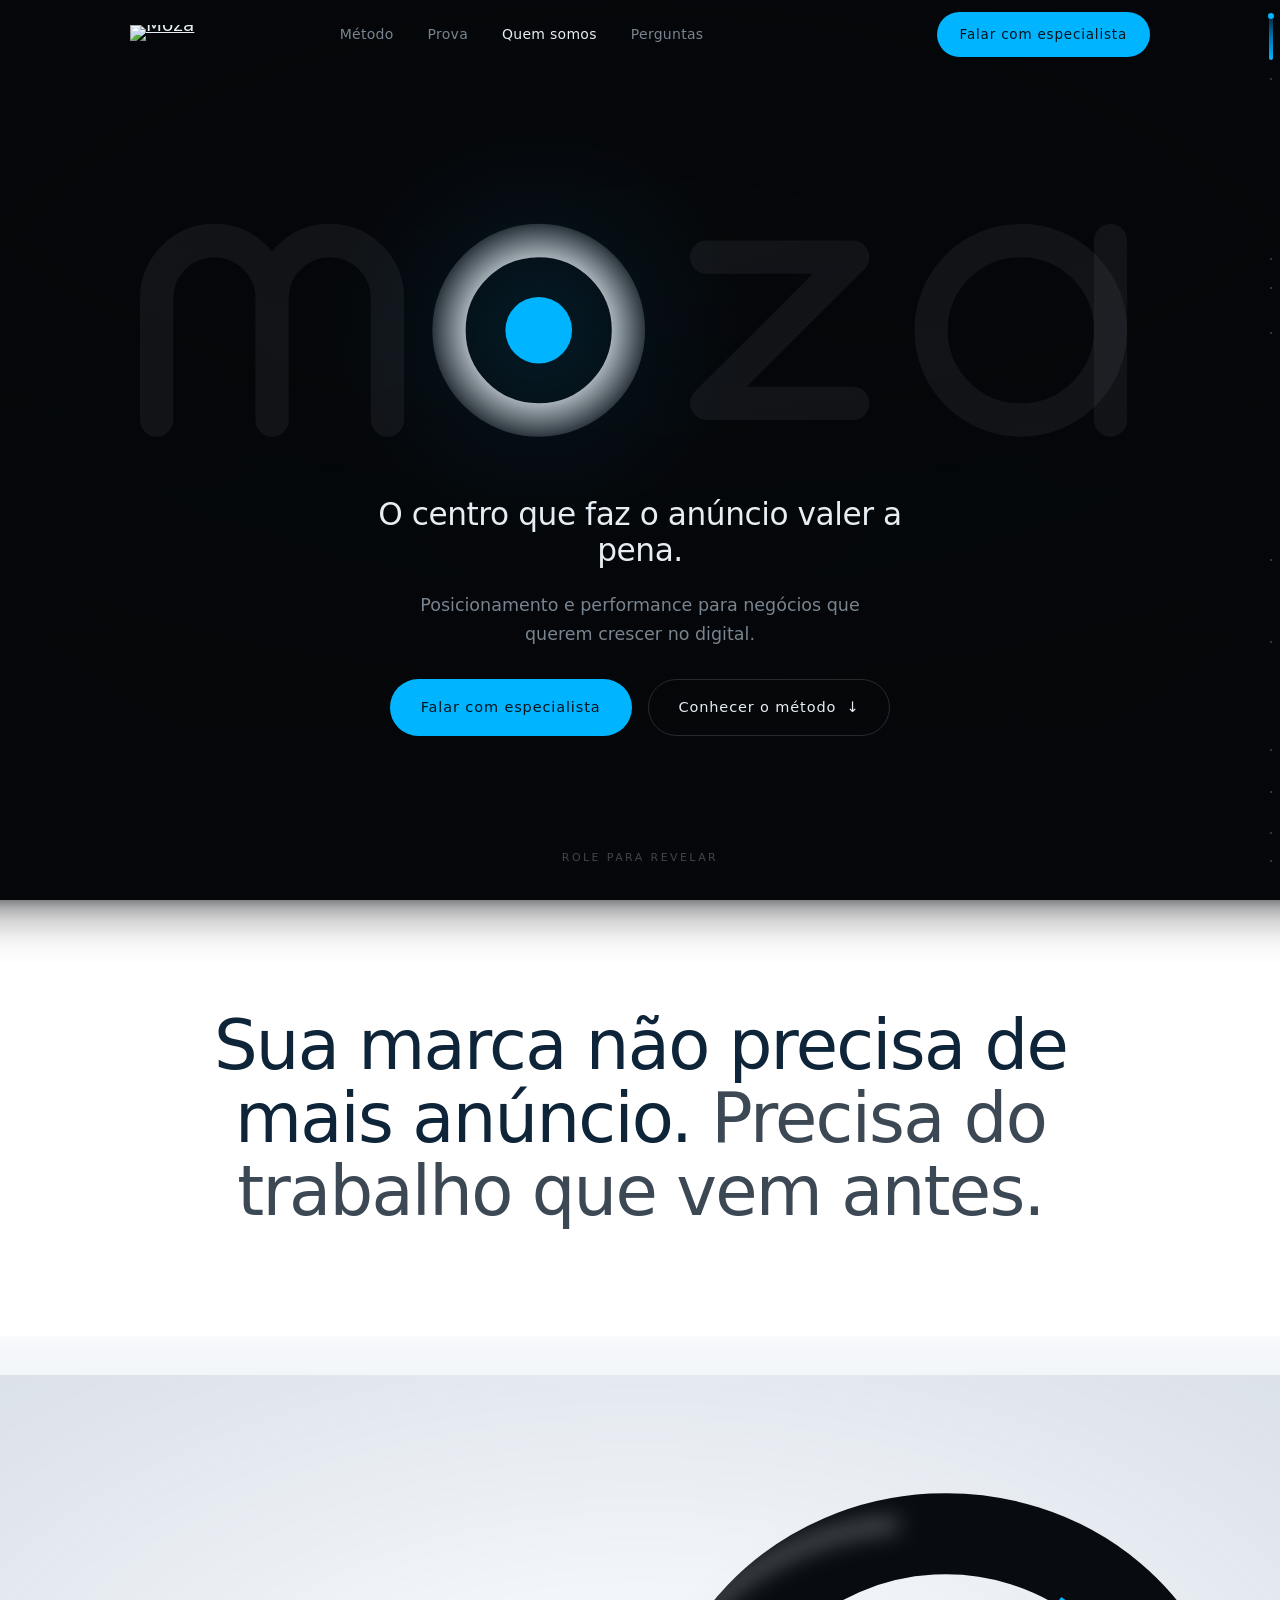
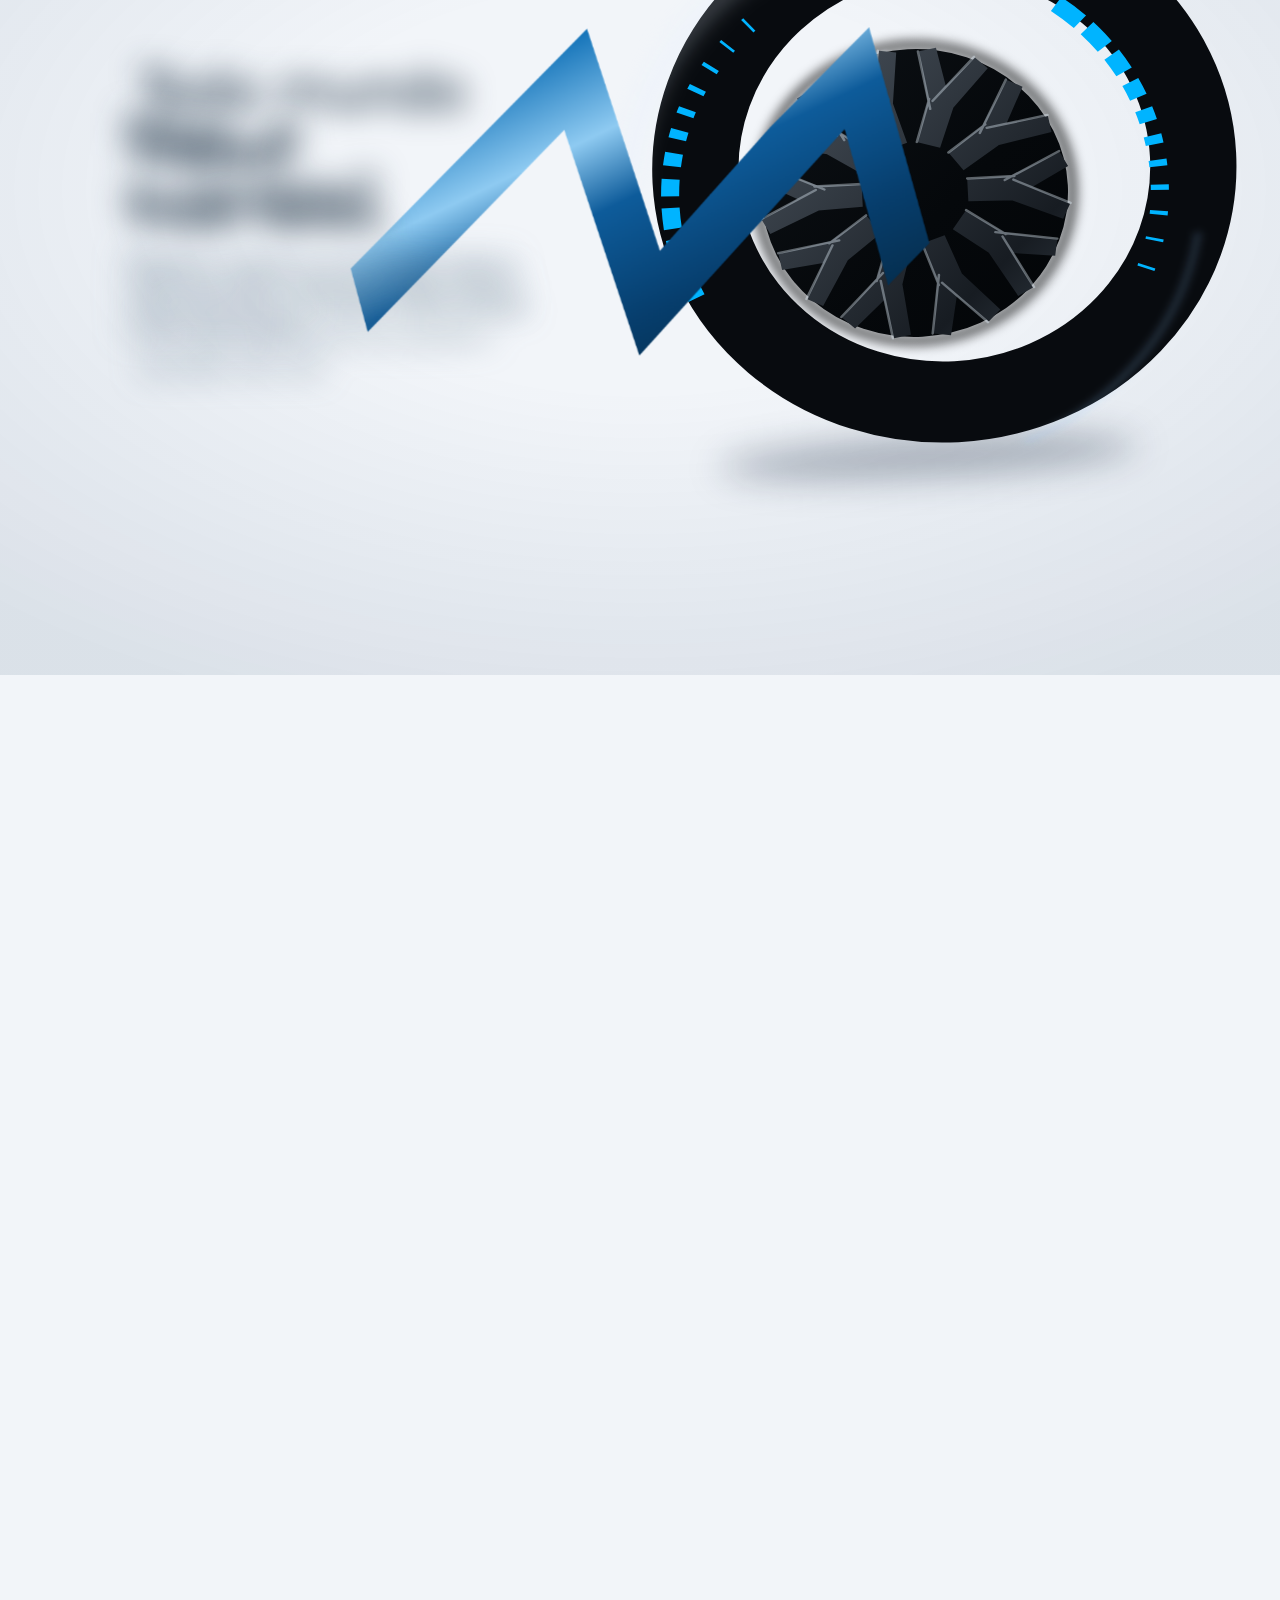
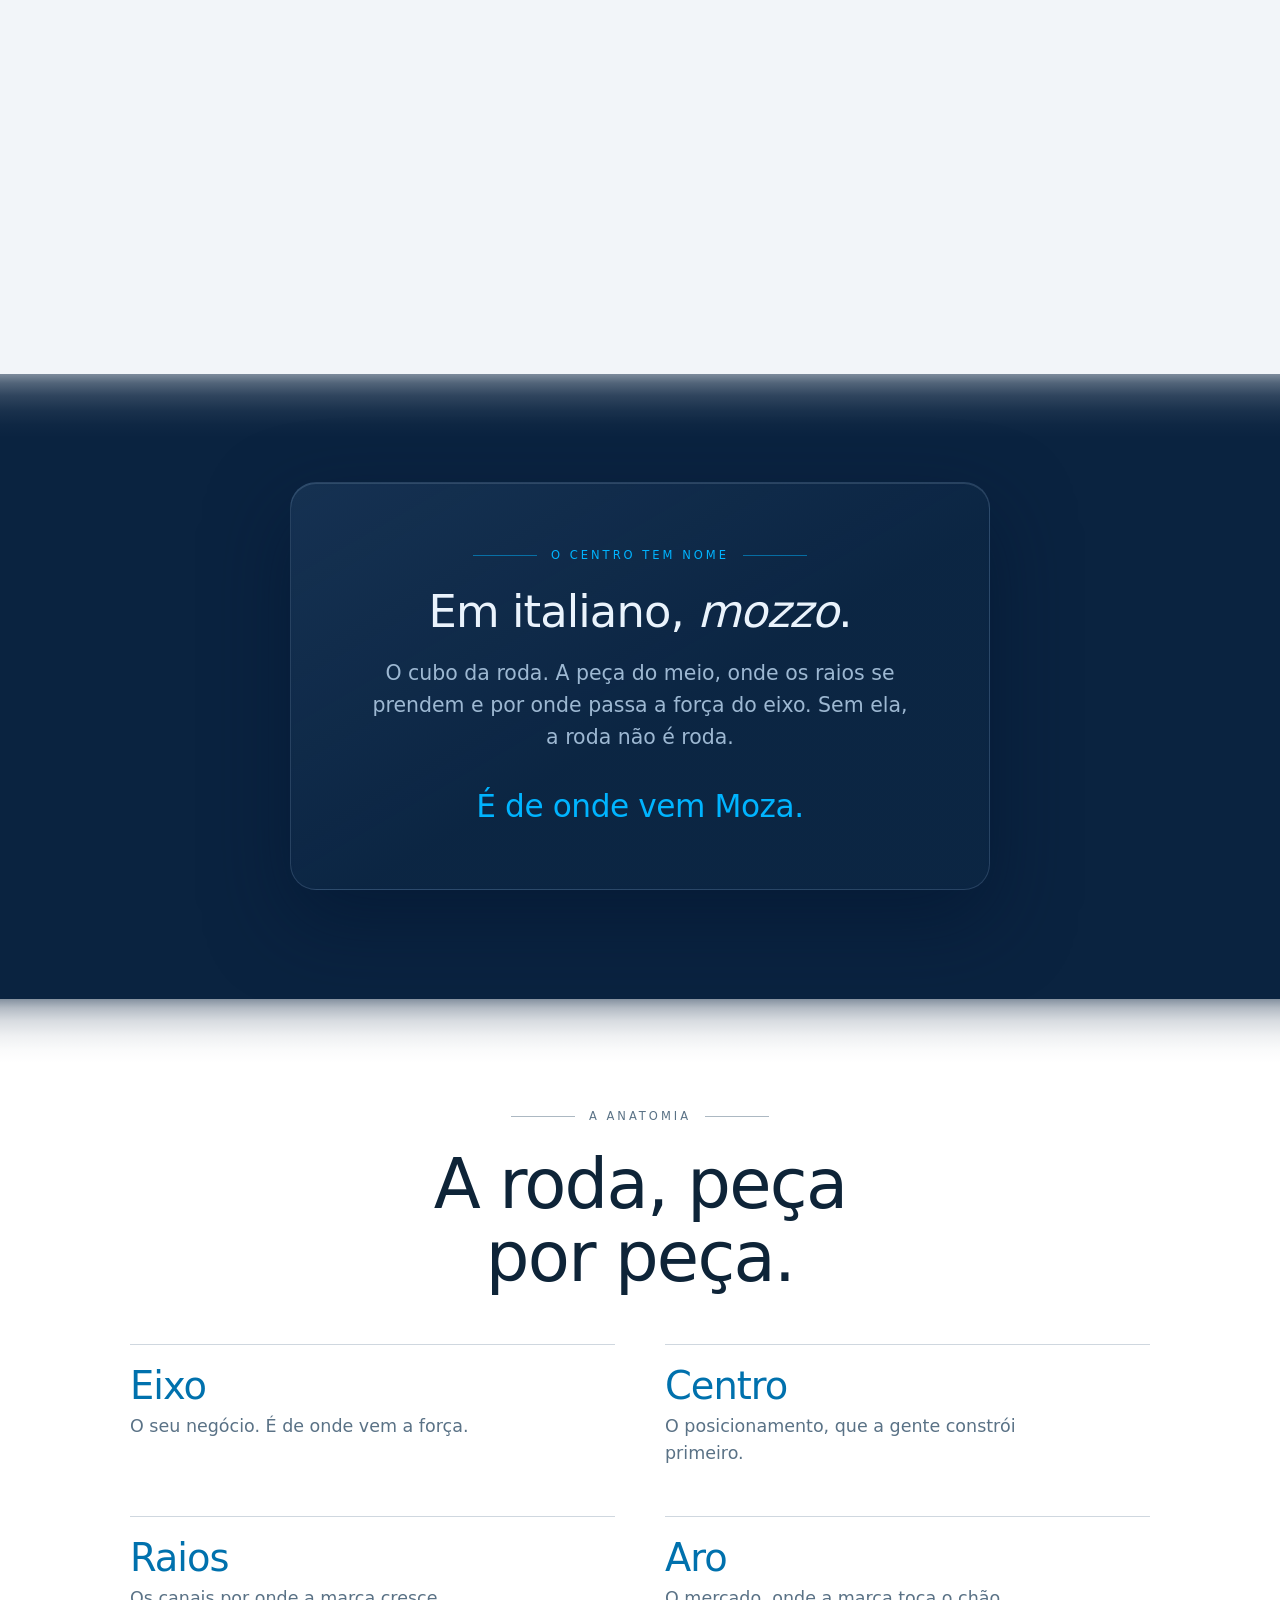
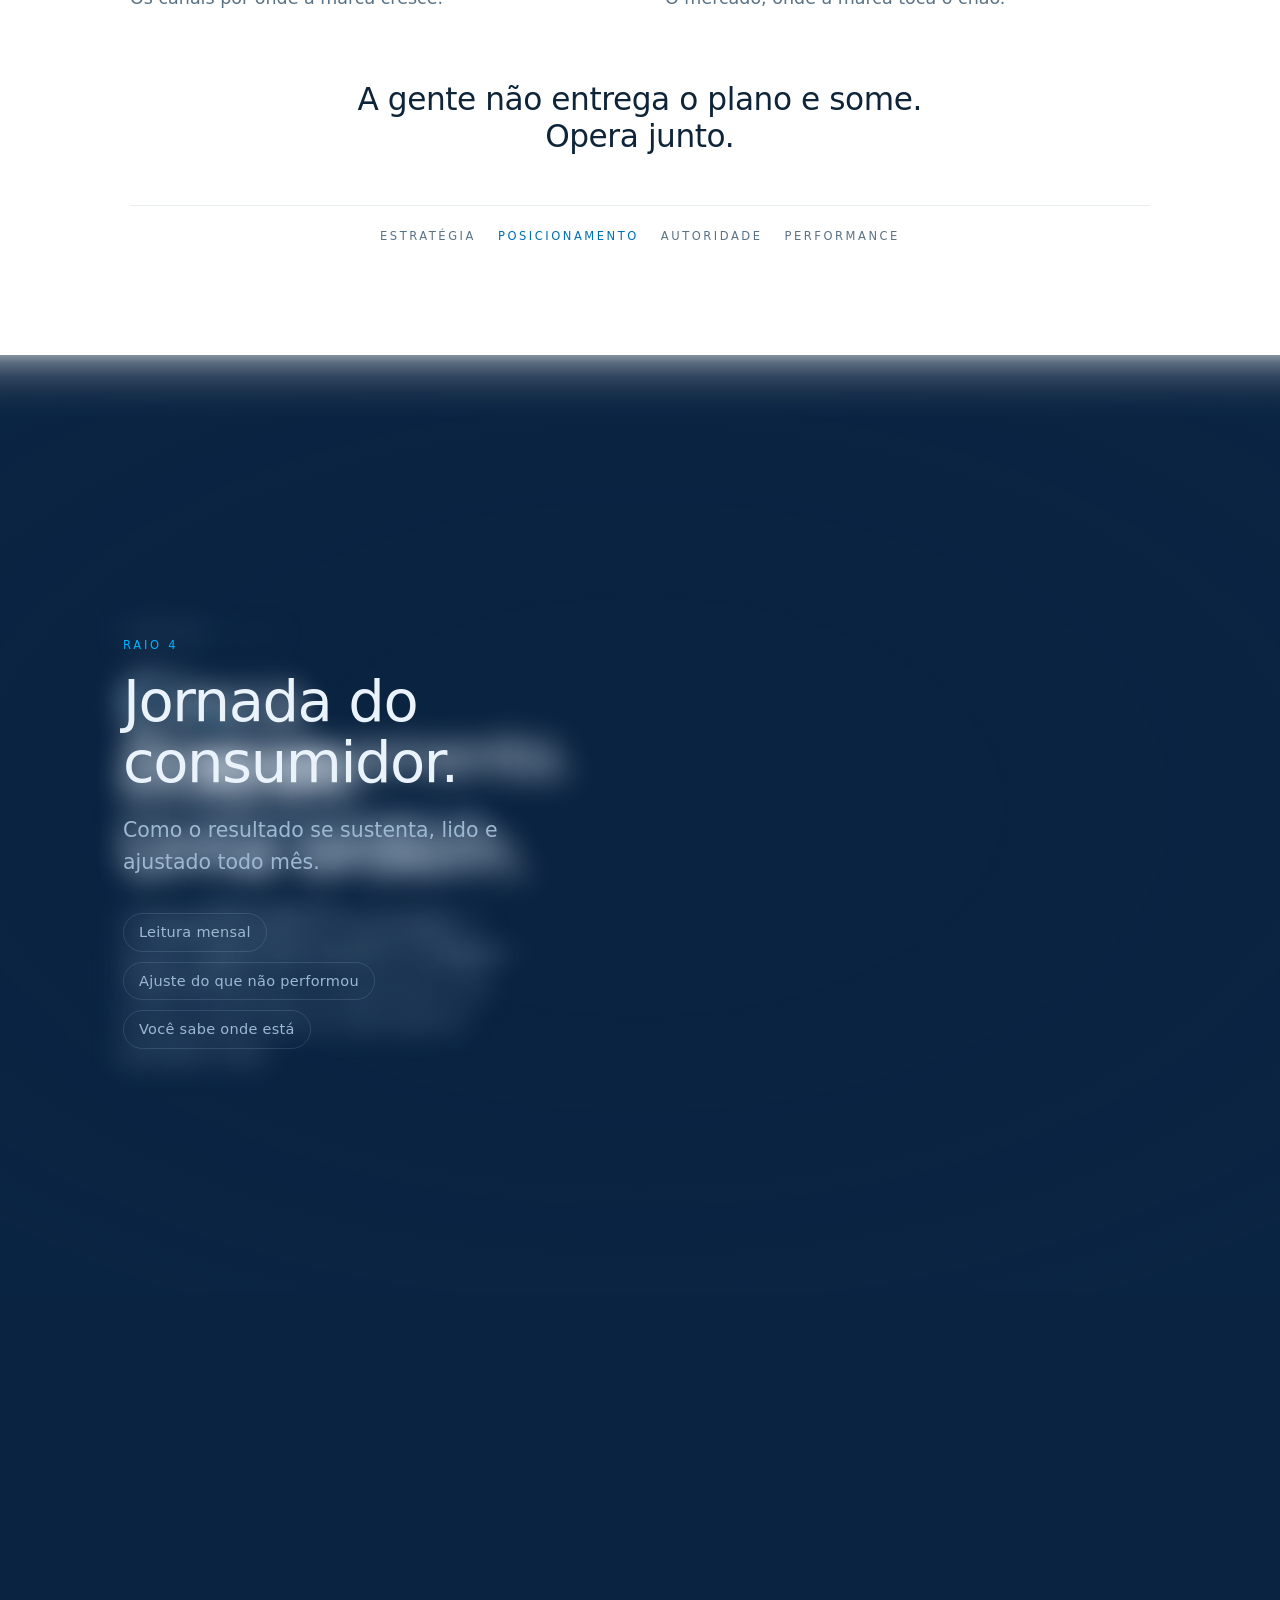
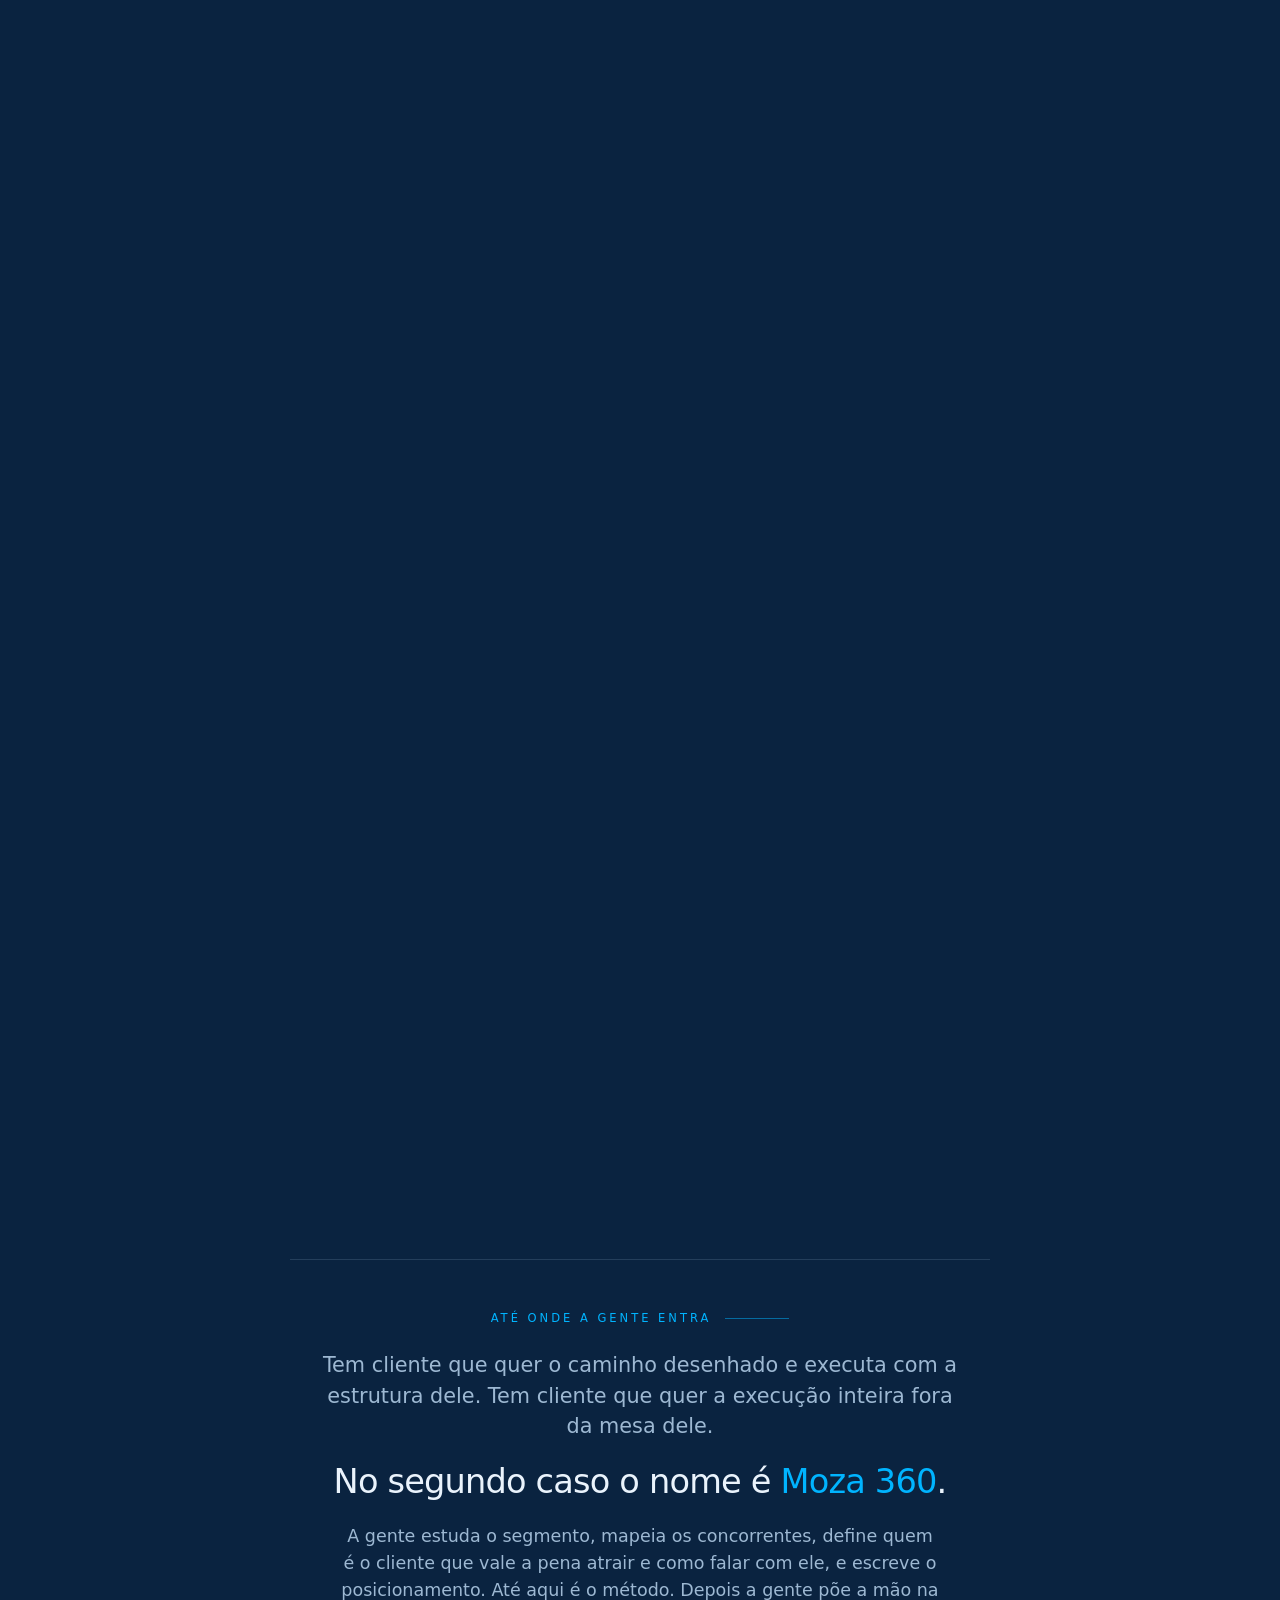
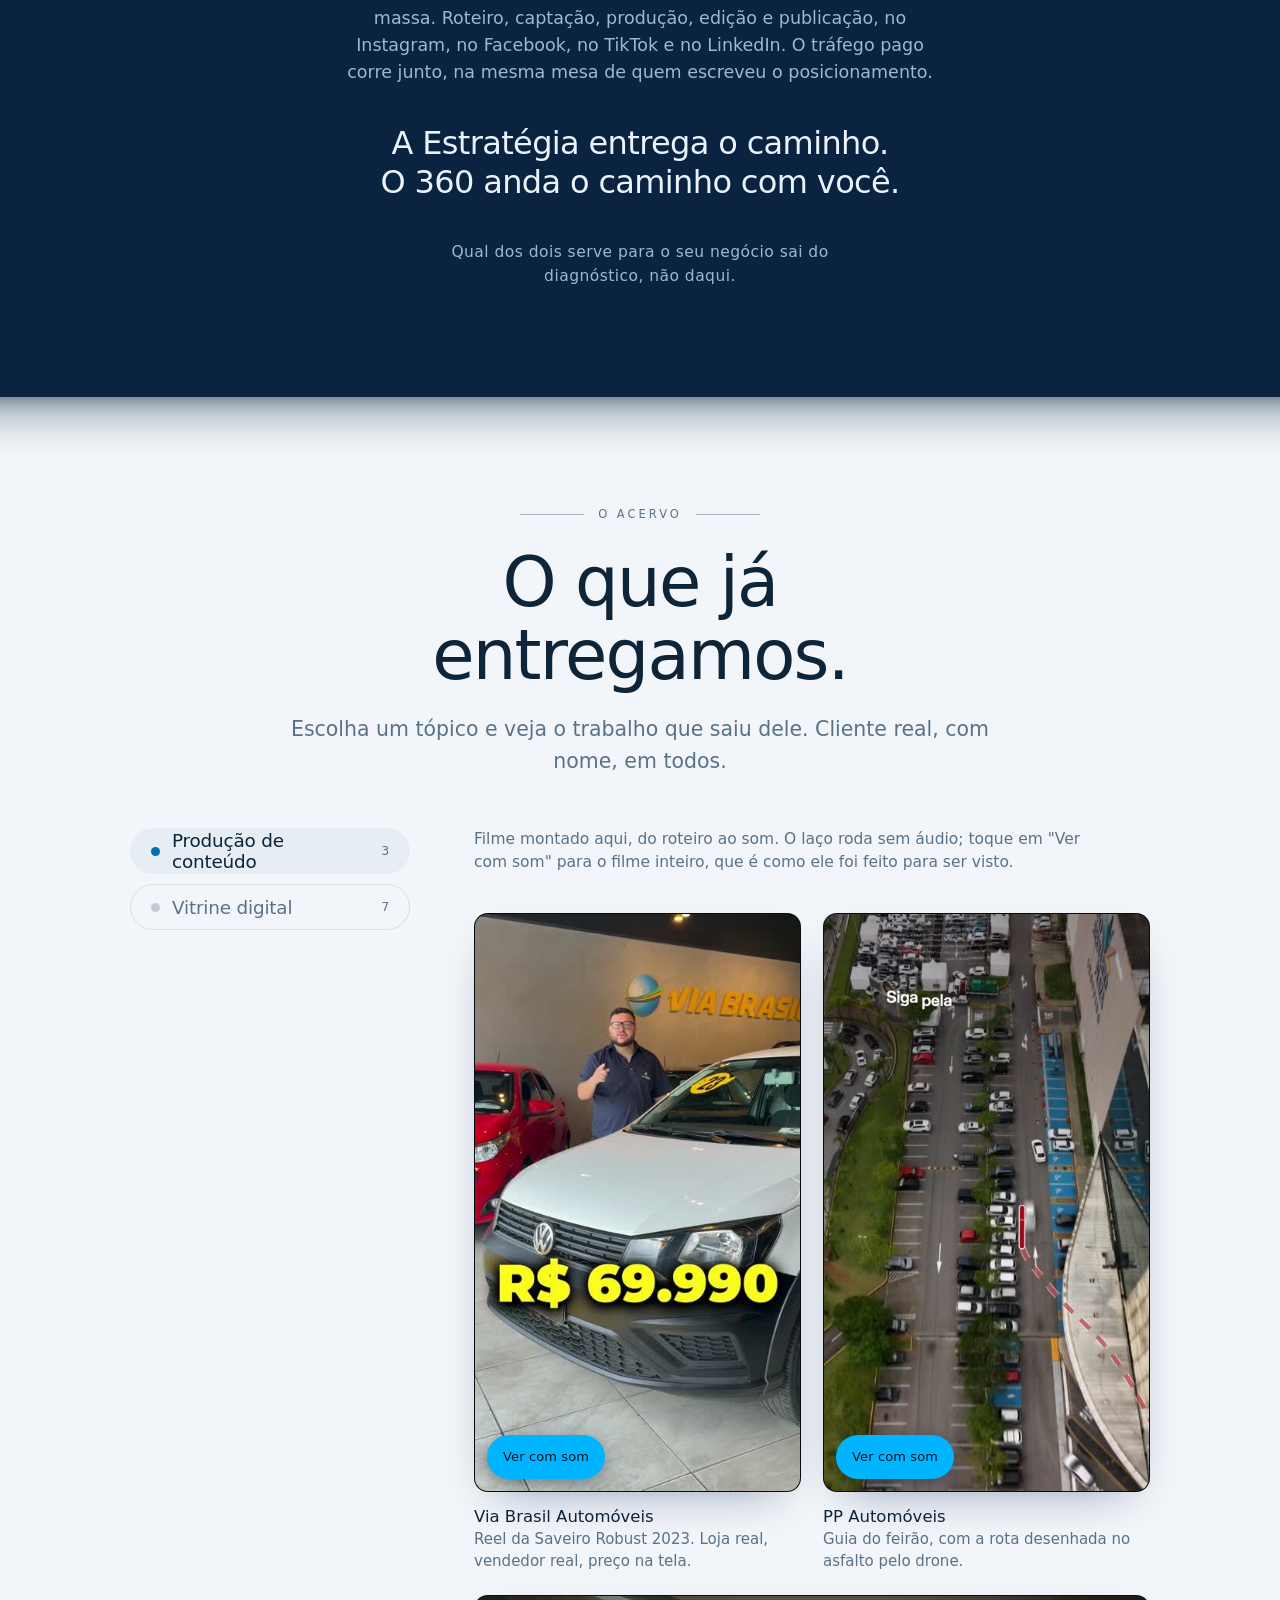
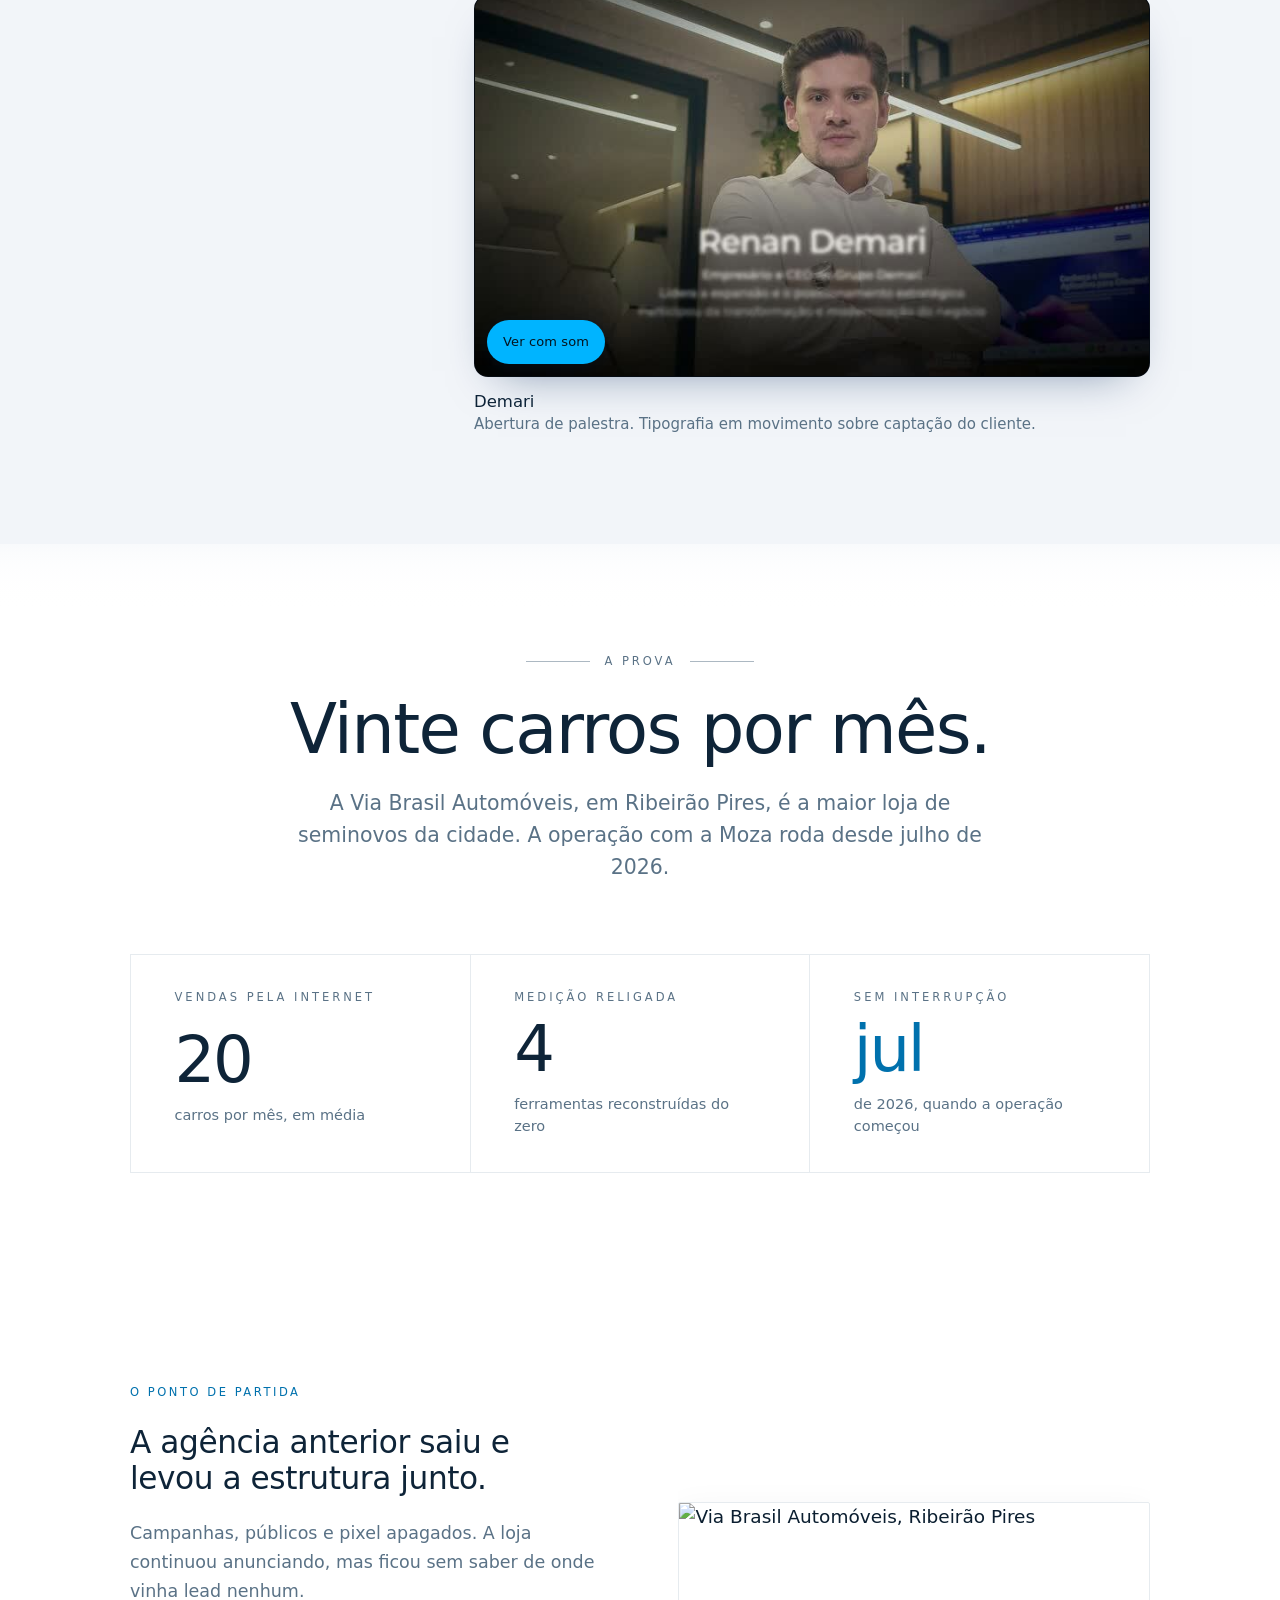
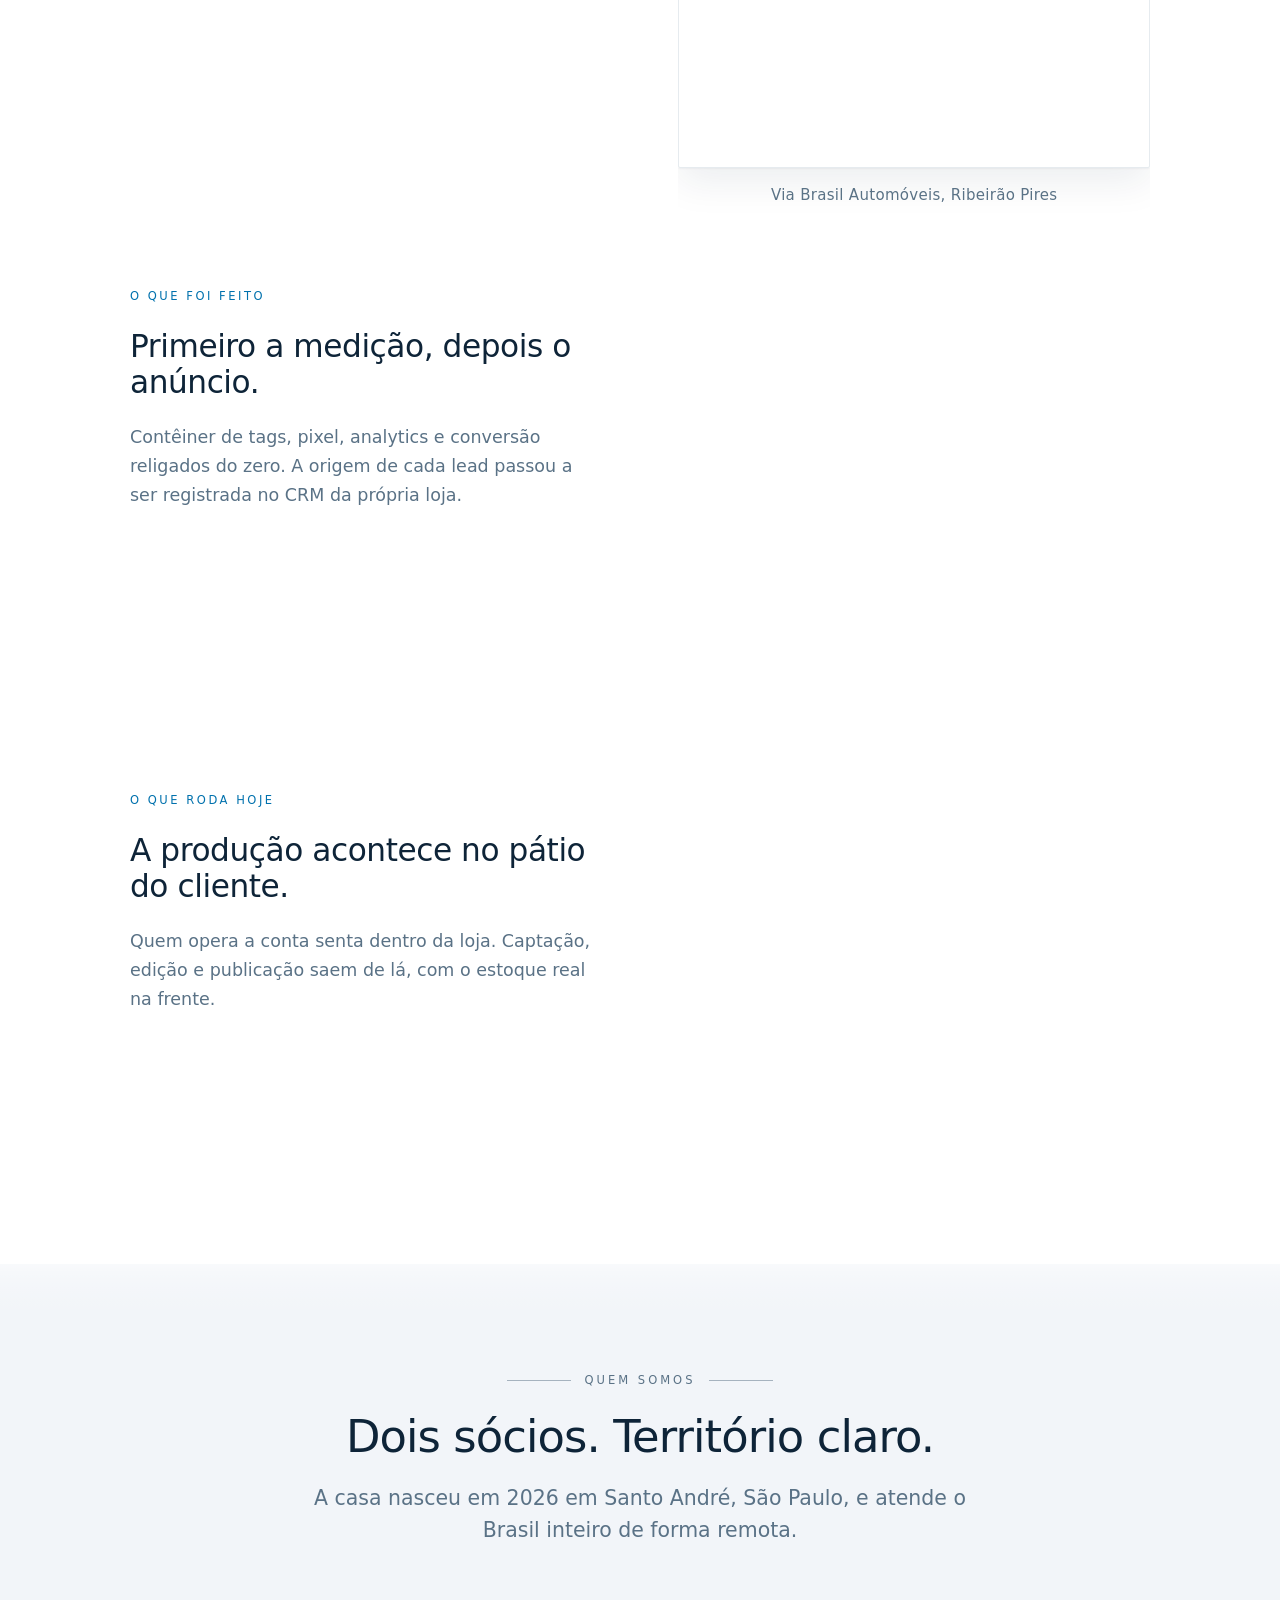
==== commit 6015f63a: "Passada de compostura: menos brilho, menos grito, mais página O Kauan pediu o site mais sério, com e" ====
--- a/public/index.html
+++ b/public/index.html
@@ -109,7 +109,7 @@
          batidas do argumento atravessam a tela uma a uma, e atrás delas a roda
          se desenha: os raios aparecem, tremem, e o centro nunca vem. O vazio no
          meio é o argumento. O método, mais abaixo, é quem preenche ele. -->
-    <div class="portal" data-portal data-portal-m="1" data-portal-passo="105">
+    <div class="portal" data-portal data-portal-m="1" data-portal-passo="82">
       <div class="portal__palco">
         <div class="portal__bruma" aria-hidden="true"></div>
         <svg class="roda roda--oca" viewBox="0 0 460 460" aria-hidden="true">
@@ -322,7 +322,7 @@
          São elementos em perspectiva 3D de verdade, não isometria desenhada:
          quem faz o ângulo é o perspective do palco, e a câmera se move com a
          rolagem. Sai de ferramentas/obra.py. -->
-    <div class="portal" data-portal data-portal-passo="90">
+    <div class="portal" data-portal data-portal-passo="74">
       <div class="portal__palco">
         <div class="portal__bruma" aria-hidden="true"></div>
         <div class="obra" aria-hidden="true">
@@ -646,20 +646,25 @@
         <p class="corpo corpo--g" style="margin-top:var(--s3)">A casa nasceu em 2026 em Santo André,
         São Paulo, e atende o Brasil inteiro de forma remota.</p>
       </div>
-      <div class="socios">
-        <article class="socio entra">
-          <div class="socio__retrato"><svg viewBox="0 0 40 40" fill="none" aria-hidden="true"><circle cx="20" cy="20" r="15" stroke="#78848F" stroke-width="1.5"/><circle cx="20" cy="20" r="5" fill="#00B4FF"/></svg></div>
-          <p class="socio__papel">Comercial</p>
-          <h3 class="socio__nome">Kauan</h3>
-          <p>Quem te atende do diagnóstico ao fechamento.</p>
-        </article>
-        <article class="socio entra">
-          <div class="socio__retrato"><svg viewBox="0 0 40 40" fill="none" aria-hidden="true"><circle cx="20" cy="20" r="15" stroke="#78848F" stroke-width="1.5"/><circle cx="20" cy="20" r="5" fill="#00B4FF"/></svg></div>
-          <p class="socio__papel">Operacional</p>
-          <h3 class="socio__nome">Murillo</h3>
-          <p>Quem constrói posicionamento, conteúdo e performance.</p>
-        </article>
-      </div>
+      <!-- Sem retrato até existir retrato. O círculo com um ponto no meio era
+           um espaço vazio fingindo ser desenho, e era o que mais tirava a
+           seriedade da página. Ficha editorial diz a mesma coisa com ordem. -->
+      <dl class="socios">
+        <div class="socio entra">
+          <dt class="socio__papel">Comercial</dt>
+          <dd class="socio__ficha">
+            <p class="socio__nome">Kauan</p>
+            <p class="socio__linha">Quem te atende do diagnóstico ao fechamento.</p>
+          </dd>
+        </div>
+        <div class="socio entra">
+          <dt class="socio__papel">Operacional</dt>
+          <dd class="socio__ficha">
+            <p class="socio__nome">Murillo</p>
+            <p class="socio__linha">Quem constrói posicionamento, conteúdo e performance.</p>
+          </dd>
+        </div>
+      </dl>
     </div>
   </section>
 
--- a/public/assets/css/moza.css
+++ b/public/assets/css/moza.css
@@ -61,27 +61,34 @@
 /* --------------------------------------------------------------------------
    Tipografia
    -------------------------------------------------------------------------- */
-.etiqueta{margin:0;font-family:var(--f-display);font-weight:400;font-size:12.5px;
-  letter-spacing:.24em;text-transform:uppercase;color:var(--mudo)}
+.etiqueta{margin:0;font-family:var(--f-display);font-weight:400;font-size:11.5px;
+  letter-spacing:.26em;text-transform:uppercase;color:var(--mudo);
+  display:inline-flex;align-items:center;gap:14px}
+/* O fio depois do rótulo. Detalhe de página impressa: ancora a etiqueta na
+   margem em vez de deixar ela boiando em cima do título. */
+.etiqueta::after{content:"";height:1px;width:clamp(28px,5vw,64px);
+  background:currentColor;opacity:.5}
+.centro .etiqueta::before{content:"";height:1px;width:clamp(28px,5vw,64px);
+  background:currentColor;opacity:.5}
 .etiqueta--ciano{color:var(--ciano)}
 
 /* Manchete de tela: fragmento curto, corpo grande, tracking apertado */
 .tela{margin:0;font-family:var(--f-display);font-weight:300;
-  font-size:clamp(2.6rem,7.2vw,5.6rem);line-height:1.02;letter-spacing:-.032em;
+  font-size:clamp(2.3rem,5.6vw,4.3rem);line-height:1.06;letter-spacing:-.025em;
   text-wrap:balance}
 .titulo{margin:0;font-family:var(--f-display);font-weight:300;
-  font-size:clamp(2rem,4.6vw,3.4rem);line-height:1.06;letter-spacing:-.026em;
+  font-size:clamp(1.85rem,3.7vw,2.8rem);line-height:1.1;letter-spacing:-.02em;
   text-wrap:balance}
 .sub{margin:0;font-family:var(--f-display);font-weight:300;
   font-size:clamp(1.45rem,2.6vw,1.95rem);line-height:1.18;letter-spacing:-.014em}
 
-.corpo{margin:0;color:var(--mudo);max-width:58ch;font-size:18.5px;line-height:1.55}
-.corpo--g{font-size:clamp(1.2rem,1.9vw,1.45rem);line-height:1.45}
+.corpo{margin:0;color:var(--mudo);max-width:54ch;font-size:17.5px;line-height:1.66}
+.corpo--g{font-size:clamp(1.12rem,1.6vw,1.3rem);line-height:1.56}
 .corpo strong{color:var(--claro);font-weight:600}
 
 /* Número grande com rótulo pequeno. Só onde o número é o assunto. */
 .cifra{margin:0;font-family:var(--f-display);font-weight:300;
-  font-size:clamp(3.4rem,9vw,6.5rem);line-height:.92;letter-spacing:-.045em;
+  font-size:clamp(2.6rem,5.4vw,4rem);line-height:1;letter-spacing:-.035em;
   color:var(--claro);font-variant-numeric:tabular-nums}
 .cifra em{font-style:normal;color:var(--ciano)}
 
--- a/public/assets/css/site.css
+++ b/public/assets/css/site.css
@@ -62,7 +62,7 @@
 /* O centro. Sempre aceso, e a luz que ele lança no escuro em volta. */
 .marca__brasa{position:absolute;left:39.9%;top:48.9%;width:46%;aspect-ratio:1;
   transform:translate(-50%,-50%);pointer-events:none;
-  background:radial-gradient(circle,rgba(0,180,255,.24) 0%,rgba(0,180,255,.07) 34%,transparent 66%);
+  background:radial-gradient(circle,rgba(0,180,255,.12) 0%,rgba(0,180,255,.04) 34%,transparent 64%);
   animation:respira 5.5s ease-in-out infinite}
 @keyframes respira{0%,100%{opacity:.82;transform:translate(-50%,-50%) scale(1)}
   50%{opacity:1;transform:translate(-50%,-50%) scale(1.07)}}
@@ -119,15 +119,24 @@
 /* --------------------------------------------------------------------------
    A prova · aqui entram o número e as fotos
    -------------------------------------------------------------------------- */
-.placar{display:grid;gap:var(--s4);margin-top:clamp(var(--s4),5vw,var(--s5));
-  text-align:center;justify-items:center}
-@media (min-width:760px){.placar{grid-template-columns:repeat(3,1fr);gap:var(--s5)}}
-.placar div{display:grid;gap:12px;justify-items:center}
-.placar dt{font-family:var(--f-display);font-size:11.5px;letter-spacing:.22em;
+/* O placar era número gigante com rótulo minúsculo: leitura de painel de BI,
+   não de prova. Agora é linha editorial, com régua entre os dados e peso
+   parelho entre o número e o que ele quer dizer. */
+.placar{display:grid;gap:0;margin-top:clamp(var(--s5),6vw,var(--s6));
+  border-top:1px solid var(--fio)}
+@media (min-width:760px){
+  .placar{grid-template-columns:repeat(3,1fr);
+    border-top:1px solid var(--fio);border-left:1px solid var(--fio)}
+  .placar div{border-right:1px solid var(--fio);border-bottom:1px solid var(--fio);
+    padding:clamp(var(--s4),3.4vw,var(--s5))}
+}
+.placar div{display:grid;gap:10px;padding-block:var(--s4);
+  border-bottom:1px solid var(--fio)}
+.placar dt{font-family:var(--f-display);font-size:11.5px;letter-spacing:.26em;
   text-transform:uppercase;color:var(--mudo)}
 .placar dd{margin:0}
-.placar dd small{display:block;margin-top:var(--s2);font-size:14px;color:var(--mudo);
-  line-height:1.5;max-width:24ch;font-family:var(--f-corpo);letter-spacing:0}
+.placar dd small{display:block;margin-top:12px;font-size:14.5px;color:var(--mudo);
+  line-height:1.55;max-width:26ch;font-family:var(--f-corpo);letter-spacing:0}
 
 .obras{display:grid;gap:var(--s2);margin-top:clamp(var(--s4),5vw,var(--s5))}
 .obras>*{min-width:0}
@@ -159,20 +168,22 @@
 /* --------------------------------------------------------------------------
    Quem somos
    -------------------------------------------------------------------------- */
-.socios{display:grid;gap:var(--s4);margin-top:clamp(var(--s4),5vw,var(--s5));max-width:820px;
-  margin-inline:auto}
+/* Ficha de sócio: régua em cima, função em versalete, nome em display. É
+   composição de página impressa, e diz o mesmo sem inventar retrato. */
+.socios{display:grid;gap:0;margin-top:clamp(var(--s5),6vw,var(--s6));max-width:860px;
+  margin-inline:auto;border-top:1px solid var(--fio)}
 .socios>*{min-width:0}
-@media (min-width:640px){.socios{grid-template-columns:1fr 1fr;gap:var(--s5)}}
-.socio{display:flex;flex-direction:column;gap:var(--s2);align-items:center;text-align:center}
-.socio__retrato{width:120px;height:120px;border-radius:999px;border:1px solid var(--fio-2);
-  background:var(--breu-2);display:grid;place-items:center;overflow:hidden}
-.socio__retrato img{width:100%;height:100%;object-fit:cover;filter:grayscale(1) contrast(1.05)}
-.socio__retrato svg{width:34px;height:34px;opacity:.35}
-.socio__papel{margin:0;font-family:var(--f-display);font-size:11.5px;letter-spacing:.22em;
-  text-transform:uppercase;color:var(--ciano)}
-.socio__nome{margin:0;font-family:var(--f-display);font-weight:300;font-size:1.6rem;
-  letter-spacing:-.02em;color:var(--claro)}
-.socio p:last-child{margin:0;color:var(--mudo);font-size:17px;line-height:1.5;max-width:32ch}
+.socio{display:grid;gap:var(--s2);padding-block:clamp(var(--s4),4vw,var(--s5));
+  border-bottom:1px solid var(--fio);align-items:baseline}
+@media (min-width:640px){
+  .socio{grid-template-columns:minmax(0,12rem) minmax(0,1fr);gap:var(--s5)}
+}
+.socio__papel{margin:0;font-family:var(--f-display);font-size:11.5px;
+  letter-spacing:.26em;text-transform:uppercase;color:var(--mudo)}
+.socio__ficha{margin:0;display:grid;gap:10px}
+.socio__nome{margin:0;font-family:var(--f-display);font-weight:300;
+  font-size:clamp(1.5rem,2.4vw,1.95rem);letter-spacing:-.02em;color:var(--claro)}
+.socio__linha{margin:0;color:var(--mudo);font-size:17px;line-height:1.6;max-width:44ch}
 
 /* --------------------------------------------------------------------------
    Perguntas
@@ -200,7 +211,7 @@
 .chamada{position:relative;overflow:hidden;border-top:1px solid var(--fio)}
 .chamada::before{content:"";position:absolute;left:50%;top:50%;width:min(90vw,780px);
   aspect-ratio:1;transform:translate(-50%,-50%);pointer-events:none;
-  background:radial-gradient(circle,rgba(0,180,255,.11) 0%,transparent 62%)}
+  background:radial-gradient(circle,rgba(0,180,255,.06) 0%,transparent 60%)}
 .chamada .env{position:relative}
 
 .rodape{border-top:1px solid var(--fio);padding-block:clamp(var(--s5),8vw,var(--s6))}
@@ -503,7 +514,7 @@
 .aba i{width:9px;height:9px;border-radius:50%;flex:0 0 auto;
   background:var(--fio-2);transition:background var(--medio),box-shadow var(--medio)}
 .aba[aria-selected="true"] i{background:var(--tomAba);
-  box-shadow:0 0 0 4px color-mix(in srgb,var(--tomAba) 22%,transparent)}
+  }
 .aba b{font-weight:400;margin-left:auto;font-size:12px;color:var(--mudo);
   font-variant-numeric:tabular-nums}
 
@@ -632,7 +643,7 @@
 .btn--primario::after{
   content:"";position:absolute;inset:0;border-radius:inherit;
   border:1px solid var(--ciano);opacity:0;pointer-events:none}
-.btn--primario:hover{transform:translateY(-1px);box-shadow:0 8px 24px -10px rgba(0,180,255,.55)}
+.btn--primario:hover{transform:translateY(-1px);box-shadow:0 6px 18px -10px rgba(4,20,31,.45)}
 .btn--primario:active{transform:translateY(0) scale(.975)}
 .btn--primario:active::after{animation:pop 480ms ease-out}
 @keyframes pop{
@@ -694,7 +705,7 @@
 
 .portal__luz{width:min(64vw,720px);aspect-ratio:1;border-radius:50%;
   pointer-events:none;opacity:0;
-  background:radial-gradient(circle,rgba(0,180,255,.42) 0%,rgba(0,180,255,.14) 38%,rgba(0,180,255,0) 68%)}
+  background:radial-gradient(circle,rgba(0,180,255,.16) 0%,rgba(0,180,255,.05) 38%,rgba(0,180,255,0) 66%)}
 
 .portal--vivo .portal__m{
   transform:translateZ(calc(var(--mZ,0) * 1px));
@@ -887,10 +898,9 @@
   .rolagem__punho{position:absolute;right:7px;width:4px;min-height:44px;
     border-radius:4px;
     background:linear-gradient(180deg,#0A2340 0%,#0071AD 46%,#00B4FF 100%);
-    box-shadow:0 0 14px rgba(0,180,255,.40);
     transition:width 180ms ease,right 180ms ease,box-shadow 180ms ease}
   .rolagem:hover .rolagem__punho,.rolagem.pegando .rolagem__punho{
-    width:8px;right:5px;box-shadow:0 0 22px rgba(0,180,255,.75)}
+    width:7px;right:5.5px}
 
   .rolagem__marca{position:absolute;right:8px;width:2px;height:2px;
     border-radius:50%;background:rgba(122,152,184,.45);
@@ -899,7 +909,7 @@
                height 220ms ease,box-shadow 220ms ease}
   .rolagem:hover .rolagem__marca{width:6px;height:6px;right:6px}
   .rolagem__marca.aqui{background:var(--ciano);width:6px;height:6px;right:6px;
-    box-shadow:0 0 10px rgba(0,180,255,.9)}
+    }
   .rolagem:hover .rolagem__marca.aqui{width:8px;height:8px;right:5px}
 
   @media (prefers-reduced-motion:reduce){
@@ -955,7 +965,7 @@
 
 /* A chapa em foco acende a aresta e o vidro esquenta um grau. */
 .chapa__corpo::after{content:"";position:absolute;inset:0;border-radius:10px;
-  box-shadow:inset 0 0 0 1px var(--ciano), 0 0 26px -6px rgba(0,180,255,.55);
+  box-shadow:inset 0 0 0 1px var(--ciano);
   opacity:var(--a,0);transition:opacity var(--medio)}
 
 .chapa__marca{position:absolute;inset:9% 7%;width:86%;height:82%;
